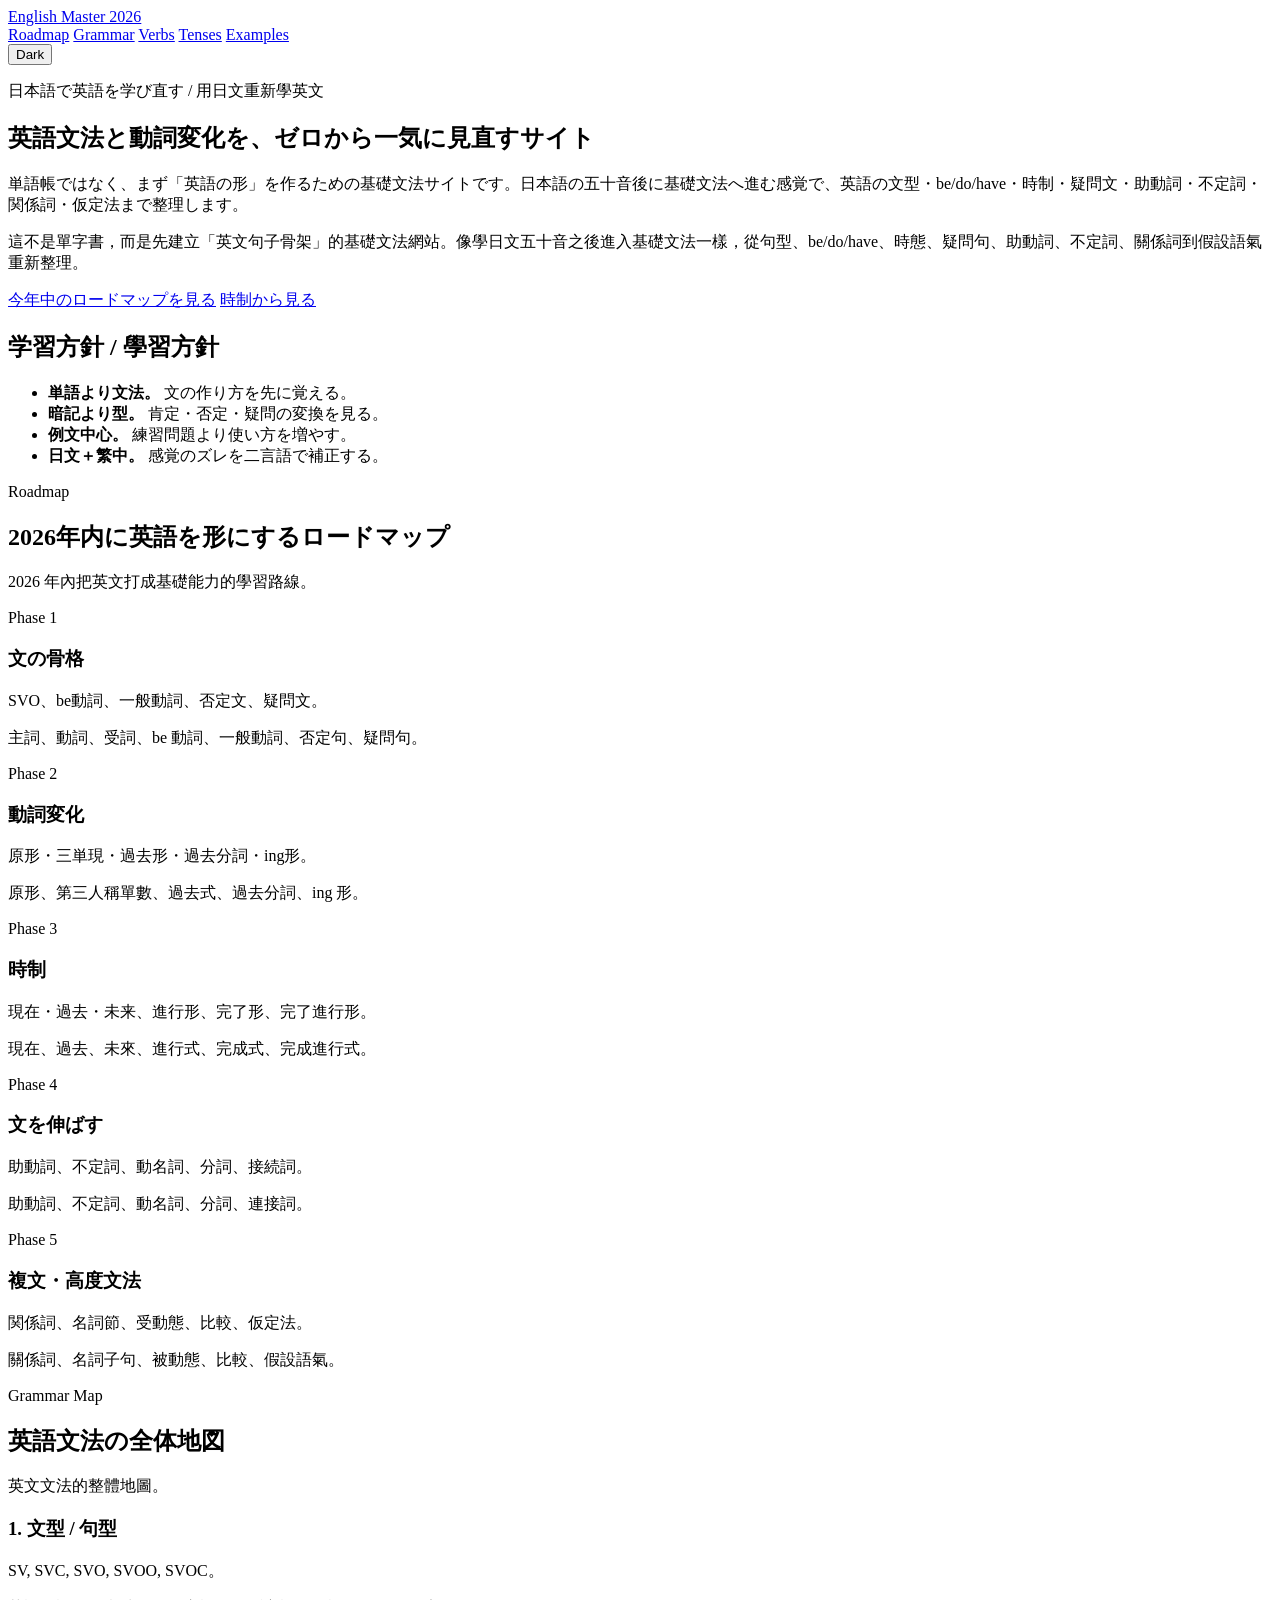
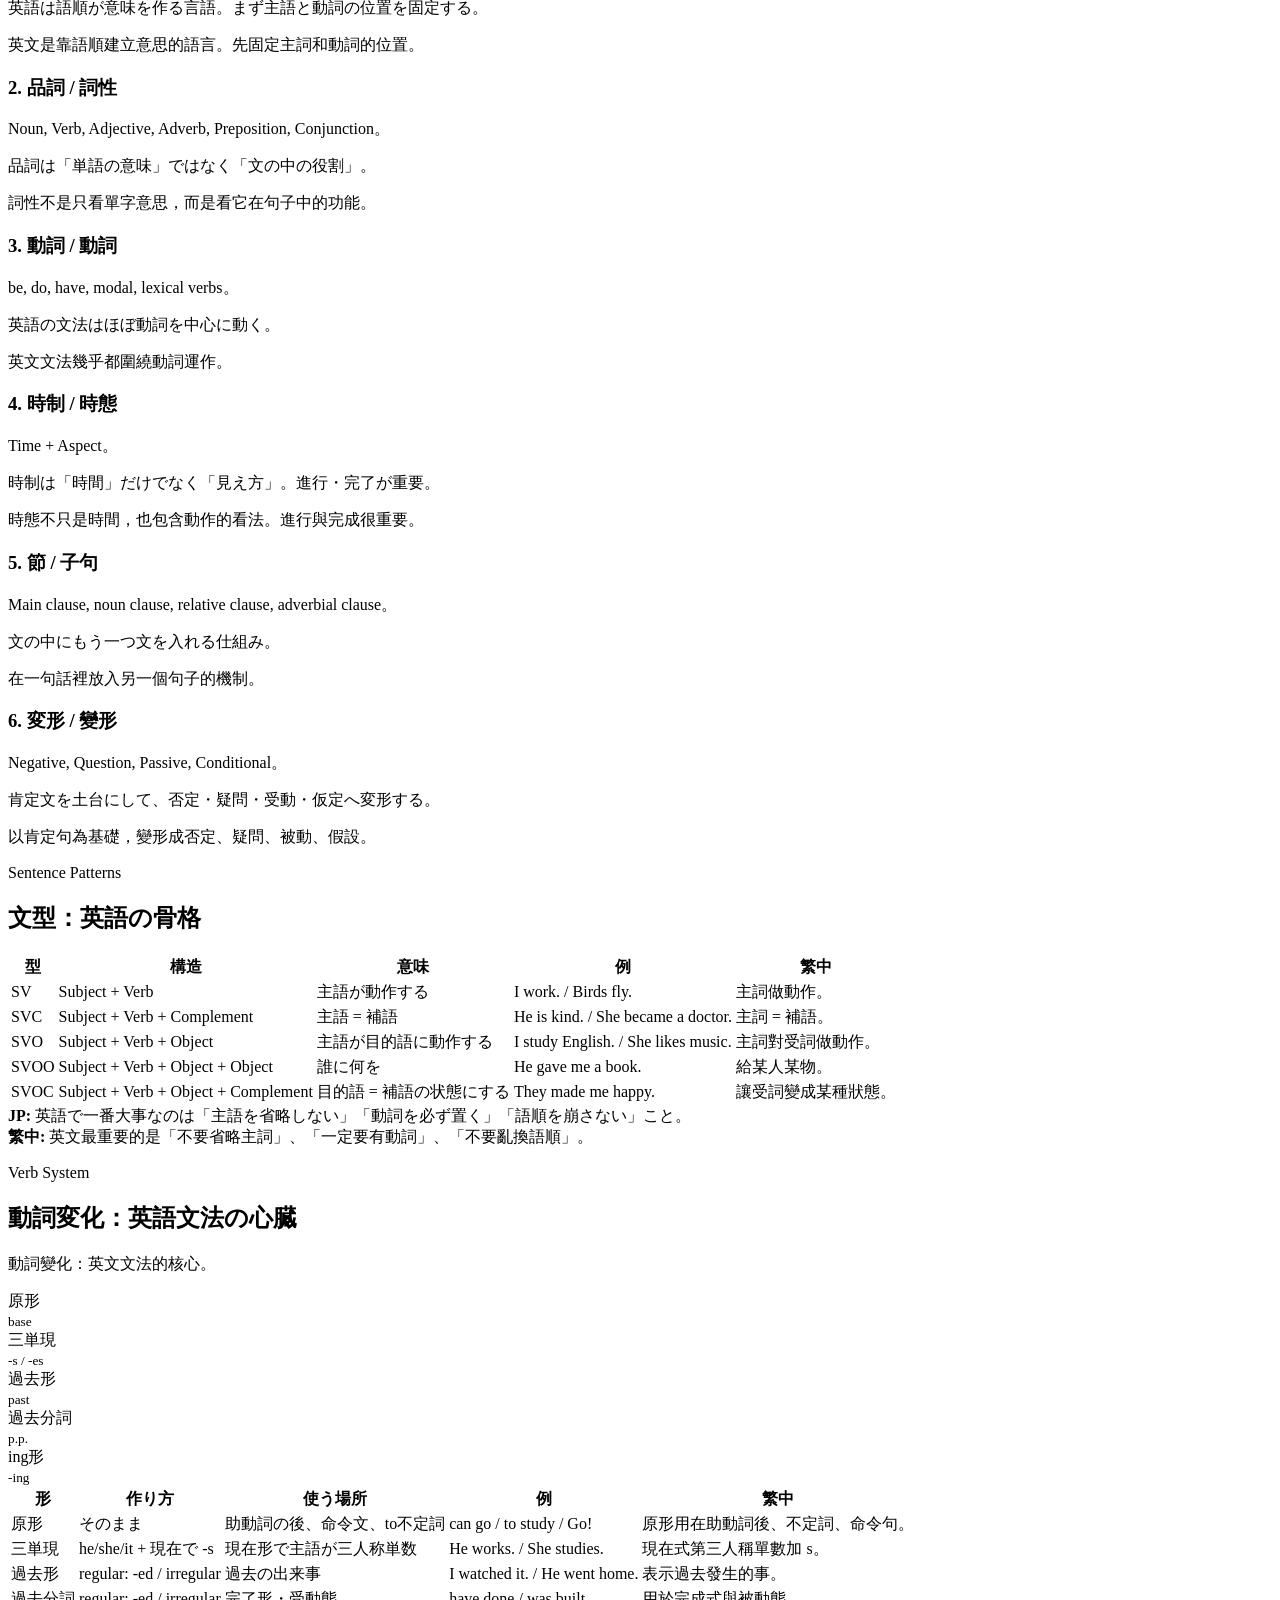
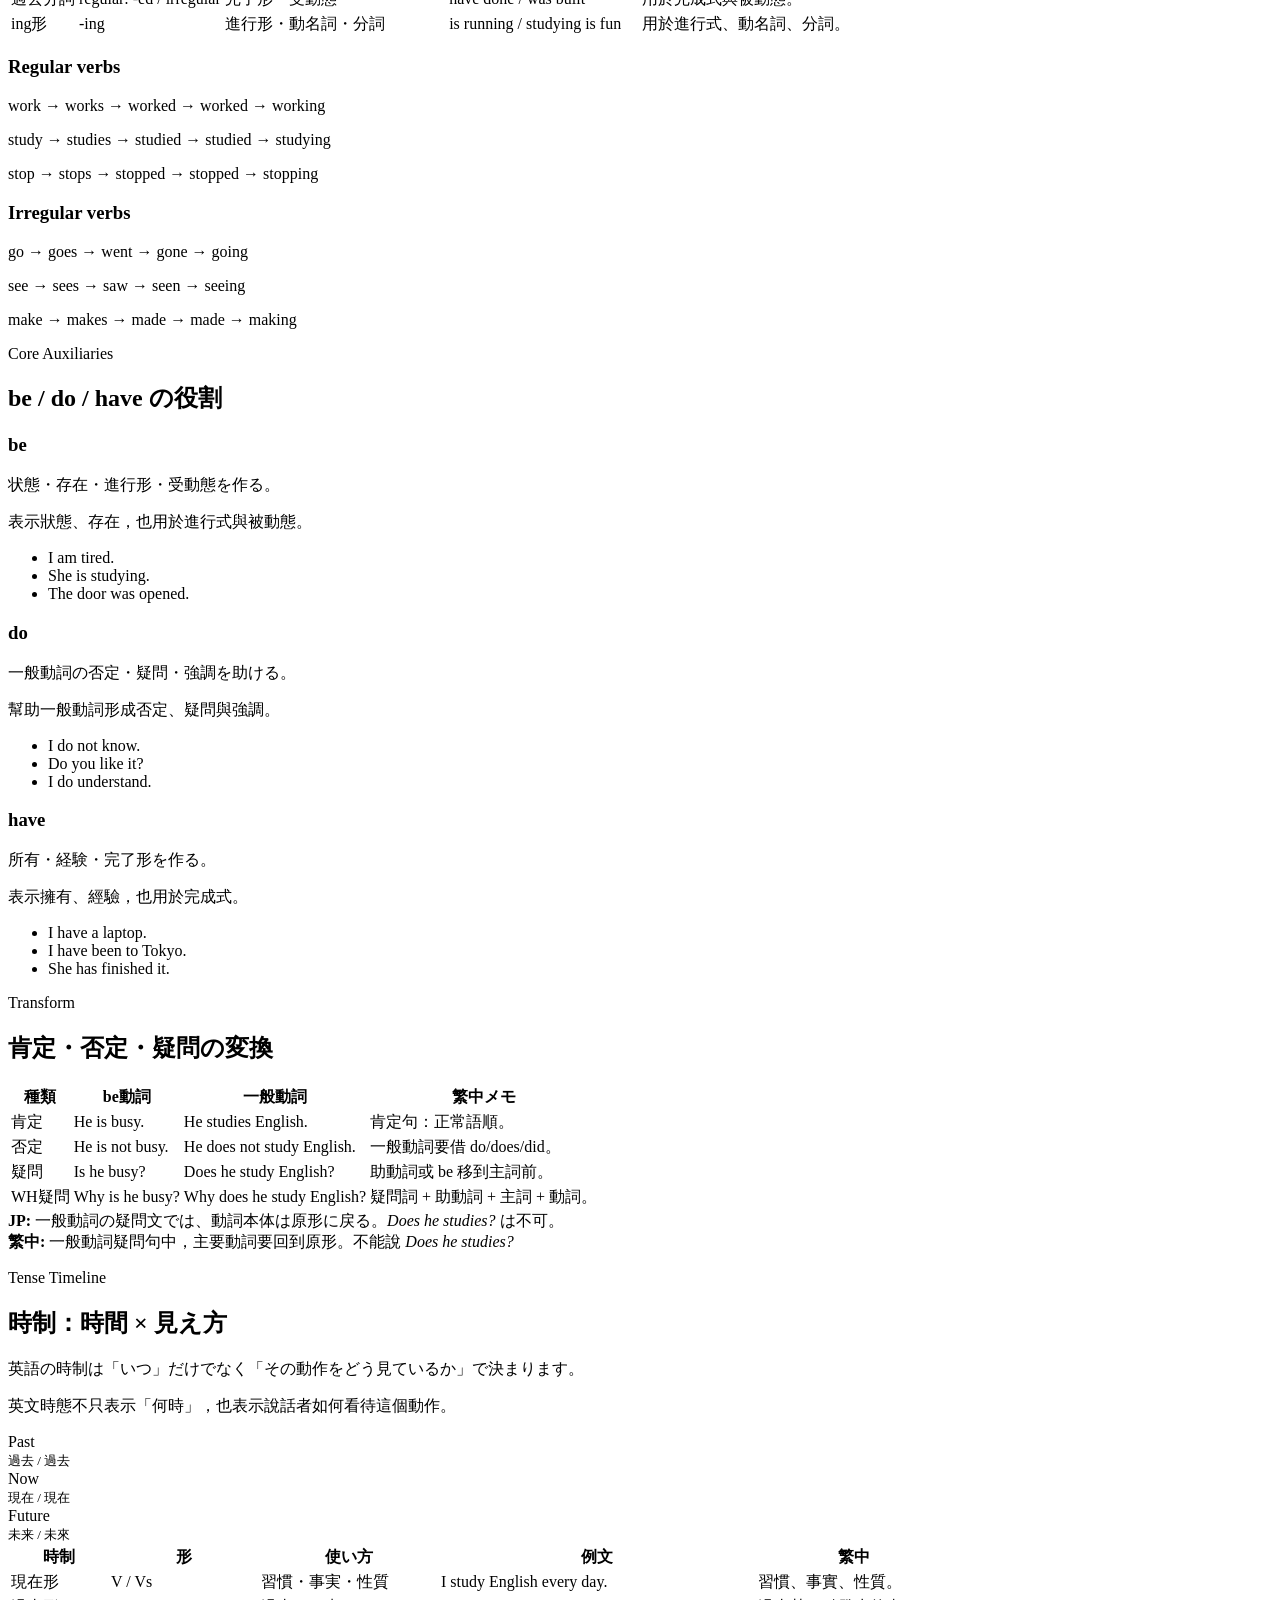
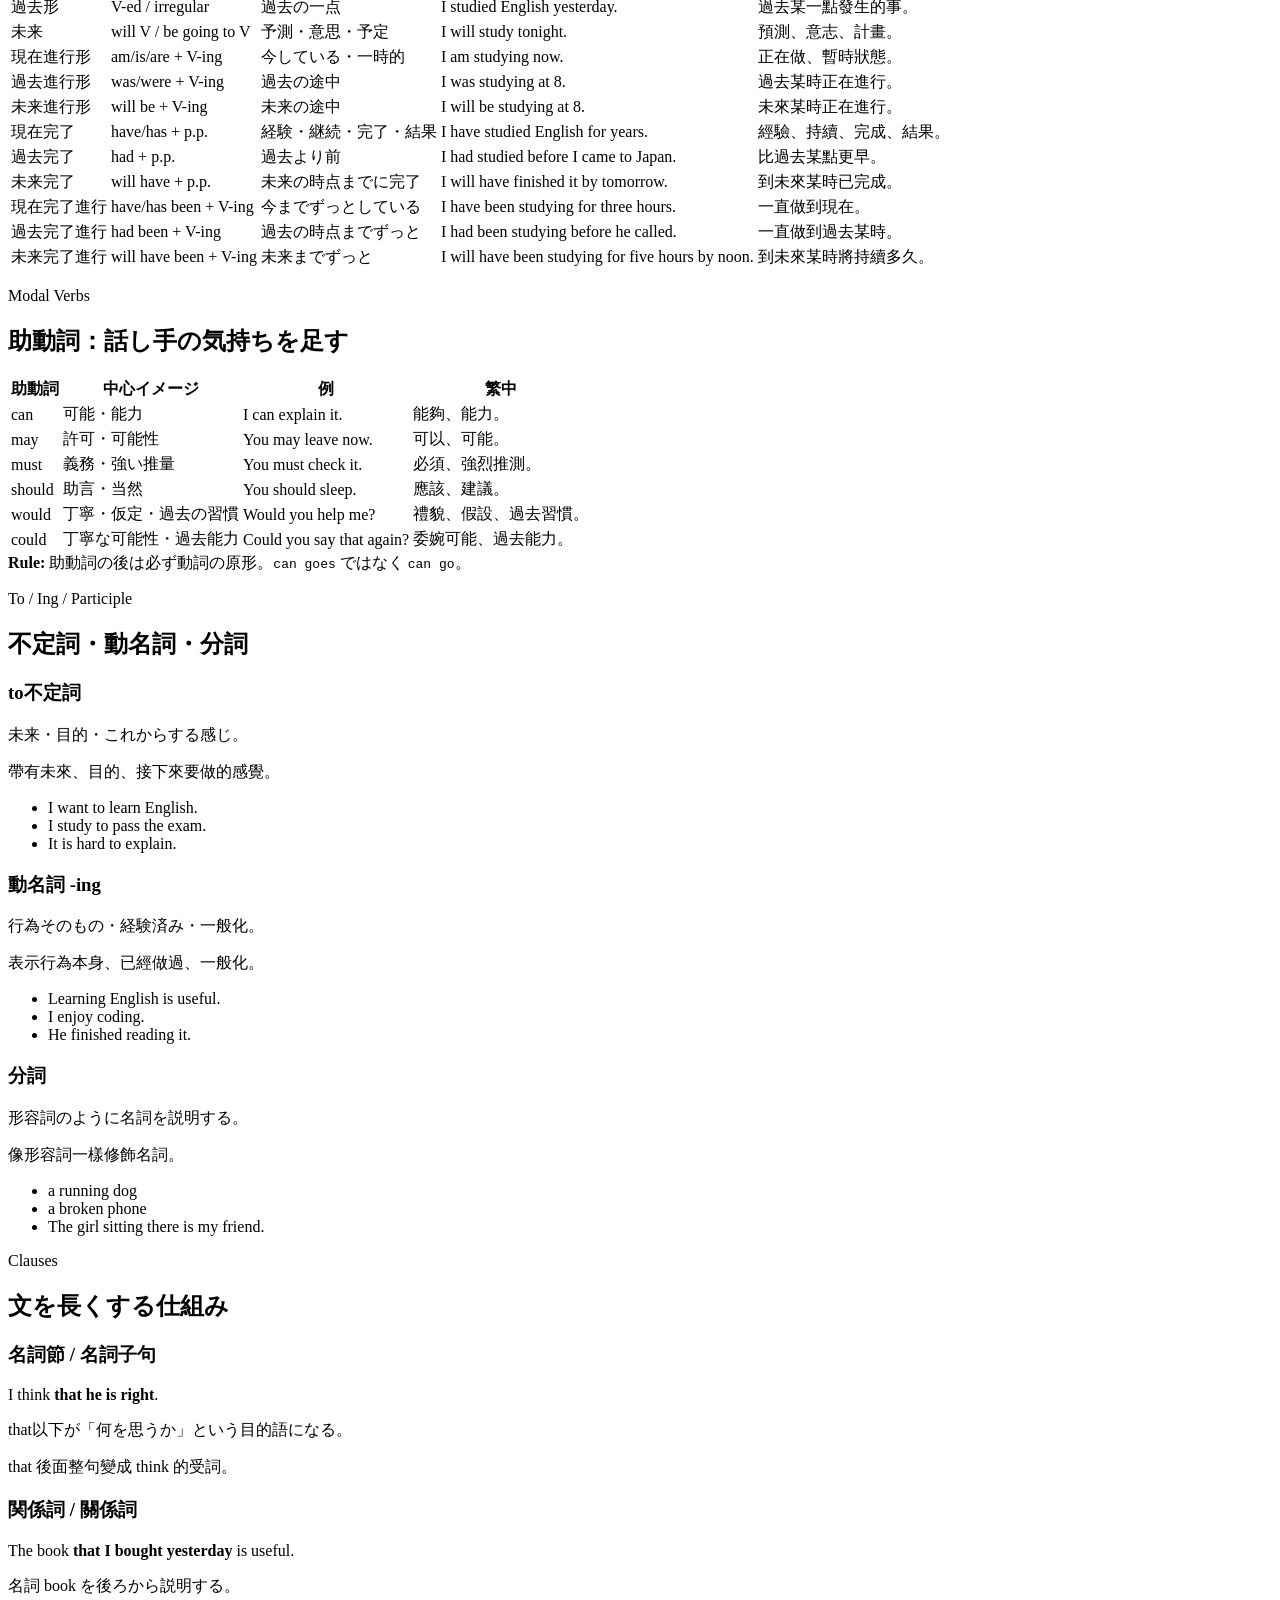
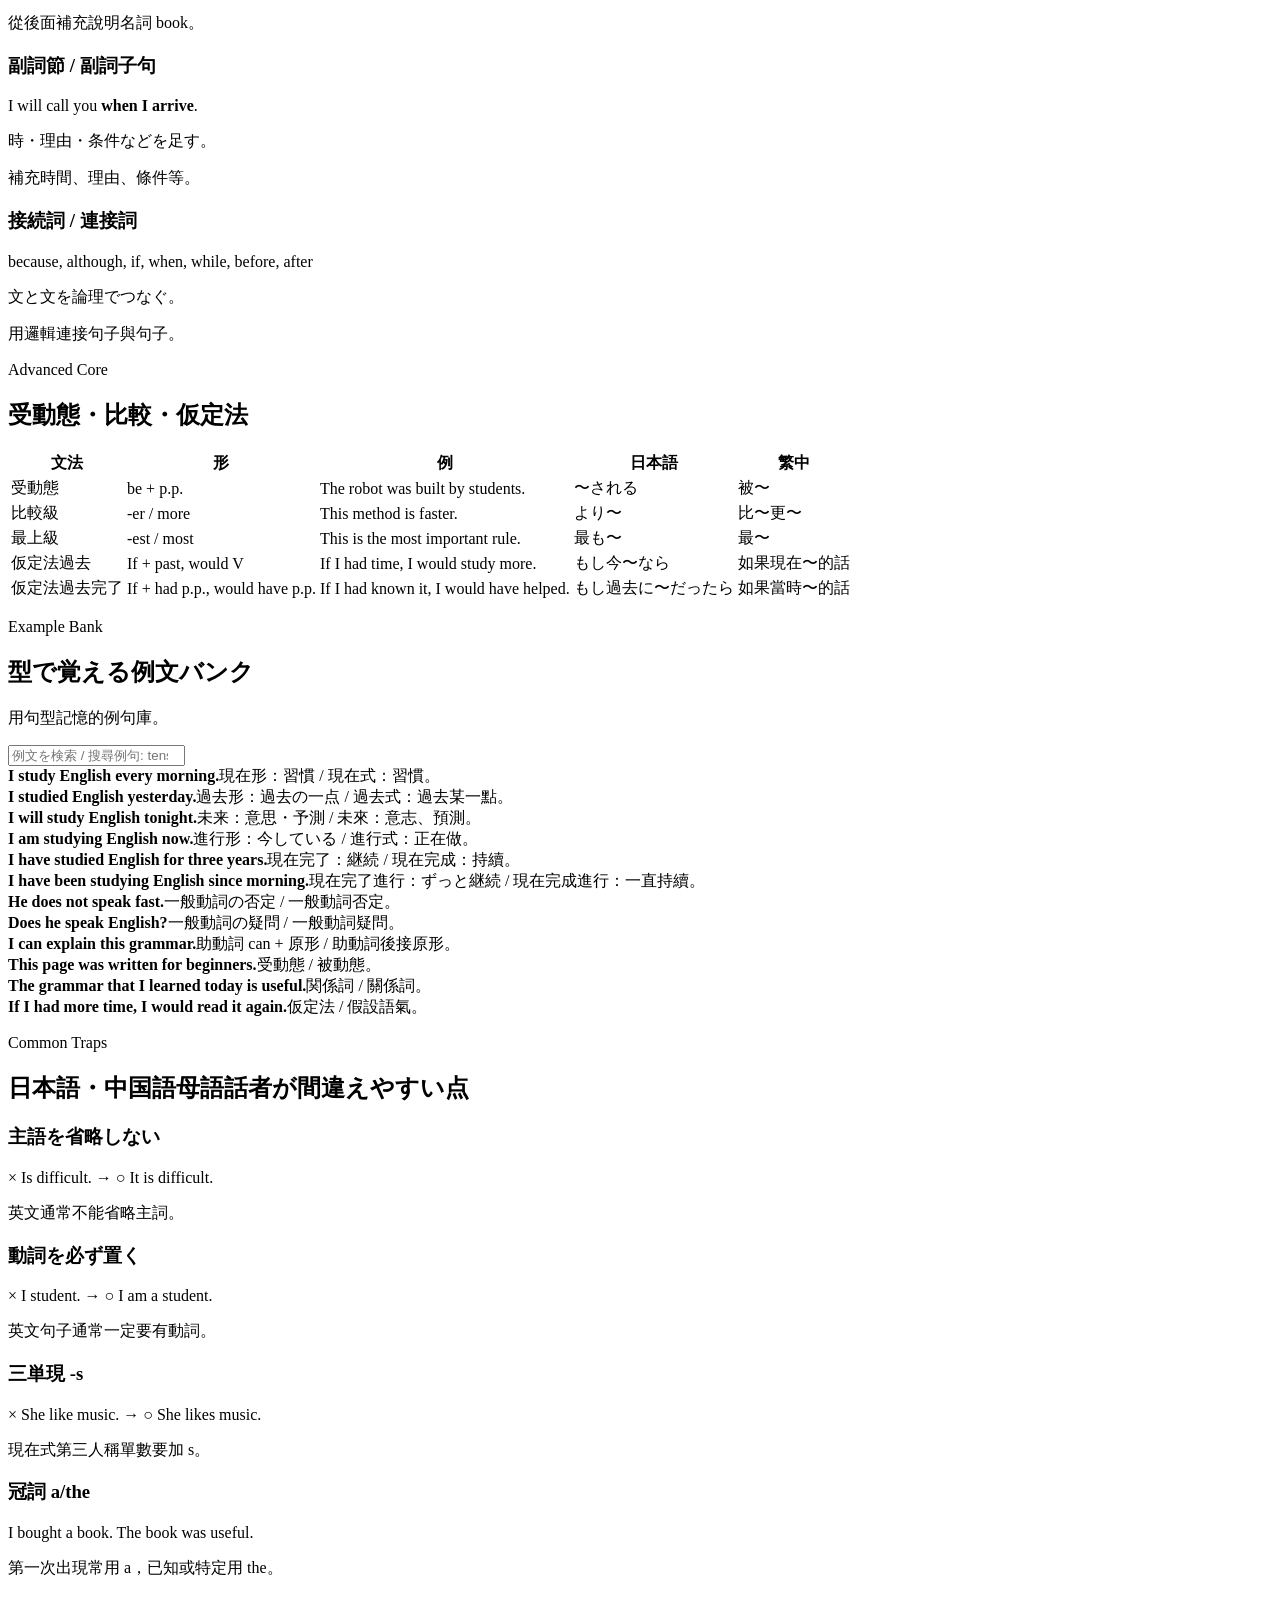
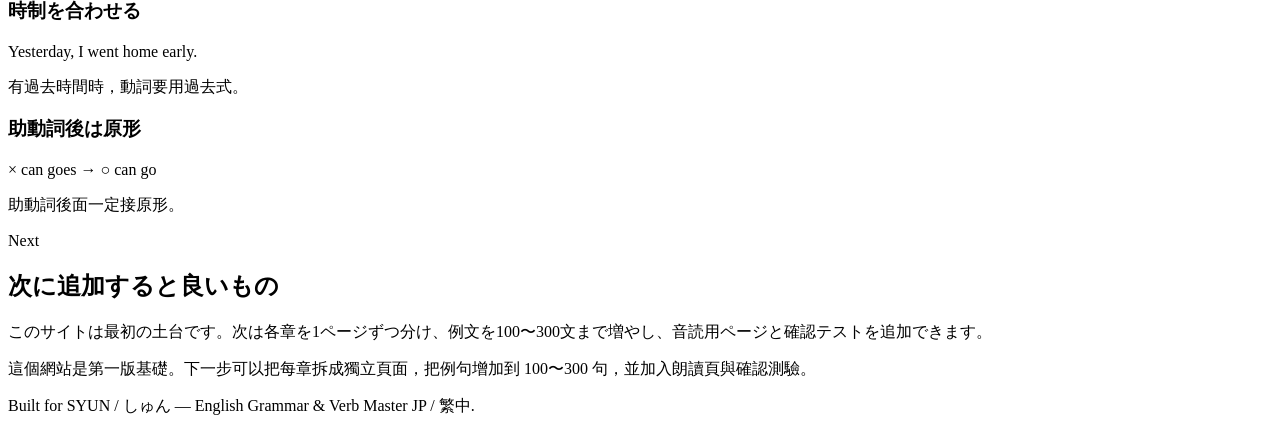
==== index.html @ c6497c3c "Create bilingual English learning site" ====
<!doctype html>
<html lang="ja">
<head>
  <meta charset="utf-8" />
  <meta name="viewport" content="width=device-width, initial-scale=1" />
  <title>English Grammar & Verb Master | JP / 繁中</title>
  <meta name="description" content="英語をゼロから学び直すための日本語・繁體中文バイリンガル文法サイト。動詞変化、時制、疑問文、助動詞、受動態、関係詞、仮定法まで。" />
  <link rel="stylesheet" href="styles.css" />
</head>
<body>
  <header class="hero">
    <nav class="topbar" aria-label="Main navigation">
      <a class="brand" href="#top">English Master 2026</a>
      <div class="navlinks">
        <a href="#roadmap">Roadmap</a>
        <a href="#grammar-map">Grammar</a>
        <a href="#verb-system">Verbs</a>
        <a href="#tenses">Tenses</a>
        <a href="#examples">Examples</a>
      </div>
      <button id="themeToggle" class="ghost" type="button">Dark</button>
    </nav>

    <section id="top" class="hero-inner">
      <div>
        <p class="eyebrow">日本語で英語を学び直す / 用日文重新學英文</p>
        <h1>英語文法と動詞変化を、ゼロから一気に見直すサイト</h1>
        <p class="lead jp">単語帳ではなく、まず「英語の形」を作るための基礎文法サイトです。日本語の五十音後に基礎文法へ進む感覚で、英語の文型・be/do/have・時制・疑問文・助動詞・不定詞・関係詞・仮定法まで整理します。</p>
        <p class="lead tc">這不是單字書，而是先建立「英文句子骨架」的基礎文法網站。像學日文五十音之後進入基礎文法一樣，從句型、be/do/have、時態、疑問句、助動詞、不定詞、關係詞到假設語氣重新整理。</p>
        <div class="cta-row">
          <a class="button" href="#roadmap">今年中のロードマップを見る</a>
          <a class="button secondary" href="#tenses">時制から見る</a>
        </div>
      </div>
      <aside class="hero-card">
        <h2>学習方針 / 學習方針</h2>
        <ul>
          <li><strong>単語より文法。</strong> 文の作り方を先に覚える。</li>
          <li><strong>暗記より型。</strong> 肯定・否定・疑問の変換を見る。</li>
          <li><strong>例文中心。</strong> 練習問題より使い方を増やす。</li>
          <li><strong>日文＋繁中。</strong> 感覚のズレを二言語で補正する。</li>
        </ul>
      </aside>
    </section>
  </header>

  <main>
    <section id="roadmap" class="section">
      <div class="section-title">
        <p class="eyebrow">Roadmap</p>
        <h2>2026年内に英語を形にするロードマップ</h2>
        <p class="tc">2026 年內把英文打成基礎能力的學習路線。</p>
      </div>
      <div class="timeline">
        <article>
          <span>Phase 1</span>
          <h3>文の骨格</h3>
          <p class="jp">SVO、be動詞、一般動詞、否定文、疑問文。</p>
          <p class="tc">主詞、動詞、受詞、be 動詞、一般動詞、否定句、疑問句。</p>
        </article>
        <article>
          <span>Phase 2</span>
          <h3>動詞変化</h3>
          <p class="jp">原形・三単現・過去形・過去分詞・ing形。</p>
          <p class="tc">原形、第三人稱單數、過去式、過去分詞、ing 形。</p>
        </article>
        <article>
          <span>Phase 3</span>
          <h3>時制</h3>
          <p class="jp">現在・過去・未来、進行形、完了形、完了進行形。</p>
          <p class="tc">現在、過去、未來、進行式、完成式、完成進行式。</p>
        </article>
        <article>
          <span>Phase 4</span>
          <h3>文を伸ばす</h3>
          <p class="jp">助動詞、不定詞、動名詞、分詞、接続詞。</p>
          <p class="tc">助動詞、不定詞、動名詞、分詞、連接詞。</p>
        </article>
        <article>
          <span>Phase 5</span>
          <h3>複文・高度文法</h3>
          <p class="jp">関係詞、名詞節、受動態、比較、仮定法。</p>
          <p class="tc">關係詞、名詞子句、被動態、比較、假設語氣。</p>
        </article>
      </div>
    </section>

    <section id="grammar-map" class="section alt">
      <div class="section-title">
        <p class="eyebrow">Grammar Map</p>
        <h2>英語文法の全体地図</h2>
        <p class="tc">英文文法的整體地圖。</p>
      </div>
      <div class="grid cards">
        <article class="card"><h3>1. 文型 / 句型</h3><p>SV, SVC, SVO, SVOO, SVOC。</p><p class="jp">英語は語順が意味を作る言語。まず主語と動詞の位置を固定する。</p><p class="tc">英文是靠語順建立意思的語言。先固定主詞和動詞的位置。</p></article>
        <article class="card"><h3>2. 品詞 / 詞性</h3><p>Noun, Verb, Adjective, Adverb, Preposition, Conjunction。</p><p class="jp">品詞は「単語の意味」ではなく「文の中の役割」。</p><p class="tc">詞性不是只看單字意思，而是看它在句子中的功能。</p></article>
        <article class="card"><h3>3. 動詞 / 動詞</h3><p>be, do, have, modal, lexical verbs。</p><p class="jp">英語の文法はほぼ動詞を中心に動く。</p><p class="tc">英文文法幾乎都圍繞動詞運作。</p></article>
        <article class="card"><h3>4. 時制 / 時態</h3><p>Time + Aspect。</p><p class="jp">時制は「時間」だけでなく「見え方」。進行・完了が重要。</p><p class="tc">時態不只是時間，也包含動作的看法。進行與完成很重要。</p></article>
        <article class="card"><h3>5. 節 / 子句</h3><p>Main clause, noun clause, relative clause, adverbial clause。</p><p class="jp">文の中にもう一つ文を入れる仕組み。</p><p class="tc">在一句話裡放入另一個句子的機制。</p></article>
        <article class="card"><h3>6. 変形 / 變形</h3><p>Negative, Question, Passive, Conditional。</p><p class="jp">肯定文を土台にして、否定・疑問・受動・仮定へ変形する。</p><p class="tc">以肯定句為基礎，變形成否定、疑問、被動、假設。</p></article>
      </div>
    </section>

    <section id="sentence-patterns" class="section">
      <div class="section-title">
        <p class="eyebrow">Sentence Patterns</p>
        <h2>文型：英語の骨格</h2>
      </div>
      <div class="table-wrap">
        <table>
          <thead><tr><th>型</th><th>構造</th><th>意味</th><th>例</th><th>繁中</th></tr></thead>
          <tbody>
            <tr><td>SV</td><td>Subject + Verb</td><td>主語が動作する</td><td>I work. / Birds fly.</td><td>主詞做動作。</td></tr>
            <tr><td>SVC</td><td>Subject + Verb + Complement</td><td>主語 = 補語</td><td>He is kind. / She became a doctor.</td><td>主詞 = 補語。</td></tr>
            <tr><td>SVO</td><td>Subject + Verb + Object</td><td>主語が目的語に動作する</td><td>I study English. / She likes music.</td><td>主詞對受詞做動作。</td></tr>
            <tr><td>SVOO</td><td>Subject + Verb + Object + Object</td><td>誰に何を</td><td>He gave me a book.</td><td>給某人某物。</td></tr>
            <tr><td>SVOC</td><td>Subject + Verb + Object + Complement</td><td>目的語 = 補語の状態にする</td><td>They made me happy.</td><td>讓受詞變成某種狀態。</td></tr>
          </tbody>
        </table>
      </div>
      <div class="note"><strong>JP:</strong> 英語で一番大事なのは「主語を省略しない」「動詞を必ず置く」「語順を崩さない」こと。<br><strong>繁中:</strong> 英文最重要的是「不要省略主詞」、「一定要有動詞」、「不要亂換語順」。</div>
    </section>

    <section id="verb-system" class="section alt">
      <div class="section-title">
        <p class="eyebrow">Verb System</p>
        <h2>動詞変化：英語文法の心臓</h2>
        <p class="tc">動詞變化：英文文法的核心。</p>
      </div>
      <div class="verb-flow" aria-label="verb transformation flow">
        <div>原形<br><small>base</small></div>
        <div>三単現<br><small>-s / -es</small></div>
        <div>過去形<br><small>past</small></div>
        <div>過去分詞<br><small>p.p.</small></div>
        <div>ing形<br><small>-ing</small></div>
      </div>
      <div class="table-wrap">
        <table>
          <thead><tr><th>形</th><th>作り方</th><th>使う場所</th><th>例</th><th>繁中</th></tr></thead>
          <tbody>
            <tr><td>原形</td><td>そのまま</td><td>助動詞の後、命令文、to不定詞</td><td>can go / to study / Go!</td><td>原形用在助動詞後、不定詞、命令句。</td></tr>
            <tr><td>三単現</td><td>he/she/it + 現在で -s</td><td>現在形で主語が三人称単数</td><td>He works. / She studies.</td><td>現在式第三人稱單數加 s。</td></tr>
            <tr><td>過去形</td><td>regular: -ed / irregular</td><td>過去の出来事</td><td>I watched it. / He went home.</td><td>表示過去發生的事。</td></tr>
            <tr><td>過去分詞</td><td>regular: -ed / irregular</td><td>完了形・受動態</td><td>have done / was built</td><td>用於完成式與被動態。</td></tr>
            <tr><td>ing形</td><td>-ing</td><td>進行形・動名詞・分詞</td><td>is running / studying is fun</td><td>用於進行式、動名詞、分詞。</td></tr>
          </tbody>
        </table>
      </div>
      <div class="grid two">
        <article class="card"><h3>Regular verbs</h3><p>work → works → worked → worked → working</p><p>study → studies → studied → studied → studying</p><p>stop → stops → stopped → stopped → stopping</p></article>
        <article class="card"><h3>Irregular verbs</h3><p>go → goes → went → gone → going</p><p>see → sees → saw → seen → seeing</p><p>make → makes → made → made → making</p></article>
      </div>
    </section>

    <section id="be-do-have" class="section">
      <div class="section-title">
        <p class="eyebrow">Core Auxiliaries</p>
        <h2>be / do / have の役割</h2>
      </div>
      <div class="grid three">
        <article class="card emphasis"><h3>be</h3><p class="jp">状態・存在・進行形・受動態を作る。</p><p class="tc">表示狀態、存在，也用於進行式與被動態。</p><ul><li>I am tired.</li><li>She is studying.</li><li>The door was opened.</li></ul></article>
        <article class="card emphasis"><h3>do</h3><p class="jp">一般動詞の否定・疑問・強調を助ける。</p><p class="tc">幫助一般動詞形成否定、疑問與強調。</p><ul><li>I do not know.</li><li>Do you like it?</li><li>I do understand.</li></ul></article>
        <article class="card emphasis"><h3>have</h3><p class="jp">所有・経験・完了形を作る。</p><p class="tc">表示擁有、經驗，也用於完成式。</p><ul><li>I have a laptop.</li><li>I have been to Tokyo.</li><li>She has finished it.</li></ul></article>
      </div>
    </section>

    <section id="sentence-transform" class="section alt">
      <div class="section-title">
        <p class="eyebrow">Transform</p>
        <h2>肯定・否定・疑問の変換</h2>
      </div>
      <div class="table-wrap">
        <table>
          <thead><tr><th>種類</th><th>be動詞</th><th>一般動詞</th><th>繁中メモ</th></tr></thead>
          <tbody>
            <tr><td>肯定</td><td>He is busy.</td><td>He studies English.</td><td>肯定句：正常語順。</td></tr>
            <tr><td>否定</td><td>He is not busy.</td><td>He does not study English.</td><td>一般動詞要借 do/does/did。</td></tr>
            <tr><td>疑問</td><td>Is he busy?</td><td>Does he study English?</td><td>助動詞或 be 移到主詞前。</td></tr>
            <tr><td>WH疑問</td><td>Why is he busy?</td><td>Why does he study English?</td><td>疑問詞 + 助動詞 + 主詞 + 動詞。</td></tr>
          </tbody>
        </table>
      </div>
      <div class="note"><strong>JP:</strong> 一般動詞の疑問文では、動詞本体は原形に戻る。<em>Does he studies?</em> は不可。<br><strong>繁中:</strong> 一般動詞疑問句中，主要動詞要回到原形。不能說 <em>Does he studies?</em></div>
    </section>

    <section id="tenses" class="section">
      <div class="section-title">
        <p class="eyebrow">Tense Timeline</p>
        <h2>時制：時間 × 見え方</h2>
        <p class="jp">英語の時制は「いつ」だけでなく「その動作をどう見ているか」で決まります。</p>
        <p class="tc">英文時態不只表示「何時」，也表示說話者如何看待這個動作。</p>
      </div>
      <div class="tense-axis">
        <div class="past">Past<br><small>過去 / 過去</small></div>
        <div class="now">Now<br><small>現在 / 現在</small></div>
        <div class="future">Future<br><small>未来 / 未來</small></div>
      </div>
      <div class="table-wrap wide">
        <table>
          <thead><tr><th>時制</th><th>形</th><th>使い方</th><th>例文</th><th>繁中</th></tr></thead>
          <tbody>
            <tr><td>現在形</td><td>V / Vs</td><td>習慣・事実・性質</td><td>I study English every day.</td><td>習慣、事實、性質。</td></tr>
            <tr><td>過去形</td><td>V-ed / irregular</td><td>過去の一点</td><td>I studied English yesterday.</td><td>過去某一點發生的事。</td></tr>
            <tr><td>未来</td><td>will V / be going to V</td><td>予測・意思・予定</td><td>I will study tonight.</td><td>預測、意志、計畫。</td></tr>
            <tr><td>現在進行形</td><td>am/is/are + V-ing</td><td>今している・一時的</td><td>I am studying now.</td><td>正在做、暫時狀態。</td></tr>
            <tr><td>過去進行形</td><td>was/were + V-ing</td><td>過去の途中</td><td>I was studying at 8.</td><td>過去某時正在進行。</td></tr>
            <tr><td>未来進行形</td><td>will be + V-ing</td><td>未来の途中</td><td>I will be studying at 8.</td><td>未來某時正在進行。</td></tr>
            <tr><td>現在完了</td><td>have/has + p.p.</td><td>経験・継続・完了・結果</td><td>I have studied English for years.</td><td>經驗、持續、完成、結果。</td></tr>
            <tr><td>過去完了</td><td>had + p.p.</td><td>過去より前</td><td>I had studied before I came to Japan.</td><td>比過去某點更早。</td></tr>
            <tr><td>未来完了</td><td>will have + p.p.</td><td>未来の時点までに完了</td><td>I will have finished it by tomorrow.</td><td>到未來某時已完成。</td></tr>
            <tr><td>現在完了進行</td><td>have/has been + V-ing</td><td>今までずっとしている</td><td>I have been studying for three hours.</td><td>一直做到現在。</td></tr>
            <tr><td>過去完了進行</td><td>had been + V-ing</td><td>過去の時点までずっと</td><td>I had been studying before he called.</td><td>一直做到過去某時。</td></tr>
            <tr><td>未来完了進行</td><td>will have been + V-ing</td><td>未来までずっと</td><td>I will have been studying for five hours by noon.</td><td>到未來某時將持續多久。</td></tr>
          </tbody>
        </table>
      </div>
    </section>

    <section id="modals" class="section alt">
      <div class="section-title"><p class="eyebrow">Modal Verbs</p><h2>助動詞：話し手の気持ちを足す</h2></div>
      <div class="table-wrap">
        <table>
          <thead><tr><th>助動詞</th><th>中心イメージ</th><th>例</th><th>繁中</th></tr></thead>
          <tbody>
            <tr><td>can</td><td>可能・能力</td><td>I can explain it.</td><td>能夠、能力。</td></tr>
            <tr><td>may</td><td>許可・可能性</td><td>You may leave now.</td><td>可以、可能。</td></tr>
            <tr><td>must</td><td>義務・強い推量</td><td>You must check it.</td><td>必須、強烈推測。</td></tr>
            <tr><td>should</td><td>助言・当然</td><td>You should sleep.</td><td>應該、建議。</td></tr>
            <tr><td>would</td><td>丁寧・仮定・過去の習慣</td><td>Would you help me?</td><td>禮貌、假設、過去習慣。</td></tr>
            <tr><td>could</td><td>丁寧な可能性・過去能力</td><td>Could you say that again?</td><td>委婉可能、過去能力。</td></tr>
          </tbody>
        </table>
      </div>
      <div class="note"><strong>Rule:</strong> 助動詞の後は必ず動詞の原形。<code>can goes</code> ではなく <code>can go</code>。</div>
    </section>

    <section id="nonfinite" class="section">
      <div class="section-title"><p class="eyebrow">To / Ing / Participle</p><h2>不定詞・動名詞・分詞</h2></div>
      <div class="grid three">
        <article class="card"><h3>to不定詞</h3><p class="jp">未来・目的・これからする感じ。</p><p class="tc">帶有未來、目的、接下來要做的感覺。</p><ul><li>I want to learn English.</li><li>I study to pass the exam.</li><li>It is hard to explain.</li></ul></article>
        <article class="card"><h3>動名詞 -ing</h3><p class="jp">行為そのもの・経験済み・一般化。</p><p class="tc">表示行為本身、已經做過、一般化。</p><ul><li>Learning English is useful.</li><li>I enjoy coding.</li><li>He finished reading it.</li></ul></article>
        <article class="card"><h3>分詞</h3><p class="jp">形容詞のように名詞を説明する。</p><p class="tc">像形容詞一樣修飾名詞。</p><ul><li>a running dog</li><li>a broken phone</li><li>The girl sitting there is my friend.</li></ul></article>
      </div>
    </section>

    <section id="clauses" class="section alt">
      <div class="section-title"><p class="eyebrow">Clauses</p><h2>文を長くする仕組み</h2></div>
      <div class="grid two">
        <article class="card"><h3>名詞節 / 名詞子句</h3><p>I think <strong>that he is right</strong>.</p><p class="jp">that以下が「何を思うか」という目的語になる。</p><p class="tc">that 後面整句變成 think 的受詞。</p></article>
        <article class="card"><h3>関係詞 / 關係詞</h3><p>The book <strong>that I bought yesterday</strong> is useful.</p><p class="jp">名詞 book を後ろから説明する。</p><p class="tc">從後面補充說明名詞 book。</p></article>
        <article class="card"><h3>副詞節 / 副詞子句</h3><p>I will call you <strong>when I arrive</strong>.</p><p class="jp">時・理由・条件などを足す。</p><p class="tc">補充時間、理由、條件等。</p></article>
        <article class="card"><h3>接続詞 / 連接詞</h3><p>because, although, if, when, while, before, after</p><p class="jp">文と文を論理でつなぐ。</p><p class="tc">用邏輯連接句子與句子。</p></article>
      </div>
    </section>

    <section id="advanced-core" class="section">
      <div class="section-title"><p class="eyebrow">Advanced Core</p><h2>受動態・比較・仮定法</h2></div>
      <div class="table-wrap">
        <table>
          <thead><tr><th>文法</th><th>形</th><th>例</th><th>日本語</th><th>繁中</th></tr></thead>
          <tbody>
            <tr><td>受動態</td><td>be + p.p.</td><td>The robot was built by students.</td><td>〜される</td><td>被〜</td></tr>
            <tr><td>比較級</td><td>-er / more</td><td>This method is faster.</td><td>より〜</td><td>比〜更〜</td></tr>
            <tr><td>最上級</td><td>-est / most</td><td>This is the most important rule.</td><td>最も〜</td><td>最〜</td></tr>
            <tr><td>仮定法過去</td><td>If + past, would V</td><td>If I had time, I would study more.</td><td>もし今〜なら</td><td>如果現在〜的話</td></tr>
            <tr><td>仮定法過去完了</td><td>If + had p.p., would have p.p.</td><td>If I had known it, I would have helped.</td><td>もし過去に〜だったら</td><td>如果當時〜的話</td></tr>
          </tbody>
        </table>
      </div>
    </section>

    <section id="examples" class="section alt">
      <div class="section-title"><p class="eyebrow">Example Bank</p><h2>型で覚える例文バンク</h2><p class="tc">用句型記憶的例句庫。</p></div>
      <div class="search-box">
        <input id="exampleSearch" type="search" placeholder="例文を検索 / 搜尋例句: tense, passive, modal..." />
      </div>
      <div id="exampleList" class="example-list">
        <article data-keywords="present tense habit"><strong>I study English every morning.</strong><span>現在形：習慣 / 現在式：習慣。</span></article>
        <article data-keywords="past tense"><strong>I studied English yesterday.</strong><span>過去形：過去の一点 / 過去式：過去某一點。</span></article>
        <article data-keywords="future will"><strong>I will study English tonight.</strong><span>未来：意思・予測 / 未來：意志、預測。</span></article>
        <article data-keywords="progressive"><strong>I am studying English now.</strong><span>進行形：今している / 進行式：正在做。</span></article>
        <article data-keywords="perfect"><strong>I have studied English for three years.</strong><span>現在完了：継続 / 現在完成：持續。</span></article>
        <article data-keywords="perfect progressive"><strong>I have been studying English since morning.</strong><span>現在完了進行：ずっと継続 / 現在完成進行：一直持續。</span></article>
        <article data-keywords="negative do"><strong>He does not speak fast.</strong><span>一般動詞の否定 / 一般動詞否定。</span></article>
        <article data-keywords="question do"><strong>Does he speak English?</strong><span>一般動詞の疑問 / 一般動詞疑問。</span></article>
        <article data-keywords="modal can"><strong>I can explain this grammar.</strong><span>助動詞 can + 原形 / 助動詞後接原形。</span></article>
        <article data-keywords="passive"><strong>This page was written for beginners.</strong><span>受動態 / 被動態。</span></article>
        <article data-keywords="relative clause"><strong>The grammar that I learned today is useful.</strong><span>関係詞 / 關係詞。</span></article>
        <article data-keywords="conditional"><strong>If I had more time, I would read it again.</strong><span>仮定法 / 假設語氣。</span></article>
      </div>
    </section>

    <section id="common-traps" class="section">
      <div class="section-title"><p class="eyebrow">Common Traps</p><h2>日本語・中国語母語話者が間違えやすい点</h2></div>
      <div class="grid cards">
        <article class="card"><h3>主語を省略しない</h3><p>× Is difficult. → ○ It is difficult.</p><p class="tc">英文通常不能省略主詞。</p></article>
        <article class="card"><h3>動詞を必ず置く</h3><p>× I student. → ○ I am a student.</p><p class="tc">英文句子通常一定要有動詞。</p></article>
        <article class="card"><h3>三単現 -s</h3><p>× She like music. → ○ She likes music.</p><p class="tc">現在式第三人稱單數要加 s。</p></article>
        <article class="card"><h3>冠詞 a/the</h3><p>I bought a book. The book was useful.</p><p class="tc">第一次出現常用 a，已知或特定用 the。</p></article>
        <article class="card"><h3>時制を合わせる</h3><p>Yesterday, I went home early.</p><p class="tc">有過去時間時，動詞要用過去式。</p></article>
        <article class="card"><h3>助動詞後は原形</h3><p>× can goes → ○ can go</p><p class="tc">助動詞後面一定接原形。</p></article>
      </div>
    </section>

    <section id="download" class="section alt final-section">
      <div class="section-title">
        <p class="eyebrow">Next</p>
        <h2>次に追加すると良いもの</h2>
        <p class="jp">このサイトは最初の土台です。次は各章を1ページずつ分け、例文を100〜300文まで増やし、音読用ページと確認テストを追加できます。</p>
        <p class="tc">這個網站是第一版基礎。下一步可以把每章拆成獨立頁面，把例句增加到 100〜300 句，並加入朗讀頁與確認測驗。</p>
      </div>
    </section>
  </main>

  <footer class="footer">
    <p>Built for SYUN / しゅん — English Grammar & Verb Master JP / 繁中.</p>
  </footer>

  <script src="script.js"></script>
</body>
</html>
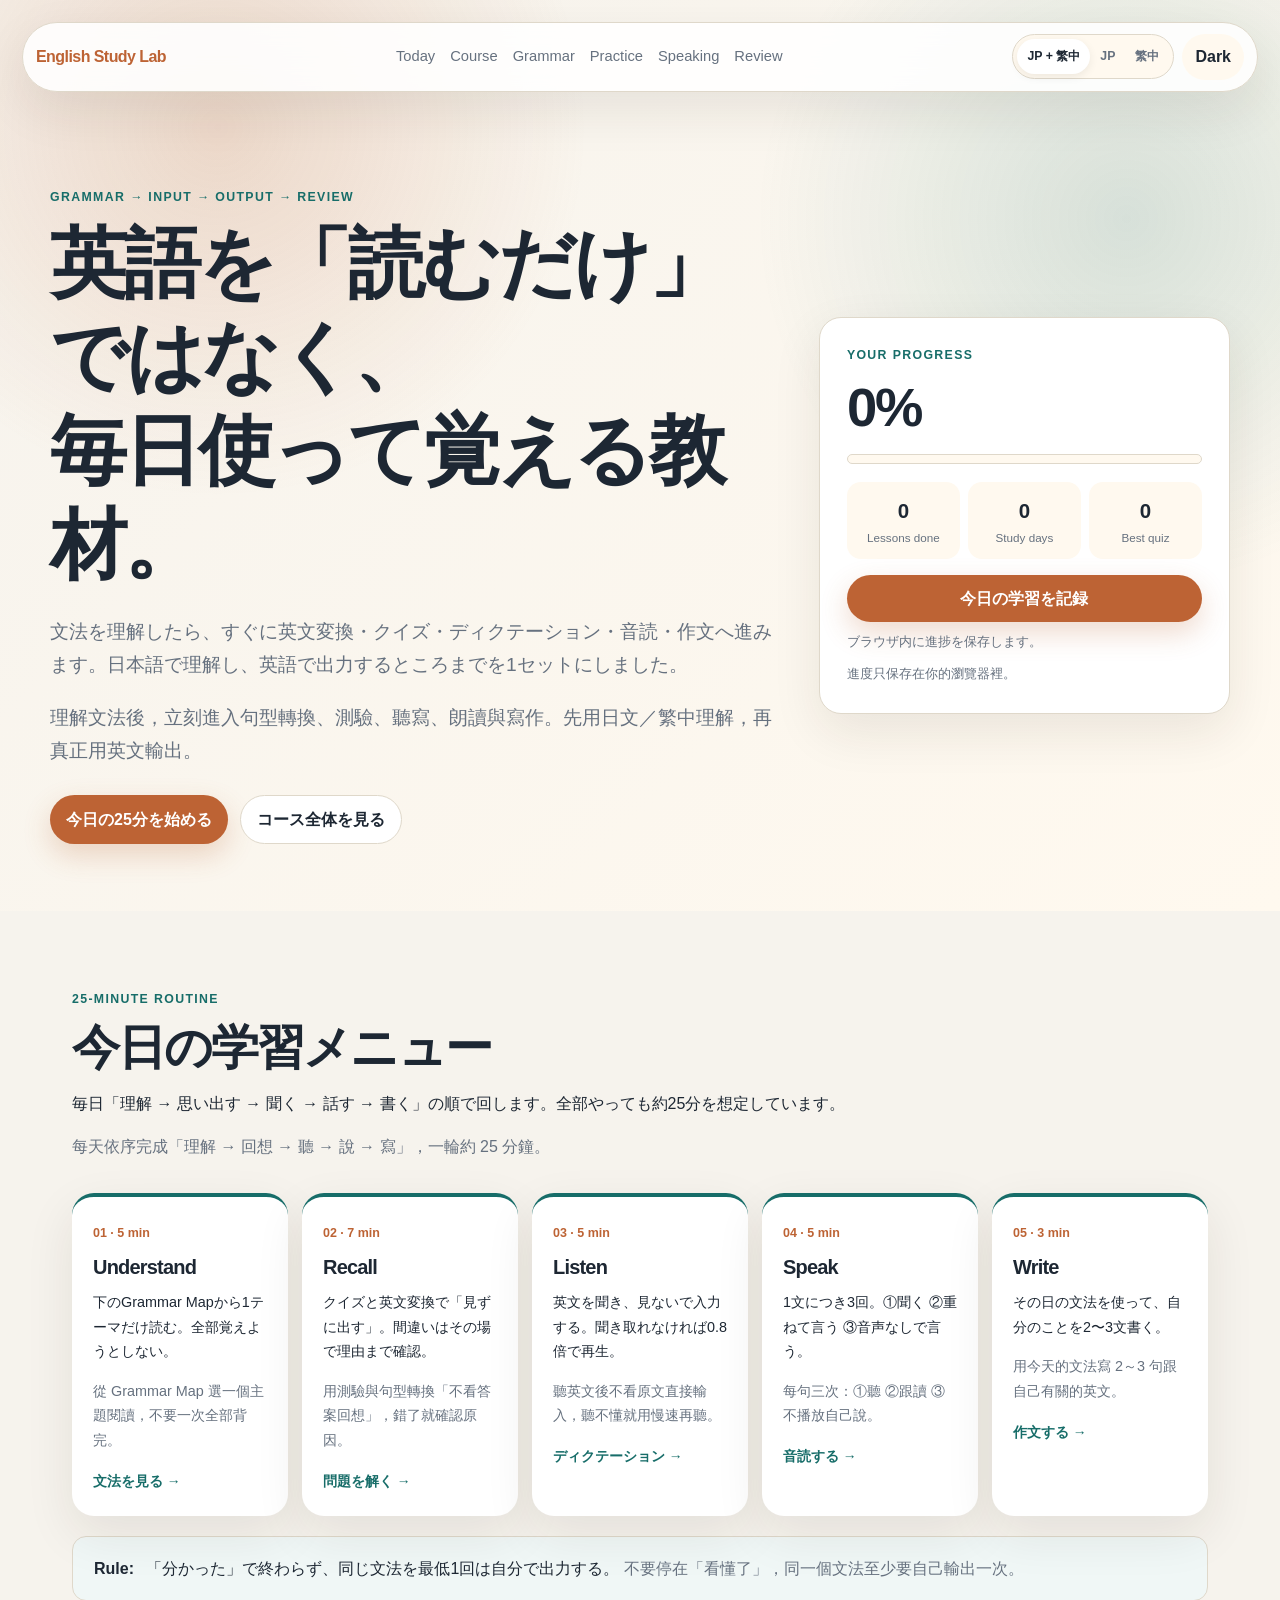
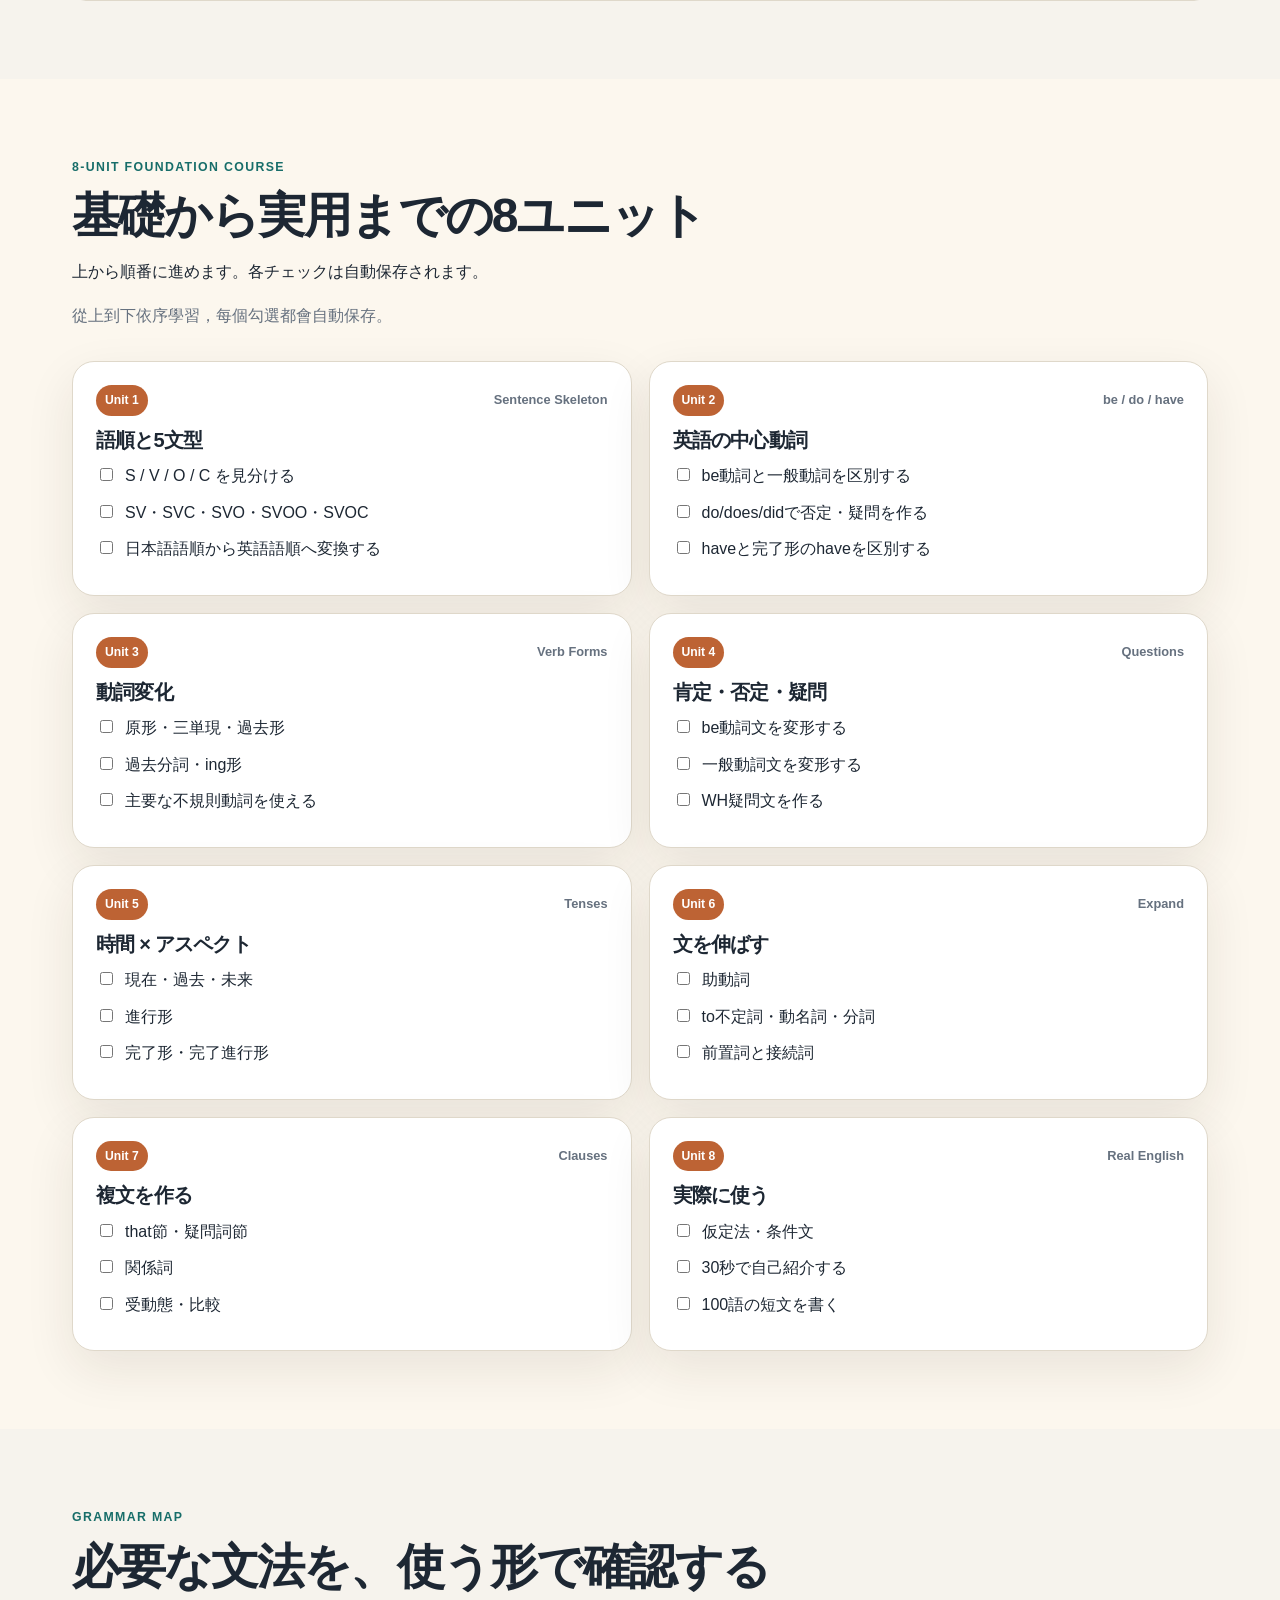
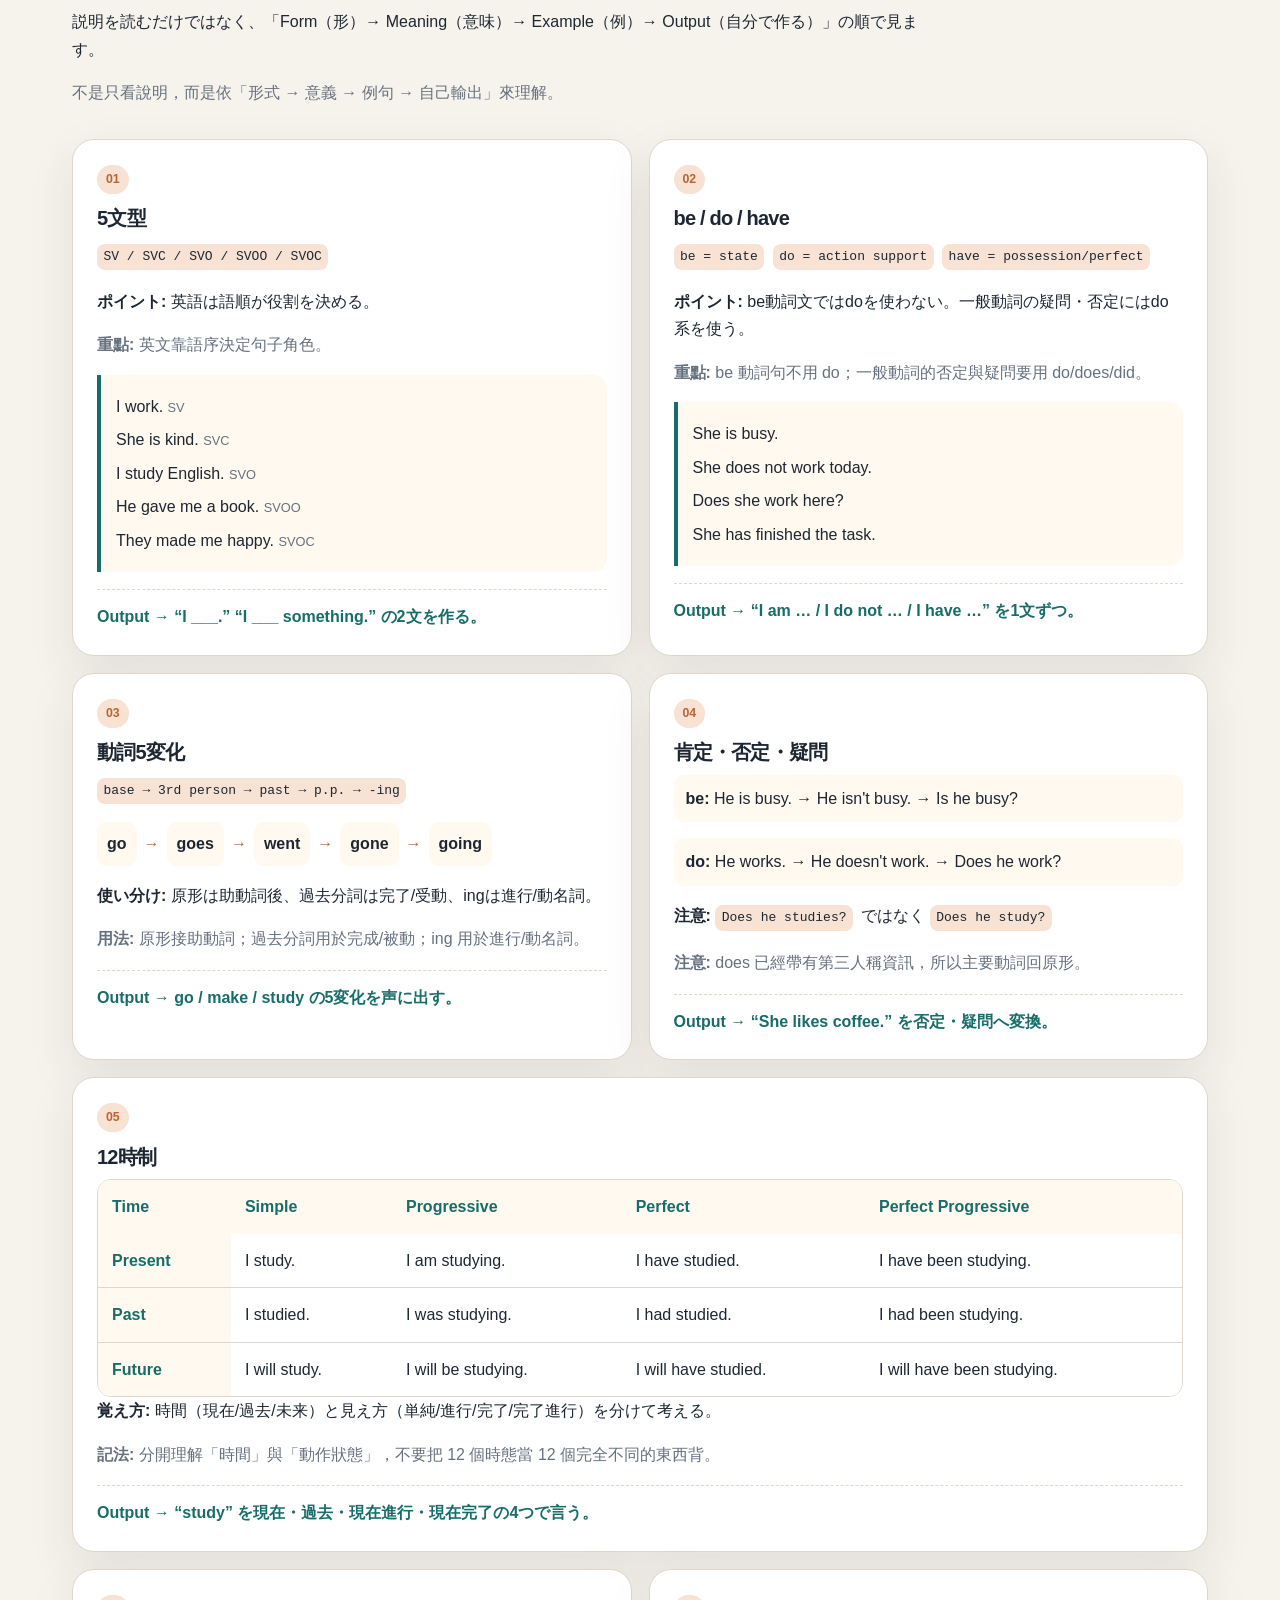
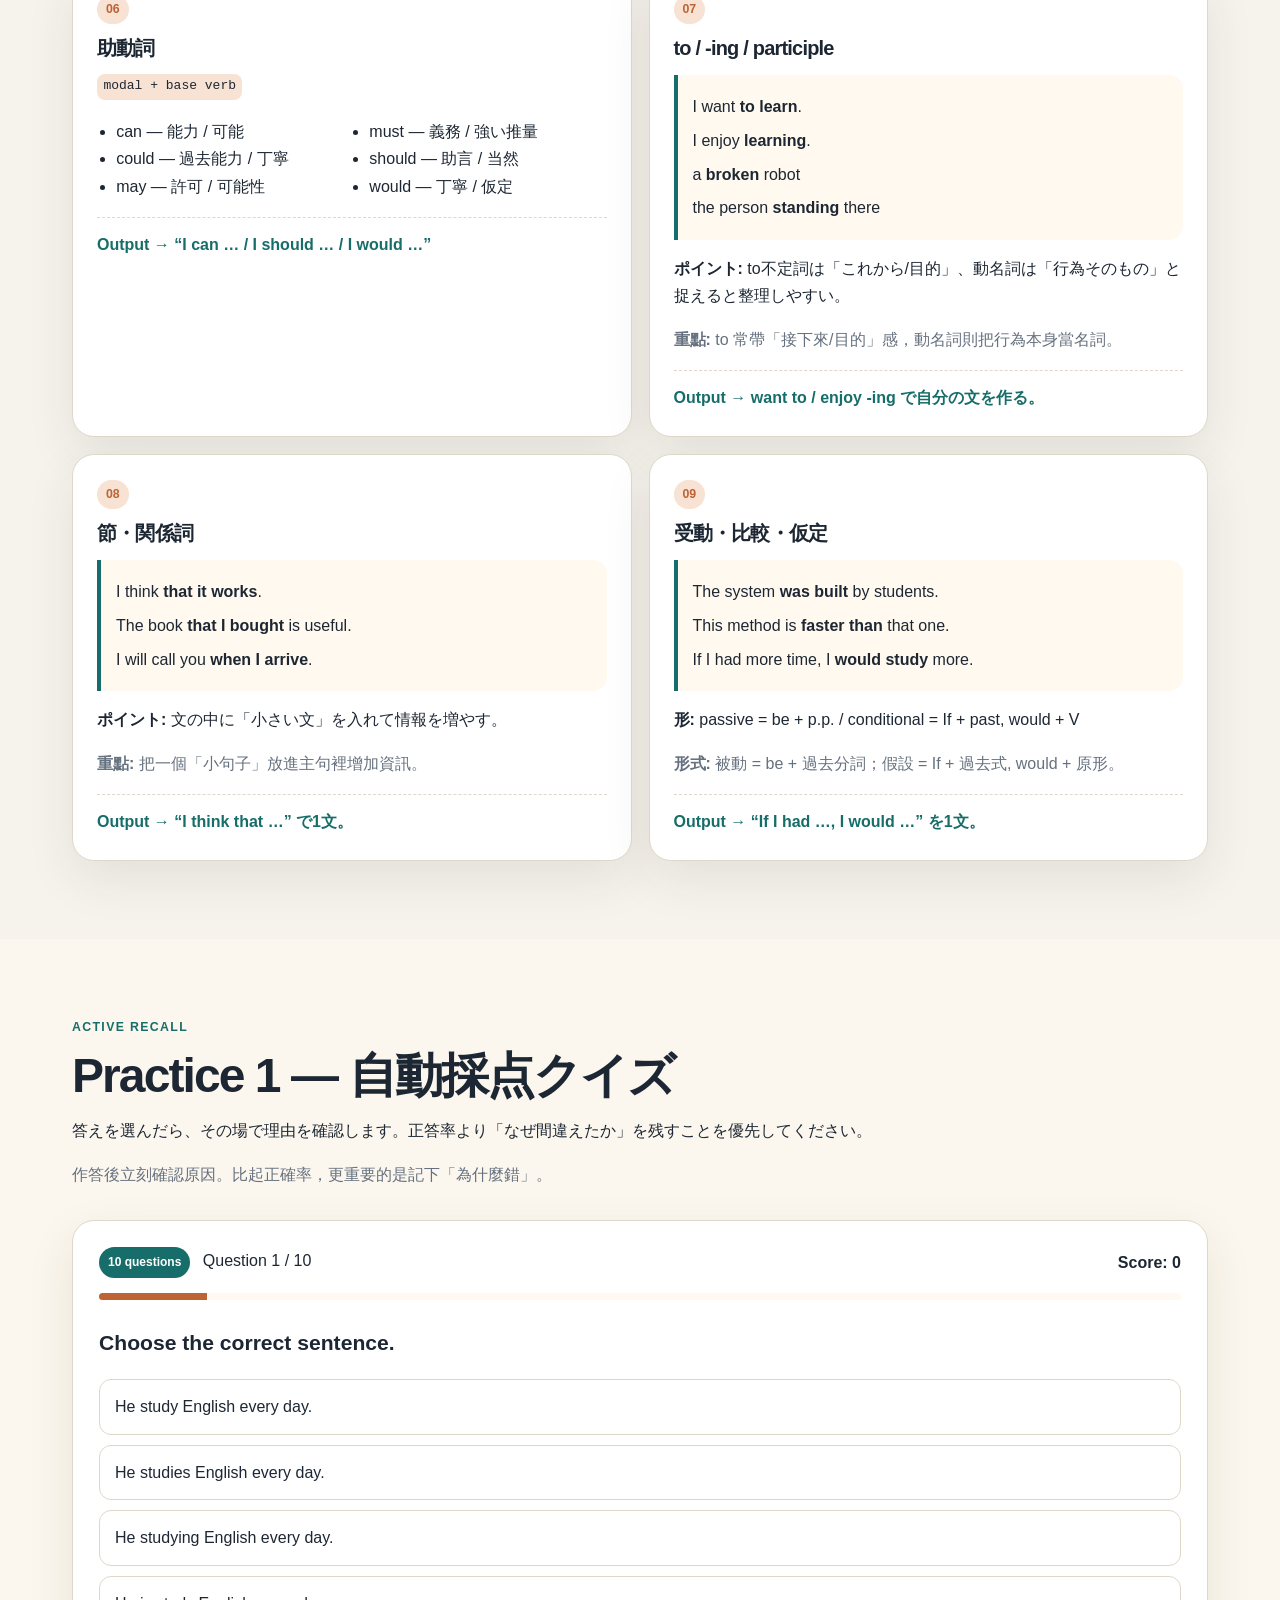
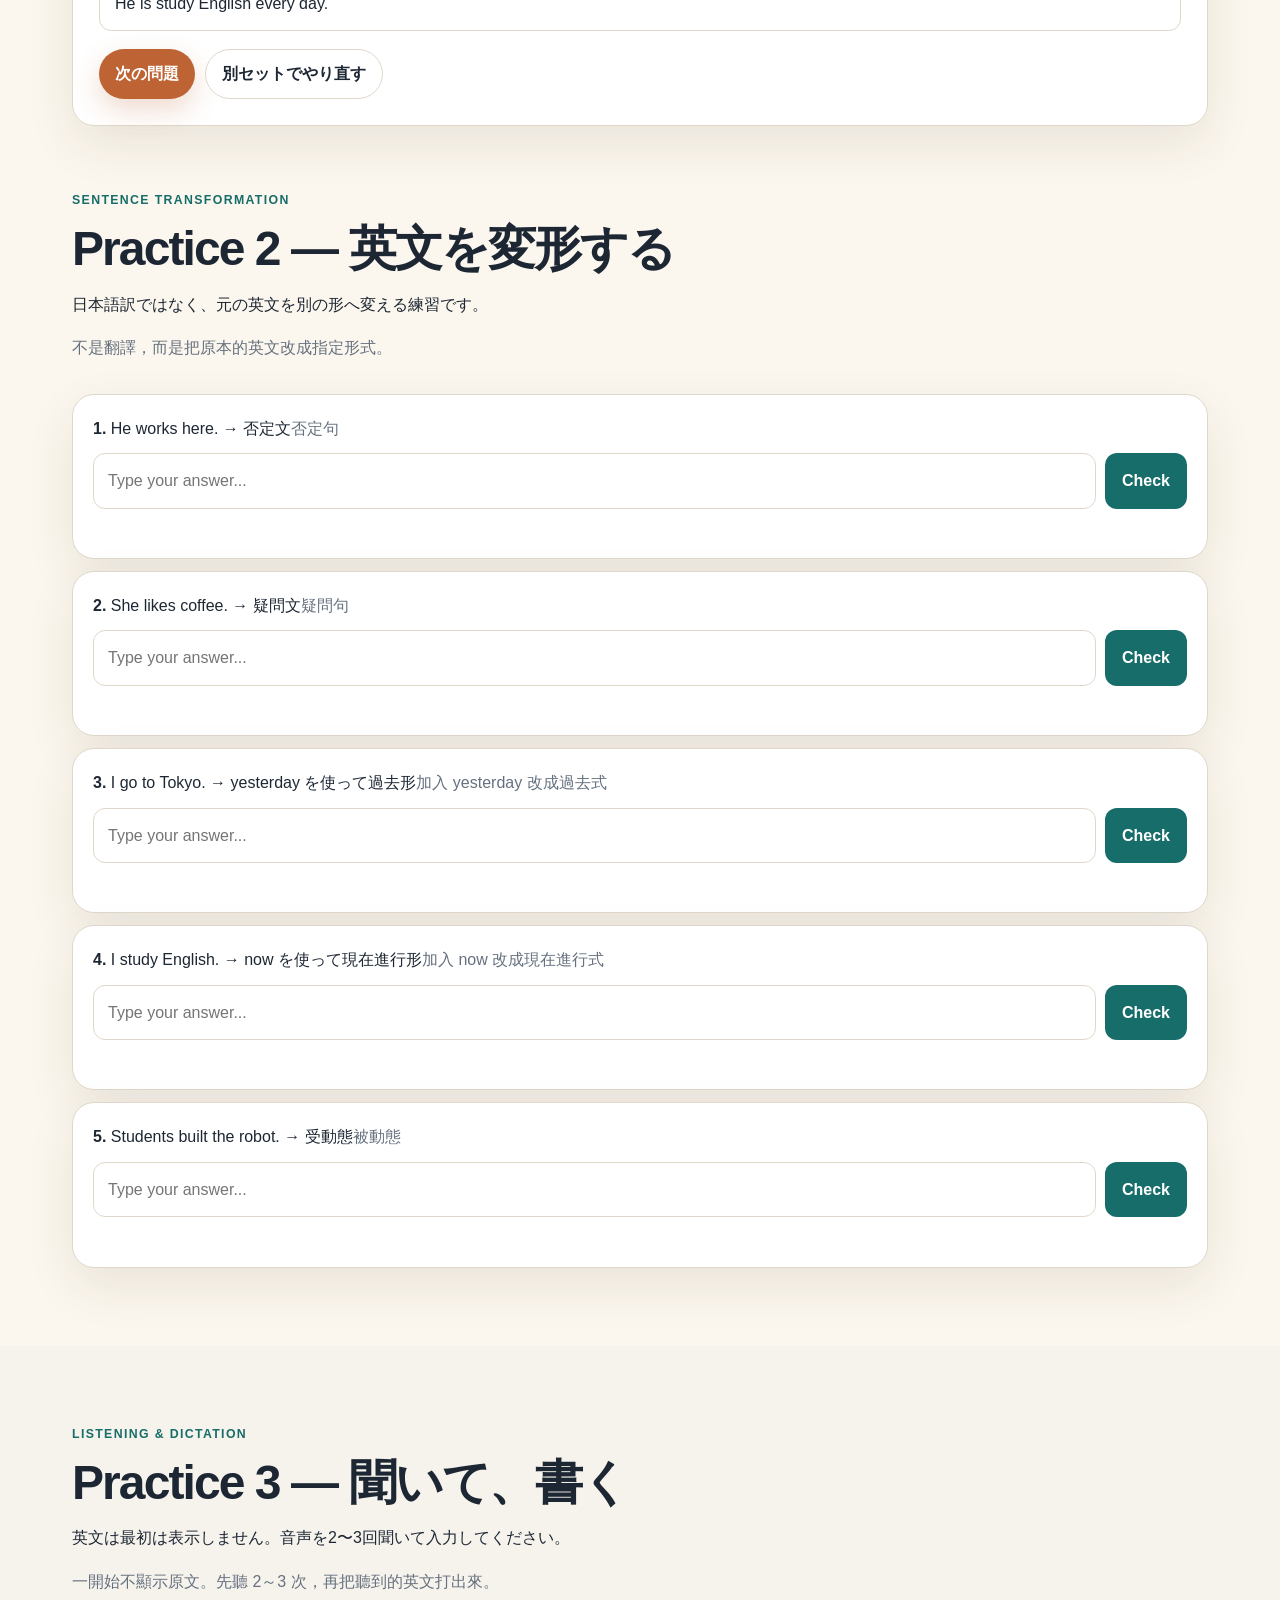
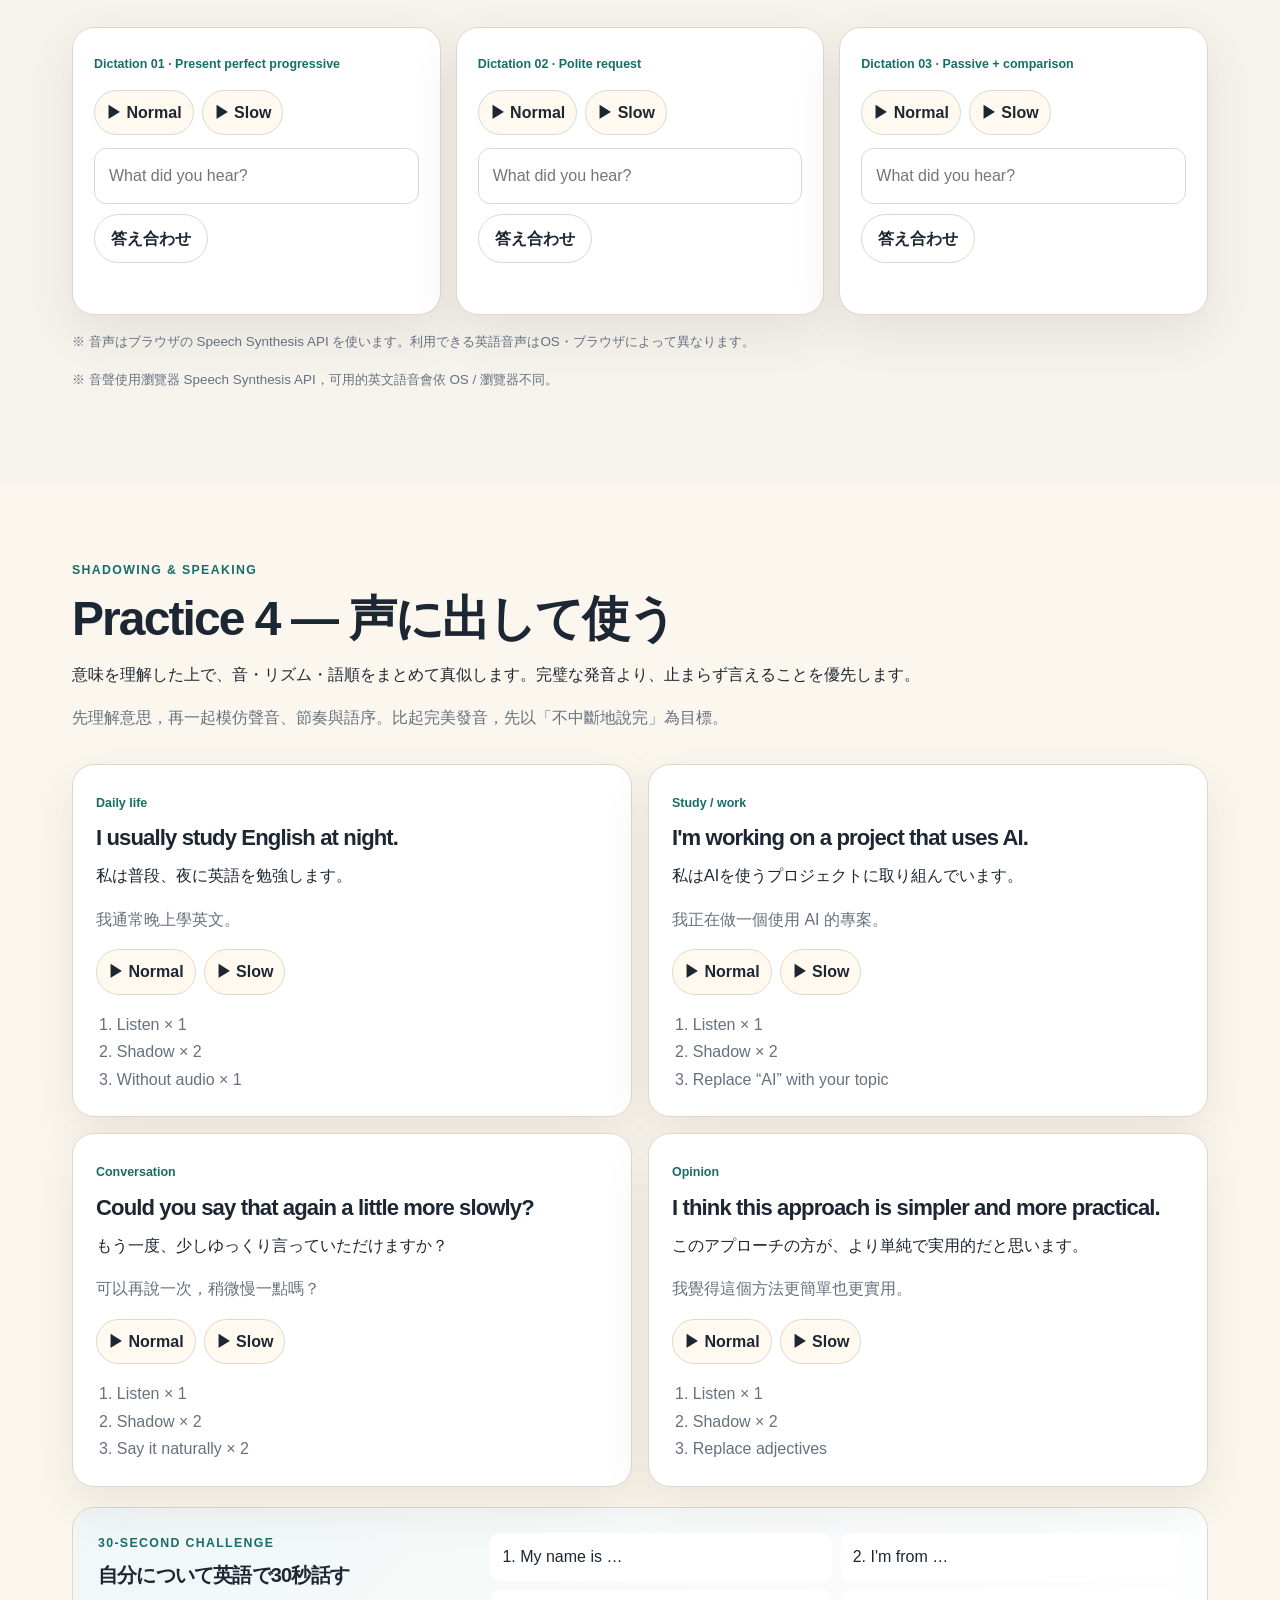
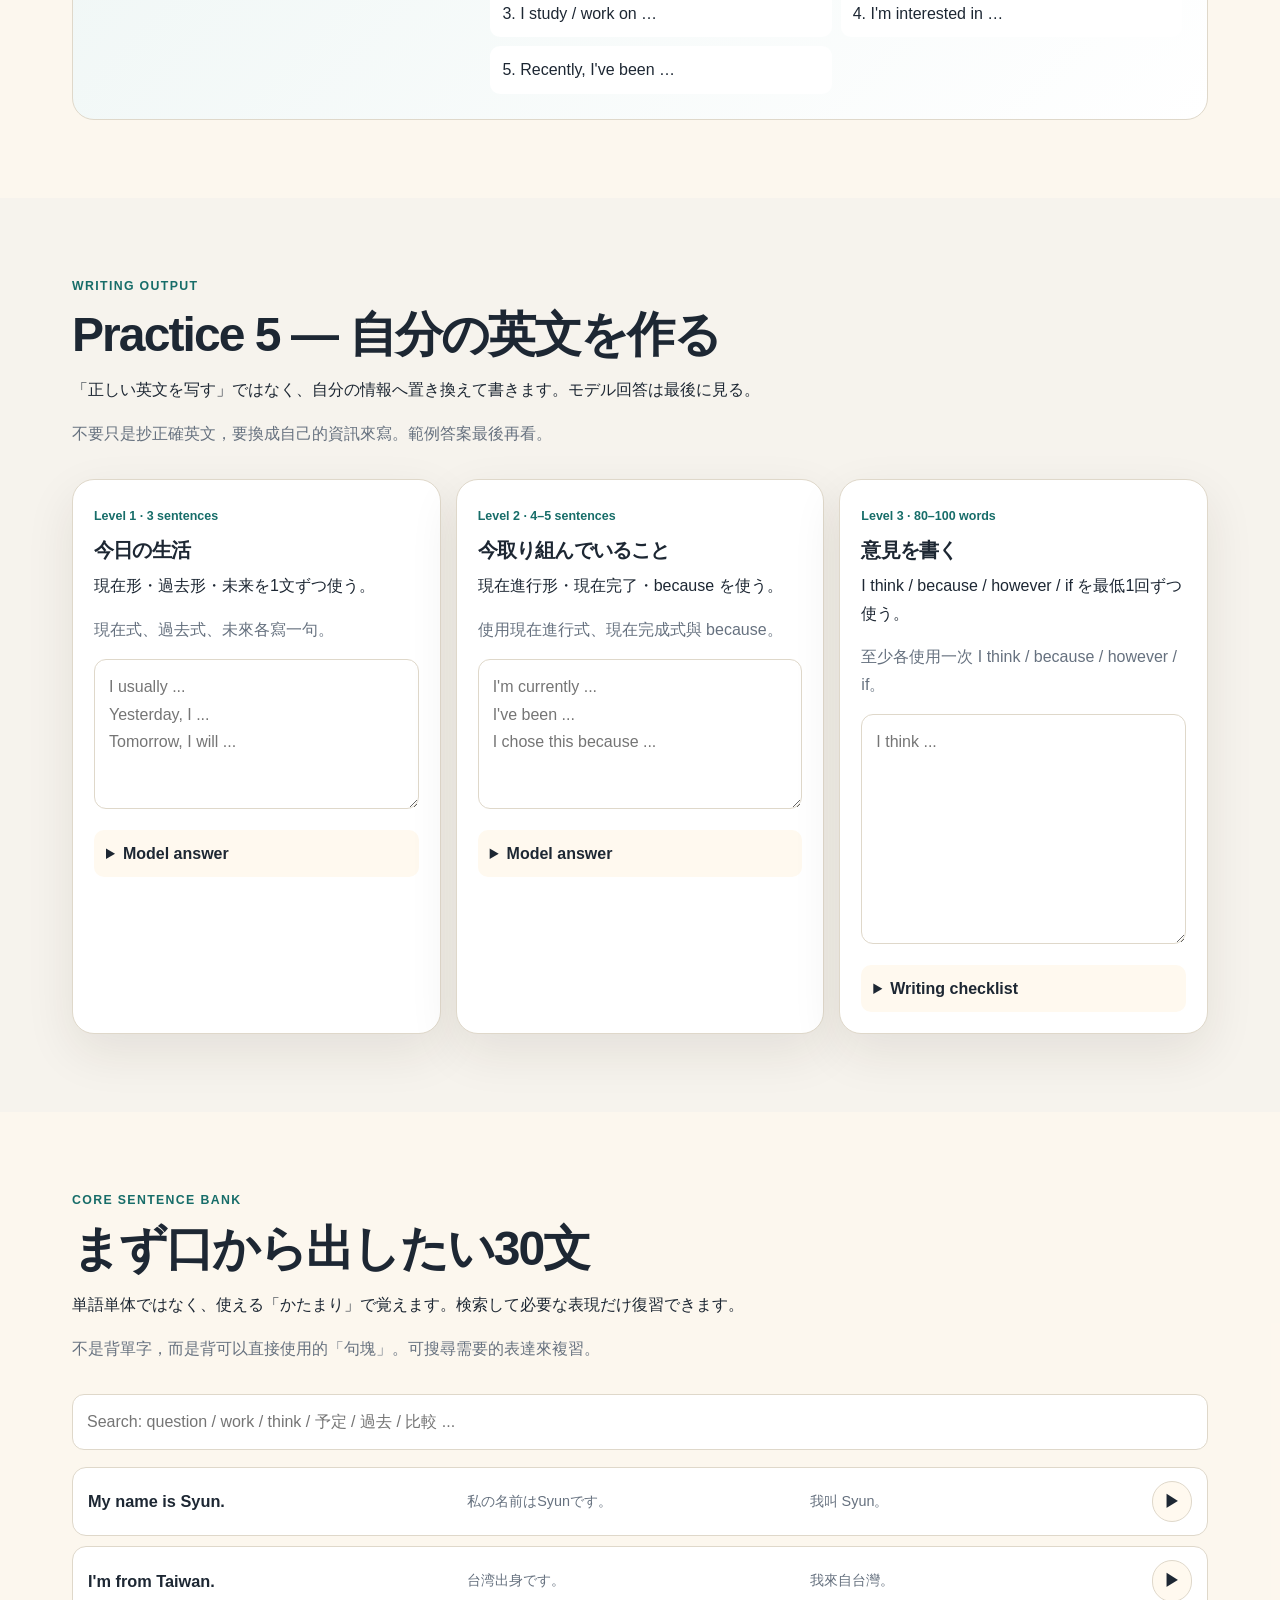
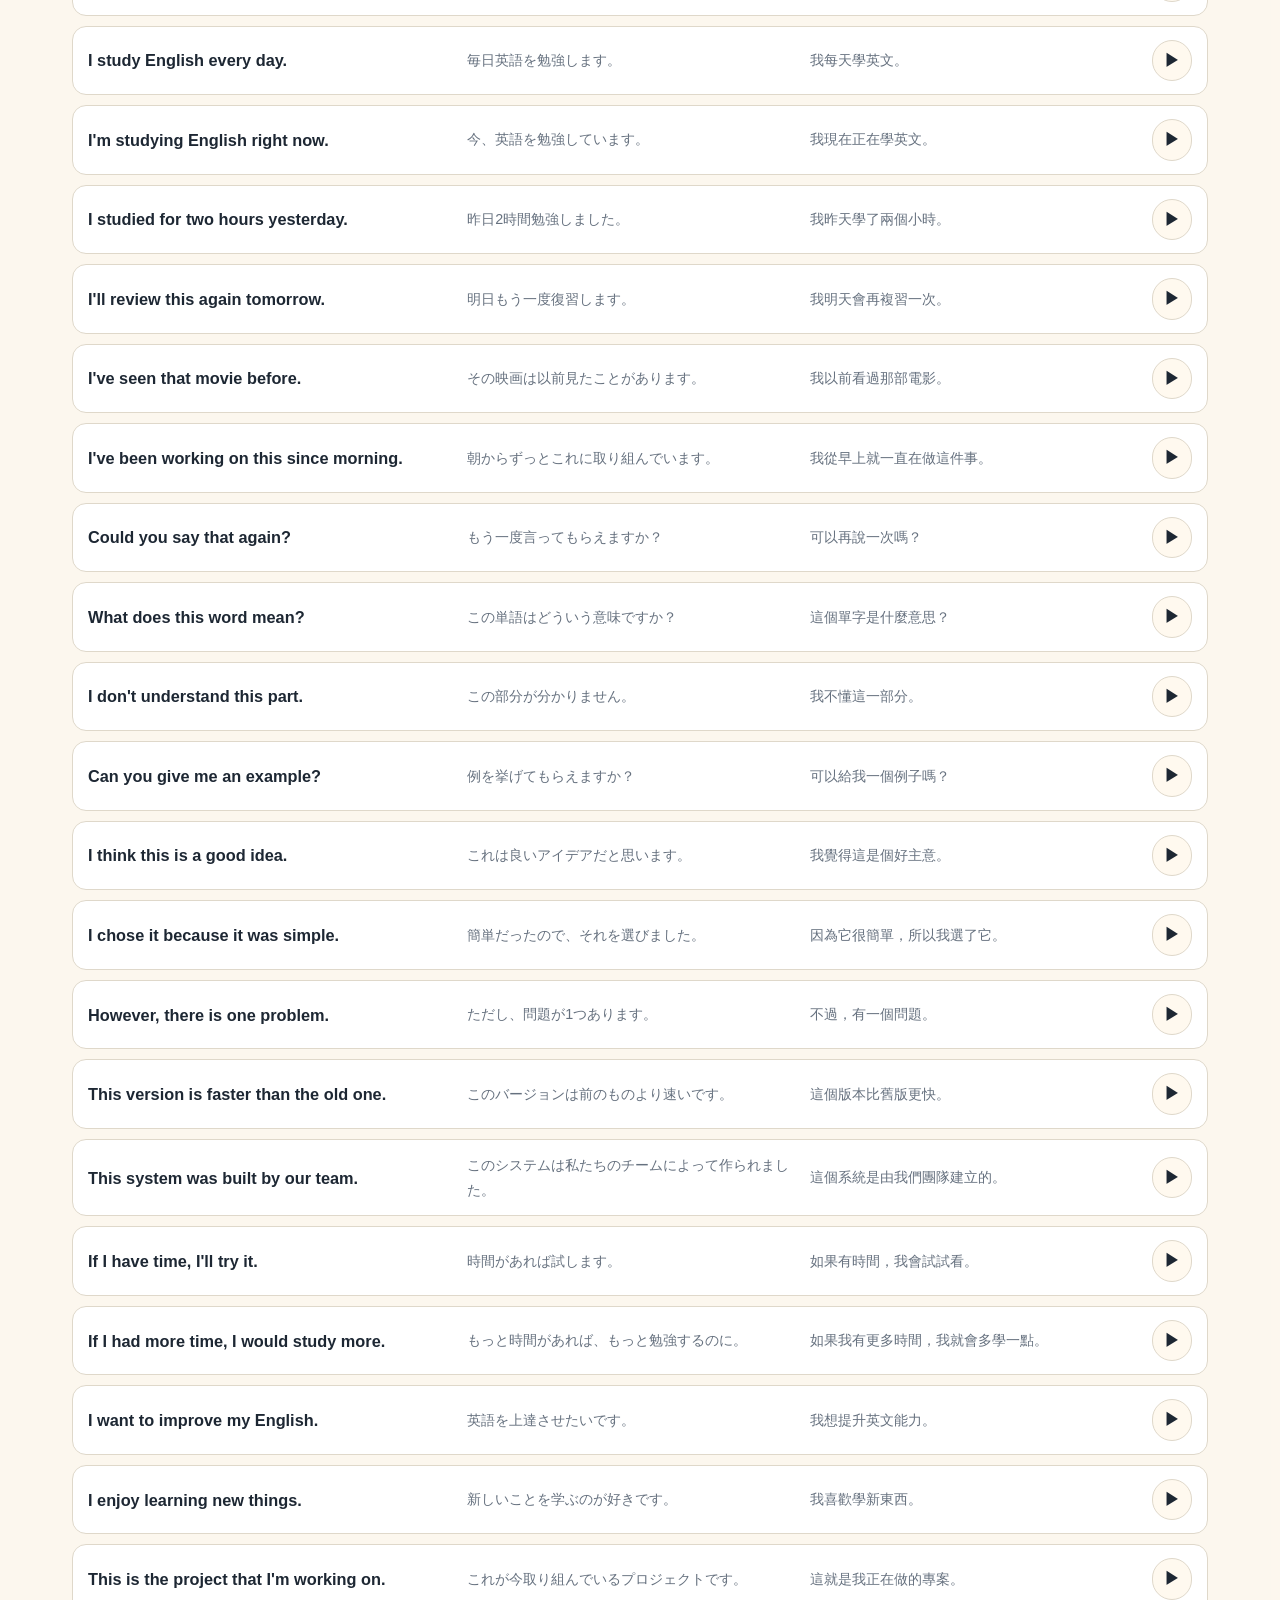
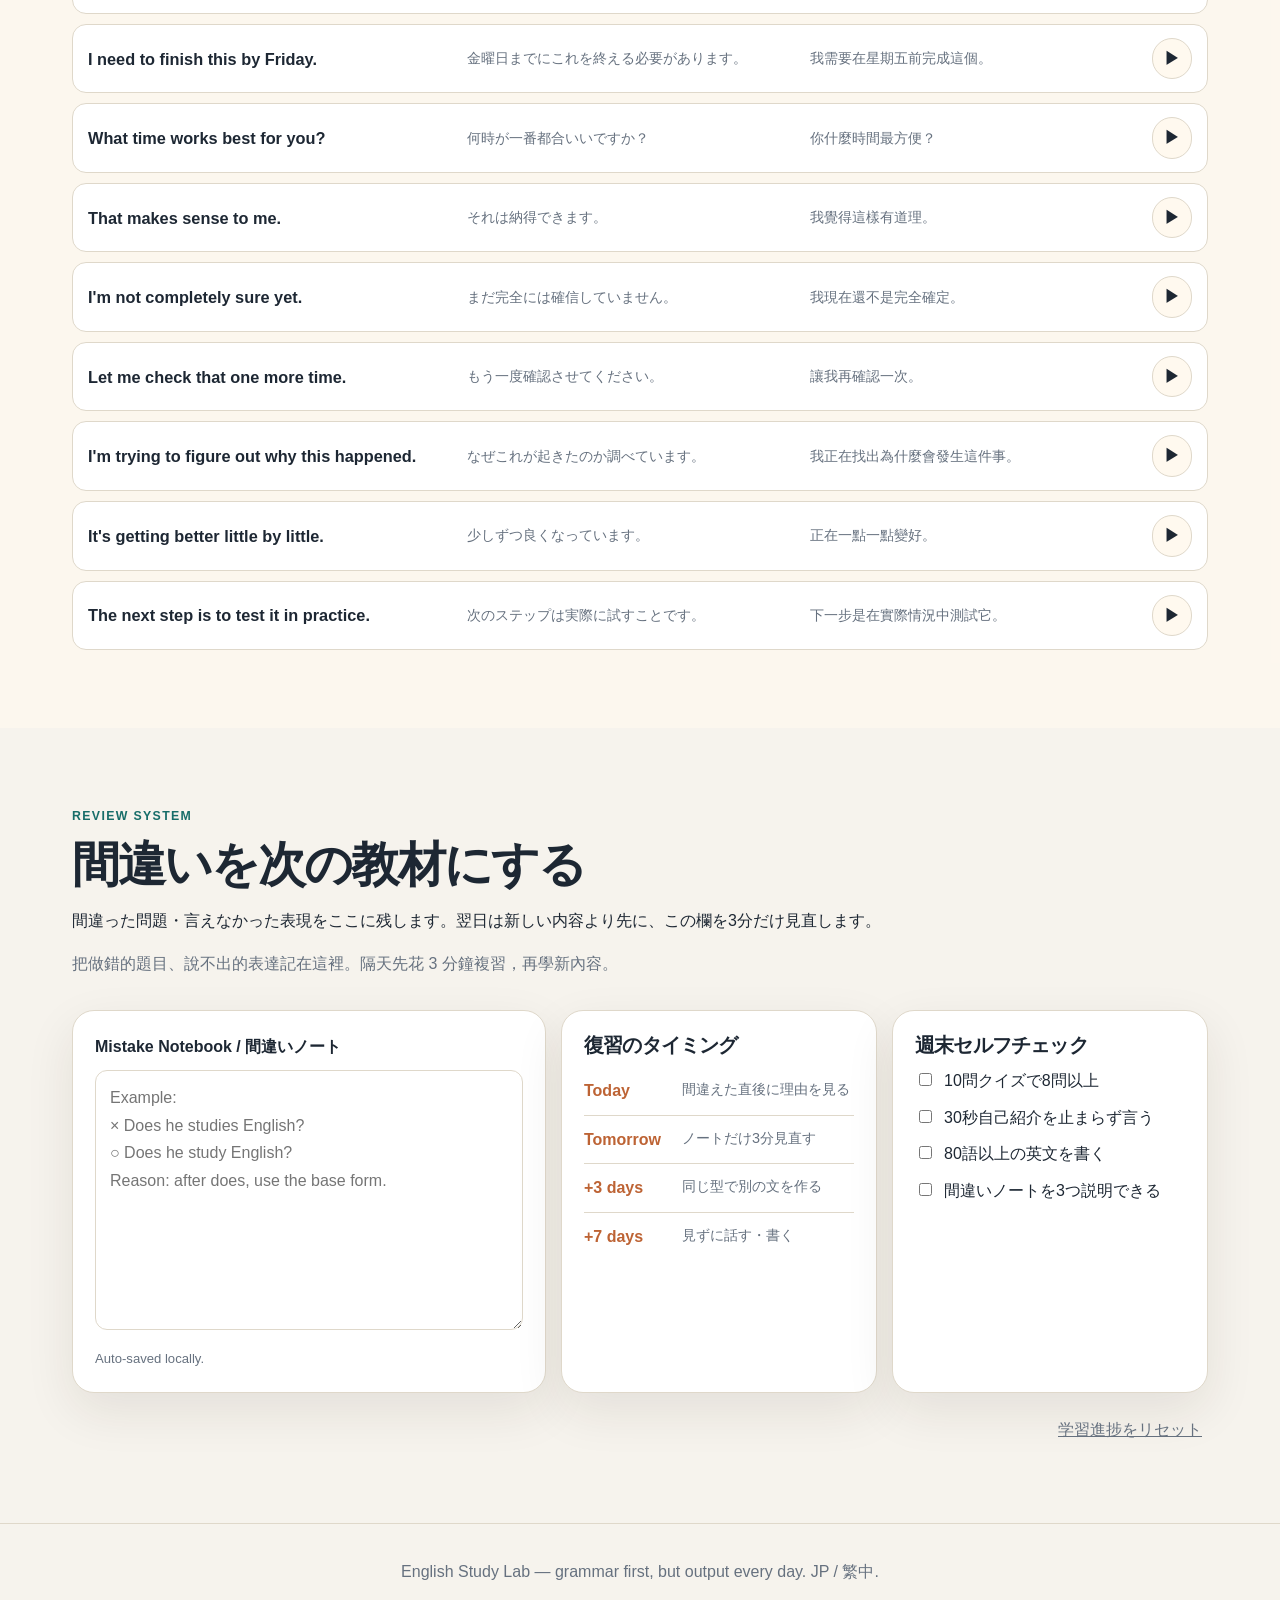
==== commit cec463c5: "Turn site into interactive English study course" ====
--- a/index.html
+++ b/index.html
@@ -3,319 +3,549 @@
 <head>
   <meta charset="utf-8" />
   <meta name="viewport" content="width=device-width, initial-scale=1" />
-  <title>English Grammar & Verb Master | JP / 繁中</title>
-  <meta name="description" content="英語をゼロから学び直すための日本語・繁體中文バイリンガル文法サイト。動詞変化、時制、疑問文、助動詞、受動態、関係詞、仮定法まで。" />
+  <title>English Study Lab | JP / 繁中</title>
+  <meta name="description" content="日本語・繁體中文で英語を基礎から学び直す実践型教材。文法、例文、クイズ、ディクテーション、音読、作文、復習まで1サイトで学習できます。" />
   <link rel="stylesheet" href="styles.css" />
 </head>
 <body>
-  <header class="hero">
+  <header class="hero" id="top">
     <nav class="topbar" aria-label="Main navigation">
-      <a class="brand" href="#top">English Master 2026</a>
+      <a class="brand" href="#top">English Study Lab</a>
       <div class="navlinks">
-        <a href="#roadmap">Roadmap</a>
-        <a href="#grammar-map">Grammar</a>
-        <a href="#verb-system">Verbs</a>
-        <a href="#tenses">Tenses</a>
-        <a href="#examples">Examples</a>
-      </div>
-      <button id="themeToggle" class="ghost" type="button">Dark</button>
+        <a href="#today">Today</a>
+        <a href="#course">Course</a>
+        <a href="#grammar">Grammar</a>
+        <a href="#practice">Practice</a>
+        <a href="#speaking">Speaking</a>
+        <a href="#review">Review</a>
+      </div>
+      <div class="toolbar">
+        <div class="lang-switch" aria-label="Explanation language">
+          <button class="lang-button active" type="button" data-lang="both">JP + 繁中</button>
+          <button class="lang-button" type="button" data-lang="jp">JP</button>
+          <button class="lang-button" type="button" data-lang="tc">繁中</button>
+        </div>
+        <button id="themeToggle" class="ghost" type="button">Dark</button>
+      </div>
     </nav>
 
-    <section id="top" class="hero-inner">
+    <section class="hero-inner">
       <div>
-        <p class="eyebrow">日本語で英語を学び直す / 用日文重新學英文</p>
-        <h1>英語文法と動詞変化を、ゼロから一気に見直すサイト</h1>
-        <p class="lead jp">単語帳ではなく、まず「英語の形」を作るための基礎文法サイトです。日本語の五十音後に基礎文法へ進む感覚で、英語の文型・be/do/have・時制・疑問文・助動詞・不定詞・関係詞・仮定法まで整理します。</p>
-        <p class="lead tc">這不是單字書，而是先建立「英文句子骨架」的基礎文法網站。像學日文五十音之後進入基礎文法一樣，從句型、be/do/have、時態、疑問句、助動詞、不定詞、關係詞到假設語氣重新整理。</p>
+        <p class="eyebrow">Grammar → Input → Output → Review</p>
+        <h1>英語を「読むだけ」ではなく、<br />毎日使って覚える教材。</h1>
+        <p class="lead jp">文法を理解したら、すぐに英文変換・クイズ・ディクテーション・音読・作文へ進みます。日本語で理解し、英語で出力するところまでを1セットにしました。</p>
+        <p class="lead tc">理解文法後，立刻進入句型轉換、測驗、聽寫、朗讀與寫作。先用日文／繁中理解，再真正用英文輸出。</p>
         <div class="cta-row">
-          <a class="button" href="#roadmap">今年中のロードマップを見る</a>
-          <a class="button secondary" href="#tenses">時制から見る</a>
+          <a class="button" href="#today">今日の25分を始める</a>
+          <a class="button secondary" href="#course">コース全体を見る</a>
         </div>
       </div>
-      <aside class="hero-card">
-        <h2>学習方針 / 學習方針</h2>
-        <ul>
-          <li><strong>単語より文法。</strong> 文の作り方を先に覚える。</li>
-          <li><strong>暗記より型。</strong> 肯定・否定・疑問の変換を見る。</li>
-          <li><strong>例文中心。</strong> 練習問題より使い方を増やす。</li>
-          <li><strong>日文＋繁中。</strong> 感覚のズレを二言語で補正する。</li>
-        </ul>
+
+      <aside class="hero-card dashboard-card">
+        <p class="eyebrow">Your Progress</p>
+        <h2><span id="progressPercent">0</span>%</h2>
+        <div class="progress-track" aria-label="course progress">
+          <div id="progressBar" class="progress-bar"></div>
+        </div>
+        <div class="dashboard-stats">
+          <div><strong id="completedCount">0</strong><span>Lessons done</span></div>
+          <div><strong id="studyDayCount">0</strong><span>Study days</span></div>
+          <div><strong id="bestQuizScore">0</strong><span>Best quiz</span></div>
+        </div>
+        <button id="markToday" class="button full" type="button">今日の学習を記録</button>
+        <p id="todayStatus" class="microcopy jp">ブラウザ内に進捗を保存します。</p>
+        <p class="microcopy tc">進度只保存在你的瀏覽器裡。</p>
       </aside>
     </section>
   </header>
 
   <main>
-    <section id="roadmap" class="section">
-      <div class="section-title">
-        <p class="eyebrow">Roadmap</p>
-        <h2>2026年内に英語を形にするロードマップ</h2>
-        <p class="tc">2026 年內把英文打成基礎能力的學習路線。</p>
-      </div>
-      <div class="timeline">
-        <article>
-          <span>Phase 1</span>
-          <h3>文の骨格</h3>
-          <p class="jp">SVO、be動詞、一般動詞、否定文、疑問文。</p>
-          <p class="tc">主詞、動詞、受詞、be 動詞、一般動詞、否定句、疑問句。</p>
-        </article>
-        <article>
-          <span>Phase 2</span>
+    <section id="today" class="section">
+      <div class="section-title">
+        <p class="eyebrow">25-minute routine</p>
+        <h2>今日の学習メニュー</h2>
+        <p class="jp">毎日「理解 → 思い出す → 聞く → 話す → 書く」の順で回します。全部やっても約25分を想定しています。</p>
+        <p class="tc">每天依序完成「理解 → 回想 → 聽 → 說 → 寫」，一輪約 25 分鐘。</p>
+      </div>
+
+      <div class="routine-grid">
+        <article class="routine-card">
+          <span>01 · 5 min</span>
+          <h3>Understand</h3>
+          <p class="jp">下のGrammar Mapから1テーマだけ読む。全部覚えようとしない。</p>
+          <p class="tc">從 Grammar Map 選一個主題閱讀，不要一次全部背完。</p>
+          <a href="#grammar">文法を見る →</a>
+        </article>
+        <article class="routine-card">
+          <span>02 · 7 min</span>
+          <h3>Recall</h3>
+          <p class="jp">クイズと英文変換で「見ずに出す」。間違いはその場で理由まで確認。</p>
+          <p class="tc">用測驗與句型轉換「不看答案回想」，錯了就確認原因。</p>
+          <a href="#practice">問題を解く →</a>
+        </article>
+        <article class="routine-card">
+          <span>03 · 5 min</span>
+          <h3>Listen</h3>
+          <p class="jp">英文を聞き、見ないで入力する。聞き取れなければ0.8倍で再生。</p>
+          <p class="tc">聽英文後不看原文直接輸入，聽不懂就用慢速再聽。</p>
+          <a href="#dictation">ディクテーション →</a>
+        </article>
+        <article class="routine-card">
+          <span>04 · 5 min</span>
+          <h3>Speak</h3>
+          <p class="jp">1文につき3回。①聞く ②重ねて言う ③音声なしで言う。</p>
+          <p class="tc">每句三次：①聽 ②跟讀 ③不播放自己說。</p>
+          <a href="#speaking">音読する →</a>
+        </article>
+        <article class="routine-card">
+          <span>05 · 3 min</span>
+          <h3>Write</h3>
+          <p class="jp">その日の文法を使って、自分のことを2〜3文書く。</p>
+          <p class="tc">用今天的文法寫 2～3 句跟自己有關的英文。</p>
+          <a href="#writing">作文する →</a>
+        </article>
+      </div>
+
+      <div class="principle-note">
+        <strong>Rule:</strong>
+        <span class="jp">「分かった」で終わらず、同じ文法を最低1回は自分で出力する。</span>
+        <span class="tc">不要停在「看懂了」，同一個文法至少要自己輸出一次。</span>
+      </div>
+    </section>
+
+    <section id="course" class="section alt">
+      <div class="section-title">
+        <p class="eyebrow">8-unit foundation course</p>
+        <h2>基礎から実用までの8ユニット</h2>
+        <p class="jp">上から順番に進めます。各チェックは自動保存されます。</p>
+        <p class="tc">從上到下依序學習，每個勾選都會自動保存。</p>
+      </div>
+
+      <div class="course-grid">
+        <article class="course-card">
+          <div class="unit-head"><span>Unit 1</span><strong>Sentence Skeleton</strong></div>
+          <h3>語順と5文型</h3>
+          <label><input type="checkbox" data-progress="u1-1" /> S / V / O / C を見分ける</label>
+          <label><input type="checkbox" data-progress="u1-2" /> SV・SVC・SVO・SVOO・SVOC</label>
+          <label><input type="checkbox" data-progress="u1-3" /> 日本語語順から英語語順へ変換する</label>
+        </article>
+
+        <article class="course-card">
+          <div class="unit-head"><span>Unit 2</span><strong>be / do / have</strong></div>
+          <h3>英語の中心動詞</h3>
+          <label><input type="checkbox" data-progress="u2-1" /> be動詞と一般動詞を区別する</label>
+          <label><input type="checkbox" data-progress="u2-2" /> do/does/didで否定・疑問を作る</label>
+          <label><input type="checkbox" data-progress="u2-3" /> haveと完了形のhaveを区別する</label>
+        </article>
+
+        <article class="course-card">
+          <div class="unit-head"><span>Unit 3</span><strong>Verb Forms</strong></div>
           <h3>動詞変化</h3>
-          <p class="jp">原形・三単現・過去形・過去分詞・ing形。</p>
-          <p class="tc">原形、第三人稱單數、過去式、過去分詞、ing 形。</p>
-        </article>
-        <article>
-          <span>Phase 3</span>
-          <h3>時制</h3>
-          <p class="jp">現在・過去・未来、進行形、完了形、完了進行形。</p>
-          <p class="tc">現在、過去、未來、進行式、完成式、完成進行式。</p>
-        </article>
-        <article>
-          <span>Phase 4</span>
+          <label><input type="checkbox" data-progress="u3-1" /> 原形・三単現・過去形</label>
+          <label><input type="checkbox" data-progress="u3-2" /> 過去分詞・ing形</label>
+          <label><input type="checkbox" data-progress="u3-3" /> 主要な不規則動詞を使える</label>
+        </article>
+
+        <article class="course-card">
+          <div class="unit-head"><span>Unit 4</span><strong>Questions</strong></div>
+          <h3>肯定・否定・疑問</h3>
+          <label><input type="checkbox" data-progress="u4-1" /> be動詞文を変形する</label>
+          <label><input type="checkbox" data-progress="u4-2" /> 一般動詞文を変形する</label>
+          <label><input type="checkbox" data-progress="u4-3" /> WH疑問文を作る</label>
+        </article>
+
+        <article class="course-card">
+          <div class="unit-head"><span>Unit 5</span><strong>Tenses</strong></div>
+          <h3>時間 × アスペクト</h3>
+          <label><input type="checkbox" data-progress="u5-1" /> 現在・過去・未来</label>
+          <label><input type="checkbox" data-progress="u5-2" /> 進行形</label>
+          <label><input type="checkbox" data-progress="u5-3" /> 完了形・完了進行形</label>
+        </article>
+
+        <article class="course-card">
+          <div class="unit-head"><span>Unit 6</span><strong>Expand</strong></div>
           <h3>文を伸ばす</h3>
-          <p class="jp">助動詞、不定詞、動名詞、分詞、接続詞。</p>
-          <p class="tc">助動詞、不定詞、動名詞、分詞、連接詞。</p>
-        </article>
-        <article>
-          <span>Phase 5</span>
-          <h3>複文・高度文法</h3>
-          <p class="jp">関係詞、名詞節、受動態、比較、仮定法。</p>
-          <p class="tc">關係詞、名詞子句、被動態、比較、假設語氣。</p>
-        </article>
-      </div>
-    </section>
-
-    <section id="grammar-map" class="section alt">
-      <div class="section-title">
-        <p class="eyebrow">Grammar Map</p>
-        <h2>英語文法の全体地図</h2>
-        <p class="tc">英文文法的整體地圖。</p>
-      </div>
-      <div class="grid cards">
-        <article class="card"><h3>1. 文型 / 句型</h3><p>SV, SVC, SVO, SVOO, SVOC。</p><p class="jp">英語は語順が意味を作る言語。まず主語と動詞の位置を固定する。</p><p class="tc">英文是靠語順建立意思的語言。先固定主詞和動詞的位置。</p></article>
-        <article class="card"><h3>2. 品詞 / 詞性</h3><p>Noun, Verb, Adjective, Adverb, Preposition, Conjunction。</p><p class="jp">品詞は「単語の意味」ではなく「文の中の役割」。</p><p class="tc">詞性不是只看單字意思，而是看它在句子中的功能。</p></article>
-        <article class="card"><h3>3. 動詞 / 動詞</h3><p>be, do, have, modal, lexical verbs。</p><p class="jp">英語の文法はほぼ動詞を中心に動く。</p><p class="tc">英文文法幾乎都圍繞動詞運作。</p></article>
-        <article class="card"><h3>4. 時制 / 時態</h3><p>Time + Aspect。</p><p class="jp">時制は「時間」だけでなく「見え方」。進行・完了が重要。</p><p class="tc">時態不只是時間，也包含動作的看法。進行與完成很重要。</p></article>
-        <article class="card"><h3>5. 節 / 子句</h3><p>Main clause, noun clause, relative clause, adverbial clause。</p><p class="jp">文の中にもう一つ文を入れる仕組み。</p><p class="tc">在一句話裡放入另一個句子的機制。</p></article>
-        <article class="card"><h3>6. 変形 / 變形</h3><p>Negative, Question, Passive, Conditional。</p><p class="jp">肯定文を土台にして、否定・疑問・受動・仮定へ変形する。</p><p class="tc">以肯定句為基礎，變形成否定、疑問、被動、假設。</p></article>
-      </div>
-    </section>
-
-    <section id="sentence-patterns" class="section">
-      <div class="section-title">
-        <p class="eyebrow">Sentence Patterns</p>
-        <h2>文型：英語の骨格</h2>
-      </div>
-      <div class="table-wrap">
-        <table>
-          <thead><tr><th>型</th><th>構造</th><th>意味</th><th>例</th><th>繁中</th></tr></thead>
-          <tbody>
-            <tr><td>SV</td><td>Subject + Verb</td><td>主語が動作する</td><td>I work. / Birds fly.</td><td>主詞做動作。</td></tr>
-            <tr><td>SVC</td><td>Subject + Verb + Complement</td><td>主語 = 補語</td><td>He is kind. / She became a doctor.</td><td>主詞 = 補語。</td></tr>
-            <tr><td>SVO</td><td>Subject + Verb + Object</td><td>主語が目的語に動作する</td><td>I study English. / She likes music.</td><td>主詞對受詞做動作。</td></tr>
-            <tr><td>SVOO</td><td>Subject + Verb + Object + Object</td><td>誰に何を</td><td>He gave me a book.</td><td>給某人某物。</td></tr>
-            <tr><td>SVOC</td><td>Subject + Verb + Object + Complement</td><td>目的語 = 補語の状態にする</td><td>They made me happy.</td><td>讓受詞變成某種狀態。</td></tr>
-          </tbody>
-        </table>
-      </div>
-      <div class="note"><strong>JP:</strong> 英語で一番大事なのは「主語を省略しない」「動詞を必ず置く」「語順を崩さない」こと。<br><strong>繁中:</strong> 英文最重要的是「不要省略主詞」、「一定要有動詞」、「不要亂換語順」。</div>
-    </section>
-
-    <section id="verb-system" class="section alt">
-      <div class="section-title">
-        <p class="eyebrow">Verb System</p>
-        <h2>動詞変化：英語文法の心臓</h2>
-        <p class="tc">動詞變化：英文文法的核心。</p>
-      </div>
-      <div class="verb-flow" aria-label="verb transformation flow">
-        <div>原形<br><small>base</small></div>
-        <div>三単現<br><small>-s / -es</small></div>
-        <div>過去形<br><small>past</small></div>
-        <div>過去分詞<br><small>p.p.</small></div>
-        <div>ing形<br><small>-ing</small></div>
-      </div>
-      <div class="table-wrap">
-        <table>
-          <thead><tr><th>形</th><th>作り方</th><th>使う場所</th><th>例</th><th>繁中</th></tr></thead>
-          <tbody>
-            <tr><td>原形</td><td>そのまま</td><td>助動詞の後、命令文、to不定詞</td><td>can go / to study / Go!</td><td>原形用在助動詞後、不定詞、命令句。</td></tr>
-            <tr><td>三単現</td><td>he/she/it + 現在で -s</td><td>現在形で主語が三人称単数</td><td>He works. / She studies.</td><td>現在式第三人稱單數加 s。</td></tr>
-            <tr><td>過去形</td><td>regular: -ed / irregular</td><td>過去の出来事</td><td>I watched it. / He went home.</td><td>表示過去發生的事。</td></tr>
-            <tr><td>過去分詞</td><td>regular: -ed / irregular</td><td>完了形・受動態</td><td>have done / was built</td><td>用於完成式與被動態。</td></tr>
-            <tr><td>ing形</td><td>-ing</td><td>進行形・動名詞・分詞</td><td>is running / studying is fun</td><td>用於進行式、動名詞、分詞。</td></tr>
-          </tbody>
-        </table>
-      </div>
-      <div class="grid two">
-        <article class="card"><h3>Regular verbs</h3><p>work → works → worked → worked → working</p><p>study → studies → studied → studied → studying</p><p>stop → stops → stopped → stopped → stopping</p></article>
-        <article class="card"><h3>Irregular verbs</h3><p>go → goes → went → gone → going</p><p>see → sees → saw → seen → seeing</p><p>make → makes → made → made → making</p></article>
-      </div>
-    </section>
-
-    <section id="be-do-have" class="section">
-      <div class="section-title">
-        <p class="eyebrow">Core Auxiliaries</p>
-        <h2>be / do / have の役割</h2>
-      </div>
-      <div class="grid three">
-        <article class="card emphasis"><h3>be</h3><p class="jp">状態・存在・進行形・受動態を作る。</p><p class="tc">表示狀態、存在，也用於進行式與被動態。</p><ul><li>I am tired.</li><li>She is studying.</li><li>The door was opened.</li></ul></article>
-        <article class="card emphasis"><h3>do</h3><p class="jp">一般動詞の否定・疑問・強調を助ける。</p><p class="tc">幫助一般動詞形成否定、疑問與強調。</p><ul><li>I do not know.</li><li>Do you like it?</li><li>I do understand.</li></ul></article>
-        <article class="card emphasis"><h3>have</h3><p class="jp">所有・経験・完了形を作る。</p><p class="tc">表示擁有、經驗，也用於完成式。</p><ul><li>I have a laptop.</li><li>I have been to Tokyo.</li><li>She has finished it.</li></ul></article>
-      </div>
-    </section>
-
-    <section id="sentence-transform" class="section alt">
-      <div class="section-title">
-        <p class="eyebrow">Transform</p>
-        <h2>肯定・否定・疑問の変換</h2>
-      </div>
-      <div class="table-wrap">
-        <table>
-          <thead><tr><th>種類</th><th>be動詞</th><th>一般動詞</th><th>繁中メモ</th></tr></thead>
-          <tbody>
-            <tr><td>肯定</td><td>He is busy.</td><td>He studies English.</td><td>肯定句：正常語順。</td></tr>
-            <tr><td>否定</td><td>He is not busy.</td><td>He does not study English.</td><td>一般動詞要借 do/does/did。</td></tr>
-            <tr><td>疑問</td><td>Is he busy?</td><td>Does he study English?</td><td>助動詞或 be 移到主詞前。</td></tr>
-            <tr><td>WH疑問</td><td>Why is he busy?</td><td>Why does he study English?</td><td>疑問詞 + 助動詞 + 主詞 + 動詞。</td></tr>
-          </tbody>
-        </table>
-      </div>
-      <div class="note"><strong>JP:</strong> 一般動詞の疑問文では、動詞本体は原形に戻る。<em>Does he studies?</em> は不可。<br><strong>繁中:</strong> 一般動詞疑問句中，主要動詞要回到原形。不能說 <em>Does he studies?</em></div>
-    </section>
-
-    <section id="tenses" class="section">
-      <div class="section-title">
-        <p class="eyebrow">Tense Timeline</p>
-        <h2>時制：時間 × 見え方</h2>
-        <p class="jp">英語の時制は「いつ」だけでなく「その動作をどう見ているか」で決まります。</p>
-        <p class="tc">英文時態不只表示「何時」，也表示說話者如何看待這個動作。</p>
-      </div>
-      <div class="tense-axis">
-        <div class="past">Past<br><small>過去 / 過去</small></div>
-        <div class="now">Now<br><small>現在 / 現在</small></div>
-        <div class="future">Future<br><small>未来 / 未來</small></div>
-      </div>
-      <div class="table-wrap wide">
-        <table>
-          <thead><tr><th>時制</th><th>形</th><th>使い方</th><th>例文</th><th>繁中</th></tr></thead>
-          <tbody>
-            <tr><td>現在形</td><td>V / Vs</td><td>習慣・事実・性質</td><td>I study English every day.</td><td>習慣、事實、性質。</td></tr>
-            <tr><td>過去形</td><td>V-ed / irregular</td><td>過去の一点</td><td>I studied English yesterday.</td><td>過去某一點發生的事。</td></tr>
-            <tr><td>未来</td><td>will V / be going to V</td><td>予測・意思・予定</td><td>I will study tonight.</td><td>預測、意志、計畫。</td></tr>
-            <tr><td>現在進行形</td><td>am/is/are + V-ing</td><td>今している・一時的</td><td>I am studying now.</td><td>正在做、暫時狀態。</td></tr>
-            <tr><td>過去進行形</td><td>was/were + V-ing</td><td>過去の途中</td><td>I was studying at 8.</td><td>過去某時正在進行。</td></tr>
-            <tr><td>未来進行形</td><td>will be + V-ing</td><td>未来の途中</td><td>I will be studying at 8.</td><td>未來某時正在進行。</td></tr>
-            <tr><td>現在完了</td><td>have/has + p.p.</td><td>経験・継続・完了・結果</td><td>I have studied English for years.</td><td>經驗、持續、完成、結果。</td></tr>
-            <tr><td>過去完了</td><td>had + p.p.</td><td>過去より前</td><td>I had studied before I came to Japan.</td><td>比過去某點更早。</td></tr>
-            <tr><td>未来完了</td><td>will have + p.p.</td><td>未来の時点までに完了</td><td>I will have finished it by tomorrow.</td><td>到未來某時已完成。</td></tr>
-            <tr><td>現在完了進行</td><td>have/has been + V-ing</td><td>今までずっとしている</td><td>I have been studying for three hours.</td><td>一直做到現在。</td></tr>
-            <tr><td>過去完了進行</td><td>had been + V-ing</td><td>過去の時点までずっと</td><td>I had been studying before he called.</td><td>一直做到過去某時。</td></tr>
-            <tr><td>未来完了進行</td><td>will have been + V-ing</td><td>未来までずっと</td><td>I will have been studying for five hours by noon.</td><td>到未來某時將持續多久。</td></tr>
-          </tbody>
-        </table>
-      </div>
-    </section>
-
-    <section id="modals" class="section alt">
-      <div class="section-title"><p class="eyebrow">Modal Verbs</p><h2>助動詞：話し手の気持ちを足す</h2></div>
-      <div class="table-wrap">
-        <table>
-          <thead><tr><th>助動詞</th><th>中心イメージ</th><th>例</th><th>繁中</th></tr></thead>
-          <tbody>
-            <tr><td>can</td><td>可能・能力</td><td>I can explain it.</td><td>能夠、能力。</td></tr>
-            <tr><td>may</td><td>許可・可能性</td><td>You may leave now.</td><td>可以、可能。</td></tr>
-            <tr><td>must</td><td>義務・強い推量</td><td>You must check it.</td><td>必須、強烈推測。</td></tr>
-            <tr><td>should</td><td>助言・当然</td><td>You should sleep.</td><td>應該、建議。</td></tr>
-            <tr><td>would</td><td>丁寧・仮定・過去の習慣</td><td>Would you help me?</td><td>禮貌、假設、過去習慣。</td></tr>
-            <tr><td>could</td><td>丁寧な可能性・過去能力</td><td>Could you say that again?</td><td>委婉可能、過去能力。</td></tr>
-          </tbody>
-        </table>
-      </div>
-      <div class="note"><strong>Rule:</strong> 助動詞の後は必ず動詞の原形。<code>can goes</code> ではなく <code>can go</code>。</div>
-    </section>
-
-    <section id="nonfinite" class="section">
-      <div class="section-title"><p class="eyebrow">To / Ing / Participle</p><h2>不定詞・動名詞・分詞</h2></div>
-      <div class="grid three">
-        <article class="card"><h3>to不定詞</h3><p class="jp">未来・目的・これからする感じ。</p><p class="tc">帶有未來、目的、接下來要做的感覺。</p><ul><li>I want to learn English.</li><li>I study to pass the exam.</li><li>It is hard to explain.</li></ul></article>
-        <article class="card"><h3>動名詞 -ing</h3><p class="jp">行為そのもの・経験済み・一般化。</p><p class="tc">表示行為本身、已經做過、一般化。</p><ul><li>Learning English is useful.</li><li>I enjoy coding.</li><li>He finished reading it.</li></ul></article>
-        <article class="card"><h3>分詞</h3><p class="jp">形容詞のように名詞を説明する。</p><p class="tc">像形容詞一樣修飾名詞。</p><ul><li>a running dog</li><li>a broken phone</li><li>The girl sitting there is my friend.</li></ul></article>
-      </div>
-    </section>
-
-    <section id="clauses" class="section alt">
-      <div class="section-title"><p class="eyebrow">Clauses</p><h2>文を長くする仕組み</h2></div>
-      <div class="grid two">
-        <article class="card"><h3>名詞節 / 名詞子句</h3><p>I think <strong>that he is right</strong>.</p><p class="jp">that以下が「何を思うか」という目的語になる。</p><p class="tc">that 後面整句變成 think 的受詞。</p></article>
-        <article class="card"><h3>関係詞 / 關係詞</h3><p>The book <strong>that I bought yesterday</strong> is useful.</p><p class="jp">名詞 book を後ろから説明する。</p><p class="tc">從後面補充說明名詞 book。</p></article>
-        <article class="card"><h3>副詞節 / 副詞子句</h3><p>I will call you <strong>when I arrive</strong>.</p><p class="jp">時・理由・条件などを足す。</p><p class="tc">補充時間、理由、條件等。</p></article>
-        <article class="card"><h3>接続詞 / 連接詞</h3><p>because, although, if, when, while, before, after</p><p class="jp">文と文を論理でつなぐ。</p><p class="tc">用邏輯連接句子與句子。</p></article>
-      </div>
-    </section>
-
-    <section id="advanced-core" class="section">
-      <div class="section-title"><p class="eyebrow">Advanced Core</p><h2>受動態・比較・仮定法</h2></div>
-      <div class="table-wrap">
-        <table>
-          <thead><tr><th>文法</th><th>形</th><th>例</th><th>日本語</th><th>繁中</th></tr></thead>
-          <tbody>
-            <tr><td>受動態</td><td>be + p.p.</td><td>The robot was built by students.</td><td>〜される</td><td>被〜</td></tr>
-            <tr><td>比較級</td><td>-er / more</td><td>This method is faster.</td><td>より〜</td><td>比〜更〜</td></tr>
-            <tr><td>最上級</td><td>-est / most</td><td>This is the most important rule.</td><td>最も〜</td><td>最〜</td></tr>
-            <tr><td>仮定法過去</td><td>If + past, would V</td><td>If I had time, I would study more.</td><td>もし今〜なら</td><td>如果現在〜的話</td></tr>
-            <tr><td>仮定法過去完了</td><td>If + had p.p., would have p.p.</td><td>If I had known it, I would have helped.</td><td>もし過去に〜だったら</td><td>如果當時〜的話</td></tr>
-          </tbody>
-        </table>
-      </div>
-    </section>
-
-    <section id="examples" class="section alt">
-      <div class="section-title"><p class="eyebrow">Example Bank</p><h2>型で覚える例文バンク</h2><p class="tc">用句型記憶的例句庫。</p></div>
-      <div class="search-box">
-        <input id="exampleSearch" type="search" placeholder="例文を検索 / 搜尋例句: tense, passive, modal..." />
-      </div>
+          <label><input type="checkbox" data-progress="u6-1" /> 助動詞</label>
+          <label><input type="checkbox" data-progress="u6-2" /> to不定詞・動名詞・分詞</label>
+          <label><input type="checkbox" data-progress="u6-3" /> 前置詞と接続詞</label>
+        </article>
+
+        <article class="course-card">
+          <div class="unit-head"><span>Unit 7</span><strong>Clauses</strong></div>
+          <h3>複文を作る</h3>
+          <label><input type="checkbox" data-progress="u7-1" /> that節・疑問詞節</label>
+          <label><input type="checkbox" data-progress="u7-2" /> 関係詞</label>
+          <label><input type="checkbox" data-progress="u7-3" /> 受動態・比較</label>
+        </article>
+
+        <article class="course-card">
+          <div class="unit-head"><span>Unit 8</span><strong>Real English</strong></div>
+          <h3>実際に使う</h3>
+          <label><input type="checkbox" data-progress="u8-1" /> 仮定法・条件文</label>
+          <label><input type="checkbox" data-progress="u8-2" /> 30秒で自己紹介する</label>
+          <label><input type="checkbox" data-progress="u8-3" /> 100語の短文を書く</label>
+        </article>
+      </div>
+    </section>
+
+    <section id="grammar" class="section">
+      <div class="section-title">
+        <p class="eyebrow">Grammar map</p>
+        <h2>必要な文法を、使う形で確認する</h2>
+        <p class="jp">説明を読むだけではなく、「Form（形）→ Meaning（意味）→ Example（例）→ Output（自分で作る）」の順で見ます。</p>
+        <p class="tc">不是只看說明，而是依「形式 → 意義 → 例句 → 自己輸出」來理解。</p>
+      </div>
+
+      <div class="grammar-grid">
+        <article class="grammar-card">
+          <p class="tag">01</p>
+          <h3>5文型</h3>
+          <p><code>SV / SVC / SVO / SVOO / SVOC</code></p>
+          <p class="jp"><strong>ポイント:</strong> 英語は語順が役割を決める。</p>
+          <p class="tc"><strong>重點:</strong> 英文靠語序決定句子角色。</p>
+          <div class="mini-examples">
+            <p>I work. <span>SV</span></p>
+            <p>She is kind. <span>SVC</span></p>
+            <p>I study English. <span>SVO</span></p>
+            <p>He gave me a book. <span>SVOO</span></p>
+            <p>They made me happy. <span>SVOC</span></p>
+          </div>
+          <p class="output">Output → “I ___.” “I ___ something.” の2文を作る。</p>
+        </article>
+
+        <article class="grammar-card">
+          <p class="tag">02</p>
+          <h3>be / do / have</h3>
+          <p><code>be = state</code> <code>do = action support</code> <code>have = possession/perfect</code></p>
+          <p class="jp"><strong>ポイント:</strong> be動詞文ではdoを使わない。一般動詞の疑問・否定にはdo系を使う。</p>
+          <p class="tc"><strong>重點:</strong> be 動詞句不用 do；一般動詞的否定與疑問要用 do/does/did。</p>
+          <div class="mini-examples">
+            <p>She is busy.</p>
+            <p>She does not work today.</p>
+            <p>Does she work here?</p>
+            <p>She has finished the task.</p>
+          </div>
+          <p class="output">Output → “I am … / I do not … / I have …” を1文ずつ。</p>
+        </article>
+
+        <article class="grammar-card">
+          <p class="tag">03</p>
+          <h3>動詞5変化</h3>
+          <p><code>base → 3rd person → past → p.p. → -ing</code></p>
+          <div class="verb-chain">
+            <span>go</span><b>→</b><span>goes</span><b>→</b><span>went</span><b>→</b><span>gone</span><b>→</b><span>going</span>
+          </div>
+          <p class="jp"><strong>使い分け:</strong> 原形は助動詞後、過去分詞は完了/受動、ingは進行/動名詞。</p>
+          <p class="tc"><strong>用法:</strong> 原形接助動詞；過去分詞用於完成/被動；ing 用於進行/動名詞。</p>
+          <p class="output">Output → go / make / study の5変化を声に出す。</p>
+        </article>
+
+        <article class="grammar-card">
+          <p class="tag">04</p>
+          <h3>肯定・否定・疑問</h3>
+          <div class="formula">
+            <p><strong>be:</strong> He is busy. → He isn't busy. → Is he busy?</p>
+            <p><strong>do:</strong> He works. → He doesn't work. → Does he work?</p>
+          </div>
+          <p class="jp"><strong>注意:</strong> <code>Does he studies?</code> ではなく <code>Does he study?</code></p>
+          <p class="tc"><strong>注意:</strong> does 已經帶有第三人稱資訊，所以主要動詞回原形。</p>
+          <p class="output">Output → “She likes coffee.” を否定・疑問へ変換。</p>
+        </article>
+
+        <article class="grammar-card wide-card">
+          <p class="tag">05</p>
+          <h3>12時制</h3>
+          <div class="table-wrap">
+            <table>
+              <thead>
+                <tr><th>Time</th><th>Simple</th><th>Progressive</th><th>Perfect</th><th>Perfect Progressive</th></tr>
+              </thead>
+              <tbody>
+                <tr><th>Present</th><td>I study.</td><td>I am studying.</td><td>I have studied.</td><td>I have been studying.</td></tr>
+                <tr><th>Past</th><td>I studied.</td><td>I was studying.</td><td>I had studied.</td><td>I had been studying.</td></tr>
+                <tr><th>Future</th><td>I will study.</td><td>I will be studying.</td><td>I will have studied.</td><td>I will have been studying.</td></tr>
+              </tbody>
+            </table>
+          </div>
+          <p class="jp"><strong>覚え方:</strong> 時間（現在/過去/未来）と見え方（単純/進行/完了/完了進行）を分けて考える。</p>
+          <p class="tc"><strong>記法:</strong> 分開理解「時間」與「動作狀態」，不要把 12 個時態當 12 個完全不同的東西背。</p>
+          <p class="output">Output → “study” を現在・過去・現在進行・現在完了の4つで言う。</p>
+        </article>
+
+        <article class="grammar-card">
+          <p class="tag">06</p>
+          <h3>助動詞</h3>
+          <p><code>modal + base verb</code></p>
+          <ul class="compact-list">
+            <li>can — 能力 / 可能</li>
+            <li>could — 過去能力 / 丁寧</li>
+            <li>may — 許可 / 可能性</li>
+            <li>must — 義務 / 強い推量</li>
+            <li>should — 助言 / 当然</li>
+            <li>would — 丁寧 / 仮定</li>
+          </ul>
+          <p class="output">Output → “I can … / I should … / I would …”</p>
+        </article>
+
+        <article class="grammar-card">
+          <p class="tag">07</p>
+          <h3>to / -ing / participle</h3>
+          <div class="mini-examples">
+            <p>I want <strong>to learn</strong>.</p>
+            <p>I enjoy <strong>learning</strong>.</p>
+            <p>a <strong>broken</strong> robot</p>
+            <p>the person <strong>standing</strong> there</p>
+          </div>
+          <p class="jp"><strong>ポイント:</strong> to不定詞は「これから/目的」、動名詞は「行為そのもの」と捉えると整理しやすい。</p>
+          <p class="tc"><strong>重點:</strong> to 常帶「接下來/目的」感，動名詞則把行為本身當名詞。</p>
+          <p class="output">Output → want to / enjoy -ing で自分の文を作る。</p>
+        </article>
+
+        <article class="grammar-card">
+          <p class="tag">08</p>
+          <h3>節・関係詞</h3>
+          <div class="mini-examples">
+            <p>I think <strong>that it works</strong>.</p>
+            <p>The book <strong>that I bought</strong> is useful.</p>
+            <p>I will call you <strong>when I arrive</strong>.</p>
+          </div>
+          <p class="jp"><strong>ポイント:</strong> 文の中に「小さい文」を入れて情報を増やす。</p>
+          <p class="tc"><strong>重點:</strong> 把一個「小句子」放進主句裡增加資訊。</p>
+          <p class="output">Output → “I think that …” で1文。</p>
+        </article>
+
+        <article class="grammar-card">
+          <p class="tag">09</p>
+          <h3>受動・比較・仮定</h3>
+          <div class="mini-examples">
+            <p>The system <strong>was built</strong> by students.</p>
+            <p>This method is <strong>faster than</strong> that one.</p>
+            <p>If I had more time, I <strong>would study</strong> more.</p>
+          </div>
+          <p class="jp"><strong>形:</strong> passive = be + p.p. / conditional = If + past, would + V</p>
+          <p class="tc"><strong>形式:</strong> 被動 = be + 過去分詞；假設 = If + 過去式, would + 原形。</p>
+          <p class="output">Output → “If I had …, I would …” を1文。</p>
+        </article>
+      </div>
+    </section>
+
+    <section id="practice" class="section alt">
+      <div class="section-title">
+        <p class="eyebrow">Active recall</p>
+        <h2>Practice 1 — 自動採点クイズ</h2>
+        <p class="jp">答えを選んだら、その場で理由を確認します。正答率より「なぜ間違えたか」を残すことを優先してください。</p>
+        <p class="tc">作答後立刻確認原因。比起正確率，更重要的是記下「為什麼錯」。</p>
+      </div>
+
+      <div class="quiz-panel">
+        <div class="quiz-topline">
+          <div>
+            <span class="pill">10 questions</span>
+            <span id="quizProgressText">Question 1 / 10</span>
+          </div>
+          <strong>Score: <span id="quizScore">0</span></strong>
+        </div>
+        <div class="quiz-meter"><div id="quizMeterBar"></div></div>
+        <div id="quizContainer"></div>
+        <div class="quiz-actions">
+          <button id="nextQuestion" class="button" type="button" disabled>次の問題</button>
+          <button id="restartQuiz" class="button secondary" type="button">別セットでやり直す</button>
+        </div>
+      </div>
+
+      <div class="section-title sub-title">
+        <p class="eyebrow">Sentence transformation</p>
+        <h2>Practice 2 — 英文を変形する</h2>
+        <p class="jp">日本語訳ではなく、元の英文を別の形へ変える練習です。</p>
+        <p class="tc">不是翻譯，而是把原本的英文改成指定形式。</p>
+      </div>
+
+      <div class="transform-list">
+        <article class="transform-card" data-answers='["he does not work here.","he doesn&#39;t work here."]'>
+          <p class="prompt"><strong>1.</strong> He works here. → <span class="jp">否定文</span><span class="tc">否定句</span></p>
+          <div class="answer-row"><input type="text" placeholder="Type your answer..." autocomplete="off" /><button class="check-transform" type="button">Check</button></div>
+          <p class="feedback" aria-live="polite"></p>
+        </article>
+
+        <article class="transform-card" data-answers='["does she like coffee?"]'>
+          <p class="prompt"><strong>2.</strong> She likes coffee. → <span class="jp">疑問文</span><span class="tc">疑問句</span></p>
+          <div class="answer-row"><input type="text" placeholder="Type your answer..." autocomplete="off" /><button class="check-transform" type="button">Check</button></div>
+          <p class="feedback" aria-live="polite"></p>
+        </article>
+
+        <article class="transform-card" data-answers='["i went to tokyo yesterday."]'>
+          <p class="prompt"><strong>3.</strong> I go to Tokyo. → <span class="jp">yesterday を使って過去形</span><span class="tc">加入 yesterday 改成過去式</span></p>
+          <div class="answer-row"><input type="text" placeholder="Type your answer..." autocomplete="off" /><button class="check-transform" type="button">Check</button></div>
+          <p class="feedback" aria-live="polite"></p>
+        </article>
+
+        <article class="transform-card" data-answers='["i am studying english now.","i&#39;m studying english now."]'>
+          <p class="prompt"><strong>4.</strong> I study English. → <span class="jp">now を使って現在進行形</span><span class="tc">加入 now 改成現在進行式</span></p>
+          <div class="answer-row"><input type="text" placeholder="Type your answer..." autocomplete="off" /><button class="check-transform" type="button">Check</button></div>
+          <p class="feedback" aria-live="polite"></p>
+        </article>
+
+        <article class="transform-card" data-answers='["the robot was built by students."]'>
+          <p class="prompt"><strong>5.</strong> Students built the robot. → <span class="jp">受動態</span><span class="tc">被動態</span></p>
+          <div class="answer-row"><input type="text" placeholder="Type your answer..." autocomplete="off" /><button class="check-transform" type="button">Check</button></div>
+          <p class="feedback" aria-live="polite"></p>
+        </article>
+      </div>
+    </section>
+
+    <section id="dictation" class="section">
+      <div class="section-title">
+        <p class="eyebrow">Listening & dictation</p>
+        <h2>Practice 3 — 聞いて、書く</h2>
+        <p class="jp">英文は最初は表示しません。音声を2〜3回聞いて入力してください。</p>
+        <p class="tc">一開始不顯示原文。先聽 2～3 次，再把聽到的英文打出來。</p>
+      </div>
+
+      <div class="dictation-grid">
+        <article class="dictation-card" data-sentence="I have been studying English for three months.">
+          <span>Dictation 01 · Present perfect progressive</span>
+          <div class="audio-actions"><button class="speak-dictation" data-rate="1" type="button">▶ Normal</button><button class="speak-dictation" data-rate="0.78" type="button">▶ Slow</button></div>
+          <input class="dictation-input" type="text" placeholder="What did you hear?" autocomplete="off" />
+          <button class="check-dictation button secondary" type="button">答え合わせ</button><p class="dictation-feedback"></p><p class="dictation-answer" hidden></p>
+        </article>
+
+        <article class="dictation-card" data-sentence="Could you explain that one more time?">
+          <span>Dictation 02 · Polite request</span>
+          <div class="audio-actions"><button class="speak-dictation" data-rate="1" type="button">▶ Normal</button><button class="speak-dictation" data-rate="0.78" type="button">▶ Slow</button></div>
+          <input class="dictation-input" type="text" placeholder="What did you hear?" autocomplete="off" />
+          <button class="check-dictation button secondary" type="button">答え合わせ</button><p class="dictation-feedback"></p><p class="dictation-answer" hidden></p>
+        </article>
+
+        <article class="dictation-card" data-sentence="The project was completed earlier than expected.">
+          <span>Dictation 03 · Passive + comparison</span>
+          <div class="audio-actions"><button class="speak-dictation" data-rate="1" type="button">▶ Normal</button><button class="speak-dictation" data-rate="0.78" type="button">▶ Slow</button></div>
+          <input class="dictation-input" type="text" placeholder="What did you hear?" autocomplete="off" />
+          <button class="check-dictation button secondary" type="button">答え合わせ</button><p class="dictation-feedback"></p><p class="dictation-answer" hidden></p>
+        </article>
+      </div>
+      <p class="browser-note jp">※ 音声はブラウザの Speech Synthesis API を使います。利用できる英語音声はOS・ブラウザによって異なります。</p>
+      <p class="browser-note tc">※ 音聲使用瀏覽器 Speech Synthesis API，可用的英文語音會依 OS / 瀏覽器不同。</p>
+    </section>
+
+    <section id="speaking" class="section alt">
+      <div class="section-title">
+        <p class="eyebrow">Shadowing & speaking</p>
+        <h2>Practice 4 — 声に出して使う</h2>
+        <p class="jp">意味を理解した上で、音・リズム・語順をまとめて真似します。完璧な発音より、止まらず言えることを優先します。</p>
+        <p class="tc">先理解意思，再一起模仿聲音、節奏與語序。比起完美發音，先以「不中斷地說完」為目標。</p>
+      </div>
+
+      <div class="shadow-grid">
+        <article class="shadow-card"><span>Daily life</span><h3>I usually study English at night.</h3><p class="jp">私は普段、夜に英語を勉強します。</p><p class="tc">我通常晚上學英文。</p><div class="audio-actions"><button class="speak-text" data-text="I usually study English at night." data-rate="1" type="button">▶ Normal</button><button class="speak-text" data-text="I usually study English at night." data-rate="0.8" type="button">▶ Slow</button></div><ol><li>Listen × 1</li><li>Shadow × 2</li><li>Without audio × 1</li></ol></article>
+        <article class="shadow-card"><span>Study / work</span><h3>I'm working on a project that uses AI.</h3><p class="jp">私はAIを使うプロジェクトに取り組んでいます。</p><p class="tc">我正在做一個使用 AI 的專案。</p><div class="audio-actions"><button class="speak-text" data-text="I'm working on a project that uses AI." data-rate="1" type="button">▶ Normal</button><button class="speak-text" data-text="I'm working on a project that uses AI." data-rate="0.8" type="button">▶ Slow</button></div><ol><li>Listen × 1</li><li>Shadow × 2</li><li>Replace “AI” with your topic</li></ol></article>
+        <article class="shadow-card"><span>Conversation</span><h3>Could you say that again a little more slowly?</h3><p class="jp">もう一度、少しゆっくり言っていただけますか？</p><p class="tc">可以再說一次，稍微慢一點嗎？</p><div class="audio-actions"><button class="speak-text" data-text="Could you say that again a little more slowly?" data-rate="1" type="button">▶ Normal</button><button class="speak-text" data-text="Could you say that again a little more slowly?" data-rate="0.8" type="button">▶ Slow</button></div><ol><li>Listen × 1</li><li>Shadow × 2</li><li>Say it naturally × 2</li></ol></article>
+        <article class="shadow-card"><span>Opinion</span><h3>I think this approach is simpler and more practical.</h3><p class="jp">このアプローチの方が、より単純で実用的だと思います。</p><p class="tc">我覺得這個方法更簡單也更實用。</p><div class="audio-actions"><button class="speak-text" data-text="I think this approach is simpler and more practical." data-rate="1" type="button">▶ Normal</button><button class="speak-text" data-text="I think this approach is simpler and more practical." data-rate="0.8" type="button">▶ Slow</button></div><ol><li>Listen × 1</li><li>Shadow × 2</li><li>Replace adjectives</li></ol></article>
+      </div>
+
+      <div class="speaking-challenge">
+        <div><p class="eyebrow">30-second challenge</p><h3>自分について英語で30秒話す</h3></div>
+        <div class="challenge-prompts"><p>1. My name is …</p><p>2. I'm from …</p><p>3. I study / work on …</p><p>4. I'm interested in …</p><p>5. Recently, I've been …</p></div>
+      </div>
+    </section>
+
+    <section id="writing" class="section">
+      <div class="section-title">
+        <p class="eyebrow">Writing output</p>
+        <h2>Practice 5 — 自分の英文を作る</h2>
+        <p class="jp">「正しい英文を写す」ではなく、自分の情報へ置き換えて書きます。モデル回答は最後に見る。</p>
+        <p class="tc">不要只是抄正確英文，要換成自己的資訊來寫。範例答案最後再看。</p>
+      </div>
+
+      <div class="writing-grid">
+        <article class="writing-card"><span>Level 1 · 3 sentences</span><h3>今日の生活</h3><p class="jp">現在形・過去形・未来を1文ずつ使う。</p><p class="tc">現在式、過去式、未來各寫一句。</p><textarea placeholder="I usually ...&#10;Yesterday, I ...&#10;Tomorrow, I will ..."></textarea><details><summary>Model answer</summary><p>I usually study at a café. Yesterday, I worked on my project at home. Tomorrow, I will review English grammar.</p></details></article>
+        <article class="writing-card"><span>Level 2 · 4–5 sentences</span><h3>今取り組んでいること</h3><p class="jp">現在進行形・現在完了・because を使う。</p><p class="tc">使用現在進行式、現在完成式與 because。</p><textarea placeholder="I'm currently ...&#10;I've been ...&#10;I chose this because ..."></textarea><details><summary>Model answer</summary><p>I'm currently working on a small software project. I've been developing it for two weeks. I chose this topic because I wanted to learn something practical. It is difficult, but I'm making progress.</p></details></article>
+        <article class="writing-card"><span>Level 3 · 80–100 words</span><h3>意見を書く</h3><p class="jp">I think / because / however / if を最低1回ずつ使う。</p><p class="tc">至少各使用一次 I think / because / however / if。</p><textarea class="large" placeholder="I think ..."></textarea><details><summary>Writing checklist</summary><ul><li>主語と動詞があるか</li><li>時制が途中で不自然に変わっていないか</li><li>1文が長すぎないか</li><li>because / however / if が論理的につながっているか</li></ul></details></article>
+      </div>
+    </section>
+
+    <section id="sentence-bank" class="section alt">
+      <div class="section-title">
+        <p class="eyebrow">Core sentence bank</p>
+        <h2>まず口から出したい30文</h2>
+        <p class="jp">単語単体ではなく、使える「かたまり」で覚えます。検索して必要な表現だけ復習できます。</p>
+        <p class="tc">不是背單字，而是背可以直接使用的「句塊」。可搜尋需要的表達來複習。</p>
+      </div>
+
+      <div class="search-box"><input id="exampleSearch" type="search" placeholder="Search: question / work / think / 予定 / 過去 / 比較 ..." /></div>
+
       <div id="exampleList" class="example-list">
-        <article data-keywords="present tense habit"><strong>I study English every morning.</strong><span>現在形：習慣 / 現在式：習慣。</span></article>
-        <article data-keywords="past tense"><strong>I studied English yesterday.</strong><span>過去形：過去の一点 / 過去式：過去某一點。</span></article>
-        <article data-keywords="future will"><strong>I will study English tonight.</strong><span>未来：意思・予測 / 未來：意志、預測。</span></article>
-        <article data-keywords="progressive"><strong>I am studying English now.</strong><span>進行形：今している / 進行式：正在做。</span></article>
-        <article data-keywords="perfect"><strong>I have studied English for three years.</strong><span>現在完了：継続 / 現在完成：持續。</span></article>
-        <article data-keywords="perfect progressive"><strong>I have been studying English since morning.</strong><span>現在完了進行：ずっと継続 / 現在完成進行：一直持續。</span></article>
-        <article data-keywords="negative do"><strong>He does not speak fast.</strong><span>一般動詞の否定 / 一般動詞否定。</span></article>
-        <article data-keywords="question do"><strong>Does he speak English?</strong><span>一般動詞の疑問 / 一般動詞疑問。</span></article>
-        <article data-keywords="modal can"><strong>I can explain this grammar.</strong><span>助動詞 can + 原形 / 助動詞後接原形。</span></article>
-        <article data-keywords="passive"><strong>This page was written for beginners.</strong><span>受動態 / 被動態。</span></article>
-        <article data-keywords="relative clause"><strong>The grammar that I learned today is useful.</strong><span>関係詞 / 關係詞。</span></article>
-        <article data-keywords="conditional"><strong>If I had more time, I would read it again.</strong><span>仮定法 / 假設語氣。</span></article>
-      </div>
-    </section>
-
-    <section id="common-traps" class="section">
-      <div class="section-title"><p class="eyebrow">Common Traps</p><h2>日本語・中国語母語話者が間違えやすい点</h2></div>
-      <div class="grid cards">
-        <article class="card"><h3>主語を省略しない</h3><p>× Is difficult. → ○ It is difficult.</p><p class="tc">英文通常不能省略主詞。</p></article>
-        <article class="card"><h3>動詞を必ず置く</h3><p>× I student. → ○ I am a student.</p><p class="tc">英文句子通常一定要有動詞。</p></article>
-        <article class="card"><h3>三単現 -s</h3><p>× She like music. → ○ She likes music.</p><p class="tc">現在式第三人稱單數要加 s。</p></article>
-        <article class="card"><h3>冠詞 a/the</h3><p>I bought a book. The book was useful.</p><p class="tc">第一次出現常用 a，已知或特定用 the。</p></article>
-        <article class="card"><h3>時制を合わせる</h3><p>Yesterday, I went home early.</p><p class="tc">有過去時間時，動詞要用過去式。</p></article>
-        <article class="card"><h3>助動詞後は原形</h3><p>× can goes → ○ can go</p><p class="tc">助動詞後面一定接原形。</p></article>
-      </div>
-    </section>
-
-    <section id="download" class="section alt final-section">
-      <div class="section-title">
-        <p class="eyebrow">Next</p>
-        <h2>次に追加すると良いもの</h2>
-        <p class="jp">このサイトは最初の土台です。次は各章を1ページずつ分け、例文を100〜300文まで増やし、音読用ページと確認テストを追加できます。</p>
-        <p class="tc">這個網站是第一版基礎。下一步可以把每章拆成獨立頁面，把例句增加到 100〜300 句，並加入朗讀頁與確認測驗。</p>
-      </div>
+        <article data-keywords="intro name self introduction 自己紹介"><strong>My name is Syun.</strong><span class="jp">私の名前はSyunです。</span><span class="tc">我叫 Syun。</span><button class="speak-text mini" data-text="My name is Syun." type="button">▶</button></article>
+        <article data-keywords="from origin 出身"><strong>I'm from Taiwan.</strong><span class="jp">台湾出身です。</span><span class="tc">我來自台灣。</span><button class="speak-text mini" data-text="I'm from Taiwan." type="button">▶</button></article>
+        <article data-keywords="study habit 習慣"><strong>I study English every day.</strong><span class="jp">毎日英語を勉強します。</span><span class="tc">我每天學英文。</span><button class="speak-text mini" data-text="I study English every day." type="button">▶</button></article>
+        <article data-keywords="progressive now 今 進行"><strong>I'm studying English right now.</strong><span class="jp">今、英語を勉強しています。</span><span class="tc">我現在正在學英文。</span><button class="speak-text mini" data-text="I'm studying English right now." type="button">▶</button></article>
+        <article data-keywords="past yesterday 過去"><strong>I studied for two hours yesterday.</strong><span class="jp">昨日2時間勉強しました。</span><span class="tc">我昨天學了兩個小時。</span><button class="speak-text mini" data-text="I studied for two hours yesterday." type="button">▶</button></article>
+        <article data-keywords="future plan 予定 未来"><strong>I'll review this again tomorrow.</strong><span class="jp">明日もう一度復習します。</span><span class="tc">我明天會再複習一次。</span><button class="speak-text mini" data-text="I'll review this again tomorrow." type="button">▶</button></article>
+        <article data-keywords="perfect experience 経験 完了"><strong>I've seen that movie before.</strong><span class="jp">その映画は以前見たことがあります。</span><span class="tc">我以前看過那部電影。</span><button class="speak-text mini" data-text="I've seen that movie before." type="button">▶</button></article>
+        <article data-keywords="perfect continuous 継続"><strong>I've been working on this since morning.</strong><span class="jp">朝からずっとこれに取り組んでいます。</span><span class="tc">我從早上就一直在做這件事。</span><button class="speak-text mini" data-text="I've been working on this since morning." type="button">▶</button></article>
+        <article data-keywords="question repeat 聞き返し"><strong>Could you say that again?</strong><span class="jp">もう一度言ってもらえますか？</span><span class="tc">可以再說一次嗎？</span><button class="speak-text mini" data-text="Could you say that again?" type="button">▶</button></article>
+        <article data-keywords="question mean meaning 意味"><strong>What does this word mean?</strong><span class="jp">この単語はどういう意味ですか？</span><span class="tc">這個單字是什麼意思？</span><button class="speak-text mini" data-text="What does this word mean?" type="button">▶</button></article>
+        <article data-keywords="question understand わからない"><strong>I don't understand this part.</strong><span class="jp">この部分が分かりません。</span><span class="tc">我不懂這一部分。</span><button class="speak-text mini" data-text="I don't understand this part." type="button">▶</button></article>
+        <article data-keywords="clarify example 例"><strong>Can you give me an example?</strong><span class="jp">例を挙げてもらえますか？</span><span class="tc">可以給我一個例子嗎？</span><button class="speak-text mini" data-text="Can you give me an example?" type="button">▶</button></article>
+        <article data-keywords="opinion think 意見"><strong>I think this is a good idea.</strong><span class="jp">これは良いアイデアだと思います。</span><span class="tc">我覺得這是個好主意。</span><button class="speak-text mini" data-text="I think this is a good idea." type="button">▶</button></article>
+        <article data-keywords="reason because 理由"><strong>I chose it because it was simple.</strong><span class="jp">簡単だったので、それを選びました。</span><span class="tc">因為它很簡單，所以我選了它。</span><button class="speak-text mini" data-text="I chose it because it was simple." type="button">▶</button></article>
+        <article data-keywords="contrast however しかし"><strong>However, there is one problem.</strong><span class="jp">ただし、問題が1つあります。</span><span class="tc">不過，有一個問題。</span><button class="speak-text mini" data-text="However, there is one problem." type="button">▶</button></article>
+        <article data-keywords="compare better faster 比較"><strong>This version is faster than the old one.</strong><span class="jp">このバージョンは前のものより速いです。</span><span class="tc">這個版本比舊版更快。</span><button class="speak-text mini" data-text="This version is faster than the old one." type="button">▶</button></article>
+        <article data-keywords="passive built 受動"><strong>This system was built by our team.</strong><span class="jp">このシステムは私たちのチームによって作られました。</span><span class="tc">這個系統是由我們團隊建立的。</span><button class="speak-text mini" data-text="This system was built by our team." type="button">▶</button></article>
+        <article data-keywords="condition if 仮定 条件"><strong>If I have time, I'll try it.</strong><span class="jp">時間があれば試します。</span><span class="tc">如果有時間，我會試試看。</span><button class="speak-text mini" data-text="If I have time, I'll try it." type="button">▶</button></article>
+        <article data-keywords="conditional hypothetical 仮定法"><strong>If I had more time, I would study more.</strong><span class="jp">もっと時間があれば、もっと勉強するのに。</span><span class="tc">如果我有更多時間，我就會多學一點。</span><button class="speak-text mini" data-text="If I had more time, I would study more." type="button">▶</button></article>
+        <article data-keywords="want infinitive 不定詞"><strong>I want to improve my English.</strong><span class="jp">英語を上達させたいです。</span><span class="tc">我想提升英文能力。</span><button class="speak-text mini" data-text="I want to improve my English." type="button">▶</button></article>
+        <article data-keywords="enjoy gerund 動名詞"><strong>I enjoy learning new things.</strong><span class="jp">新しいことを学ぶのが好きです。</span><span class="tc">我喜歡學新東西。</span><button class="speak-text mini" data-text="I enjoy learning new things." type="button">▶</button></article>
+        <article data-keywords="relative clause 関係詞 project"><strong>This is the project that I'm working on.</strong><span class="jp">これが今取り組んでいるプロジェクトです。</span><span class="tc">這就是我正在做的專案。</span><button class="speak-text mini" data-text="This is the project that I'm working on." type="button">▶</button></article>
+        <article data-keywords="deadline finish 完了"><strong>I need to finish this by Friday.</strong><span class="jp">金曜日までにこれを終える必要があります。</span><span class="tc">我需要在星期五前完成這個。</span><button class="speak-text mini" data-text="I need to finish this by Friday." type="button">▶</button></article>
+        <article data-keywords="meeting schedule 時間"><strong>What time works best for you?</strong><span class="jp">何時が一番都合いいですか？</span><span class="tc">你什麼時間最方便？</span><button class="speak-text mini" data-text="What time works best for you?" type="button">▶</button></article>
+        <article data-keywords="agree agreement 同意"><strong>That makes sense to me.</strong><span class="jp">それは納得できます。</span><span class="tc">我覺得這樣有道理。</span><button class="speak-text mini" data-text="That makes sense to me." type="button">▶</button></article>
+        <article data-keywords="unsure confidence わからない"><strong>I'm not completely sure yet.</strong><span class="jp">まだ完全には確信していません。</span><span class="tc">我現在還不是完全確定。</span><button class="speak-text mini" data-text="I'm not completely sure yet." type="button">▶</button></article>
+        <article data-keywords="check verify 確認"><strong>Let me check that one more time.</strong><span class="jp">もう一度確認させてください。</span><span class="tc">讓我再確認一次。</span><button class="speak-text mini" data-text="Let me check that one more time." type="button">▶</button></article>
+        <article data-keywords="problem solve 問題"><strong>I'm trying to figure out why this happened.</strong><span class="jp">なぜこれが起きたのか調べています。</span><span class="tc">我正在找出為什麼會發生這件事。</span><button class="speak-text mini" data-text="I'm trying to figure out why this happened." type="button">▶</button></article>
+        <article data-keywords="progress 改善"><strong>It's getting better little by little.</strong><span class="jp">少しずつ良くなっています。</span><span class="tc">正在一點一點變好。</span><button class="speak-text mini" data-text="It's getting better little by little." type="button">▶</button></article>
+        <article data-keywords="next step 次"><strong>The next step is to test it in practice.</strong><span class="jp">次のステップは実際に試すことです。</span><span class="tc">下一步是在實際情況中測試它。</span><button class="speak-text mini" data-text="The next step is to test it in practice." type="button">▶</button></article>
+      </div>
+    </section>
+
+    <section id="review" class="section">
+      <div class="section-title">
+        <p class="eyebrow">Review system</p>
+        <h2>間違いを次の教材にする</h2>
+        <p class="jp">間違った問題・言えなかった表現をここに残します。翌日は新しい内容より先に、この欄を3分だけ見直します。</p>
+        <p class="tc">把做錯的題目、說不出的表達記在這裡。隔天先花 3 分鐘複習，再學新內容。</p>
+      </div>
+
+      <div class="review-grid">
+        <article class="mistake-card">
+          <label for="mistakeNotebook">Mistake Notebook / 間違いノート</label>
+          <textarea id="mistakeNotebook" placeholder="Example:&#10;× Does he studies English?&#10;○ Does he study English?&#10;Reason: after does, use the base form."></textarea>
+          <p id="noteSaved" class="microcopy">Auto-saved locally.</p>
+        </article>
+
+        <article class="review-card">
+          <h3>復習のタイミング</h3>
+          <ul class="review-schedule">
+            <li><strong>Today</strong><span>間違えた直後に理由を見る</span></li>
+            <li><strong>Tomorrow</strong><span>ノートだけ3分見直す</span></li>
+            <li><strong>+3 days</strong><span>同じ型で別の文を作る</span></li>
+            <li><strong>+7 days</strong><span>見ずに話す・書く</span></li>
+          </ul>
+        </article>
+
+        <article class="review-card">
+          <h3>週末セルフチェック</h3>
+          <label><input type="checkbox" data-progress="weekly-1" /> 10問クイズで8問以上</label>
+          <label><input type="checkbox" data-progress="weekly-2" /> 30秒自己紹介を止まらず言う</label>
+          <label><input type="checkbox" data-progress="weekly-3" /> 80語以上の英文を書く</label>
+          <label><input type="checkbox" data-progress="weekly-4" /> 間違いノートを3つ説明できる</label>
+        </article>
+      </div>
+
+      <div class="reset-zone"><button id="resetProgress" class="text-button" type="button">学習進捗をリセット</button></div>
     </section>
   </main>
 
-  <footer class="footer">
-    <p>Built for SYUN / しゅん — English Grammar & Verb Master JP / 繁中.</p>
-  </footer>
-
+  <footer class="footer"><p>English Study Lab — grammar first, but output every day. JP / 繁中.</p></footer>
   <script src="script.js"></script>
 </body>
 </html>
--- a/styles.css
+++ b/styles.css
@@ -0,0 +1,534 @@
+:root {
+  --bg: #f6f3ed;
+  --surface: #ffffff;
+  --surface-2: #fff9ef;
+  --surface-3: #f0f7f6;
+  --text: #1d2733;
+  --muted: #66717f;
+  --line: #dfd8ca;
+  --accent: #bd6334;
+  --accent-2: #176d69;
+  --accent-soft: #f7e2d3;
+  --success: #2f7d58;
+  --danger: #aa3d3d;
+  --shadow: 0 18px 50px rgba(40, 31, 20, 0.09);
+  --radius: 22px;
+  --radius-sm: 14px;
+}
+
+body.dark {
+  --bg: #111820;
+  --surface: #18222d;
+  --surface-2: #202c39;
+  --surface-3: #172b2d;
+  --text: #f3f6f8;
+  --muted: #b4bfca;
+  --line: #344353;
+  --accent: #f3a16d;
+  --accent-2: #70d2ca;
+  --accent-soft: #3a281f;
+  --success: #77d0a0;
+  --danger: #ff9393;
+  --shadow: 0 18px 50px rgba(0, 0, 0, 0.26);
+}
+
+* { box-sizing: border-box; }
+html { scroll-behavior: smooth; }
+body {
+  margin: 0;
+  font-family: -apple-system, BlinkMacSystemFont, "Segoe UI", "Noto Sans JP", "Noto Sans TC", "Hiragino Sans", "Yu Gothic", sans-serif;
+  background: var(--bg);
+  color: var(--text);
+  line-height: 1.72;
+}
+
+button, input, textarea { font: inherit; }
+button { color: inherit; }
+a { color: inherit; text-decoration: none; }
+code {
+  display: inline-block;
+  margin: 2px 4px 2px 0;
+  padding: 0.12rem 0.4rem;
+  border-radius: 8px;
+  background: var(--accent-soft);
+}
+
+body.lang-jp .tc { display: none !important; }
+body.lang-tc .jp { display: none !important; }
+
+.hero {
+  min-height: 88vh;
+  padding: 22px;
+  background:
+    radial-gradient(circle at 17% 14%, rgba(189, 99, 52, 0.20), transparent 28%),
+    radial-gradient(circle at 88% 24%, rgba(23, 109, 105, 0.16), transparent 28%),
+    linear-gradient(135deg, var(--bg), var(--surface-2));
+}
+
+.topbar {
+  position: sticky;
+  top: 14px;
+  z-index: 30;
+  max-width: 1240px;
+  margin: 0 auto;
+  padding: 11px 13px;
+  display: flex;
+  align-items: center;
+  justify-content: space-between;
+  gap: 16px;
+  border: 1px solid var(--line);
+  background: color-mix(in srgb, var(--surface) 88%, transparent);
+  backdrop-filter: blur(14px);
+  border-radius: 999px;
+  box-shadow: var(--shadow);
+}
+
+.brand {
+  white-space: nowrap;
+  font-weight: 900;
+  letter-spacing: -0.035em;
+  color: var(--accent);
+}
+
+.navlinks {
+  display: flex;
+  gap: 15px;
+  color: var(--muted);
+  font-size: 0.92rem;
+}
+.navlinks a:hover { color: var(--accent); }
+
+.toolbar { display: flex; align-items: center; gap: 8px; }
+.lang-switch {
+  display: flex;
+  padding: 4px;
+  border-radius: 999px;
+  background: var(--surface-2);
+  border: 1px solid var(--line);
+}
+.lang-button, .ghost {
+  border: 0;
+  border-radius: 999px;
+  background: transparent;
+  cursor: pointer;
+  font-weight: 800;
+}
+.lang-button { padding: 7px 10px; font-size: 0.77rem; color: var(--muted); }
+.lang-button.active { background: var(--surface); color: var(--text); box-shadow: 0 3px 10px rgba(0,0,0,.07); }
+.ghost { padding: 9px 13px; background: var(--surface-2); }
+
+.hero-inner {
+  max-width: 1180px;
+  margin: 95px auto 45px;
+  display: grid;
+  grid-template-columns: minmax(0, 1.28fr) minmax(320px, .72fr);
+  gap: 38px;
+  align-items: center;
+}
+
+.eyebrow {
+  margin: 0 0 9px;
+  color: var(--accent-2);
+  font-weight: 900;
+  text-transform: uppercase;
+  letter-spacing: .11em;
+  font-size: .77rem;
+}
+
+h1, h2, h3 { line-height: 1.22; letter-spacing: -.04em; }
+h1 { margin: 0 0 24px; font-size: clamp(2.6rem, 6vw, 5.8rem); }
+h2 { margin: 0 0 12px; font-size: clamp(1.8rem, 3.8vw, 3rem); }
+h3 { margin: 0 0 10px; font-size: 1.25rem; }
+p { margin-top: 0; }
+.lead { max-width: 850px; font-size: clamp(1rem, 1.9vw, 1.2rem); color: var(--muted); }
+.tc { color: var(--muted); }
+
+.cta-row { display: flex; flex-wrap: wrap; gap: 12px; margin-top: 28px; }
+.button {
+  display: inline-flex;
+  align-items: center;
+  justify-content: center;
+  padding: 10px 16px;
+  border: 0;
+  border-radius: 999px;
+  color: white;
+  background: var(--accent);
+  box-shadow: 0 11px 28px rgba(189, 99, 52, .24);
+  font-weight: 800;
+  cursor: pointer;
+}
+.button:hover { transform: translateY(-1px); }
+.button.secondary {
+  color: var(--text);
+  background: var(--surface);
+  border: 1px solid var(--line);
+  box-shadow: none;
+}
+.button.full { width: 100%; margin-top: 16px; }
+
+.hero-card,
+.course-card,
+.grammar-card,
+.quiz-panel,
+.transform-card,
+.dictation-card,
+.shadow-card,
+.writing-card,
+.mistake-card,
+.review-card {
+  background: var(--surface);
+  border: 1px solid var(--line);
+  border-radius: var(--radius);
+  box-shadow: var(--shadow);
+}
+
+.dashboard-card { padding: 27px; }
+.dashboard-card h2 { font-size: 3.4rem; margin-bottom: 12px; }
+.progress-track {
+  height: 10px;
+  overflow: hidden;
+  border-radius: 999px;
+  background: var(--surface-2);
+  border: 1px solid var(--line);
+}
+.progress-bar {
+  width: 0;
+  height: 100%;
+  background: linear-gradient(90deg, var(--accent), var(--accent-2));
+  transition: width .25s ease;
+}
+.dashboard-stats {
+  display: grid;
+  grid-template-columns: repeat(3, 1fr);
+  gap: 8px;
+  margin-top: 18px;
+}
+.dashboard-stats div {
+  padding: 11px 8px;
+  border-radius: var(--radius-sm);
+  background: var(--surface-2);
+  text-align: center;
+}
+.dashboard-stats strong { display: block; font-size: 1.28rem; }
+.dashboard-stats span { display: block; color: var(--muted); font-size: .73rem; }
+.microcopy { margin: 9px 0 0; color: var(--muted); font-size: .82rem; }
+
+.section { max-width: 1180px; margin: 0 auto; padding: 78px 22px; }
+.section.alt {
+  max-width: none;
+  padding-left: max(22px, calc((100vw - 1180px) / 2 + 22px));
+  padding-right: max(22px, calc((100vw - 1180px) / 2 + 22px));
+  background: color-mix(in srgb, var(--surface-2) 74%, transparent);
+}
+.section-title { max-width: 870px; margin-bottom: 32px; }
+.section-title.sub-title { margin-top: 64px; }
+
+.routine-grid {
+  display: grid;
+  grid-template-columns: repeat(5, 1fr);
+  gap: 14px;
+}
+.routine-card {
+  padding: 21px;
+  border-top: 4px solid var(--accent-2);
+  border-radius: var(--radius);
+  background: var(--surface);
+  box-shadow: var(--shadow);
+}
+.routine-card span { color: var(--accent); font-weight: 900; font-size: .78rem; }
+.routine-card h3 { margin-top: 10px; }
+.routine-card p { font-size: .9rem; }
+.routine-card a { color: var(--accent-2); font-weight: 900; font-size: .87rem; }
+.principle-note {
+  margin-top: 20px;
+  padding: 18px 21px;
+  border: 1px solid var(--line);
+  border-radius: var(--radius-sm);
+  background: var(--surface-3);
+}
+.principle-note strong { margin-right: 8px; }
+
+.course-grid {
+  display: grid;
+  grid-template-columns: repeat(2, minmax(0, 1fr));
+  gap: 17px;
+}
+.course-card { padding: 23px; }
+.unit-head { display: flex; align-items: center; justify-content: space-between; gap: 10px; margin-bottom: 12px; }
+.unit-head span {
+  padding: 5px 9px;
+  border-radius: 999px;
+  color: white;
+  background: var(--accent);
+  font-size: .76rem;
+  font-weight: 900;
+}
+.unit-head strong { color: var(--muted); font-size: .8rem; }
+.course-card label, .review-card label {
+  display: flex;
+  align-items: flex-start;
+  gap: 9px;
+  margin: 9px 0;
+  cursor: pointer;
+}
+.course-card input, .review-card input { margin-top: 6px; accent-color: var(--accent-2); }
+.course-card label:has(input:checked), .review-card label:has(input:checked) {
+  color: var(--muted);
+  text-decoration: line-through;
+}
+
+.grammar-grid {
+  display: grid;
+  grid-template-columns: repeat(2, minmax(0, 1fr));
+  gap: 17px;
+}
+.grammar-card { padding: 24px; }
+.grammar-card.wide-card { grid-column: 1 / -1; }
+.tag {
+  display: inline-flex;
+  padding: 4px 9px;
+  border-radius: 999px;
+  background: var(--accent-soft);
+  color: var(--accent);
+  font-weight: 900;
+  font-size: .77rem;
+}
+.mini-examples {
+  margin: 15px 0;
+  padding: 12px 15px;
+  border-left: 4px solid var(--accent-2);
+  background: var(--surface-2);
+  border-radius: 0 var(--radius-sm) var(--radius-sm) 0;
+}
+.mini-examples p { margin: 6px 0; }
+.mini-examples span { color: var(--muted); font-size: .8rem; }
+.output {
+  margin: 17px 0 0;
+  padding-top: 13px;
+  border-top: 1px dashed var(--line);
+  color: var(--accent-2);
+  font-weight: 800;
+}
+.verb-chain { display: flex; flex-wrap: wrap; gap: 7px; align-items: center; margin: 16px 0; }
+.verb-chain span { padding: 8px 10px; border-radius: 10px; background: var(--surface-2); font-weight: 900; }
+.verb-chain b { color: var(--accent); }
+.formula p { padding: 10px 12px; background: var(--surface-2); border-radius: 10px; }
+.compact-list { padding-left: 1.2rem; columns: 2; }
+
+.table-wrap {
+  overflow-x: auto;
+  border: 1px solid var(--line);
+  border-radius: var(--radius-sm);
+}
+table { width: 100%; border-collapse: collapse; min-width: 740px; background: var(--surface); }
+th, td { padding: 13px 14px; border-bottom: 1px solid var(--line); vertical-align: top; }
+th { text-align: left; color: var(--accent-2); background: var(--surface-2); }
+tr:last-child td, tr:last-child th { border-bottom: 0; }
+
+.quiz-panel { padding: 26px; }
+.quiz-topline { display: flex; justify-content: space-between; align-items: center; gap: 12px; }
+.pill {
+  display: inline-flex;
+  padding: 5px 9px;
+  margin-right: 8px;
+  border-radius: 999px;
+  color: white;
+  background: var(--accent-2);
+  font-size: .75rem;
+  font-weight: 900;
+}
+.quiz-meter {
+  height: 7px;
+  margin: 15px 0 25px;
+  overflow: hidden;
+  border-radius: 999px;
+  background: var(--surface-2);
+}
+#quizMeterBar { width: 10%; height: 100%; background: var(--accent); transition: width .2s ease; }
+.quiz-question { font-size: 1.32rem; font-weight: 800; margin-bottom: 18px; }
+.quiz-options { display: grid; gap: 10px; }
+.quiz-option {
+  width: 100%;
+  padding: 13px 15px;
+  text-align: left;
+  border: 1px solid var(--line);
+  border-radius: 12px;
+  background: var(--surface);
+  cursor: pointer;
+}
+.quiz-option:hover { border-color: var(--accent); }
+.quiz-option.correct { border-color: var(--success); background: color-mix(in srgb, var(--success) 11%, var(--surface)); }
+.quiz-option.wrong { border-color: var(--danger); background: color-mix(in srgb, var(--danger) 9%, var(--surface)); }
+.quiz-option:disabled { cursor: default; }
+.quiz-explanation {
+  margin-top: 16px;
+  padding: 14px 16px;
+  border-radius: 12px;
+  background: var(--surface-2);
+}
+.quiz-actions { display: flex; flex-wrap: wrap; gap: 10px; margin-top: 18px; }
+
+.transform-list { display: grid; gap: 12px; }
+.transform-card { padding: 20px; }
+.prompt { margin-bottom: 11px; }
+.answer-row { display: grid; grid-template-columns: 1fr auto; gap: 9px; }
+.answer-row input,
+.dictation-input,
+.search-box input,
+textarea {
+  width: 100%;
+  padding: 13px 14px;
+  border: 1px solid var(--line);
+  border-radius: 12px;
+  background: var(--surface);
+  color: var(--text);
+}
+.answer-row input:focus,
+.dictation-input:focus,
+.search-box input:focus,
+textarea:focus {
+  outline: 2px solid color-mix(in srgb, var(--accent-2) 45%, transparent);
+  border-color: var(--accent-2);
+}
+.check-transform {
+  padding: 0 17px;
+  border: 0;
+  border-radius: 12px;
+  background: var(--accent-2);
+  color: white;
+  font-weight: 900;
+  cursor: pointer;
+}
+.feedback, .dictation-feedback { margin: 9px 0 0; min-height: 1.4em; font-size: .9rem; }
+.feedback.ok, .dictation-feedback.ok { color: var(--success); }
+.feedback.ng, .dictation-feedback.ng { color: var(--danger); }
+
+.dictation-grid { display: grid; grid-template-columns: repeat(3, 1fr); gap: 15px; }
+.dictation-card { padding: 21px; }
+.dictation-card > span, .shadow-card > span, .writing-card > span {
+  color: var(--accent-2);
+  font-size: .78rem;
+  font-weight: 900;
+}
+.audio-actions { display: flex; flex-wrap: wrap; gap: 8px; margin: 13px 0; }
+.audio-actions button, .speak-text {
+  padding: 8px 11px;
+  border: 1px solid var(--line);
+  border-radius: 999px;
+  background: var(--surface-2);
+  cursor: pointer;
+  font-weight: 800;
+}
+.dictation-card .button { margin-top: 10px; }
+.dictation-answer { margin: 10px 0 0; padding: 10px 12px; background: var(--surface-2); border-radius: 10px; font-weight: 800; }
+.browser-note { margin-top: 15px; color: var(--muted); font-size: .84rem; }
+
+.shadow-grid { display: grid; grid-template-columns: repeat(2, 1fr); gap: 16px; }
+.shadow-card { padding: 23px; }
+.shadow-card h3 { margin-top: 10px; font-size: 1.38rem; }
+.shadow-card ol { margin-bottom: 0; padding-left: 1.3rem; color: var(--muted); }
+.speaking-challenge {
+  display: grid;
+  grid-template-columns: .7fr 1.3fr;
+  gap: 20px;
+  margin-top: 20px;
+  padding: 25px;
+  border-radius: var(--radius);
+  background: linear-gradient(135deg, var(--surface-3), var(--surface));
+  border: 1px solid var(--line);
+}
+.challenge-prompts { display: grid; grid-template-columns: repeat(2, 1fr); gap: 9px; }
+.challenge-prompts p { margin: 0; padding: 10px 12px; border-radius: 10px; background: var(--surface); }
+
+.writing-grid { display: grid; grid-template-columns: repeat(3, 1fr); gap: 15px; }
+.writing-card { padding: 21px; }
+.writing-card h3 { margin-top: 9px; }
+textarea { min-height: 150px; resize: vertical; }
+textarea.large { min-height: 230px; }
+details { margin-top: 12px; padding: 10px 12px; border-radius: 10px; background: var(--surface-2); }
+summary { cursor: pointer; font-weight: 800; }
+
+.search-box { margin-bottom: 17px; }
+.example-list { display: grid; gap: 10px; }
+.example-list article {
+  position: relative;
+  display: grid;
+  grid-template-columns: minmax(220px, 1fr) minmax(180px, .9fr) minmax(180px, .9fr) auto;
+  align-items: center;
+  gap: 11px;
+  padding: 13px 15px;
+  border: 1px solid var(--line);
+  border-radius: 14px;
+  background: var(--surface);
+}
+.example-list strong { font-size: 1.02rem; }
+.example-list span { color: var(--muted); font-size: .9rem; }
+.speak-text.mini { min-width: 40px; padding: 6px 8px; }
+
+.review-grid { display: grid; grid-template-columns: 1.2fr .8fr .8fr; gap: 15px; }
+.mistake-card, .review-card { padding: 22px; }
+.mistake-card label { display: block; margin-bottom: 10px; font-weight: 900; }
+.mistake-card textarea { min-height: 260px; }
+.review-schedule { list-style: none; padding: 0; margin: 0; }
+.review-schedule li {
+  display: grid;
+  grid-template-columns: 90px 1fr;
+  gap: 8px;
+  padding: 10px 0;
+  border-bottom: 1px solid var(--line);
+}
+.review-schedule li:last-child { border-bottom: 0; }
+.review-schedule strong { color: var(--accent); }
+.review-schedule span { color: var(--muted); font-size: .9rem; }
+.reset-zone { margin-top: 22px; text-align: right; }
+.text-button {
+  border: 0;
+  background: transparent;
+  color: var(--muted);
+  text-decoration: underline;
+  cursor: pointer;
+}
+
+.footer {
+  padding: 34px 22px;
+  text-align: center;
+  color: var(--muted);
+  border-top: 1px solid var(--line);
+}
+
+@media (max-width: 1020px) {
+  .topbar { border-radius: 20px; }
+  .navlinks { display: none; }
+  .routine-grid { grid-template-columns: repeat(2, 1fr); }
+  .dictation-grid, .writing-grid { grid-template-columns: 1fr; }
+  .review-grid { grid-template-columns: 1fr; }
+}
+
+@media (max-width: 820px) {
+  .hero-inner,
+  .course-grid,
+  .grammar-grid,
+  .shadow-grid,
+  .speaking-challenge { grid-template-columns: 1fr; }
+  .grammar-card.wide-card { grid-column: auto; }
+  .example-list article { grid-template-columns: 1fr auto; }
+  .example-list article span { grid-column: 1 / -1; }
+  .toolbar { flex-direction: column-reverse; align-items: flex-end; }
+  h1 { font-size: 3rem; }
+}
+
+@media (max-width: 600px) {
+  .hero { padding: 11px; }
+  .topbar { top: 7px; align-items: flex-start; }
+  .brand { padding-top: 8px; }
+  .lang-switch { display: grid; grid-template-columns: repeat(3, auto); }
+  .lang-button { padding: 6px 7px; font-size: .7rem; }
+  .hero-inner { margin-top: 55px; }
+  .section { padding: 55px 15px; }
+  .routine-grid { grid-template-columns: 1fr; }
+  .dashboard-stats { grid-template-columns: 1fr; }
+  .answer-row { grid-template-columns: 1fr; }
+  .check-transform { padding: 11px 14px; }
+  .challenge-prompts { grid-template-columns: 1fr; }
+  .compact-list { columns: 1; }
+}
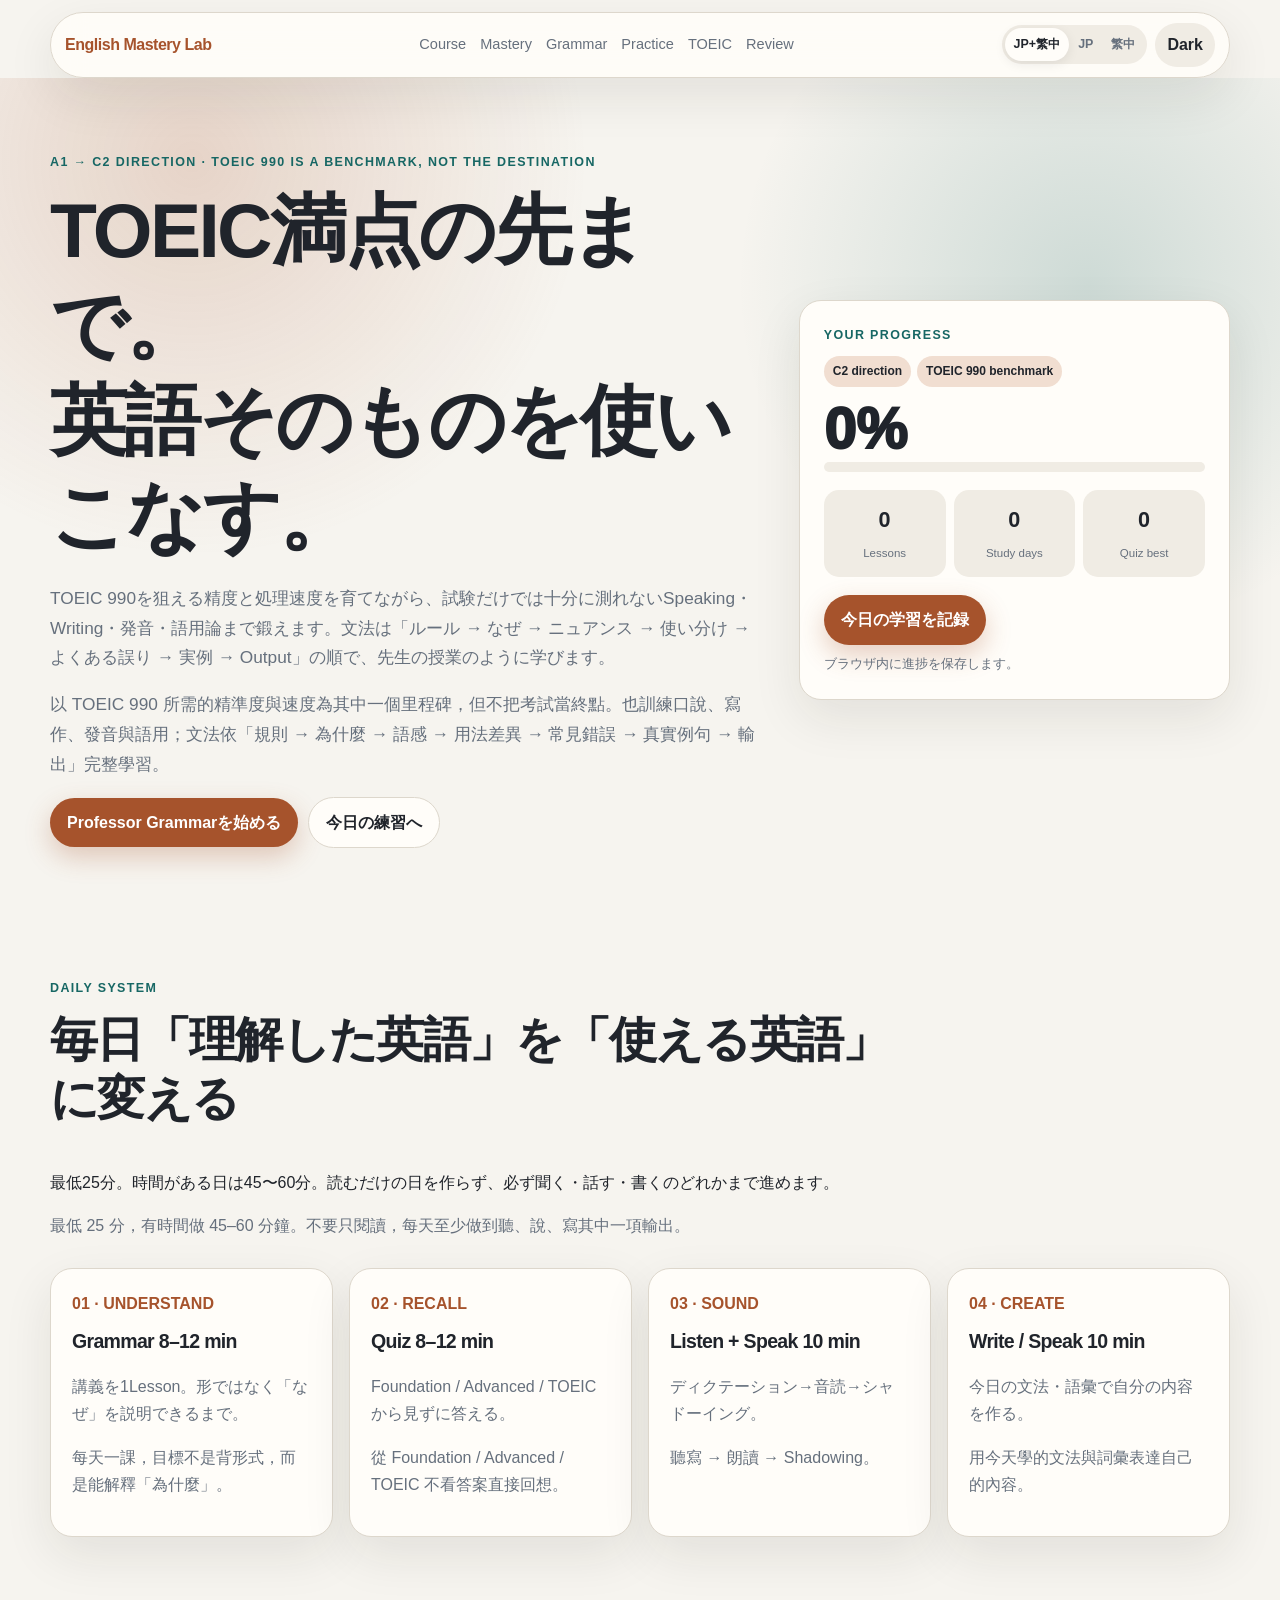
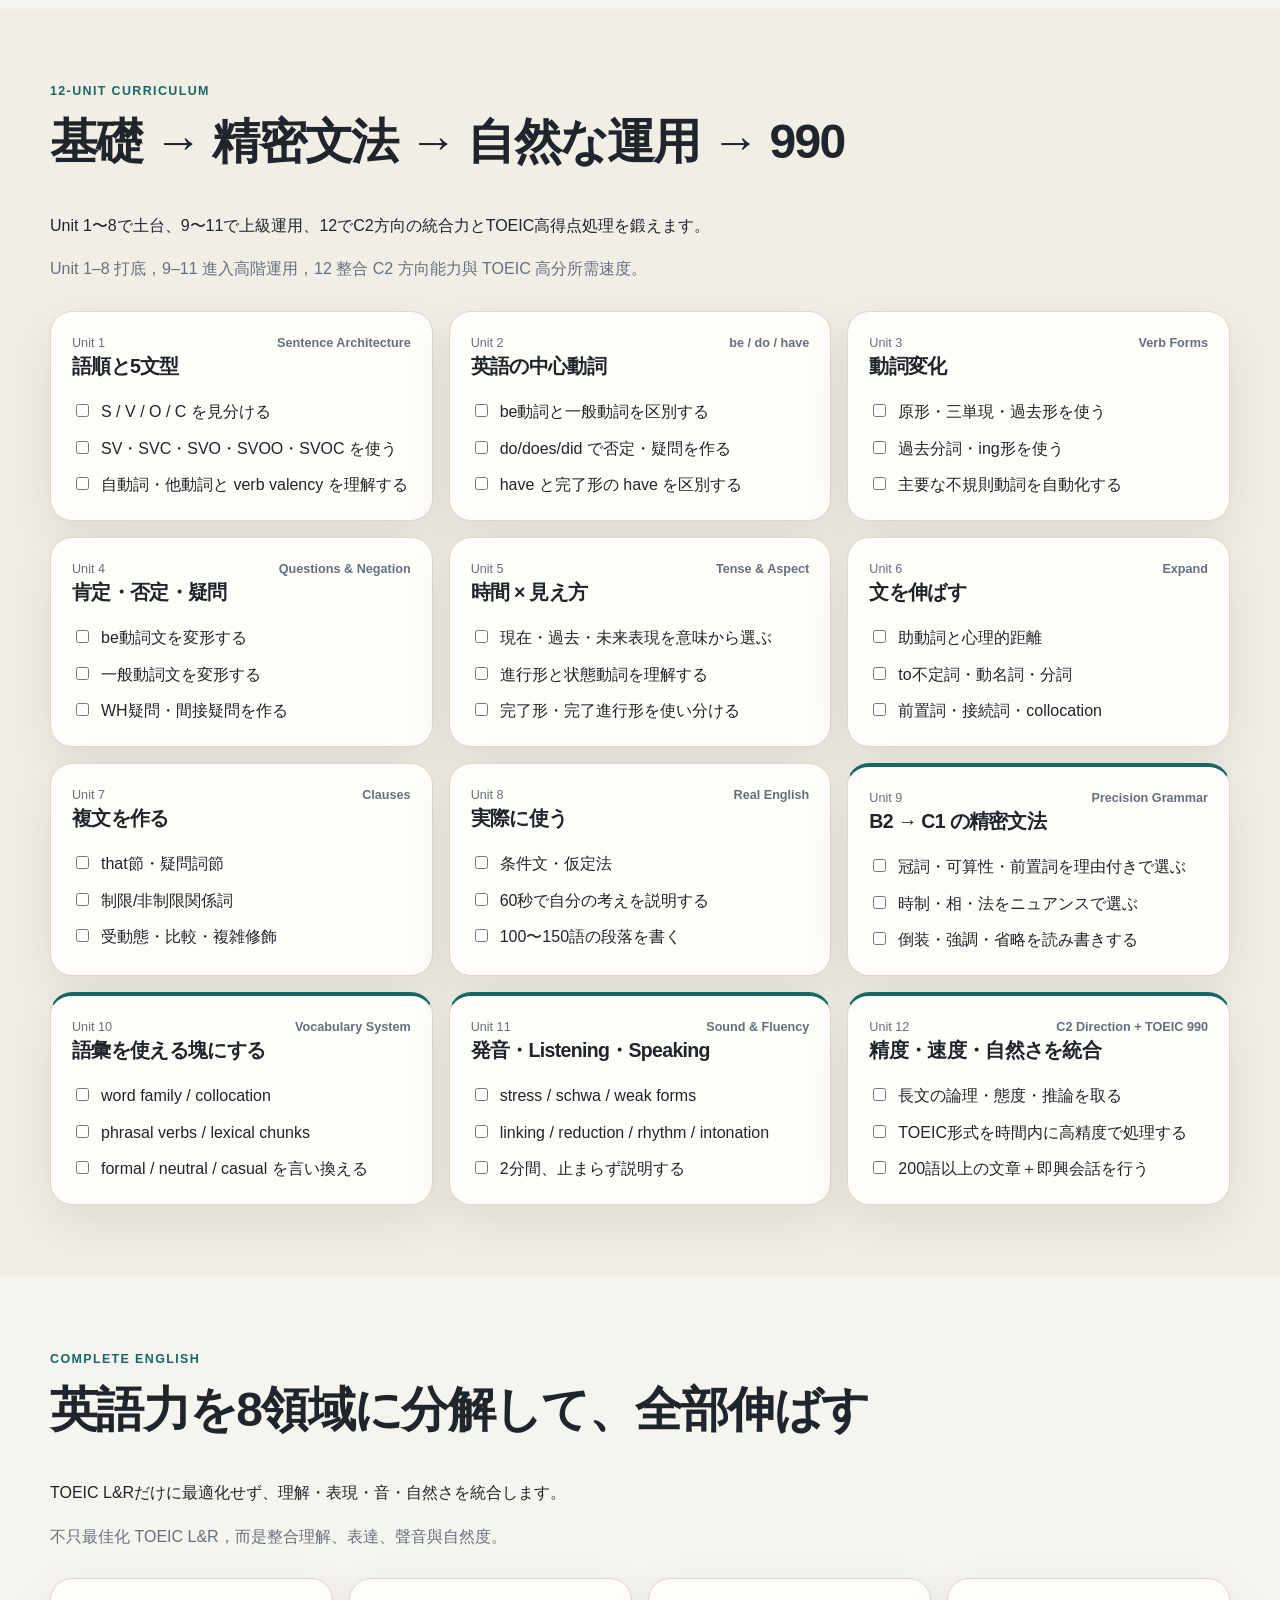
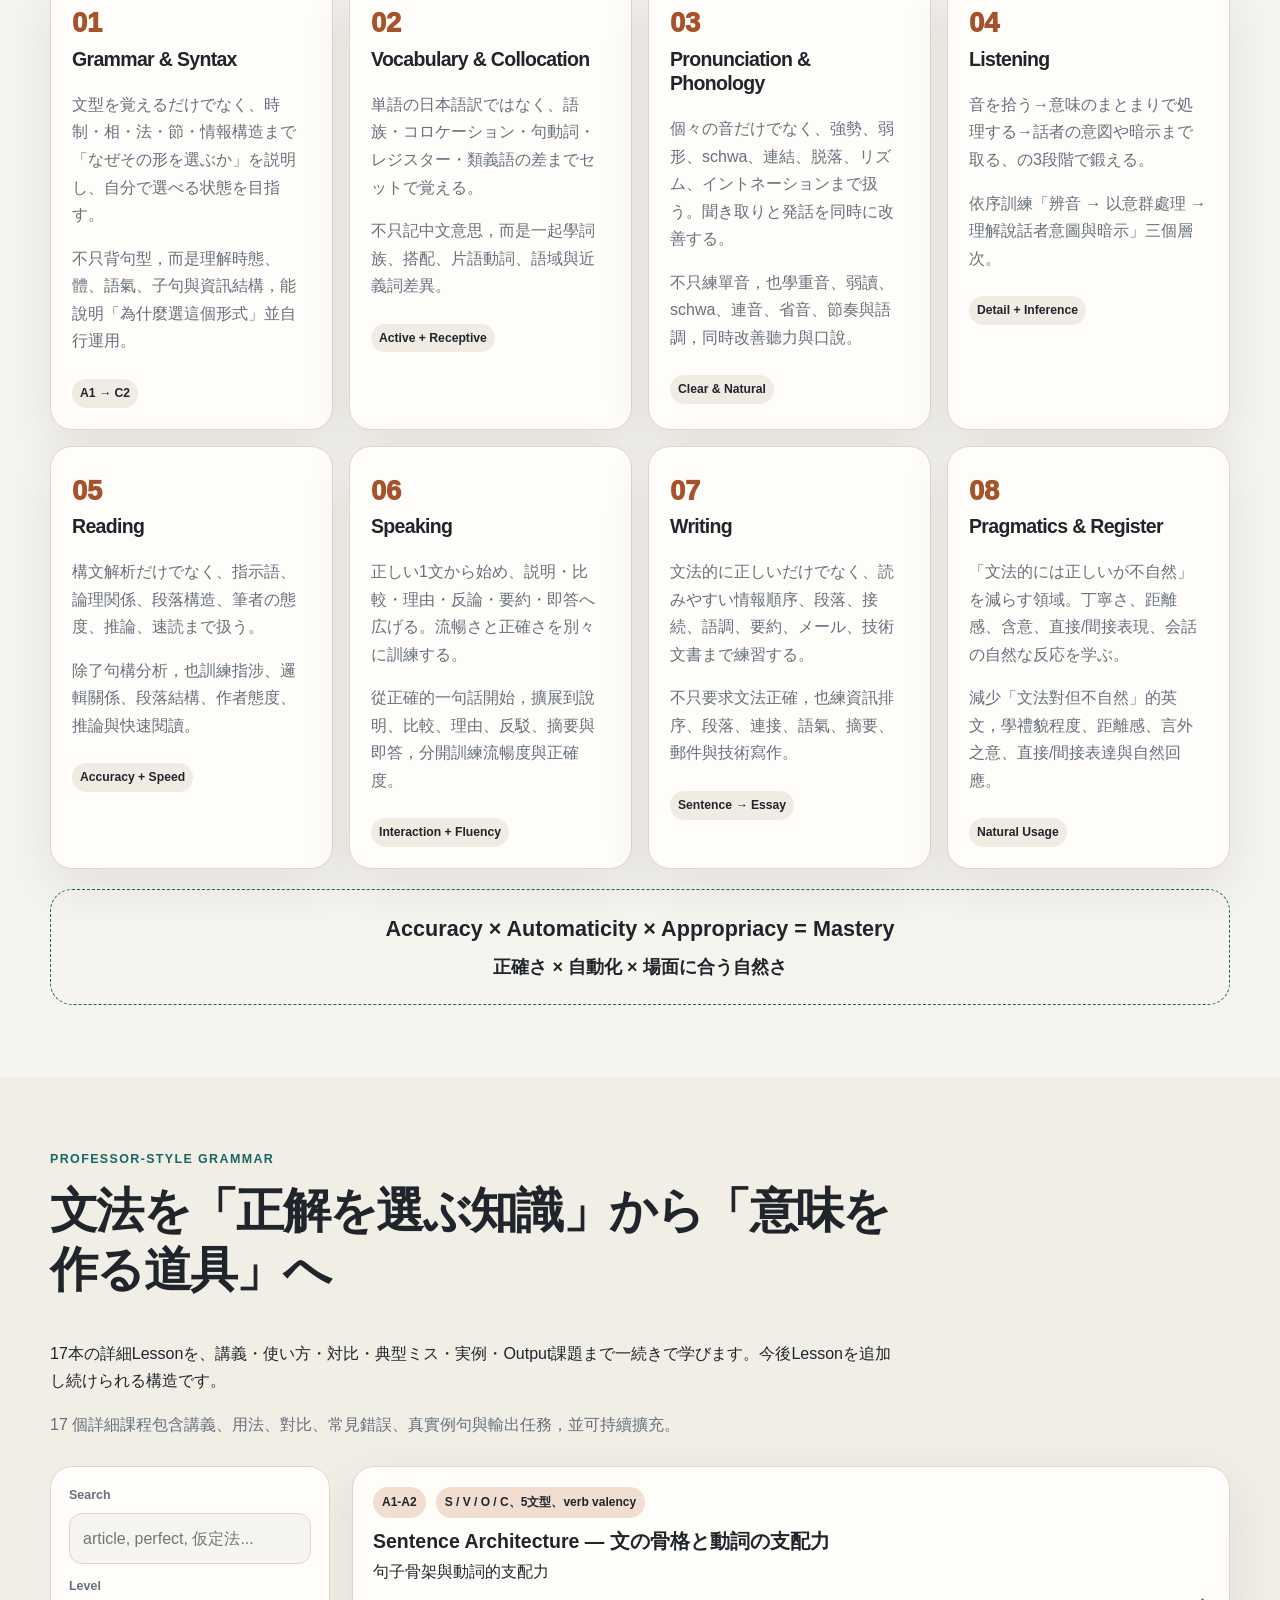
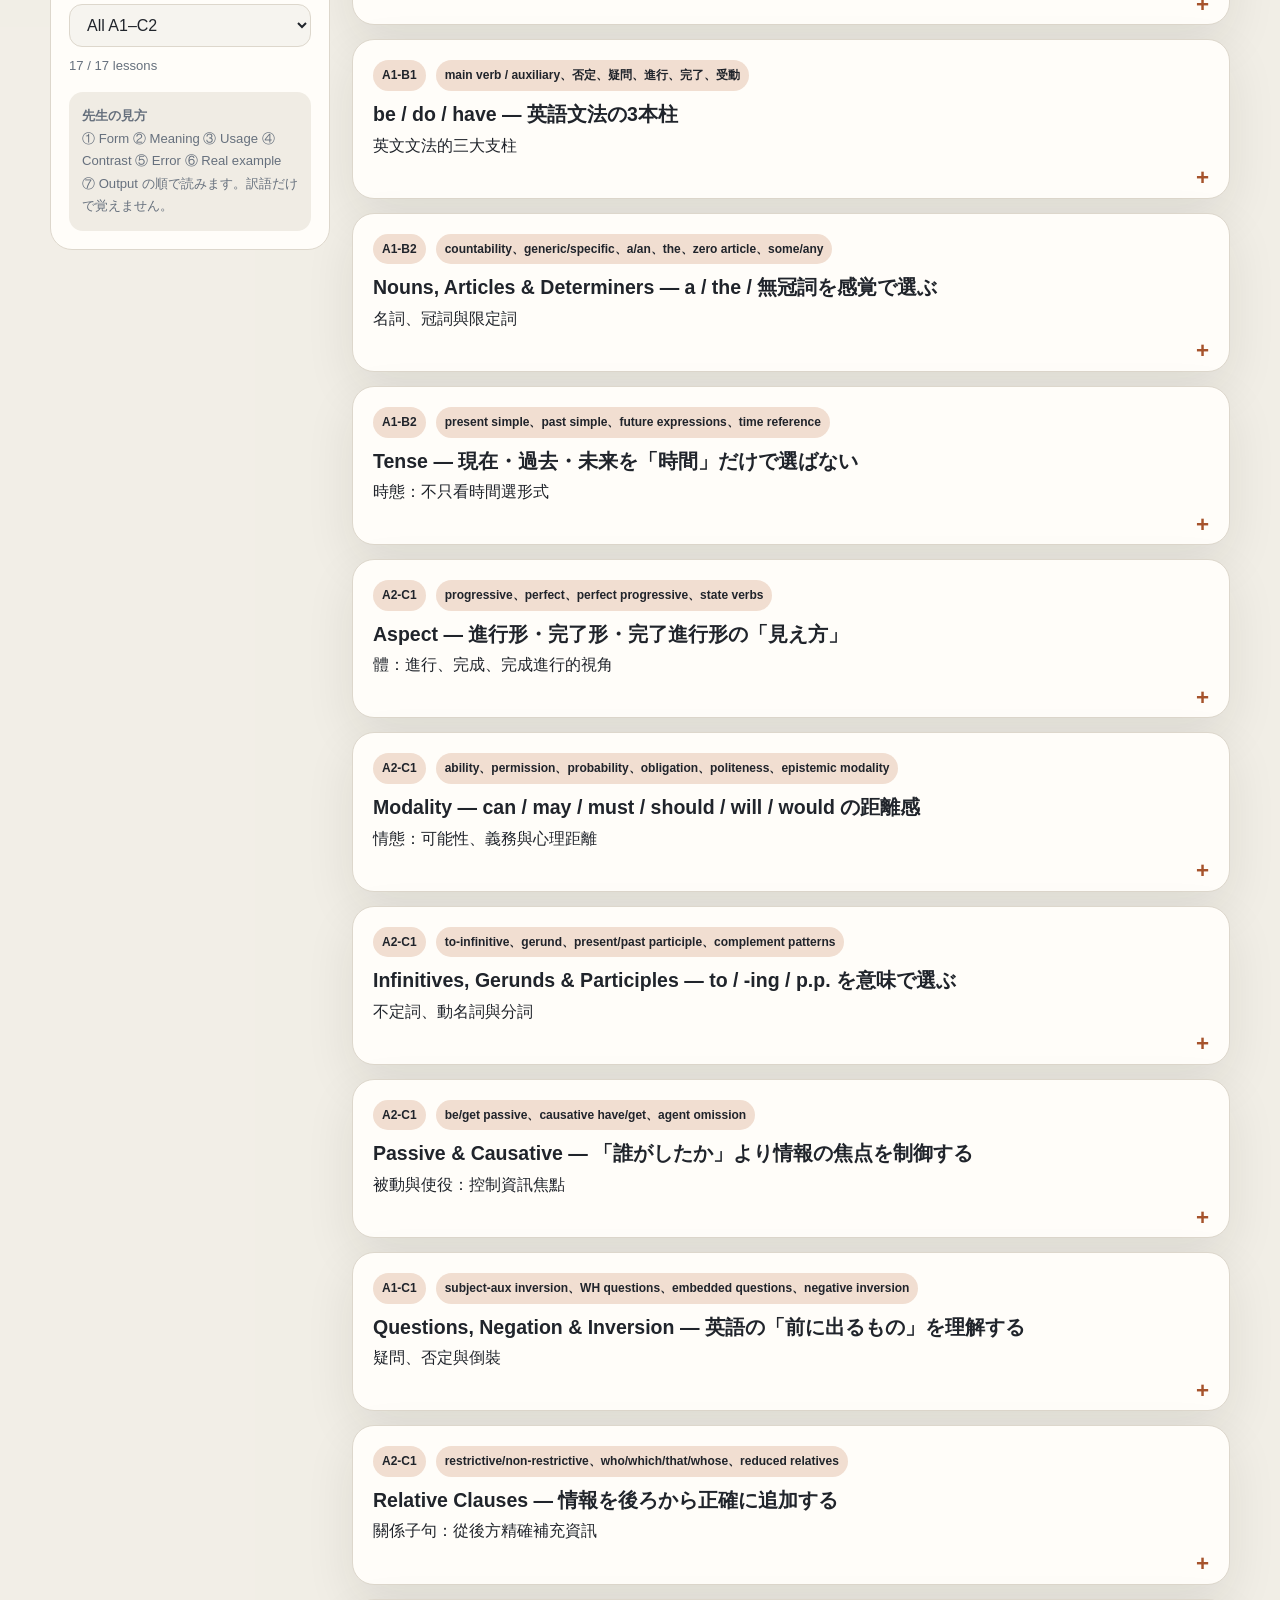
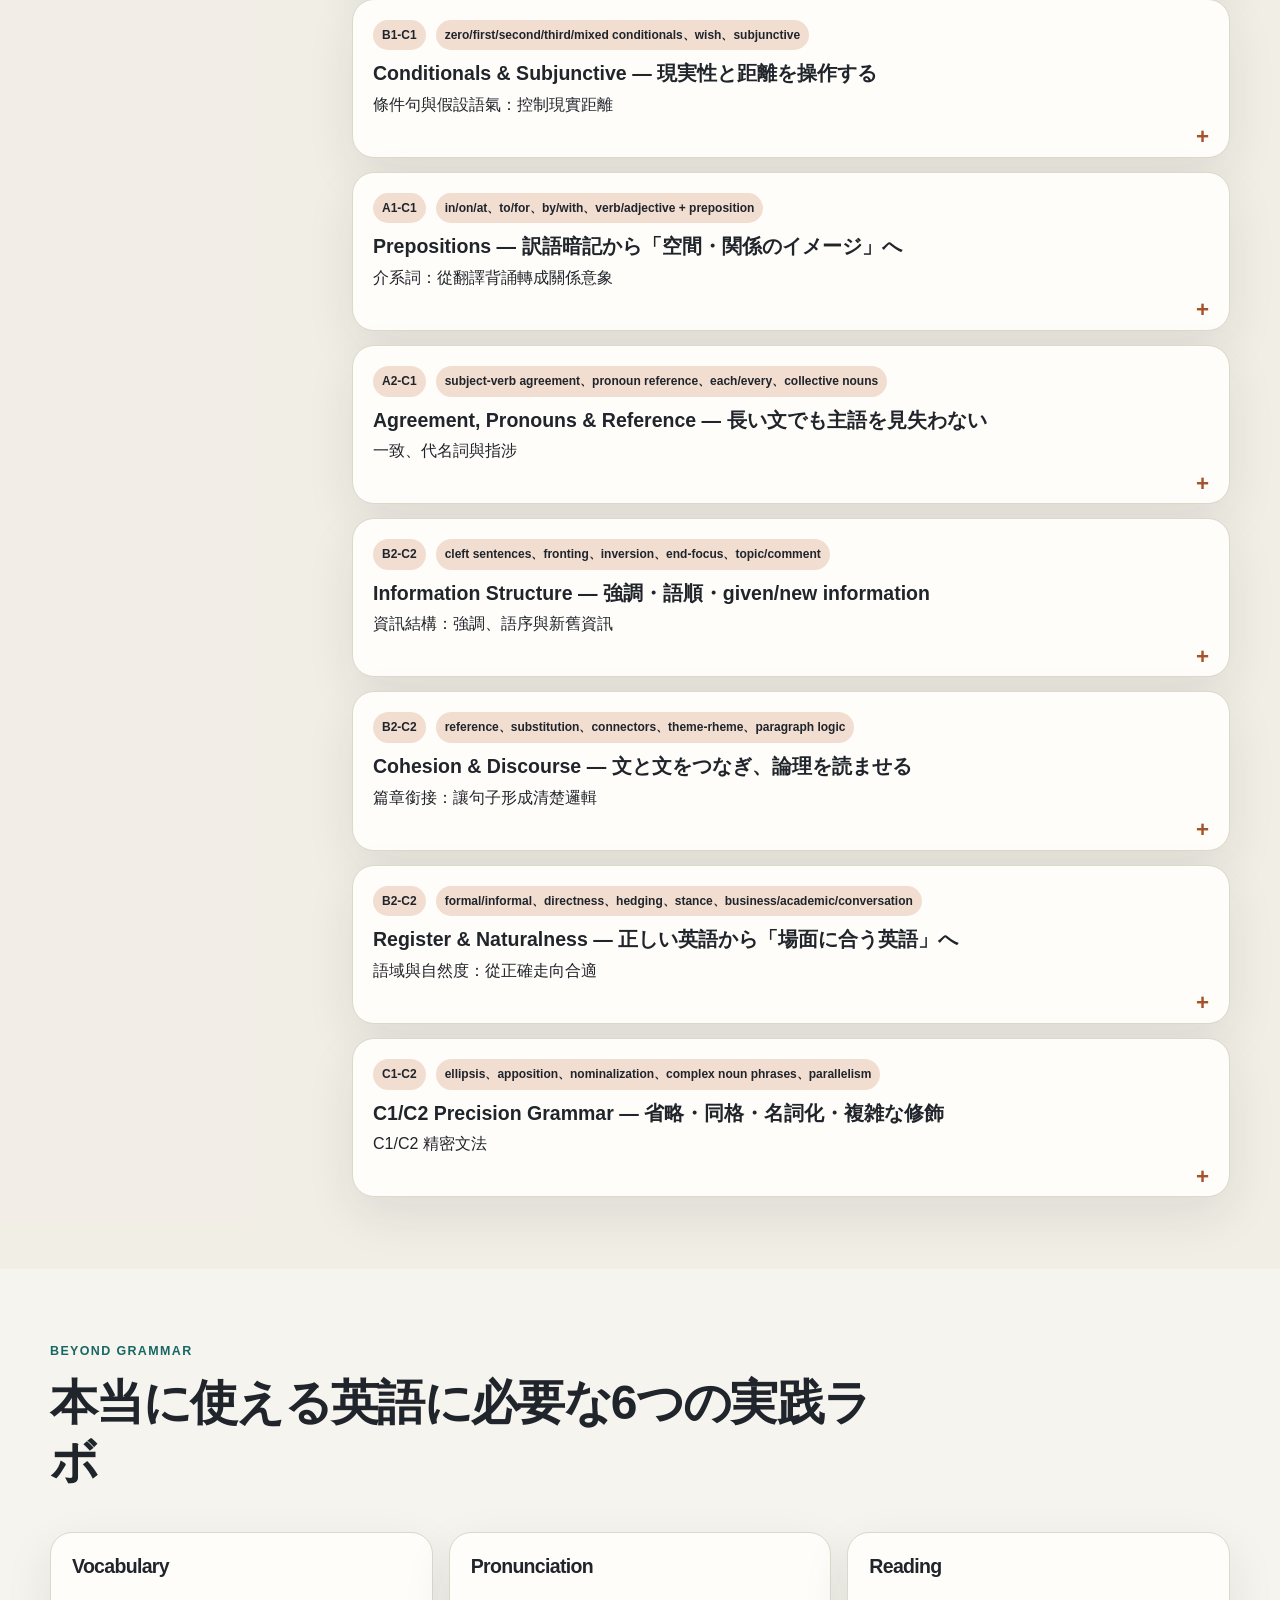
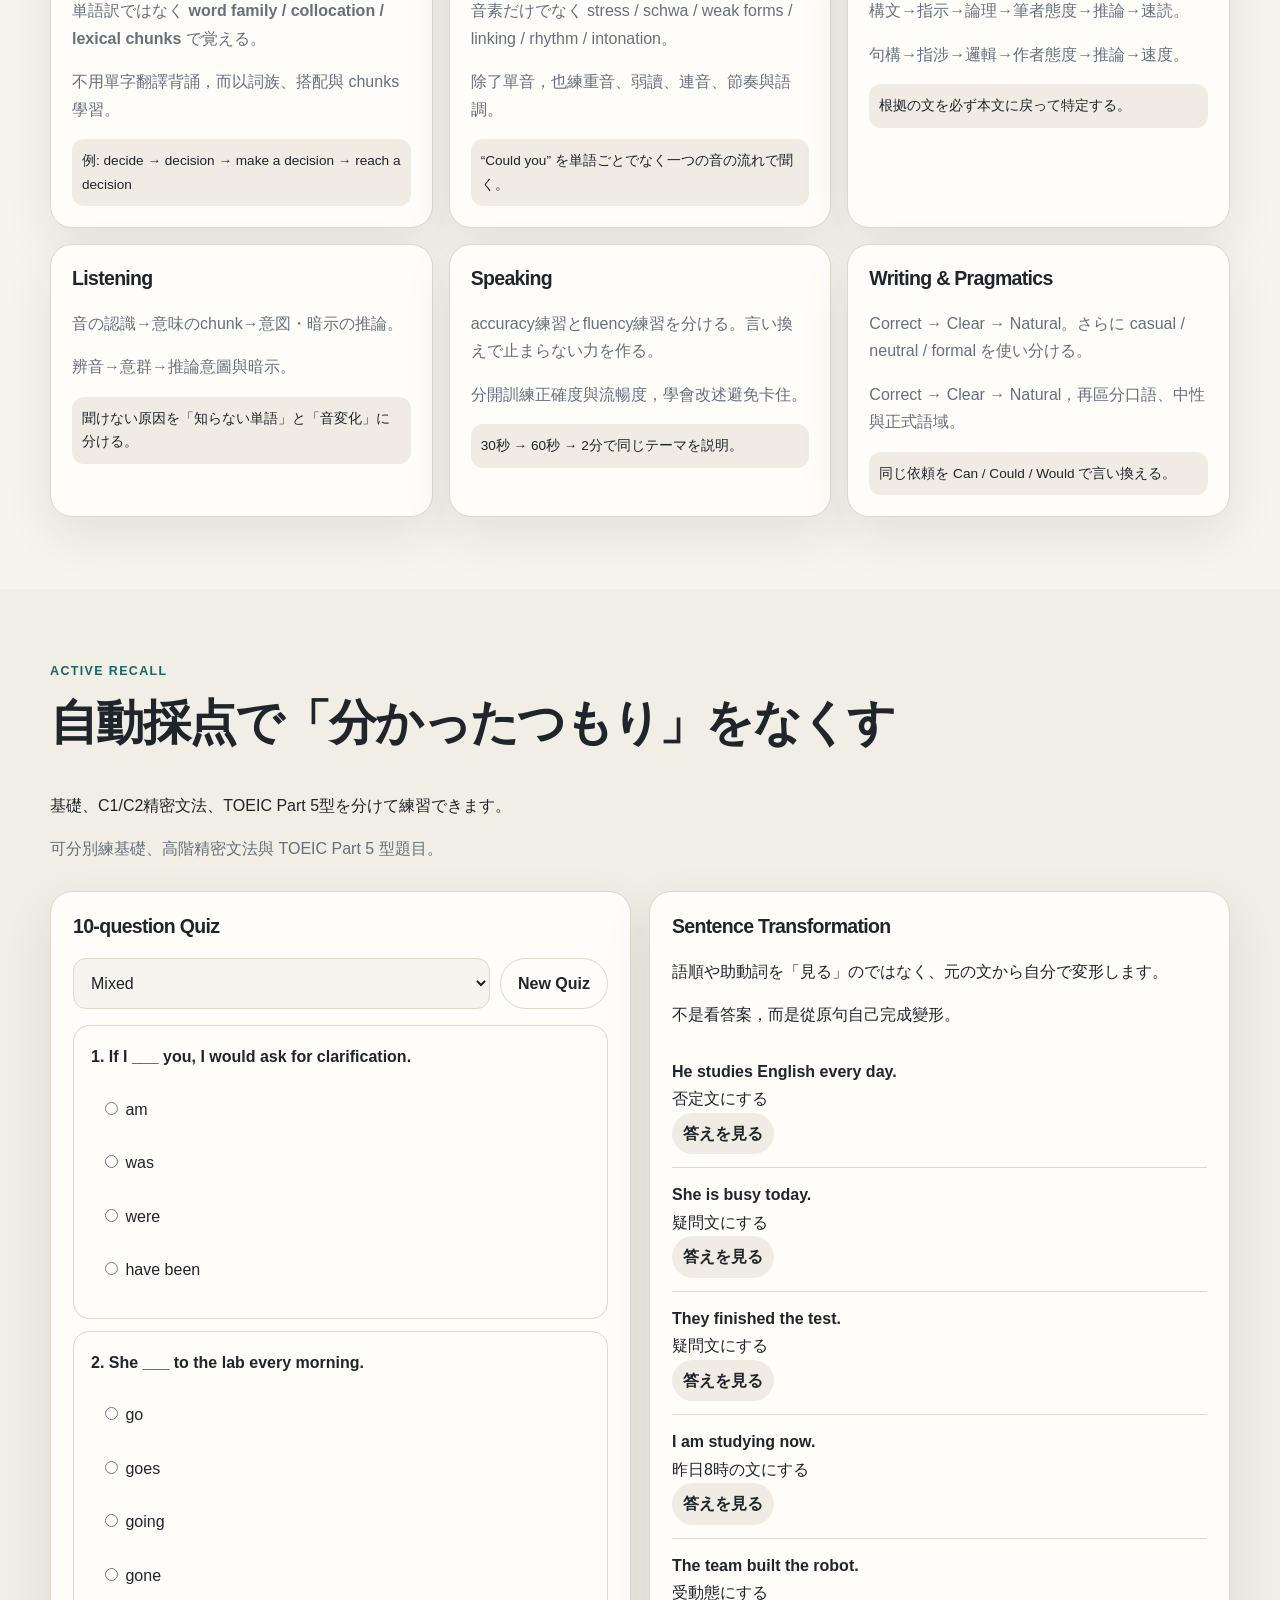
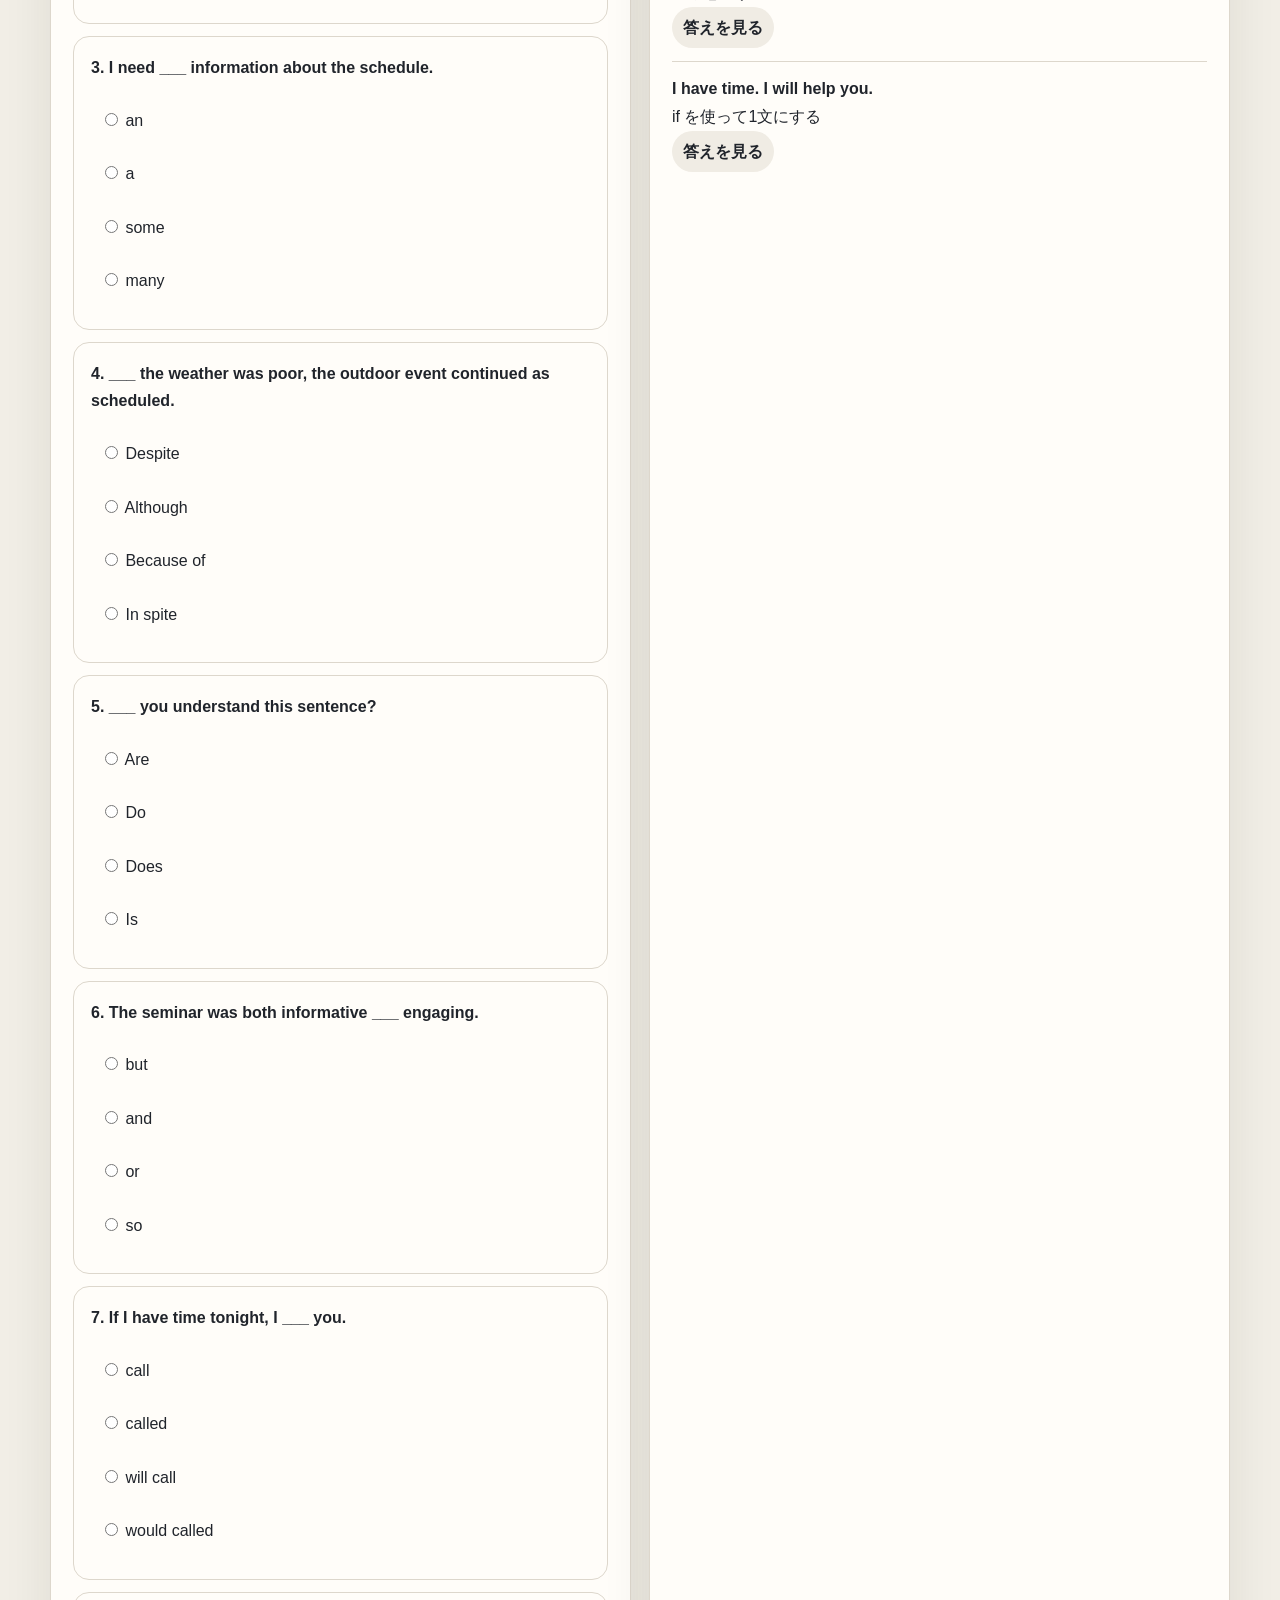
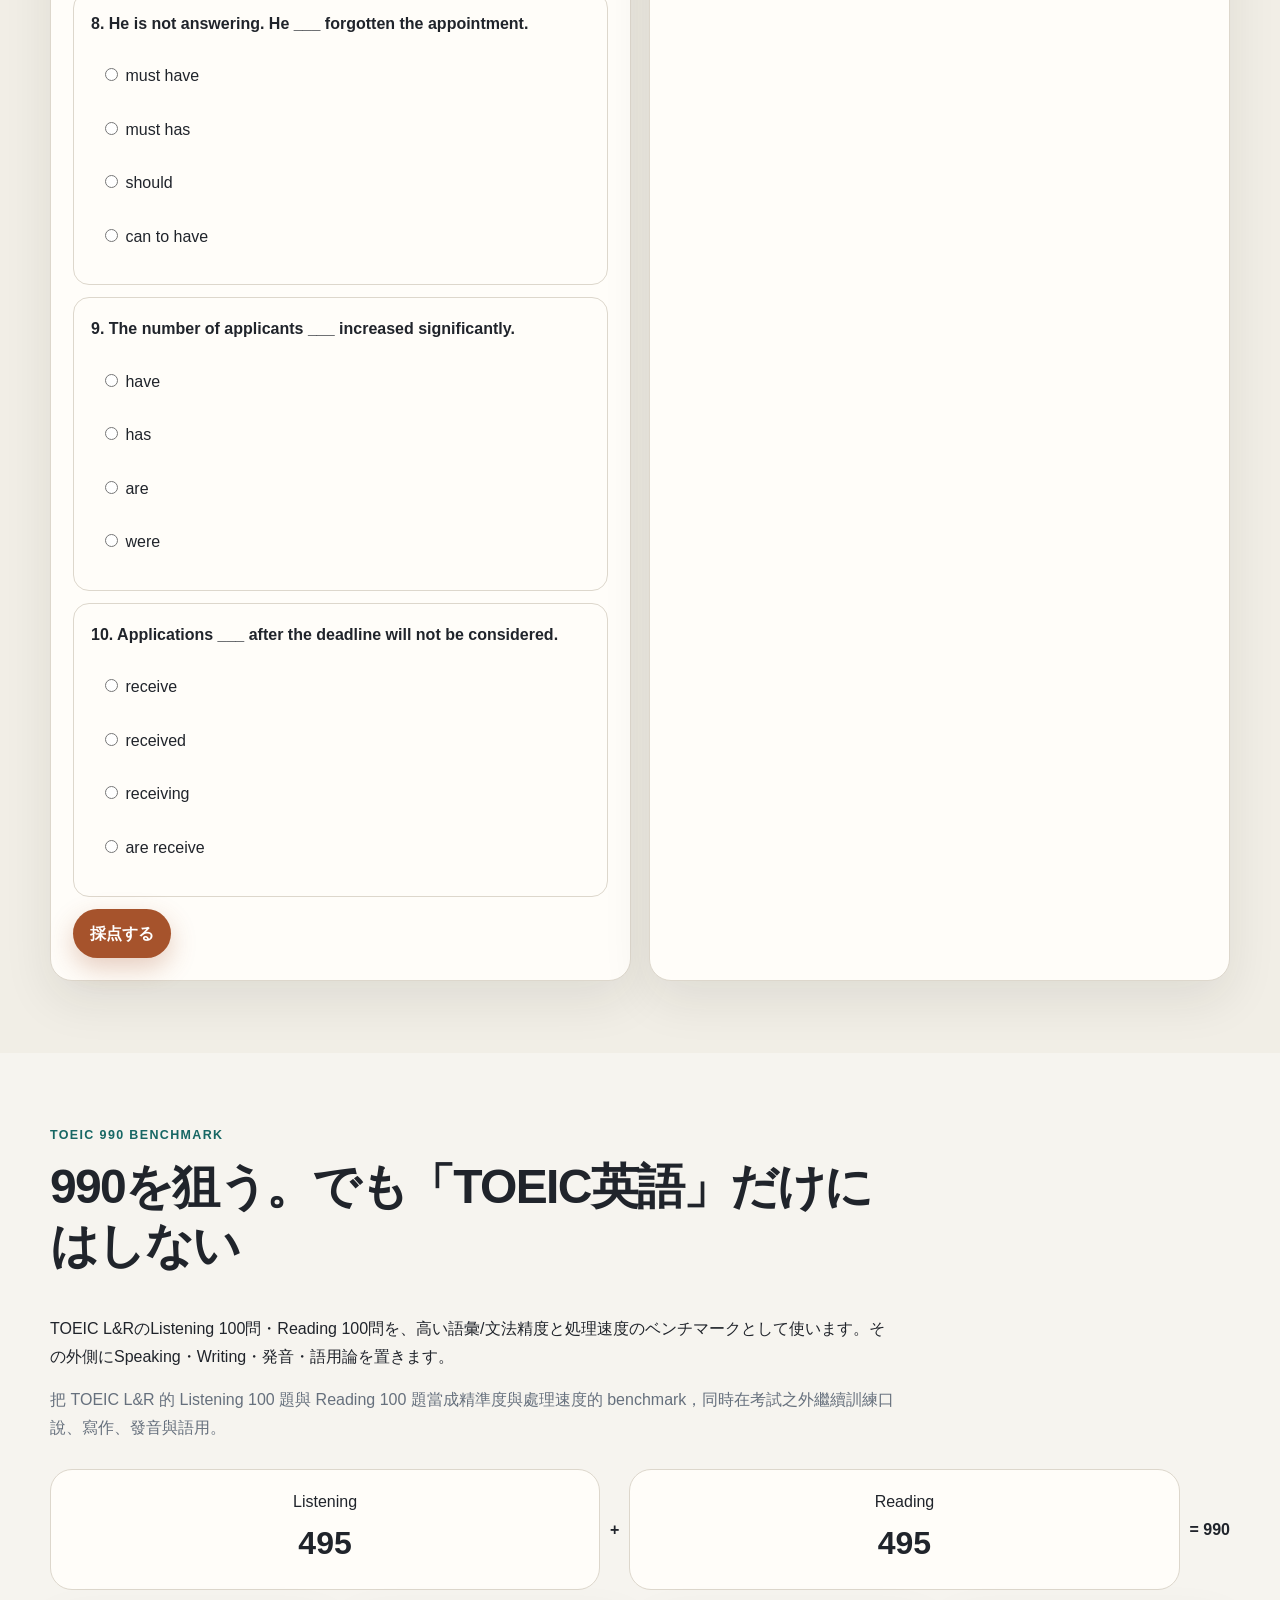
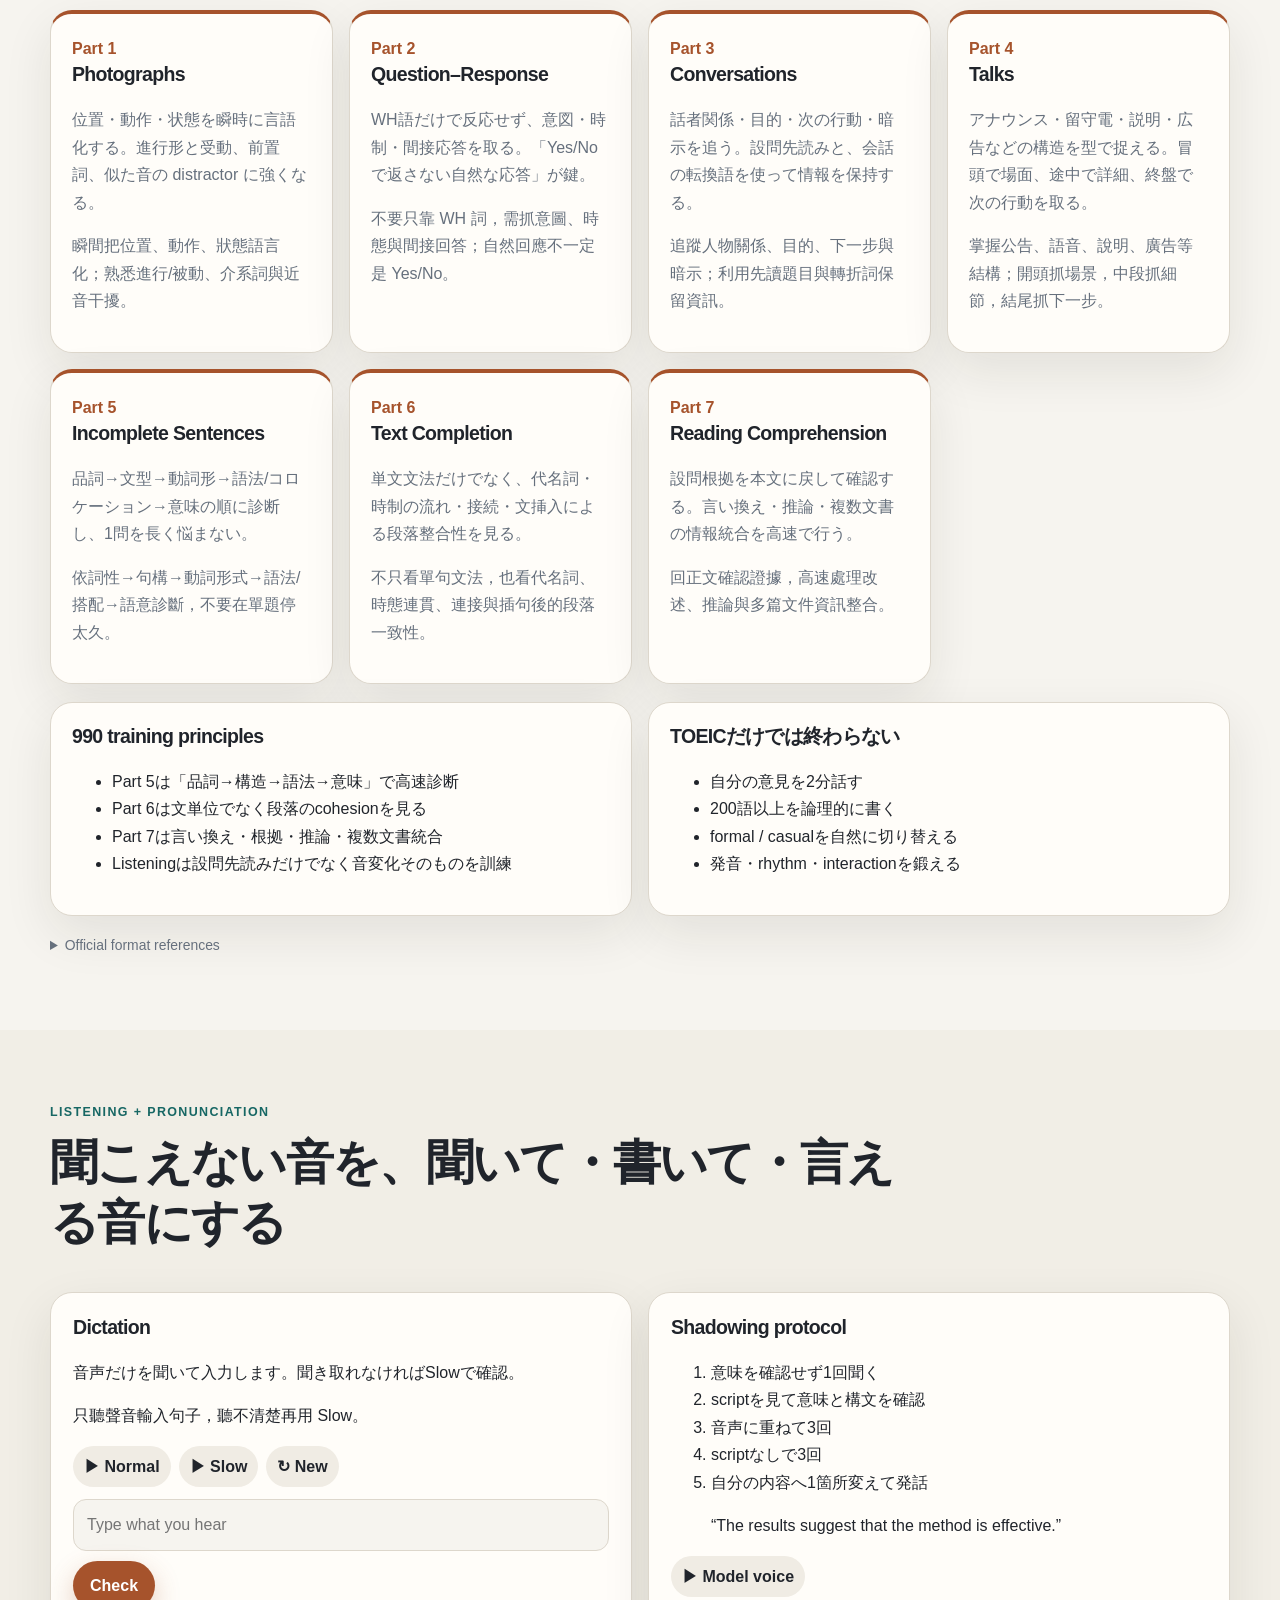
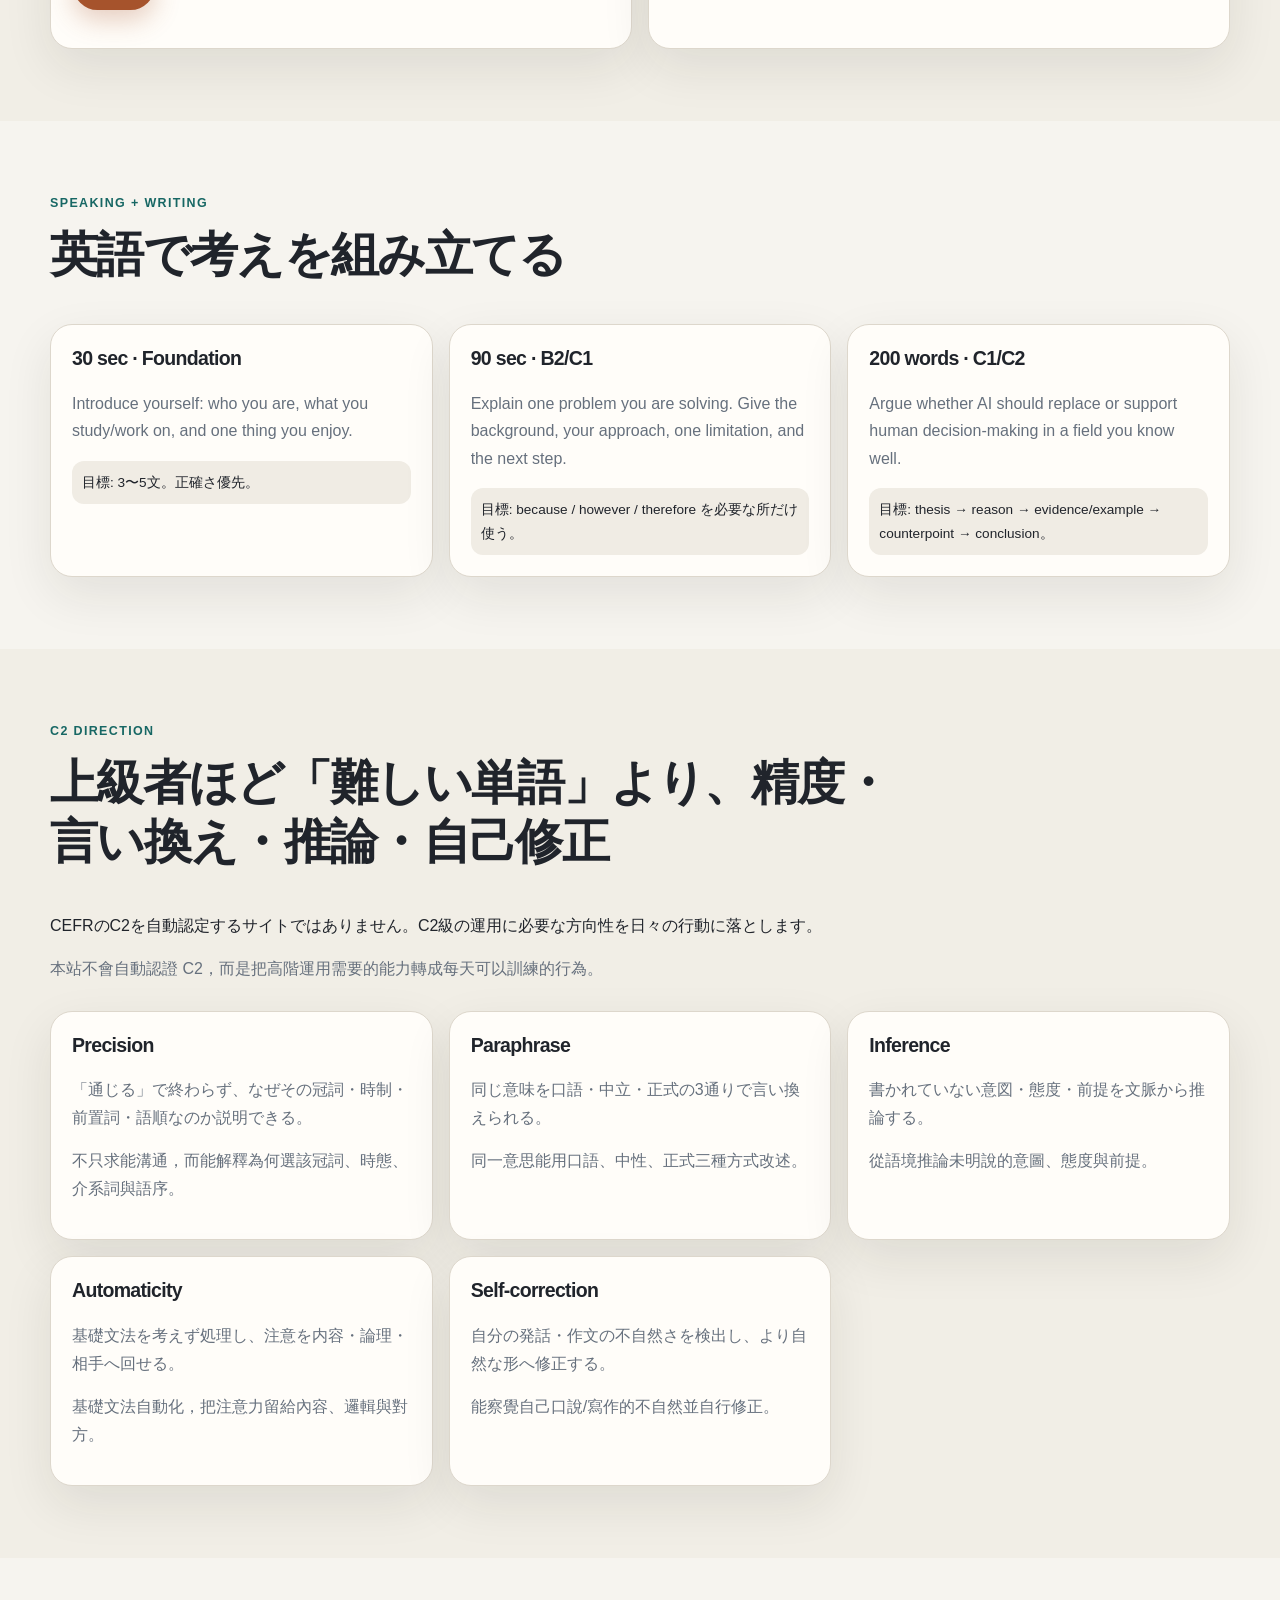
==== commit f743aa56: "Rebuild site as complete English mastery curriculum" ====
--- a/index.html
+++ b/index.html
@@ -3,549 +3,184 @@
 <head>
   <meta charset="utf-8" />
   <meta name="viewport" content="width=device-width, initial-scale=1" />
-  <title>English Study Lab | JP / 繁中</title>
-  <meta name="description" content="日本語・繁體中文で英語を基礎から学び直す実践型教材。文法、例文、クイズ、ディクテーション、音読、作文、復習まで1サイトで学習できます。" />
-  <link rel="stylesheet" href="styles.css" />
+  <title>English Mastery Lab | C2 Direction + TOEIC 990 | JP / 繁中</title>
+  <meta name="description" content="日本語・繁體中文で英語を基礎から高度な運用力まで学ぶ実践教材。文法・語法・語彙・発音・Listening・Reading・Speaking・Writingを統合し、TOEIC 990もベンチマークとして目指します。" />
+  <link rel="stylesheet" href="mastery.css" />
 </head>
 <body>
+  <nav class="topbar" aria-label="Main navigation">
+    <a class="brand" href="#top">English Mastery Lab</a>
+    <div class="nav">
+      <a href="#course">Course</a><a href="#mastery">Mastery</a><a href="#grammar">Grammar</a>
+      <a href="#practice">Practice</a><a href="#toeic">TOEIC</a><a href="#review">Review</a>
+    </div>
+    <div class="toolbar">
+      <div class="lang-switch">
+        <button class="lang-button active" data-lang="both" type="button">JP+繁中</button>
+        <button class="lang-button" data-lang="jp" type="button">JP</button>
+        <button class="lang-button" data-lang="tc" type="button">繁中</button>
+      </div>
+      <button id="themeToggle" class="ghost" type="button">Dark</button>
+    </div>
+  </nav>
+
   <header class="hero" id="top">
-    <nav class="topbar" aria-label="Main navigation">
-      <a class="brand" href="#top">English Study Lab</a>
-      <div class="navlinks">
-        <a href="#today">Today</a>
-        <a href="#course">Course</a>
-        <a href="#grammar">Grammar</a>
-        <a href="#practice">Practice</a>
-        <a href="#speaking">Speaking</a>
-        <a href="#review">Review</a>
+    <div class="container hero-grid">
+      <div>
+        <p class="eyebrow">A1 → C2 direction · TOEIC 990 is a benchmark, not the destination</p>
+        <h1>TOEIC満点の先まで。<br>英語そのものを使いこなす。</h1>
+        <p class="lead jp">TOEIC 990を狙える精度と処理速度を育てながら、試験だけでは十分に測れないSpeaking・Writing・発音・語用論まで鍛えます。文法は「ルール → なぜ → ニュアンス → 使い分け → よくある誤り → 実例 → Output」の順で、先生の授業のように学びます。</p>
+        <p class="lead tc">以 TOEIC 990 所需的精準度與速度為其中一個里程碑，但不把考試當終點。也訓練口說、寫作、發音與語用；文法依「規則 → 為什麼 → 語感 → 用法差異 → 常見錯誤 → 真實例句 → 輸出」完整學習。</p>
+        <div class="cta-row"><a class="primary" href="#grammar">Professor Grammarを始める</a><a class="secondary" href="#practice">今日の練習へ</a></div>
       </div>
-      <div class="toolbar">
-        <div class="lang-switch" aria-label="Explanation language">
-          <button class="lang-button active" type="button" data-lang="both">JP + 繁中</button>
-          <button class="lang-button" type="button" data-lang="jp">JP</button>
-          <button class="lang-button" type="button" data-lang="tc">繁中</button>
+      <aside class="dashboard">
+        <p class="eyebrow">Your Progress</p>
+        <div class="target-badges"><span>C2 direction</span><span>TOEIC 990 benchmark</span></div>
+        <div class="progress-number"><span id="progressPercent">0</span>%</div>
+        <div class="progress-track"><div id="progressBar" class="progress-bar"></div></div>
+        <div class="stats">
+          <div><strong id="completedCount">0</strong><span>Lessons</span></div>
+          <div><strong id="studyDayCount">0</strong><span>Study days</span></div>
+          <div><strong id="bestQuizScore">0</strong><span>Quiz best</span></div>
         </div>
-        <button id="themeToggle" class="ghost" type="button">Dark</button>
-      </div>
-    </nav>
-
-    <section class="hero-inner">
-      <div>
-        <p class="eyebrow">Grammar → Input → Output → Review</p>
-        <h1>英語を「読むだけ」ではなく、<br />毎日使って覚える教材。</h1>
-        <p class="lead jp">文法を理解したら、すぐに英文変換・クイズ・ディクテーション・音読・作文へ進みます。日本語で理解し、英語で出力するところまでを1セットにしました。</p>
-        <p class="lead tc">理解文法後，立刻進入句型轉換、測驗、聽寫、朗讀與寫作。先用日文／繁中理解，再真正用英文輸出。</p>
-        <div class="cta-row">
-          <a class="button" href="#today">今日の25分を始める</a>
-          <a class="button secondary" href="#course">コース全体を見る</a>
-        </div>
-      </div>
-
-      <aside class="hero-card dashboard-card">
-        <p class="eyebrow">Your Progress</p>
-        <h2><span id="progressPercent">0</span>%</h2>
-        <div class="progress-track" aria-label="course progress">
-          <div id="progressBar" class="progress-bar"></div>
-        </div>
-        <div class="dashboard-stats">
-          <div><strong id="completedCount">0</strong><span>Lessons done</span></div>
-          <div><strong id="studyDayCount">0</strong><span>Study days</span></div>
-          <div><strong id="bestQuizScore">0</strong><span>Best quiz</span></div>
-        </div>
-        <button id="markToday" class="button full" type="button">今日の学習を記録</button>
-        <p id="todayStatus" class="microcopy jp">ブラウザ内に進捗を保存します。</p>
-        <p class="microcopy tc">進度只保存在你的瀏覽器裡。</p>
+        <button id="markToday" class="primary" type="button">今日の学習を記録</button>
+        <p id="todayStatus" class="micro">ブラウザ内に保存します。</p>
       </aside>
-    </section>
+    </div>
   </header>
 
   <main>
-    <section id="today" class="section">
-      <div class="section-title">
-        <p class="eyebrow">25-minute routine</p>
-        <h2>今日の学習メニュー</h2>
-        <p class="jp">毎日「理解 → 思い出す → 聞く → 話す → 書く」の順で回します。全部やっても約25分を想定しています。</p>
-        <p class="tc">每天依序完成「理解 → 回想 → 聽 → 說 → 寫」，一輪約 25 分鐘。</p>
-      </div>
-
-      <div class="routine-grid">
-        <article class="routine-card">
-          <span>01 · 5 min</span>
-          <h3>Understand</h3>
-          <p class="jp">下のGrammar Mapから1テーマだけ読む。全部覚えようとしない。</p>
-          <p class="tc">從 Grammar Map 選一個主題閱讀，不要一次全部背完。</p>
-          <a href="#grammar">文法を見る →</a>
-        </article>
-        <article class="routine-card">
-          <span>02 · 7 min</span>
-          <h3>Recall</h3>
-          <p class="jp">クイズと英文変換で「見ずに出す」。間違いはその場で理由まで確認。</p>
-          <p class="tc">用測驗與句型轉換「不看答案回想」，錯了就確認原因。</p>
-          <a href="#practice">問題を解く →</a>
-        </article>
-        <article class="routine-card">
-          <span>03 · 5 min</span>
-          <h3>Listen</h3>
-          <p class="jp">英文を聞き、見ないで入力する。聞き取れなければ0.8倍で再生。</p>
-          <p class="tc">聽英文後不看原文直接輸入，聽不懂就用慢速再聽。</p>
-          <a href="#dictation">ディクテーション →</a>
-        </article>
-        <article class="routine-card">
-          <span>04 · 5 min</span>
-          <h3>Speak</h3>
-          <p class="jp">1文につき3回。①聞く ②重ねて言う ③音声なしで言う。</p>
-          <p class="tc">每句三次：①聽 ②跟讀 ③不播放自己說。</p>
-          <a href="#speaking">音読する →</a>
-        </article>
-        <article class="routine-card">
-          <span>05 · 3 min</span>
-          <h3>Write</h3>
-          <p class="jp">その日の文法を使って、自分のことを2〜3文書く。</p>
-          <p class="tc">用今天的文法寫 2～3 句跟自己有關的英文。</p>
-          <a href="#writing">作文する →</a>
-        </article>
-      </div>
-
-      <div class="principle-note">
-        <strong>Rule:</strong>
-        <span class="jp">「分かった」で終わらず、同じ文法を最低1回は自分で出力する。</span>
-        <span class="tc">不要停在「看懂了」，同一個文法至少要自己輸出一次。</span>
+    <section class="section" id="routine">
+      <div class="container">
+        <div class="section-head"><p class="eyebrow">Daily system</p><h2>毎日「理解した英語」を「使える英語」に変える</h2><p class="jp">最低25分。時間がある日は45〜60分。読むだけの日を作らず、必ず聞く・話す・書くのどれかまで進めます。</p><p class="tc">最低 25 分，有時間做 45–60 分鐘。不要只閱讀，每天至少做到聽、說、寫其中一項輸出。</p></div>
+        <div class="grid grid-4">
+          <article class="card"><strong class="kicker">01 · UNDERSTAND</strong><h3>Grammar 8–12 min</h3><p class="jp">講義を1Lesson。形ではなく「なぜ」を説明できるまで。</p><p class="tc">每天一課，目標不是背形式，而是能解釋「為什麼」。</p></article>
+          <article class="card"><strong class="kicker">02 · RECALL</strong><h3>Quiz 8–12 min</h3><p class="jp">Foundation / Advanced / TOEICから見ずに答える。</p><p class="tc">從 Foundation / Advanced / TOEIC 不看答案直接回想。</p></article>
+          <article class="card"><strong class="kicker">03 · SOUND</strong><h3>Listen + Speak 10 min</h3><p class="jp">ディクテーション→音読→シャドーイング。</p><p class="tc">聽寫 → 朗讀 → Shadowing。</p></article>
+          <article class="card"><strong class="kicker">04 · CREATE</strong><h3>Write / Speak 10 min</h3><p class="jp">今日の文法・語彙で自分の内容を作る。</p><p class="tc">用今天學的文法與詞彙表達自己的內容。</p></article>
+        </div>
       </div>
     </section>
 
-    <section id="course" class="section alt">
-      <div class="section-title">
-        <p class="eyebrow">8-unit foundation course</p>
-        <h2>基礎から実用までの8ユニット</h2>
-        <p class="jp">上から順番に進めます。各チェックは自動保存されます。</p>
-        <p class="tc">從上到下依序學習，每個勾選都會自動保存。</p>
-      </div>
-
-      <div class="course-grid">
-        <article class="course-card">
-          <div class="unit-head"><span>Unit 1</span><strong>Sentence Skeleton</strong></div>
-          <h3>語順と5文型</h3>
-          <label><input type="checkbox" data-progress="u1-1" /> S / V / O / C を見分ける</label>
-          <label><input type="checkbox" data-progress="u1-2" /> SV・SVC・SVO・SVOO・SVOC</label>
-          <label><input type="checkbox" data-progress="u1-3" /> 日本語語順から英語語順へ変換する</label>
-        </article>
-
-        <article class="course-card">
-          <div class="unit-head"><span>Unit 2</span><strong>be / do / have</strong></div>
-          <h3>英語の中心動詞</h3>
-          <label><input type="checkbox" data-progress="u2-1" /> be動詞と一般動詞を区別する</label>
-          <label><input type="checkbox" data-progress="u2-2" /> do/does/didで否定・疑問を作る</label>
-          <label><input type="checkbox" data-progress="u2-3" /> haveと完了形のhaveを区別する</label>
-        </article>
-
-        <article class="course-card">
-          <div class="unit-head"><span>Unit 3</span><strong>Verb Forms</strong></div>
-          <h3>動詞変化</h3>
-          <label><input type="checkbox" data-progress="u3-1" /> 原形・三単現・過去形</label>
-          <label><input type="checkbox" data-progress="u3-2" /> 過去分詞・ing形</label>
-          <label><input type="checkbox" data-progress="u3-3" /> 主要な不規則動詞を使える</label>
-        </article>
-
-        <article class="course-card">
-          <div class="unit-head"><span>Unit 4</span><strong>Questions</strong></div>
-          <h3>肯定・否定・疑問</h3>
-          <label><input type="checkbox" data-progress="u4-1" /> be動詞文を変形する</label>
-          <label><input type="checkbox" data-progress="u4-2" /> 一般動詞文を変形する</label>
-          <label><input type="checkbox" data-progress="u4-3" /> WH疑問文を作る</label>
-        </article>
-
-        <article class="course-card">
-          <div class="unit-head"><span>Unit 5</span><strong>Tenses</strong></div>
-          <h3>時間 × アスペクト</h3>
-          <label><input type="checkbox" data-progress="u5-1" /> 現在・過去・未来</label>
-          <label><input type="checkbox" data-progress="u5-2" /> 進行形</label>
-          <label><input type="checkbox" data-progress="u5-3" /> 完了形・完了進行形</label>
-        </article>
-
-        <article class="course-card">
-          <div class="unit-head"><span>Unit 6</span><strong>Expand</strong></div>
-          <h3>文を伸ばす</h3>
-          <label><input type="checkbox" data-progress="u6-1" /> 助動詞</label>
-          <label><input type="checkbox" data-progress="u6-2" /> to不定詞・動名詞・分詞</label>
-          <label><input type="checkbox" data-progress="u6-3" /> 前置詞と接続詞</label>
-        </article>
-
-        <article class="course-card">
-          <div class="unit-head"><span>Unit 7</span><strong>Clauses</strong></div>
-          <h3>複文を作る</h3>
-          <label><input type="checkbox" data-progress="u7-1" /> that節・疑問詞節</label>
-          <label><input type="checkbox" data-progress="u7-2" /> 関係詞</label>
-          <label><input type="checkbox" data-progress="u7-3" /> 受動態・比較</label>
-        </article>
-
-        <article class="course-card">
-          <div class="unit-head"><span>Unit 8</span><strong>Real English</strong></div>
-          <h3>実際に使う</h3>
-          <label><input type="checkbox" data-progress="u8-1" /> 仮定法・条件文</label>
-          <label><input type="checkbox" data-progress="u8-2" /> 30秒で自己紹介する</label>
-          <label><input type="checkbox" data-progress="u8-3" /> 100語の短文を書く</label>
-        </article>
+    <section class="section alt" id="course">
+      <div class="container">
+        <div class="section-head"><p class="eyebrow">12-unit curriculum</p><h2>基礎 → 精密文法 → 自然な運用 → 990</h2><p class="jp">Unit 1〜8で土台、9〜11で上級運用、12でC2方向の統合力とTOEIC高得点処理を鍛えます。</p><p class="tc">Unit 1–8 打底，9–11 進入高階運用，12 整合 C2 方向能力與 TOEIC 高分所需速度。</p></div>
+        <div id="courseGrid" class="grid grid-3"></div>
       </div>
     </section>
 
-    <section id="grammar" class="section">
-      <div class="section-title">
-        <p class="eyebrow">Grammar map</p>
-        <h2>必要な文法を、使う形で確認する</h2>
-        <p class="jp">説明を読むだけではなく、「Form（形）→ Meaning（意味）→ Example（例）→ Output（自分で作る）」の順で見ます。</p>
-        <p class="tc">不是只看說明，而是依「形式 → 意義 → 例句 → 自己輸出」來理解。</p>
-      </div>
-
-      <div class="grammar-grid">
-        <article class="grammar-card">
-          <p class="tag">01</p>
-          <h3>5文型</h3>
-          <p><code>SV / SVC / SVO / SVOO / SVOC</code></p>
-          <p class="jp"><strong>ポイント:</strong> 英語は語順が役割を決める。</p>
-          <p class="tc"><strong>重點:</strong> 英文靠語序決定句子角色。</p>
-          <div class="mini-examples">
-            <p>I work. <span>SV</span></p>
-            <p>She is kind. <span>SVC</span></p>
-            <p>I study English. <span>SVO</span></p>
-            <p>He gave me a book. <span>SVOO</span></p>
-            <p>They made me happy. <span>SVOC</span></p>
-          </div>
-          <p class="output">Output → “I ___.” “I ___ something.” の2文を作る。</p>
-        </article>
-
-        <article class="grammar-card">
-          <p class="tag">02</p>
-          <h3>be / do / have</h3>
-          <p><code>be = state</code> <code>do = action support</code> <code>have = possession/perfect</code></p>
-          <p class="jp"><strong>ポイント:</strong> be動詞文ではdoを使わない。一般動詞の疑問・否定にはdo系を使う。</p>
-          <p class="tc"><strong>重點:</strong> be 動詞句不用 do；一般動詞的否定與疑問要用 do/does/did。</p>
-          <div class="mini-examples">
-            <p>She is busy.</p>
-            <p>She does not work today.</p>
-            <p>Does she work here?</p>
-            <p>She has finished the task.</p>
-          </div>
-          <p class="output">Output → “I am … / I do not … / I have …” を1文ずつ。</p>
-        </article>
-
-        <article class="grammar-card">
-          <p class="tag">03</p>
-          <h3>動詞5変化</h3>
-          <p><code>base → 3rd person → past → p.p. → -ing</code></p>
-          <div class="verb-chain">
-            <span>go</span><b>→</b><span>goes</span><b>→</b><span>went</span><b>→</b><span>gone</span><b>→</b><span>going</span>
-          </div>
-          <p class="jp"><strong>使い分け:</strong> 原形は助動詞後、過去分詞は完了/受動、ingは進行/動名詞。</p>
-          <p class="tc"><strong>用法:</strong> 原形接助動詞；過去分詞用於完成/被動；ing 用於進行/動名詞。</p>
-          <p class="output">Output → go / make / study の5変化を声に出す。</p>
-        </article>
-
-        <article class="grammar-card">
-          <p class="tag">04</p>
-          <h3>肯定・否定・疑問</h3>
-          <div class="formula">
-            <p><strong>be:</strong> He is busy. → He isn't busy. → Is he busy?</p>
-            <p><strong>do:</strong> He works. → He doesn't work. → Does he work?</p>
-          </div>
-          <p class="jp"><strong>注意:</strong> <code>Does he studies?</code> ではなく <code>Does he study?</code></p>
-          <p class="tc"><strong>注意:</strong> does 已經帶有第三人稱資訊，所以主要動詞回原形。</p>
-          <p class="output">Output → “She likes coffee.” を否定・疑問へ変換。</p>
-        </article>
-
-        <article class="grammar-card wide-card">
-          <p class="tag">05</p>
-          <h3>12時制</h3>
-          <div class="table-wrap">
-            <table>
-              <thead>
-                <tr><th>Time</th><th>Simple</th><th>Progressive</th><th>Perfect</th><th>Perfect Progressive</th></tr>
-              </thead>
-              <tbody>
-                <tr><th>Present</th><td>I study.</td><td>I am studying.</td><td>I have studied.</td><td>I have been studying.</td></tr>
-                <tr><th>Past</th><td>I studied.</td><td>I was studying.</td><td>I had studied.</td><td>I had been studying.</td></tr>
-                <tr><th>Future</th><td>I will study.</td><td>I will be studying.</td><td>I will have studied.</td><td>I will have been studying.</td></tr>
-              </tbody>
-            </table>
-          </div>
-          <p class="jp"><strong>覚え方:</strong> 時間（現在/過去/未来）と見え方（単純/進行/完了/完了進行）を分けて考える。</p>
-          <p class="tc"><strong>記法:</strong> 分開理解「時間」與「動作狀態」，不要把 12 個時態當 12 個完全不同的東西背。</p>
-          <p class="output">Output → “study” を現在・過去・現在進行・現在完了の4つで言う。</p>
-        </article>
-
-        <article class="grammar-card">
-          <p class="tag">06</p>
-          <h3>助動詞</h3>
-          <p><code>modal + base verb</code></p>
-          <ul class="compact-list">
-            <li>can — 能力 / 可能</li>
-            <li>could — 過去能力 / 丁寧</li>
-            <li>may — 許可 / 可能性</li>
-            <li>must — 義務 / 強い推量</li>
-            <li>should — 助言 / 当然</li>
-            <li>would — 丁寧 / 仮定</li>
-          </ul>
-          <p class="output">Output → “I can … / I should … / I would …”</p>
-        </article>
-
-        <article class="grammar-card">
-          <p class="tag">07</p>
-          <h3>to / -ing / participle</h3>
-          <div class="mini-examples">
-            <p>I want <strong>to learn</strong>.</p>
-            <p>I enjoy <strong>learning</strong>.</p>
-            <p>a <strong>broken</strong> robot</p>
-            <p>the person <strong>standing</strong> there</p>
-          </div>
-          <p class="jp"><strong>ポイント:</strong> to不定詞は「これから/目的」、動名詞は「行為そのもの」と捉えると整理しやすい。</p>
-          <p class="tc"><strong>重點:</strong> to 常帶「接下來/目的」感，動名詞則把行為本身當名詞。</p>
-          <p class="output">Output → want to / enjoy -ing で自分の文を作る。</p>
-        </article>
-
-        <article class="grammar-card">
-          <p class="tag">08</p>
-          <h3>節・関係詞</h3>
-          <div class="mini-examples">
-            <p>I think <strong>that it works</strong>.</p>
-            <p>The book <strong>that I bought</strong> is useful.</p>
-            <p>I will call you <strong>when I arrive</strong>.</p>
-          </div>
-          <p class="jp"><strong>ポイント:</strong> 文の中に「小さい文」を入れて情報を増やす。</p>
-          <p class="tc"><strong>重點:</strong> 把一個「小句子」放進主句裡增加資訊。</p>
-          <p class="output">Output → “I think that …” で1文。</p>
-        </article>
-
-        <article class="grammar-card">
-          <p class="tag">09</p>
-          <h3>受動・比較・仮定</h3>
-          <div class="mini-examples">
-            <p>The system <strong>was built</strong> by students.</p>
-            <p>This method is <strong>faster than</strong> that one.</p>
-            <p>If I had more time, I <strong>would study</strong> more.</p>
-          </div>
-          <p class="jp"><strong>形:</strong> passive = be + p.p. / conditional = If + past, would + V</p>
-          <p class="tc"><strong>形式:</strong> 被動 = be + 過去分詞；假設 = If + 過去式, would + 原形。</p>
-          <p class="output">Output → “If I had …, I would …” を1文。</p>
-        </article>
+    <section class="section" id="mastery">
+      <div class="container">
+        <div class="section-head"><p class="eyebrow">Complete English</p><h2>英語力を8領域に分解して、全部伸ばす</h2><p class="jp">TOEIC L&Rだけに最適化せず、理解・表現・音・自然さを統合します。</p><p class="tc">不只最佳化 TOEIC L&R，而是整合理解、表達、聲音與自然度。</p></div>
+        <div id="masteryGrid" class="grid grid-4"></div>
+        <div class="mastery-equation">Accuracy × Automaticity × Appropriacy = Mastery<br><small>正確さ × 自動化 × 場面に合う自然さ</small></div>
       </div>
     </section>
 
-    <section id="practice" class="section alt">
-      <div class="section-title">
-        <p class="eyebrow">Active recall</p>
-        <h2>Practice 1 — 自動採点クイズ</h2>
-        <p class="jp">答えを選んだら、その場で理由を確認します。正答率より「なぜ間違えたか」を残すことを優先してください。</p>
-        <p class="tc">作答後立刻確認原因。比起正確率，更重要的是記下「為什麼錯」。</p>
-      </div>
-
-      <div class="quiz-panel">
-        <div class="quiz-topline">
-          <div>
-            <span class="pill">10 questions</span>
-            <span id="quizProgressText">Question 1 / 10</span>
-          </div>
-          <strong>Score: <span id="quizScore">0</span></strong>
+    <section class="section alt" id="grammar">
+      <div class="container">
+        <div class="section-head"><p class="eyebrow">Professor-style Grammar</p><h2>文法を「正解を選ぶ知識」から「意味を作る道具」へ</h2><p class="jp">17本の詳細Lessonを、講義・使い方・対比・典型ミス・実例・Output課題まで一続きで学びます。今後Lessonを追加し続けられる構造です。</p><p class="tc">17 個詳細課程包含講義、用法、對比、常見錯誤、真實例句與輸出任務，並可持續擴充。</p></div>
+        <div class="professor-wrap">
+          <aside class="lesson-sidebar">
+            <label for="grammarSearch">Search</label><input id="grammarSearch" type="search" placeholder="article, perfect, 仮定法...">
+            <label for="grammarLevel">Level</label><select id="grammarLevel"><option value="all">All A1–C2</option><option>A1</option><option>A2</option><option>B1</option><option>B2</option><option>C1</option><option>C2</option></select>
+            <p id="grammarCount" class="micro"></p>
+            <div class="teacher-guide"><strong>先生の見方</strong><br>① Form ② Meaning ③ Usage ④ Contrast ⑤ Error ⑥ Real example ⑦ Output の順で読みます。訳語だけで覚えません。</div>
+          </aside>
+          <div id="grammarLessonList" class="lesson-list"></div>
         </div>
-        <div class="quiz-meter"><div id="quizMeterBar"></div></div>
-        <div id="quizContainer"></div>
-        <div class="quiz-actions">
-          <button id="nextQuestion" class="button" type="button" disabled>次の問題</button>
-          <button id="restartQuiz" class="button secondary" type="button">別セットでやり直す</button>
-        </div>
-      </div>
-
-      <div class="section-title sub-title">
-        <p class="eyebrow">Sentence transformation</p>
-        <h2>Practice 2 — 英文を変形する</h2>
-        <p class="jp">日本語訳ではなく、元の英文を別の形へ変える練習です。</p>
-        <p class="tc">不是翻譯，而是把原本的英文改成指定形式。</p>
-      </div>
-
-      <div class="transform-list">
-        <article class="transform-card" data-answers='["he does not work here.","he doesn&#39;t work here."]'>
-          <p class="prompt"><strong>1.</strong> He works here. → <span class="jp">否定文</span><span class="tc">否定句</span></p>
-          <div class="answer-row"><input type="text" placeholder="Type your answer..." autocomplete="off" /><button class="check-transform" type="button">Check</button></div>
-          <p class="feedback" aria-live="polite"></p>
-        </article>
-
-        <article class="transform-card" data-answers='["does she like coffee?"]'>
-          <p class="prompt"><strong>2.</strong> She likes coffee. → <span class="jp">疑問文</span><span class="tc">疑問句</span></p>
-          <div class="answer-row"><input type="text" placeholder="Type your answer..." autocomplete="off" /><button class="check-transform" type="button">Check</button></div>
-          <p class="feedback" aria-live="polite"></p>
-        </article>
-
-        <article class="transform-card" data-answers='["i went to tokyo yesterday."]'>
-          <p class="prompt"><strong>3.</strong> I go to Tokyo. → <span class="jp">yesterday を使って過去形</span><span class="tc">加入 yesterday 改成過去式</span></p>
-          <div class="answer-row"><input type="text" placeholder="Type your answer..." autocomplete="off" /><button class="check-transform" type="button">Check</button></div>
-          <p class="feedback" aria-live="polite"></p>
-        </article>
-
-        <article class="transform-card" data-answers='["i am studying english now.","i&#39;m studying english now."]'>
-          <p class="prompt"><strong>4.</strong> I study English. → <span class="jp">now を使って現在進行形</span><span class="tc">加入 now 改成現在進行式</span></p>
-          <div class="answer-row"><input type="text" placeholder="Type your answer..." autocomplete="off" /><button class="check-transform" type="button">Check</button></div>
-          <p class="feedback" aria-live="polite"></p>
-        </article>
-
-        <article class="transform-card" data-answers='["the robot was built by students."]'>
-          <p class="prompt"><strong>5.</strong> Students built the robot. → <span class="jp">受動態</span><span class="tc">被動態</span></p>
-          <div class="answer-row"><input type="text" placeholder="Type your answer..." autocomplete="off" /><button class="check-transform" type="button">Check</button></div>
-          <p class="feedback" aria-live="polite"></p>
-        </article>
       </div>
     </section>
 
-    <section id="dictation" class="section">
-      <div class="section-title">
-        <p class="eyebrow">Listening & dictation</p>
-        <h2>Practice 3 — 聞いて、書く</h2>
-        <p class="jp">英文は最初は表示しません。音声を2〜3回聞いて入力してください。</p>
-        <p class="tc">一開始不顯示原文。先聽 2～3 次，再把聽到的英文打出來。</p>
-      </div>
-
-      <div class="dictation-grid">
-        <article class="dictation-card" data-sentence="I have been studying English for three months.">
-          <span>Dictation 01 · Present perfect progressive</span>
-          <div class="audio-actions"><button class="speak-dictation" data-rate="1" type="button">▶ Normal</button><button class="speak-dictation" data-rate="0.78" type="button">▶ Slow</button></div>
-          <input class="dictation-input" type="text" placeholder="What did you hear?" autocomplete="off" />
-          <button class="check-dictation button secondary" type="button">答え合わせ</button><p class="dictation-feedback"></p><p class="dictation-answer" hidden></p>
-        </article>
-
-        <article class="dictation-card" data-sentence="Could you explain that one more time?">
-          <span>Dictation 02 · Polite request</span>
-          <div class="audio-actions"><button class="speak-dictation" data-rate="1" type="button">▶ Normal</button><button class="speak-dictation" data-rate="0.78" type="button">▶ Slow</button></div>
-          <input class="dictation-input" type="text" placeholder="What did you hear?" autocomplete="off" />
-          <button class="check-dictation button secondary" type="button">答え合わせ</button><p class="dictation-feedback"></p><p class="dictation-answer" hidden></p>
-        </article>
-
-        <article class="dictation-card" data-sentence="The project was completed earlier than expected.">
-          <span>Dictation 03 · Passive + comparison</span>
-          <div class="audio-actions"><button class="speak-dictation" data-rate="1" type="button">▶ Normal</button><button class="speak-dictation" data-rate="0.78" type="button">▶ Slow</button></div>
-          <input class="dictation-input" type="text" placeholder="What did you hear?" autocomplete="off" />
-          <button class="check-dictation button secondary" type="button">答え合わせ</button><p class="dictation-feedback"></p><p class="dictation-answer" hidden></p>
-        </article>
-      </div>
-      <p class="browser-note jp">※ 音声はブラウザの Speech Synthesis API を使います。利用できる英語音声はOS・ブラウザによって異なります。</p>
-      <p class="browser-note tc">※ 音聲使用瀏覽器 Speech Synthesis API，可用的英文語音會依 OS / 瀏覽器不同。</p>
-    </section>
-
-    <section id="speaking" class="section alt">
-      <div class="section-title">
-        <p class="eyebrow">Shadowing & speaking</p>
-        <h2>Practice 4 — 声に出して使う</h2>
-        <p class="jp">意味を理解した上で、音・リズム・語順をまとめて真似します。完璧な発音より、止まらず言えることを優先します。</p>
-        <p class="tc">先理解意思，再一起模仿聲音、節奏與語序。比起完美發音，先以「不中斷地說完」為目標。</p>
-      </div>
-
-      <div class="shadow-grid">
-        <article class="shadow-card"><span>Daily life</span><h3>I usually study English at night.</h3><p class="jp">私は普段、夜に英語を勉強します。</p><p class="tc">我通常晚上學英文。</p><div class="audio-actions"><button class="speak-text" data-text="I usually study English at night." data-rate="1" type="button">▶ Normal</button><button class="speak-text" data-text="I usually study English at night." data-rate="0.8" type="button">▶ Slow</button></div><ol><li>Listen × 1</li><li>Shadow × 2</li><li>Without audio × 1</li></ol></article>
-        <article class="shadow-card"><span>Study / work</span><h3>I'm working on a project that uses AI.</h3><p class="jp">私はAIを使うプロジェクトに取り組んでいます。</p><p class="tc">我正在做一個使用 AI 的專案。</p><div class="audio-actions"><button class="speak-text" data-text="I'm working on a project that uses AI." data-rate="1" type="button">▶ Normal</button><button class="speak-text" data-text="I'm working on a project that uses AI." data-rate="0.8" type="button">▶ Slow</button></div><ol><li>Listen × 1</li><li>Shadow × 2</li><li>Replace “AI” with your topic</li></ol></article>
-        <article class="shadow-card"><span>Conversation</span><h3>Could you say that again a little more slowly?</h3><p class="jp">もう一度、少しゆっくり言っていただけますか？</p><p class="tc">可以再說一次，稍微慢一點嗎？</p><div class="audio-actions"><button class="speak-text" data-text="Could you say that again a little more slowly?" data-rate="1" type="button">▶ Normal</button><button class="speak-text" data-text="Could you say that again a little more slowly?" data-rate="0.8" type="button">▶ Slow</button></div><ol><li>Listen × 1</li><li>Shadow × 2</li><li>Say it naturally × 2</li></ol></article>
-        <article class="shadow-card"><span>Opinion</span><h3>I think this approach is simpler and more practical.</h3><p class="jp">このアプローチの方が、より単純で実用的だと思います。</p><p class="tc">我覺得這個方法更簡單也更實用。</p><div class="audio-actions"><button class="speak-text" data-text="I think this approach is simpler and more practical." data-rate="1" type="button">▶ Normal</button><button class="speak-text" data-text="I think this approach is simpler and more practical." data-rate="0.8" type="button">▶ Slow</button></div><ol><li>Listen × 1</li><li>Shadow × 2</li><li>Replace adjectives</li></ol></article>
-      </div>
-
-      <div class="speaking-challenge">
-        <div><p class="eyebrow">30-second challenge</p><h3>自分について英語で30秒話す</h3></div>
-        <div class="challenge-prompts"><p>1. My name is …</p><p>2. I'm from …</p><p>3. I study / work on …</p><p>4. I'm interested in …</p><p>5. Recently, I've been …</p></div>
+    <section class="section" id="skills">
+      <div class="container">
+        <div class="section-head"><p class="eyebrow">Beyond grammar</p><h2>本当に使える英語に必要な6つの実践ラボ</h2></div>
+        <div class="grid grid-3">
+          <article class="card skill-card"><h3>Vocabulary</h3><p class="jp">単語訳ではなく <strong>word family / collocation / lexical chunks</strong> で覚える。</p><p class="tc">不用單字翻譯背誦，而以詞族、搭配與 chunks 學習。</p><div class="daily-task">例: decide → decision → make a decision → reach a decision</div></article>
+          <article class="card skill-card"><h3>Pronunciation</h3><p class="jp">音素だけでなく stress / schwa / weak forms / linking / rhythm / intonation。</p><p class="tc">除了單音，也練重音、弱讀、連音、節奏與語調。</p><div class="daily-task">“Could you” を単語ごとでなく一つの音の流れで聞く。</div></article>
+          <article class="card skill-card"><h3>Reading</h3><p class="jp">構文→指示→論理→筆者態度→推論→速読。</p><p class="tc">句構→指涉→邏輯→作者態度→推論→速度。</p><div class="daily-task">根拠の文を必ず本文に戻って特定する。</div></article>
+          <article class="card skill-card"><h3>Listening</h3><p class="jp">音の認識→意味のchunk→意図・暗示の推論。</p><p class="tc">辨音→意群→推論意圖與暗示。</p><div class="daily-task">聞けない原因を「知らない単語」と「音変化」に分ける。</div></article>
+          <article class="card skill-card"><h3>Speaking</h3><p class="jp">accuracy練習とfluency練習を分ける。言い換えで止まらない力を作る。</p><p class="tc">分開訓練正確度與流暢度，學會改述避免卡住。</p><div class="daily-task">30秒 → 60秒 → 2分で同じテーマを説明。</div></article>
+          <article class="card skill-card"><h3>Writing & Pragmatics</h3><p class="jp">Correct → Clear → Natural。さらに casual / neutral / formal を使い分ける。</p><p class="tc">Correct → Clear → Natural，再區分口語、中性與正式語域。</p><div class="daily-task">同じ依頼を Can / Could / Would で言い換える。</div></article>
+        </div>
       </div>
     </section>
 
-    <section id="writing" class="section">
-      <div class="section-title">
-        <p class="eyebrow">Writing output</p>
-        <h2>Practice 5 — 自分の英文を作る</h2>
-        <p class="jp">「正しい英文を写す」ではなく、自分の情報へ置き換えて書きます。モデル回答は最後に見る。</p>
-        <p class="tc">不要只是抄正確英文，要換成自己的資訊來寫。範例答案最後再看。</p>
-      </div>
-
-      <div class="writing-grid">
-        <article class="writing-card"><span>Level 1 · 3 sentences</span><h3>今日の生活</h3><p class="jp">現在形・過去形・未来を1文ずつ使う。</p><p class="tc">現在式、過去式、未來各寫一句。</p><textarea placeholder="I usually ...&#10;Yesterday, I ...&#10;Tomorrow, I will ..."></textarea><details><summary>Model answer</summary><p>I usually study at a café. Yesterday, I worked on my project at home. Tomorrow, I will review English grammar.</p></details></article>
-        <article class="writing-card"><span>Level 2 · 4–5 sentences</span><h3>今取り組んでいること</h3><p class="jp">現在進行形・現在完了・because を使う。</p><p class="tc">使用現在進行式、現在完成式與 because。</p><textarea placeholder="I'm currently ...&#10;I've been ...&#10;I chose this because ..."></textarea><details><summary>Model answer</summary><p>I'm currently working on a small software project. I've been developing it for two weeks. I chose this topic because I wanted to learn something practical. It is difficult, but I'm making progress.</p></details></article>
-        <article class="writing-card"><span>Level 3 · 80–100 words</span><h3>意見を書く</h3><p class="jp">I think / because / however / if を最低1回ずつ使う。</p><p class="tc">至少各使用一次 I think / because / however / if。</p><textarea class="large" placeholder="I think ..."></textarea><details><summary>Writing checklist</summary><ul><li>主語と動詞があるか</li><li>時制が途中で不自然に変わっていないか</li><li>1文が長すぎないか</li><li>because / however / if が論理的につながっているか</li></ul></details></article>
+    <section class="section alt" id="practice">
+      <div class="container">
+        <div class="section-head"><p class="eyebrow">Active recall</p><h2>自動採点で「分かったつもり」をなくす</h2><p class="jp">基礎、C1/C2精密文法、TOEIC Part 5型を分けて練習できます。</p><p class="tc">可分別練基礎、高階精密文法與 TOEIC Part 5 型題目。</p></div>
+        <div class="practice-grid">
+          <article class="practice-panel">
+            <h3>10-question Quiz</h3>
+            <div class="quiz-controls"><select id="quizMode"><option value="mixed">Mixed</option><option value="foundation">Foundation</option><option value="advanced">Advanced B2–C2</option><option value="toeic">TOEIC 990</option></select><button id="startQuiz" class="secondary" type="button">New Quiz</button></div>
+            <div id="quizQuestions"></div>
+            <div class="button-row"><button id="gradeQuiz" class="primary" type="button">採点する</button><div id="quizResult" class="score-box"></div></div>
+          </article>
+          <article class="practice-panel">
+            <h3>Sentence Transformation</h3>
+            <p class="jp">語順や助動詞を「見る」のではなく、元の文から自分で変形します。</p><p class="tc">不是看答案，而是從原句自己完成變形。</p>
+            <div id="transformList"></div>
+          </article>
+        </div>
       </div>
     </section>
 
-    <section id="sentence-bank" class="section alt">
-      <div class="section-title">
-        <p class="eyebrow">Core sentence bank</p>
-        <h2>まず口から出したい30文</h2>
-        <p class="jp">単語単体ではなく、使える「かたまり」で覚えます。検索して必要な表現だけ復習できます。</p>
-        <p class="tc">不是背單字，而是背可以直接使用的「句塊」。可搜尋需要的表達來複習。</p>
-      </div>
-
-      <div class="search-box"><input id="exampleSearch" type="search" placeholder="Search: question / work / think / 予定 / 過去 / 比較 ..." /></div>
-
-      <div id="exampleList" class="example-list">
-        <article data-keywords="intro name self introduction 自己紹介"><strong>My name is Syun.</strong><span class="jp">私の名前はSyunです。</span><span class="tc">我叫 Syun。</span><button class="speak-text mini" data-text="My name is Syun." type="button">▶</button></article>
-        <article data-keywords="from origin 出身"><strong>I'm from Taiwan.</strong><span class="jp">台湾出身です。</span><span class="tc">我來自台灣。</span><button class="speak-text mini" data-text="I'm from Taiwan." type="button">▶</button></article>
-        <article data-keywords="study habit 習慣"><strong>I study English every day.</strong><span class="jp">毎日英語を勉強します。</span><span class="tc">我每天學英文。</span><button class="speak-text mini" data-text="I study English every day." type="button">▶</button></article>
-        <article data-keywords="progressive now 今 進行"><strong>I'm studying English right now.</strong><span class="jp">今、英語を勉強しています。</span><span class="tc">我現在正在學英文。</span><button class="speak-text mini" data-text="I'm studying English right now." type="button">▶</button></article>
-        <article data-keywords="past yesterday 過去"><strong>I studied for two hours yesterday.</strong><span class="jp">昨日2時間勉強しました。</span><span class="tc">我昨天學了兩個小時。</span><button class="speak-text mini" data-text="I studied for two hours yesterday." type="button">▶</button></article>
-        <article data-keywords="future plan 予定 未来"><strong>I'll review this again tomorrow.</strong><span class="jp">明日もう一度復習します。</span><span class="tc">我明天會再複習一次。</span><button class="speak-text mini" data-text="I'll review this again tomorrow." type="button">▶</button></article>
-        <article data-keywords="perfect experience 経験 完了"><strong>I've seen that movie before.</strong><span class="jp">その映画は以前見たことがあります。</span><span class="tc">我以前看過那部電影。</span><button class="speak-text mini" data-text="I've seen that movie before." type="button">▶</button></article>
-        <article data-keywords="perfect continuous 継続"><strong>I've been working on this since morning.</strong><span class="jp">朝からずっとこれに取り組んでいます。</span><span class="tc">我從早上就一直在做這件事。</span><button class="speak-text mini" data-text="I've been working on this since morning." type="button">▶</button></article>
-        <article data-keywords="question repeat 聞き返し"><strong>Could you say that again?</strong><span class="jp">もう一度言ってもらえますか？</span><span class="tc">可以再說一次嗎？</span><button class="speak-text mini" data-text="Could you say that again?" type="button">▶</button></article>
-        <article data-keywords="question mean meaning 意味"><strong>What does this word mean?</strong><span class="jp">この単語はどういう意味ですか？</span><span class="tc">這個單字是什麼意思？</span><button class="speak-text mini" data-text="What does this word mean?" type="button">▶</button></article>
-        <article data-keywords="question understand わからない"><strong>I don't understand this part.</strong><span class="jp">この部分が分かりません。</span><span class="tc">我不懂這一部分。</span><button class="speak-text mini" data-text="I don't understand this part." type="button">▶</button></article>
-        <article data-keywords="clarify example 例"><strong>Can you give me an example?</strong><span class="jp">例を挙げてもらえますか？</span><span class="tc">可以給我一個例子嗎？</span><button class="speak-text mini" data-text="Can you give me an example?" type="button">▶</button></article>
-        <article data-keywords="opinion think 意見"><strong>I think this is a good idea.</strong><span class="jp">これは良いアイデアだと思います。</span><span class="tc">我覺得這是個好主意。</span><button class="speak-text mini" data-text="I think this is a good idea." type="button">▶</button></article>
-        <article data-keywords="reason because 理由"><strong>I chose it because it was simple.</strong><span class="jp">簡単だったので、それを選びました。</span><span class="tc">因為它很簡單，所以我選了它。</span><button class="speak-text mini" data-text="I chose it because it was simple." type="button">▶</button></article>
-        <article data-keywords="contrast however しかし"><strong>However, there is one problem.</strong><span class="jp">ただし、問題が1つあります。</span><span class="tc">不過，有一個問題。</span><button class="speak-text mini" data-text="However, there is one problem." type="button">▶</button></article>
-        <article data-keywords="compare better faster 比較"><strong>This version is faster than the old one.</strong><span class="jp">このバージョンは前のものより速いです。</span><span class="tc">這個版本比舊版更快。</span><button class="speak-text mini" data-text="This version is faster than the old one." type="button">▶</button></article>
-        <article data-keywords="passive built 受動"><strong>This system was built by our team.</strong><span class="jp">このシステムは私たちのチームによって作られました。</span><span class="tc">這個系統是由我們團隊建立的。</span><button class="speak-text mini" data-text="This system was built by our team." type="button">▶</button></article>
-        <article data-keywords="condition if 仮定 条件"><strong>If I have time, I'll try it.</strong><span class="jp">時間があれば試します。</span><span class="tc">如果有時間，我會試試看。</span><button class="speak-text mini" data-text="If I have time, I'll try it." type="button">▶</button></article>
-        <article data-keywords="conditional hypothetical 仮定法"><strong>If I had more time, I would study more.</strong><span class="jp">もっと時間があれば、もっと勉強するのに。</span><span class="tc">如果我有更多時間，我就會多學一點。</span><button class="speak-text mini" data-text="If I had more time, I would study more." type="button">▶</button></article>
-        <article data-keywords="want infinitive 不定詞"><strong>I want to improve my English.</strong><span class="jp">英語を上達させたいです。</span><span class="tc">我想提升英文能力。</span><button class="speak-text mini" data-text="I want to improve my English." type="button">▶</button></article>
-        <article data-keywords="enjoy gerund 動名詞"><strong>I enjoy learning new things.</strong><span class="jp">新しいことを学ぶのが好きです。</span><span class="tc">我喜歡學新東西。</span><button class="speak-text mini" data-text="I enjoy learning new things." type="button">▶</button></article>
-        <article data-keywords="relative clause 関係詞 project"><strong>This is the project that I'm working on.</strong><span class="jp">これが今取り組んでいるプロジェクトです。</span><span class="tc">這就是我正在做的專案。</span><button class="speak-text mini" data-text="This is the project that I'm working on." type="button">▶</button></article>
-        <article data-keywords="deadline finish 完了"><strong>I need to finish this by Friday.</strong><span class="jp">金曜日までにこれを終える必要があります。</span><span class="tc">我需要在星期五前完成這個。</span><button class="speak-text mini" data-text="I need to finish this by Friday." type="button">▶</button></article>
-        <article data-keywords="meeting schedule 時間"><strong>What time works best for you?</strong><span class="jp">何時が一番都合いいですか？</span><span class="tc">你什麼時間最方便？</span><button class="speak-text mini" data-text="What time works best for you?" type="button">▶</button></article>
-        <article data-keywords="agree agreement 同意"><strong>That makes sense to me.</strong><span class="jp">それは納得できます。</span><span class="tc">我覺得這樣有道理。</span><button class="speak-text mini" data-text="That makes sense to me." type="button">▶</button></article>
-        <article data-keywords="unsure confidence わからない"><strong>I'm not completely sure yet.</strong><span class="jp">まだ完全には確信していません。</span><span class="tc">我現在還不是完全確定。</span><button class="speak-text mini" data-text="I'm not completely sure yet." type="button">▶</button></article>
-        <article data-keywords="check verify 確認"><strong>Let me check that one more time.</strong><span class="jp">もう一度確認させてください。</span><span class="tc">讓我再確認一次。</span><button class="speak-text mini" data-text="Let me check that one more time." type="button">▶</button></article>
-        <article data-keywords="problem solve 問題"><strong>I'm trying to figure out why this happened.</strong><span class="jp">なぜこれが起きたのか調べています。</span><span class="tc">我正在找出為什麼會發生這件事。</span><button class="speak-text mini" data-text="I'm trying to figure out why this happened." type="button">▶</button></article>
-        <article data-keywords="progress 改善"><strong>It's getting better little by little.</strong><span class="jp">少しずつ良くなっています。</span><span class="tc">正在一點一點變好。</span><button class="speak-text mini" data-text="It's getting better little by little." type="button">▶</button></article>
-        <article data-keywords="next step 次"><strong>The next step is to test it in practice.</strong><span class="jp">次のステップは実際に試すことです。</span><span class="tc">下一步是在實際情況中測試它。</span><button class="speak-text mini" data-text="The next step is to test it in practice." type="button">▶</button></article>
+    <section class="section" id="toeic">
+      <div class="container">
+        <div class="section-head"><p class="eyebrow">TOEIC 990 benchmark</p><h2>990を狙う。でも「TOEIC英語」だけにはしない</h2><p class="jp">TOEIC L&RのListening 100問・Reading 100問を、高い語彙/文法精度と処理速度のベンチマークとして使います。その外側にSpeaking・Writing・発音・語用論を置きます。</p><p class="tc">把 TOEIC L&R 的 Listening 100 題與 Reading 100 題當成精準度與處理速度的 benchmark，同時在考試之外繼續訓練口說、寫作、發音與語用。</p></div>
+        <div class="toeic-score"><div class="score-half"><span>Listening</span><strong>495</strong></div><b>+</b><div class="score-half"><span>Reading</span><strong>495</strong></div><b>= 990</b></div>
+        <div id="toeicPartGrid" class="grid grid-4"></div>
+        <div class="grid grid-2" style="margin-top:18px">
+          <article class="note-box card"><h3>990 training principles</h3><ul><li>Part 5は「品詞→構造→語法→意味」で高速診断</li><li>Part 6は文単位でなく段落のcohesionを見る</li><li>Part 7は言い換え・根拠・推論・複数文書統合</li><li>Listeningは設問先読みだけでなく音変化そのものを訓練</li></ul></article>
+          <article class="note-box card"><h3>TOEICだけでは終わらない</h3><ul><li>自分の意見を2分話す</li><li>200語以上を論理的に書く</li><li>formal / casualを自然に切り替える</li><li>発音・rhythm・interactionを鍛える</li></ul></article>
+        </div>
+        <details class="source-box"><summary>Official format references</summary><p>IIBC: <a href="https://www.iibc-global.org/toeic/test/lr/about/format.html" target="_blank" rel="noreferrer">TOEIC L&R test format</a><br>ETS: <a href="https://www.ets.org/toeic/about/faq/product-specific-faq/toeic-listening-reading.html" target="_blank" rel="noreferrer">TOEIC Listening & Reading FAQ</a></p></details>
       </div>
     </section>
 
-    <section id="review" class="section">
-      <div class="section-title">
-        <p class="eyebrow">Review system</p>
-        <h2>間違いを次の教材にする</h2>
-        <p class="jp">間違った問題・言えなかった表現をここに残します。翌日は新しい内容より先に、この欄を3分だけ見直します。</p>
-        <p class="tc">把做錯的題目、說不出的表達記在這裡。隔天先花 3 分鐘複習，再學新內容。</p>
+    <section class="section alt" id="sound">
+      <div class="container">
+        <div class="section-head"><p class="eyebrow">Listening + pronunciation</p><h2>聞こえない音を、聞いて・書いて・言える音にする</h2></div>
+        <div class="grid grid-2">
+          <article class="practice-panel"><h3>Dictation</h3><p class="jp">音声だけを聞いて入力します。聞き取れなければSlowで確認。</p><p class="tc">只聽聲音輸入句子，聽不清楚再用 Slow。</p><div class="speed-row"><button id="dictationPlay" class="chip" type="button">▶ Normal</button><button id="dictationSlow" class="chip" type="button">▶ Slow</button><button id="dictationNew" class="chip" type="button">↻ New</button></div><input id="dictationInput" class="text-input" style="margin-top:12px" autocomplete="off" placeholder="Type what you hear"><button id="dictationCheck" class="primary" style="margin-top:10px" type="button">Check</button><p id="dictationFeedback"></p></article>
+          <article class="practice-panel"><h3>Shadowing protocol</h3><ol><li>意味を確認せず1回聞く</li><li>scriptを見て意味と構文を確認</li><li>音声に重ねて3回</li><li>scriptなしで3回</li><li>自分の内容へ1箇所変えて発話</li></ol><blockquote>“The results suggest that the method is effective.”</blockquote><button class="chip" data-speak="The results suggest that the method is effective." type="button">▶ Model voice</button></article>
+        </div>
       </div>
+    </section>
 
-      <div class="review-grid">
-        <article class="mistake-card">
-          <label for="mistakeNotebook">Mistake Notebook / 間違いノート</label>
-          <textarea id="mistakeNotebook" placeholder="Example:&#10;× Does he studies English?&#10;○ Does he study English?&#10;Reason: after does, use the base form."></textarea>
-          <p id="noteSaved" class="microcopy">Auto-saved locally.</p>
-        </article>
+    <section class="section" id="output">
+      <div class="container">
+        <div class="section-head"><p class="eyebrow">Speaking + writing</p><h2>英語で考えを組み立てる</h2></div>
+        <div class="grid grid-3">
+          <article class="card"><h3>30 sec · Foundation</h3><p>Introduce yourself: who you are, what you study/work on, and one thing you enjoy.</p><div class="daily-task">目標: 3〜5文。正確さ優先。</div></article>
+          <article class="card"><h3>90 sec · B2/C1</h3><p>Explain one problem you are solving. Give the background, your approach, one limitation, and the next step.</p><div class="daily-task">目標: because / however / therefore を必要な所だけ使う。</div></article>
+          <article class="card"><h3>200 words · C1/C2</h3><p>Argue whether AI should replace or support human decision-making in a field you know well.</p><div class="daily-task">目標: thesis → reason → evidence/example → counterpoint → conclusion。</div></article>
+        </div>
+      </div>
+    </section>
 
-        <article class="review-card">
-          <h3>復習のタイミング</h3>
-          <ul class="review-schedule">
-            <li><strong>Today</strong><span>間違えた直後に理由を見る</span></li>
-            <li><strong>Tomorrow</strong><span>ノートだけ3分見直す</span></li>
-            <li><strong>+3 days</strong><span>同じ型で別の文を作る</span></li>
-            <li><strong>+7 days</strong><span>見ずに話す・書く</span></li>
-          </ul>
-        </article>
+    <section class="section alt" id="c2">
+      <div class="container"><div class="section-head"><p class="eyebrow">C2 direction</p><h2>上級者ほど「難しい単語」より、精度・言い換え・推論・自己修正</h2><p class="jp">CEFRのC2を自動認定するサイトではありません。C2級の運用に必要な方向性を日々の行動に落とします。</p><p class="tc">本站不會自動認證 C2，而是把高階運用需要的能力轉成每天可以訓練的行為。</p></div><div id="c2Grid" class="grid grid-3"></div></div>
+    </section>
 
-        <article class="review-card">
-          <h3>週末セルフチェック</h3>
-          <label><input type="checkbox" data-progress="weekly-1" /> 10問クイズで8問以上</label>
-          <label><input type="checkbox" data-progress="weekly-2" /> 30秒自己紹介を止まらず言う</label>
-          <label><input type="checkbox" data-progress="weekly-3" /> 80語以上の英文を書く</label>
-          <label><input type="checkbox" data-progress="weekly-4" /> 間違いノートを3つ説明できる</label>
-        </article>
+    <section class="section" id="sentences">
+      <div class="container"><div class="section-head"><p class="eyebrow">Core sentence bank</p><h2>使える英文をchunkで蓄積する</h2></div><input id="sentenceSearch" class="text-input" type="search" placeholder="Search English / 日本語 / 中文"><div id="sentenceBank" class="grid grid-3" style="margin-top:16px"></div></div>
+    </section>
+
+    <section class="section alt" id="review">
+      <div class="container">
+        <div class="section-head"><p class="eyebrow">Review system</p><h2>間違いを次の教材にする</h2><p class="jp">誤答は「正解」だけでなく、なぜ自分がその選択をしたかまで残します。</p><p class="tc">錯題不只記正解，也記自己為什麼會選錯。</p></div>
+        <div class="grid grid-3">
+          <article class="card"><h3>Mistake Notebook</h3><textarea id="mistakeNotebook" class="notebook" placeholder="× Does he studies English?&#10;○ Does he study English?&#10;Why: does carries the tense, so study returns to the base form."></textarea><p class="micro">Auto-saved locally.</p></article>
+          <article class="card"><h3>Spaced review</h3><div class="timeline-list"><div><strong>Today</strong><span>理由まで確認</span></div><div><strong>Tomorrow</strong><span>ノートを3分</span></div><div><strong>+3 days</strong><span>別の文で再生成</span></div><div><strong>+7 days</strong><span>見ずに話す/書く</span></div></div></article>
+          <article class="card"><h3>Weekly mastery check</h3><div class="review-list"><label><input type="checkbox" data-progress="weekly-1"> Quiz 8/10以上</label><label><input type="checkbox" data-progress="weekly-2"> 2分Speaking</label><label><input type="checkbox" data-progress="weekly-3"> 200-word Writing</label><label><input type="checkbox" data-progress="weekly-4"> 間違い3つを理由付きで説明</label></div><button id="resetProgress" class="text-btn" type="button">進捗をリセット</button></article>
+        </div>
       </div>
-
-      <div class="reset-zone"><button id="resetProgress" class="text-button" type="button">学習進捗をリセット</button></div>
     </section>
   </main>
 
-  <footer class="footer"><p>English Study Lab — grammar first, but output every day. JP / 繁中.</p></footer>
-  <script src="script.js"></script>
+  <footer class="footer"><p>English Mastery Lab — TOEIC 990 benchmark, C2 direction, real-world English. JP / 繁中.</p></footer>
+  <script src="mastery-data.js"></script>
+  <script src="mastery-app.js"></script>
 </body>
 </html>
--- a/mastery.css
+++ b/mastery.css
@@ -0,0 +1,237 @@
+:root {
+  --bg: #f6f4ef;
+  --surface: #fffdf9;
+  --surface-2: #f0ece4;
+  --text: #20242b;
+  --muted: #66707d;
+  --line: #ddd7cc;
+  --accent: #a6532c;
+  --accent-2: #176764;
+  --accent-soft: #f1ded1;
+  --good: #2f7d4a;
+  --bad: #a13b35;
+  --shadow: 0 18px 50px rgba(37, 31, 23, .09);
+  --radius: 22px;
+  --max: 1180px;
+}
+body.dark {
+  --bg: #111722;
+  --surface: #18212f;
+  --surface-2: #202b3b;
+  --text: #f5f7fa;
+  --muted: #b7c0ce;
+  --line: #334156;
+  --accent: #f0a06c;
+  --accent-2: #6bd1c8;
+  --accent-soft: #38281f;
+  --good: #78cf96;
+  --bad: #ff938c;
+  --shadow: 0 18px 50px rgba(0,0,0,.28);
+}
+* { box-sizing: border-box; }
+html { scroll-behavior: smooth; }
+body {
+  margin: 0;
+  color: var(--text);
+  background: var(--bg);
+  font-family: -apple-system, BlinkMacSystemFont, "Segoe UI", "Noto Sans JP", "Noto Sans TC", "Hiragino Sans", sans-serif;
+  line-height: 1.72;
+}
+a { color: inherit; text-decoration: none; }
+button, input, select, textarea { font: inherit; }
+button { color: inherit; }
+code {
+  padding: .12rem .38rem;
+  border-radius: 8px;
+  background: var(--accent-soft);
+  font-family: ui-monospace, SFMono-Regular, Menlo, monospace;
+}
+.hidden { display: none !important; }
+.container { width: min(var(--max), calc(100% - 36px)); margin: 0 auto; }
+
+.topbar {
+  position: sticky;
+  top: 12px;
+  z-index: 30;
+  width: min(var(--max), calc(100% - 28px));
+  margin: 12px auto 0;
+  padding: 10px 14px;
+  display: flex;
+  align-items: center;
+  justify-content: space-between;
+  gap: 14px;
+  border: 1px solid var(--line);
+  border-radius: 999px;
+  background: color-mix(in srgb, var(--surface) 88%, transparent);
+  backdrop-filter: blur(16px);
+  box-shadow: var(--shadow);
+}
+.brand { font-weight: 900; color: var(--accent); letter-spacing: -.03em; white-space: nowrap; }
+.nav { display: flex; gap: 14px; color: var(--muted); font-size: .91rem; }
+.nav a:hover { color: var(--accent); }
+.toolbar { display: flex; align-items: center; gap: 8px; }
+.lang-switch { display: flex; padding: 3px; background: var(--surface-2); border-radius: 999px; }
+.lang-button, .ghost, .chip, .primary, .secondary, .speak-btn, .text-btn {
+  border: 0;
+  cursor: pointer;
+  font-weight: 760;
+}
+.lang-button { padding: 6px 9px; border-radius: 999px; background: transparent; color: var(--muted); font-size: .78rem; }
+.lang-button.active { background: var(--surface); color: var(--text); box-shadow: 0 3px 12px rgba(0,0,0,.08); }
+.ghost { padding: 8px 12px; border-radius: 999px; background: var(--surface-2); }
+
+.hero {
+  min-height: 78vh;
+  padding: 74px 0 58px;
+  background:
+    radial-gradient(circle at 15% 10%, color-mix(in srgb, var(--accent) 20%, transparent), transparent 30%),
+    radial-gradient(circle at 85% 25%, color-mix(in srgb, var(--accent-2) 18%, transparent), transparent 28%);
+}
+.hero-grid { display: grid; grid-template-columns: 1.25fr .75fr; gap: 30px; align-items: center; }
+.eyebrow { margin: 0 0 10px; color: var(--accent-2); font-size: .78rem; font-weight: 900; text-transform: uppercase; letter-spacing: .11em; }
+h1,h2,h3,h4 { margin-top: 0; line-height: 1.24; letter-spacing: -.035em; }
+h1 { margin-bottom: 20px; font-size: clamp(2.5rem, 6vw, 5.4rem); }
+h2 { font-size: clamp(1.85rem, 4vw, 3rem); }
+h3 { font-size: 1.22rem; }
+.lead { max-width: 850px; color: var(--muted); font-size: 1.08rem; }
+.cta-row, .button-row, .filter-row, .lesson-meta, .badge-row { display: flex; flex-wrap: wrap; gap: 10px; align-items: center; }
+.primary, .secondary { display: inline-flex; align-items: center; justify-content: center; padding: 11px 17px; border-radius: 999px; }
+.primary { color: #fff; background: var(--accent); box-shadow: 0 10px 26px color-mix(in srgb, var(--accent) 28%, transparent); }
+.secondary { background: var(--surface); border: 1px solid var(--line); }
+.dashboard, .card, .lesson, .practice-panel, .note-box {
+  border: 1px solid var(--line);
+  border-radius: var(--radius);
+  background: var(--surface);
+  box-shadow: var(--shadow);
+}
+.dashboard { padding: 24px; }
+.target-badges { display: flex; flex-wrap: wrap; gap: 6px; }
+.target-badges span, .pill, .level-pill { display: inline-flex; padding: 5px 9px; border-radius: 999px; font-size: .75rem; font-weight: 850; background: var(--accent-soft); }
+.progress-number { margin: 14px 0 4px; font-size: 3.6rem; line-height: 1; font-weight: 950; }
+.progress-track { height: 10px; overflow: hidden; border-radius: 999px; background: var(--surface-2); }
+.progress-bar { width: 0; height: 100%; border-radius: inherit; background: linear-gradient(90deg, var(--accent), var(--accent-2)); transition: width .25s ease; }
+.stats { display: grid; grid-template-columns: repeat(3,1fr); gap: 8px; margin: 18px 0; }
+.stats div { padding: 11px; border-radius: 15px; background: var(--surface-2); text-align: center; }
+.stats strong { display: block; font-size: 1.35rem; }
+.stats span { color: var(--muted); font-size: .72rem; }
+.micro { margin: 8px 0 0; color: var(--muted); font-size: .82rem; }
+
+.section { padding: 72px 0; }
+.alt { background: color-mix(in srgb, var(--surface-2) 72%, transparent); }
+.section-head { max-width: 850px; margin-bottom: 28px; }
+.section-head p:last-child { color: var(--muted); }
+.grid { display: grid; gap: 16px; }
+.grid-2 { grid-template-columns: repeat(2,minmax(0,1fr)); }
+.grid-3 { grid-template-columns: repeat(3,minmax(0,1fr)); }
+.grid-4 { grid-template-columns: repeat(4,minmax(0,1fr)); }
+.card { padding: 21px; }
+.card p { color: var(--muted); }
+.card strong.kicker { display: block; margin-bottom: 12px; color: var(--accent); }
+.course-card { position: relative; }
+.course-card.advanced { border-top: 4px solid var(--accent-2); }
+.unit-line { display: flex; justify-content: space-between; gap: 10px; color: var(--muted); font-size: .79rem; }
+.check-list { display: grid; gap: 9px; margin-top: 14px; }
+.check-list label, .review-list label { display: flex; gap: 9px; align-items: flex-start; cursor: pointer; }
+.check-list input, .review-list input { margin-top: 6px; accent-color: var(--accent-2); }
+.mastery-card { min-height: 235px; }
+.mastery-card .domain-no { color: var(--accent); font-size: 1.7rem; font-weight: 950; }
+.mastery-card .target { display: inline-flex; margin-top: 8px; padding: 4px 8px; border-radius: 999px; background: var(--surface-2); font-size: .76rem; font-weight: 800; }
+.mastery-equation { margin-top: 20px; padding: 20px; text-align: center; font-size: clamp(1.05rem,2vw,1.35rem); font-weight: 900; border: 1px dashed var(--accent-2); border-radius: var(--radius); }
+
+.professor-wrap { display: grid; grid-template-columns: 280px 1fr; gap: 22px; align-items: start; }
+.lesson-sidebar { position: sticky; top: 92px; padding: 18px; border: 1px solid var(--line); border-radius: var(--radius); background: var(--surface); }
+.lesson-sidebar label { display: block; margin-bottom: 6px; font-size: .78rem; font-weight: 850; color: var(--muted); }
+.lesson-sidebar input, .lesson-sidebar select, .quiz-controls select, textarea, .text-input {
+  width: 100%;
+  padding: 11px 13px;
+  border: 1px solid var(--line);
+  border-radius: 13px;
+  background: var(--bg);
+  color: var(--text);
+}
+.lesson-sidebar input { margin-bottom: 12px; }
+.teacher-guide { margin-top: 15px; padding: 13px; border-radius: 14px; background: var(--surface-2); font-size: .82rem; color: var(--muted); }
+.lesson-list { display: grid; gap: 14px; }
+.lesson { overflow: hidden; }
+.lesson summary { list-style: none; cursor: pointer; padding: 20px; }
+.lesson summary::-webkit-details-marker { display: none; }
+.lesson summary::after { content: '+'; float: right; color: var(--accent); font-size: 1.4rem; font-weight: 900; }
+.lesson[open] summary::after { content: '−'; }
+.lesson[open] summary { border-bottom: 1px solid var(--line); }
+.lesson-title { margin: 7px 0 0; font-size: 1.22rem; font-weight: 900; }
+.lesson-body { padding: 20px; }
+.formula-row { display: flex; flex-wrap: wrap; gap: 7px; margin: 12px 0 18px; }
+.formula-row code { font-size: .86rem; }
+.teacher-block { padding: 16px; border-left: 4px solid var(--accent-2); background: var(--surface-2); border-radius: 0 14px 14px 0; }
+.teacher-block strong { color: var(--accent-2); }
+.lesson-columns { display: grid; grid-template-columns: 1fr 1fr; gap: 18px; margin: 18px 0; }
+.lesson-columns ul { margin: 8px 0 0; padding-left: 1.2rem; }
+.contrast-list { display: grid; gap: 10px; }
+.contrast { padding: 13px; border: 1px solid var(--line); border-radius: 14px; }
+.wrong { color: var(--bad); text-decoration: line-through; }
+.right { color: var(--good); font-weight: 850; }
+.example-list { display: grid; gap: 8px; }
+.example-line { display: flex; gap: 8px; justify-content: space-between; align-items: center; padding: 10px 12px; border-radius: 12px; background: var(--surface-2); }
+.speak-btn { flex: 0 0 auto; width: 34px; height: 34px; border-radius: 50%; background: var(--surface); border: 1px solid var(--line); }
+.assignment { margin-top: 16px; padding: 15px; border-radius: 14px; background: var(--accent-soft); }
+.empty { padding: 30px; text-align: center; color: var(--muted); }
+
+.practice-grid { display: grid; grid-template-columns: 1fr 1fr; gap: 18px; }
+.practice-panel { padding: 22px; }
+.quiz-controls { display: grid; grid-template-columns: 1fr auto; gap: 10px; margin-bottom: 16px; }
+.question { padding: 17px; border: 1px solid var(--line); border-radius: 16px; margin-bottom: 12px; }
+.question p { margin-top: 0; font-weight: 800; }
+.option { display: block; margin: 8px 0; padding: 9px; border-radius: 10px; cursor: pointer; }
+.option:hover { background: var(--surface-2); }
+.feedback { margin-top: 10px; padding: 10px; border-radius: 10px; background: var(--surface-2); font-size: .9rem; }
+.feedback.good { border-left: 4px solid var(--good); }
+.feedback.bad { border-left: 4px solid var(--bad); }
+.score-box { margin: 14px 0; font-size: 1.25rem; font-weight: 900; }
+.transform-item { padding: 13px 0; border-bottom: 1px solid var(--line); }
+.transform-item:last-child { border-bottom: 0; }
+.answer-reveal { margin-top: 8px; color: var(--accent-2); font-weight: 800; }
+
+.toeic-score { display: grid; grid-template-columns: 1fr auto 1fr auto; align-items: center; gap: 10px; margin-bottom: 20px; }
+.score-half { padding: 18px; border-radius: var(--radius); background: var(--surface); border: 1px solid var(--line); text-align: center; }
+.score-half strong { display: block; font-size: 2rem; }
+.toeic-part { border-top: 4px solid var(--accent); }
+.toeic-part .part-no { color: var(--accent); font-weight: 900; }
+.source-box { margin-top: 18px; font-size: .87rem; color: var(--muted); }
+.source-box a { color: var(--accent-2); text-decoration: underline; }
+
+.skill-card ul { padding-left: 1.1rem; }
+.daily-task { margin-top: 12px; padding: 10px; border-radius: 12px; background: var(--surface-2); font-size: .85rem; }
+.audio-card blockquote { margin: 14px 0; padding: 15px; border-left: 4px solid var(--accent); background: var(--surface-2); }
+.speed-row { display: flex; gap: 8px; flex-wrap: wrap; }
+.chip { padding: 7px 11px; border-radius: 999px; background: var(--surface-2); }
+textarea { min-height: 150px; resize: vertical; }
+.notebook { min-height: 230px; }
+.review-list { display: grid; gap: 10px; }
+.timeline-list { display: grid; gap: 10px; }
+.timeline-list div { display: grid; grid-template-columns: 90px 1fr; gap: 12px; padding: 10px; border-bottom: 1px solid var(--line); }
+.text-btn { padding: 8px 0; background: transparent; color: var(--bad); text-decoration: underline; }
+.footer { padding: 34px 18px; text-align: center; color: var(--muted); border-top: 1px solid var(--line); }
+
+body.lang-jp .tc { display: none !important; }
+body.lang-tc .jp { display: none !important; }
+
+@media (max-width: 980px) {
+  .nav { display: none; }
+  .hero-grid, .professor-wrap, .practice-grid { grid-template-columns: 1fr; }
+  .lesson-sidebar { position: static; }
+  .grid-4 { grid-template-columns: repeat(2,minmax(0,1fr)); }
+  .grid-3 { grid-template-columns: repeat(2,minmax(0,1fr)); }
+}
+@media (max-width: 680px) {
+  .topbar { width: calc(100% - 16px); top: 6px; border-radius: 18px; align-items: flex-start; }
+  .brand { padding-top: 7px; }
+  .toolbar { align-items: flex-end; flex-direction: column; }
+  .hero { padding-top: 48px; }
+  .grid-2, .grid-3, .grid-4, .lesson-columns { grid-template-columns: 1fr; }
+  .stats { grid-template-columns: 1fr 1fr 1fr; }
+  .course-card { min-height: auto; }
+  .toeic-score { grid-template-columns: 1fr; }
+  .toeic-score > b { display: none; }
+  .quiz-controls { grid-template-columns: 1fr; }
+  h1 { font-size: 2.55rem; }
+}
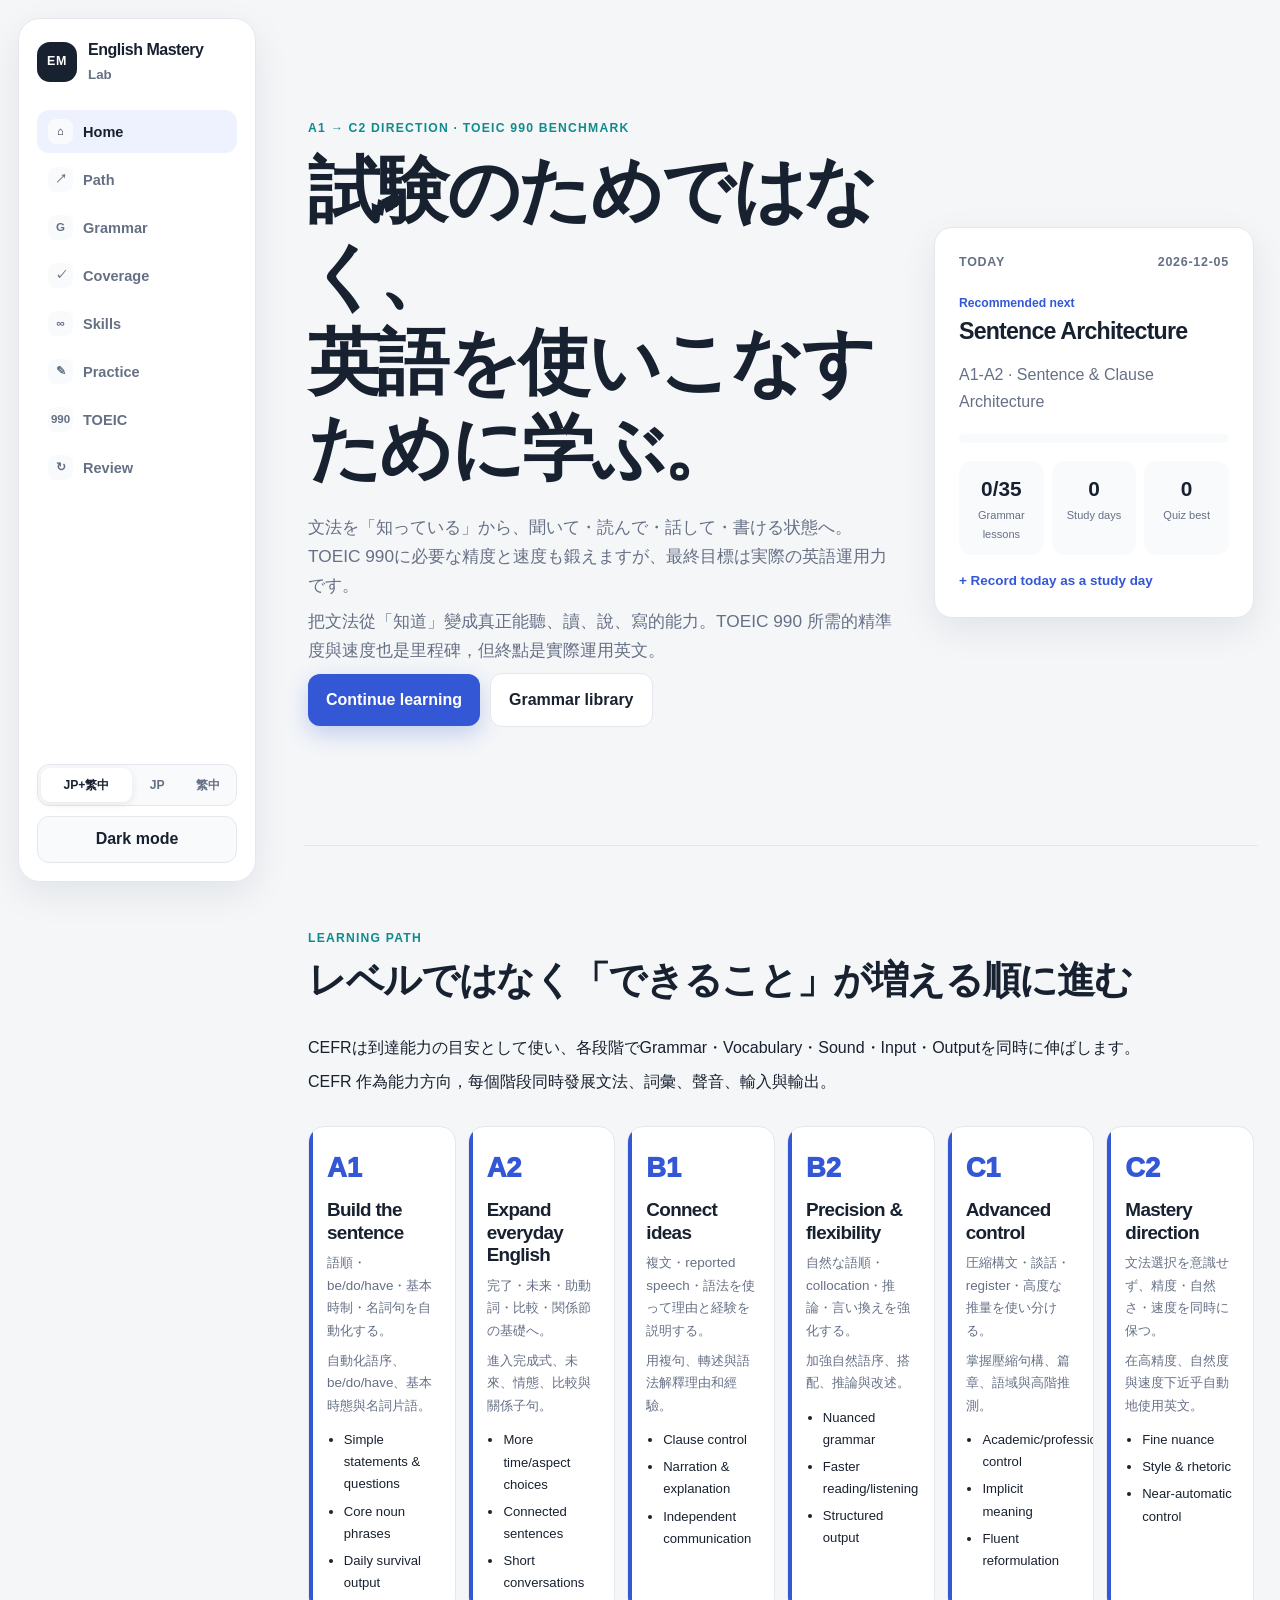
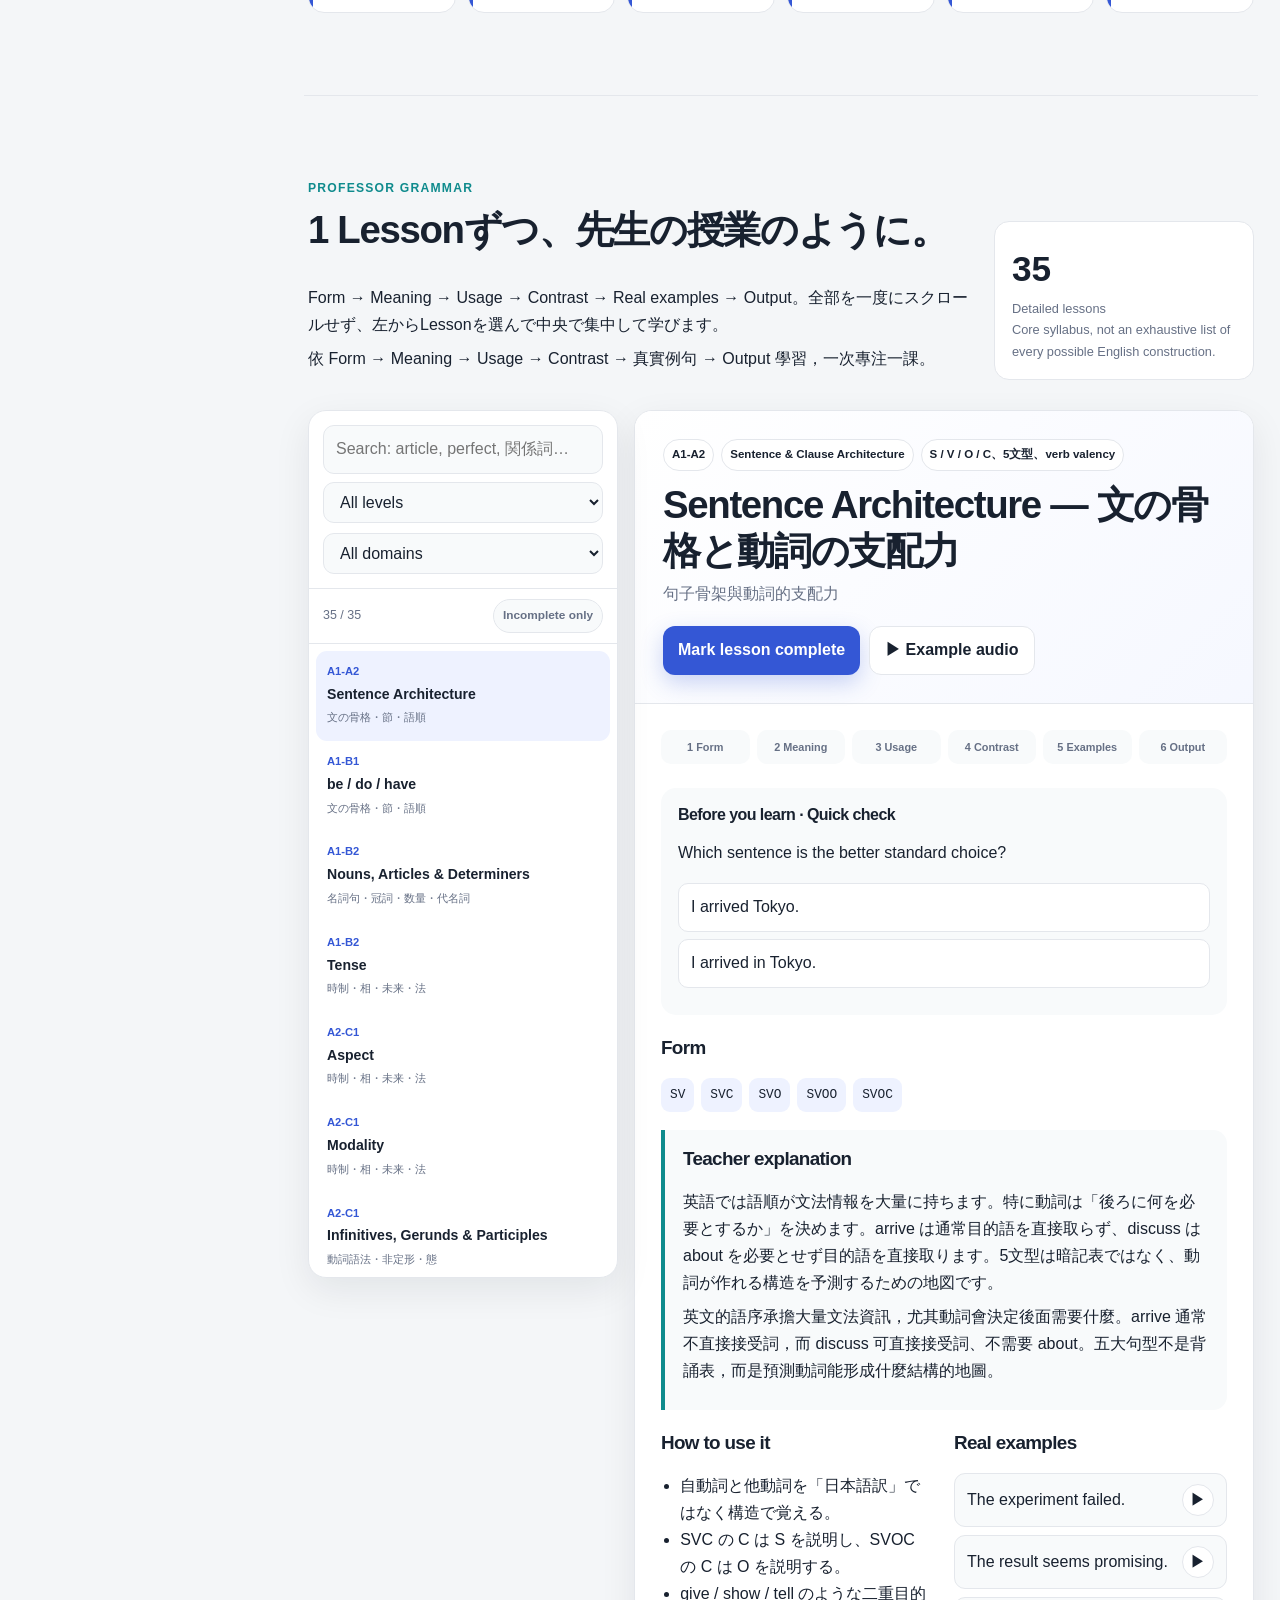
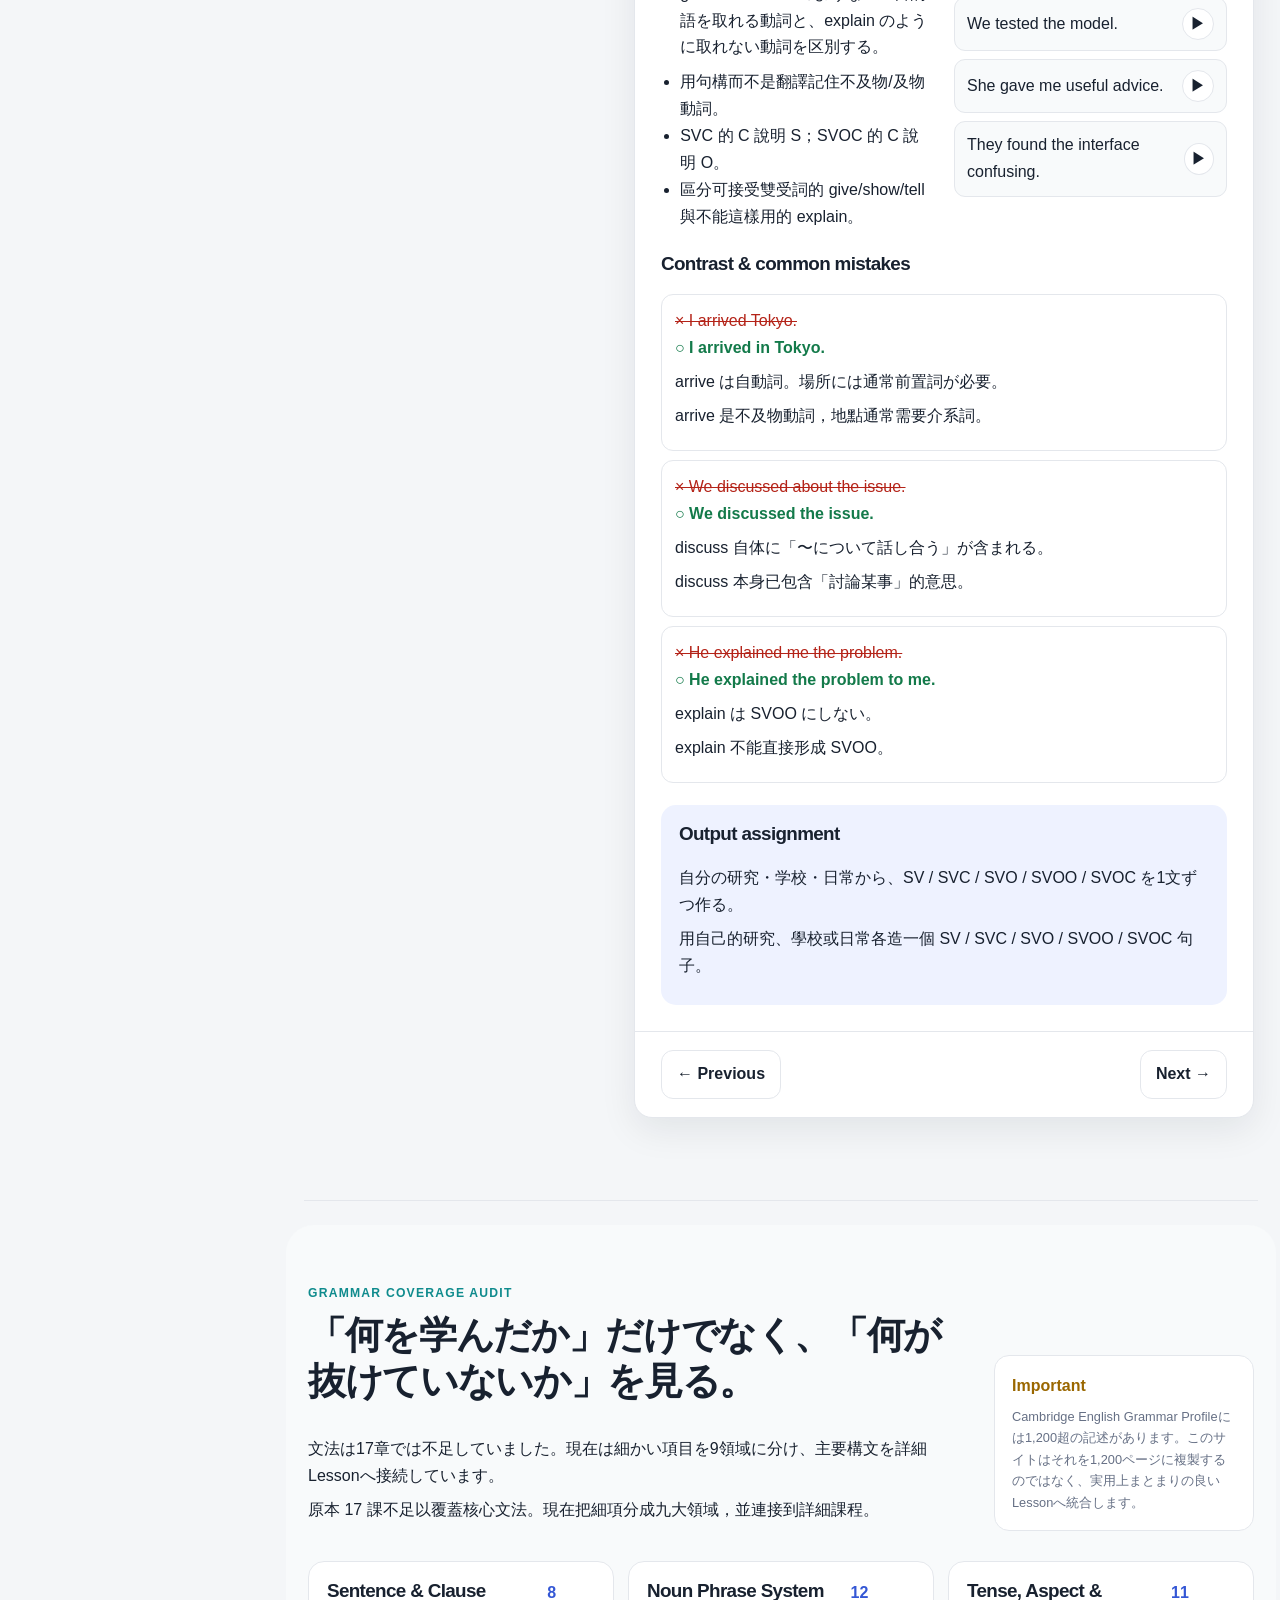
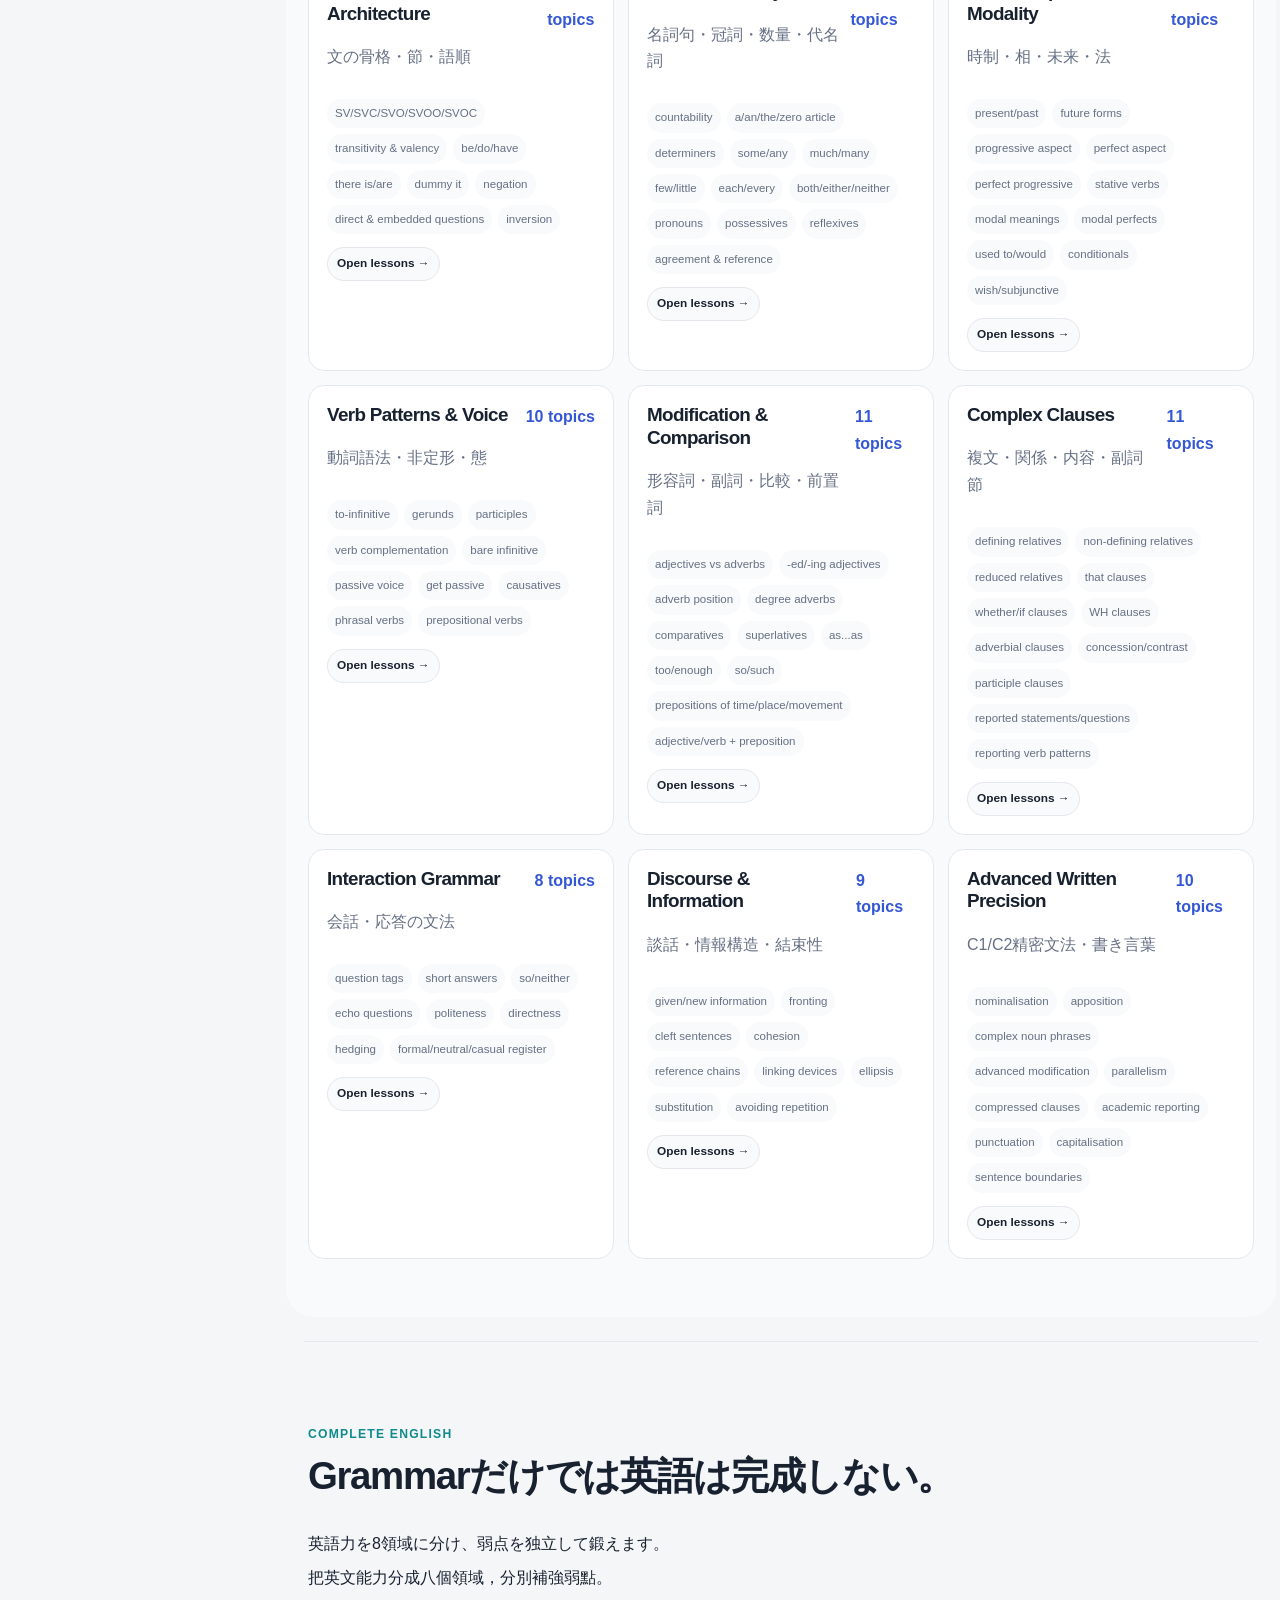
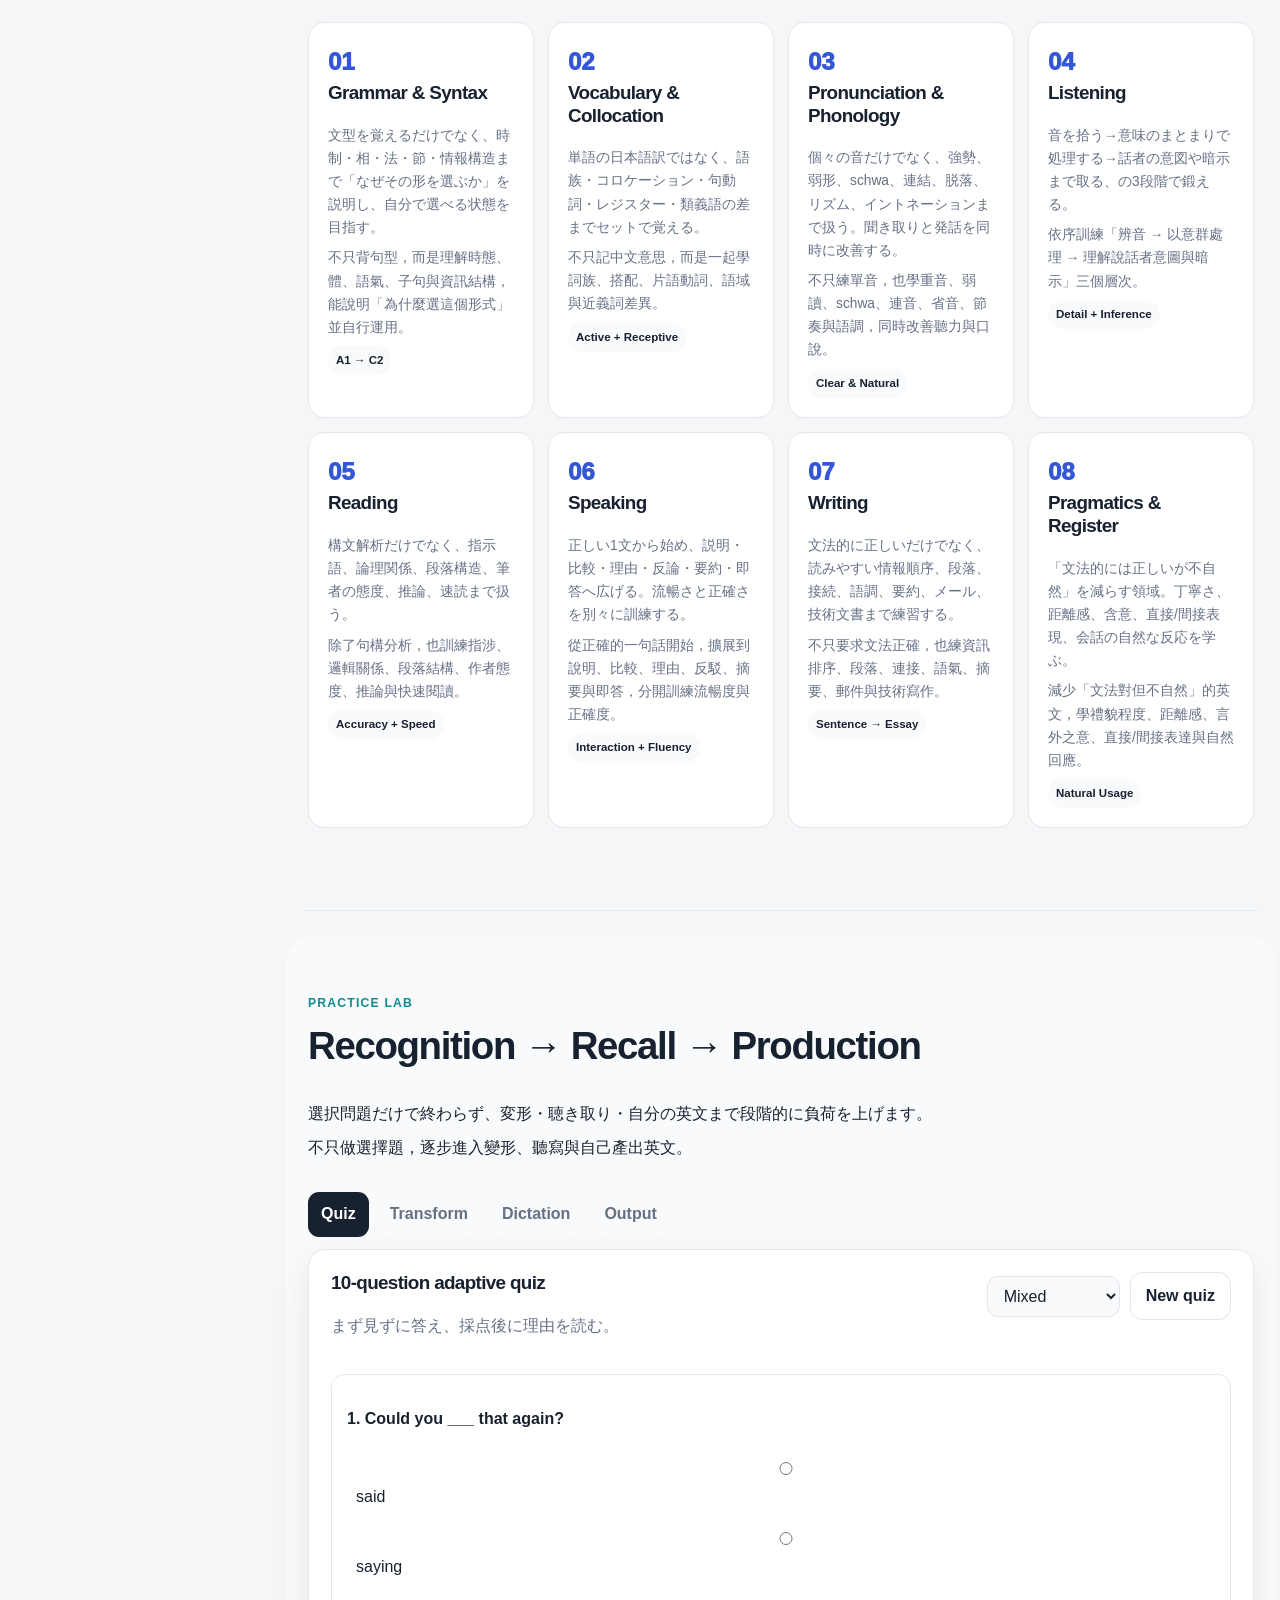
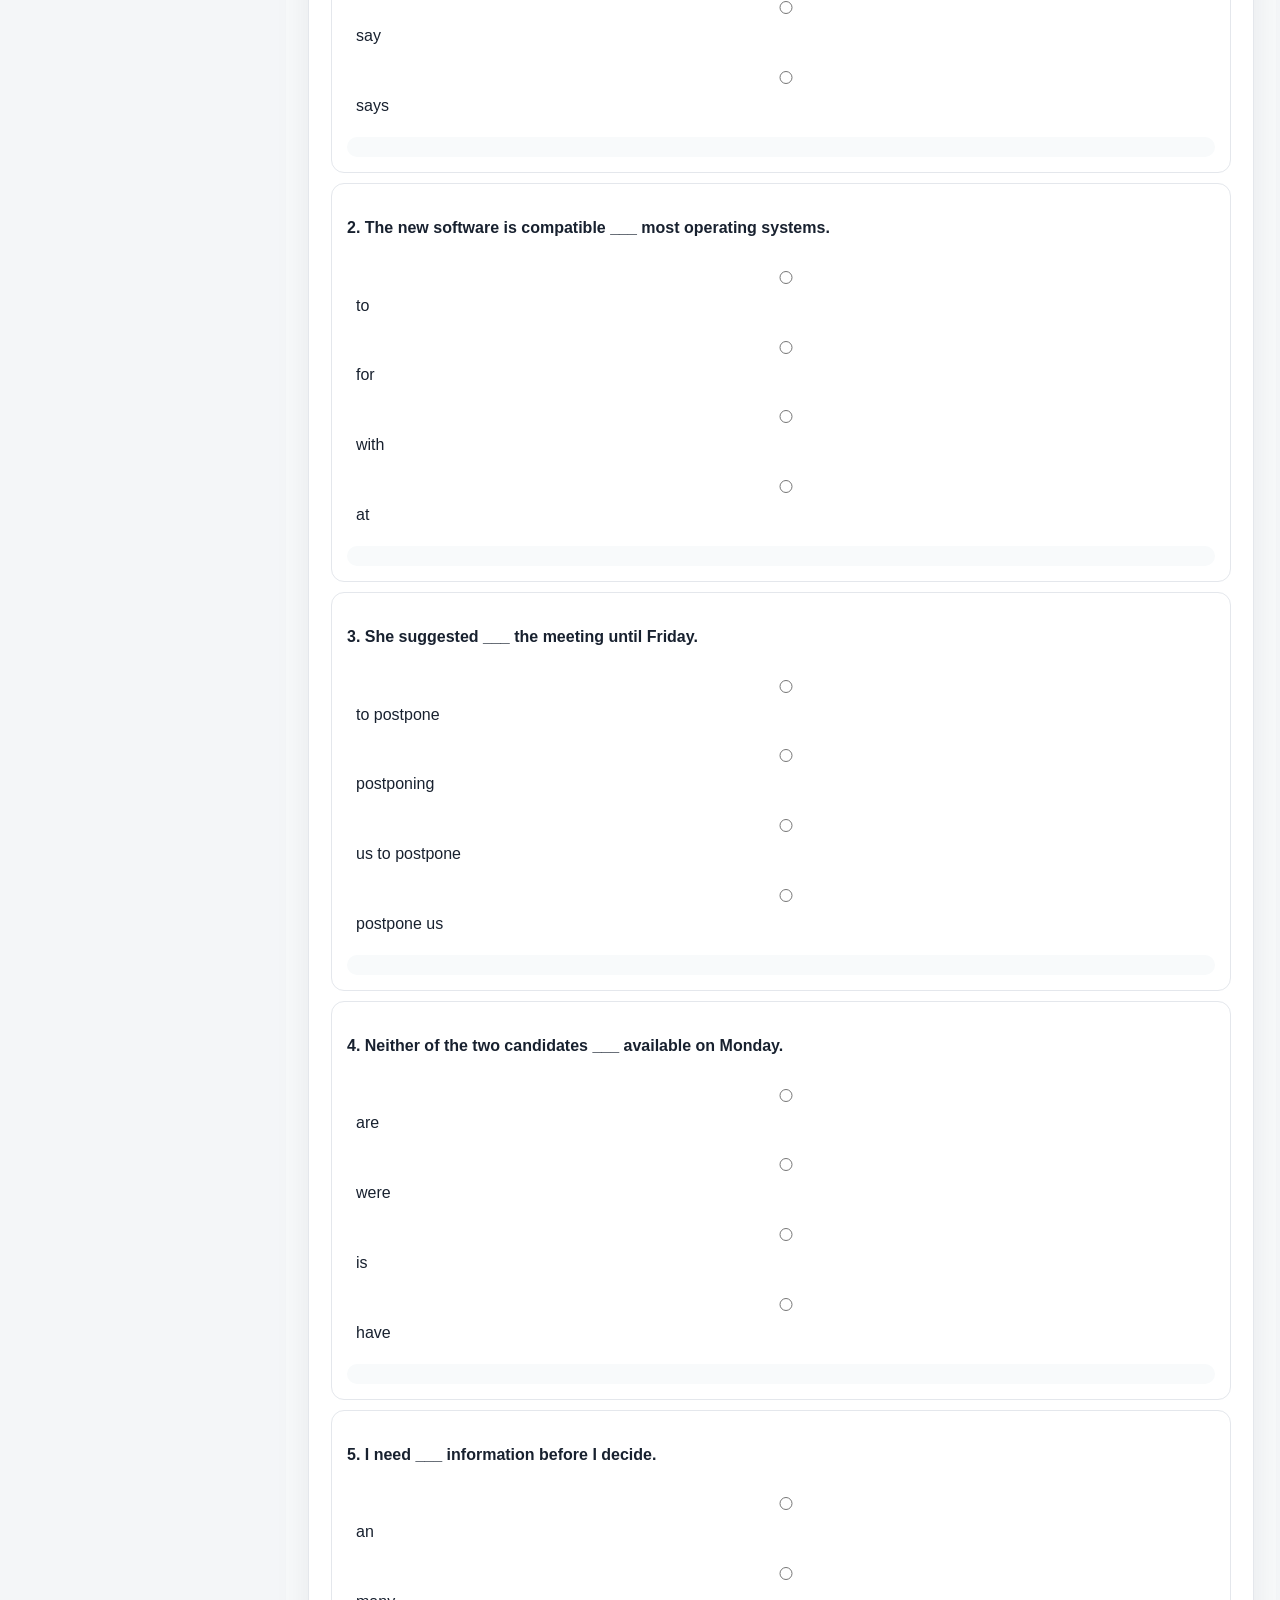
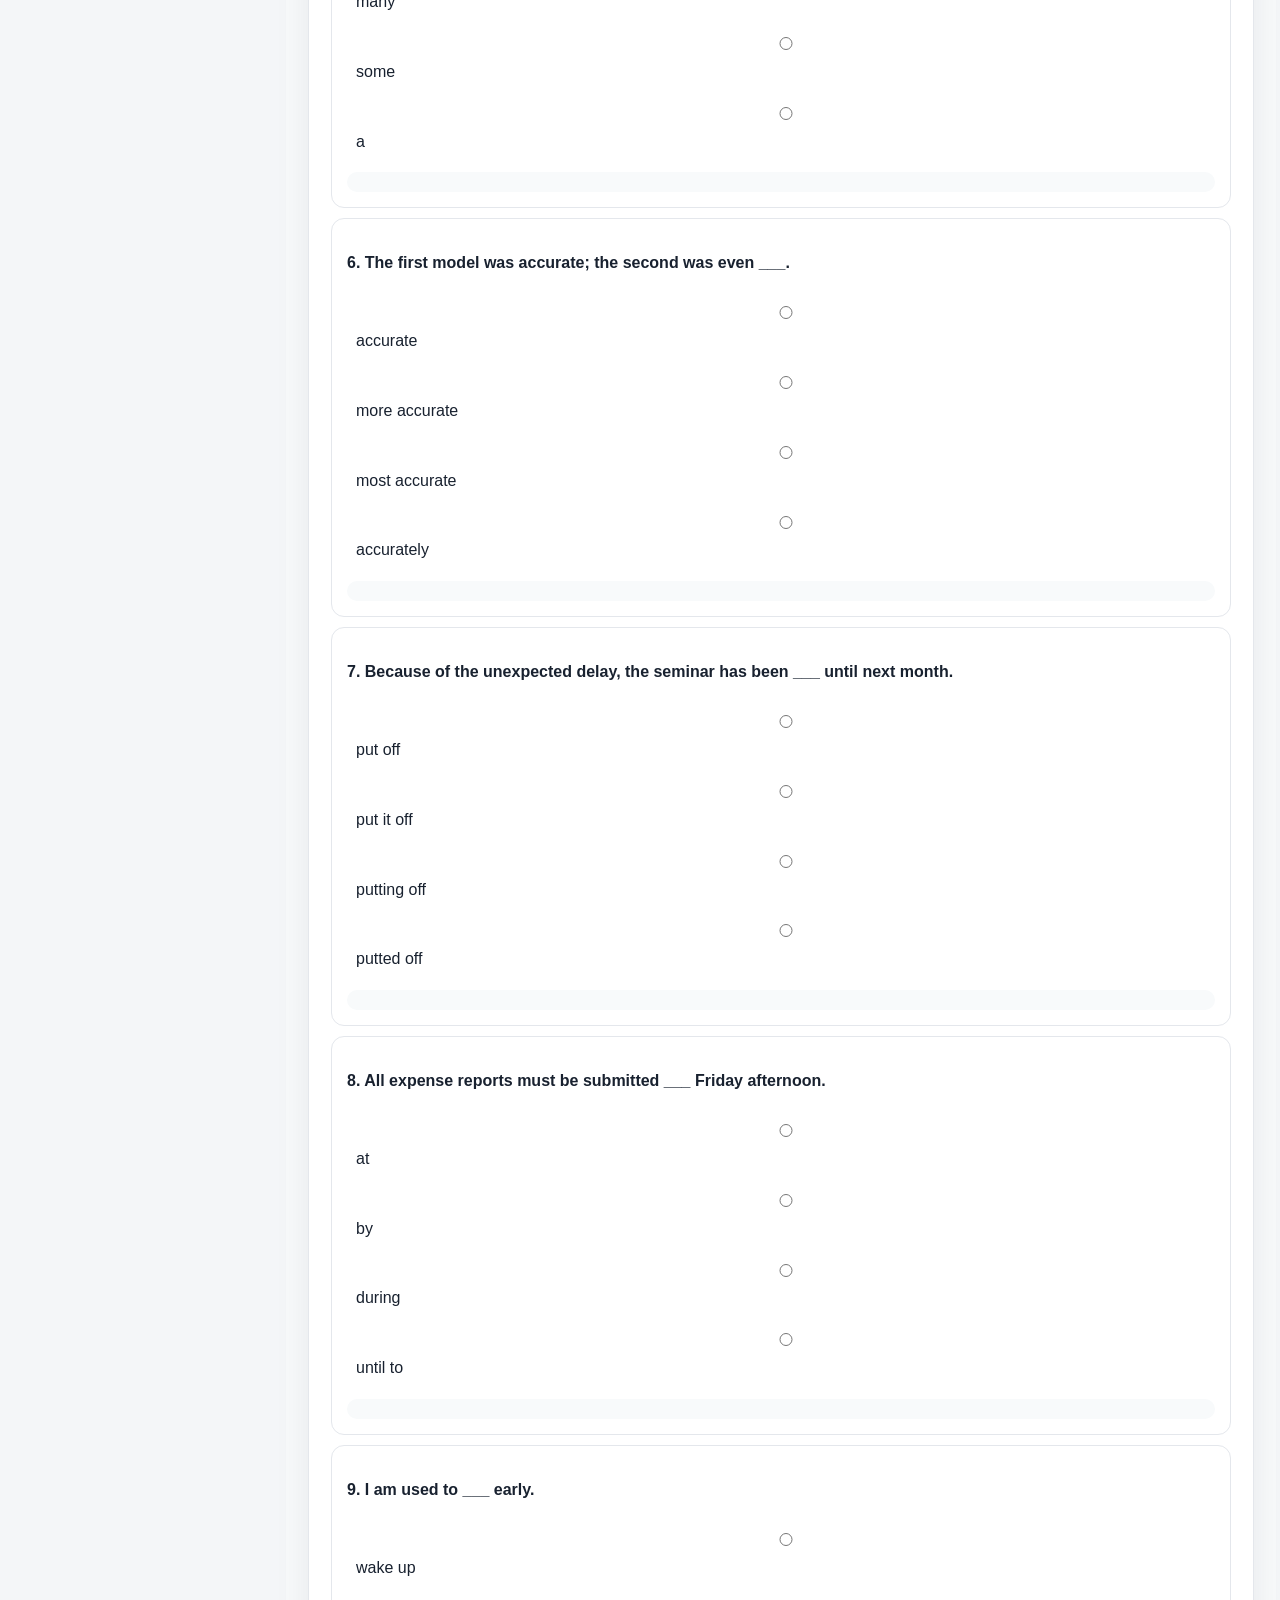
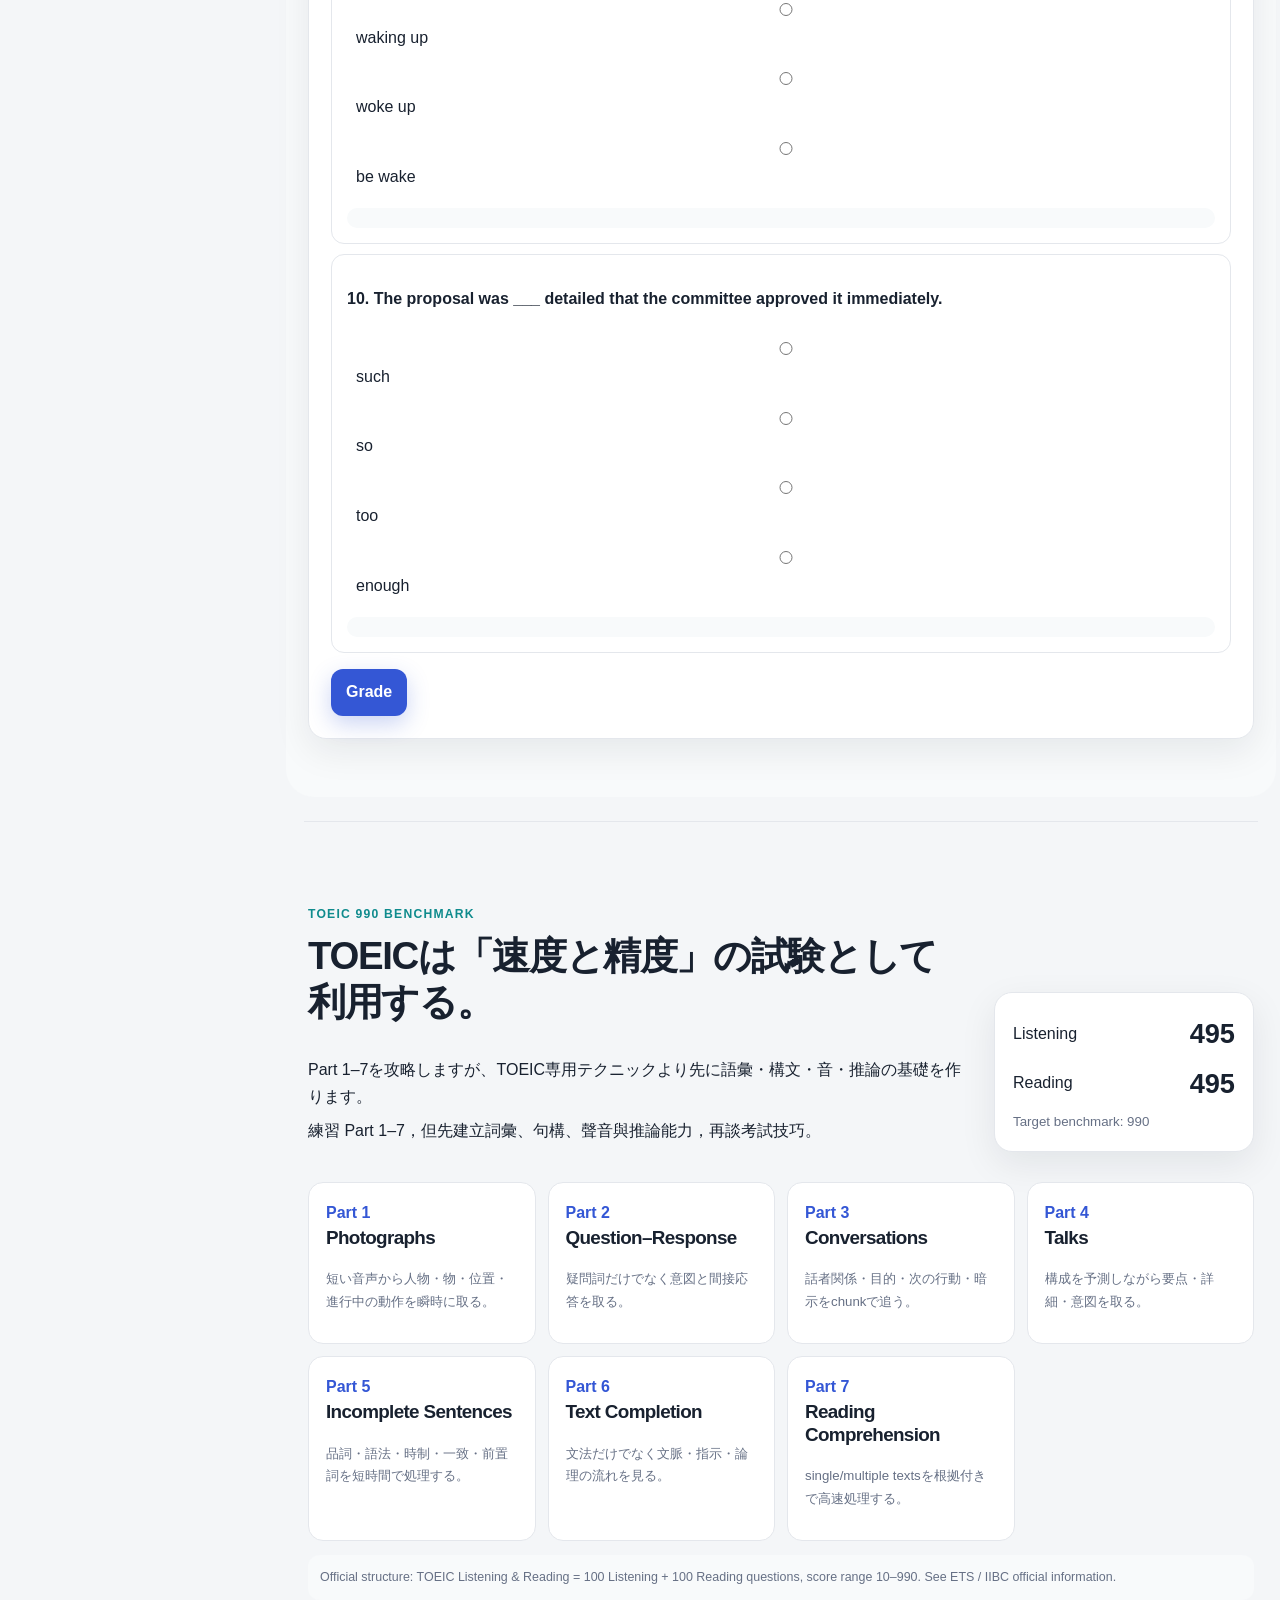
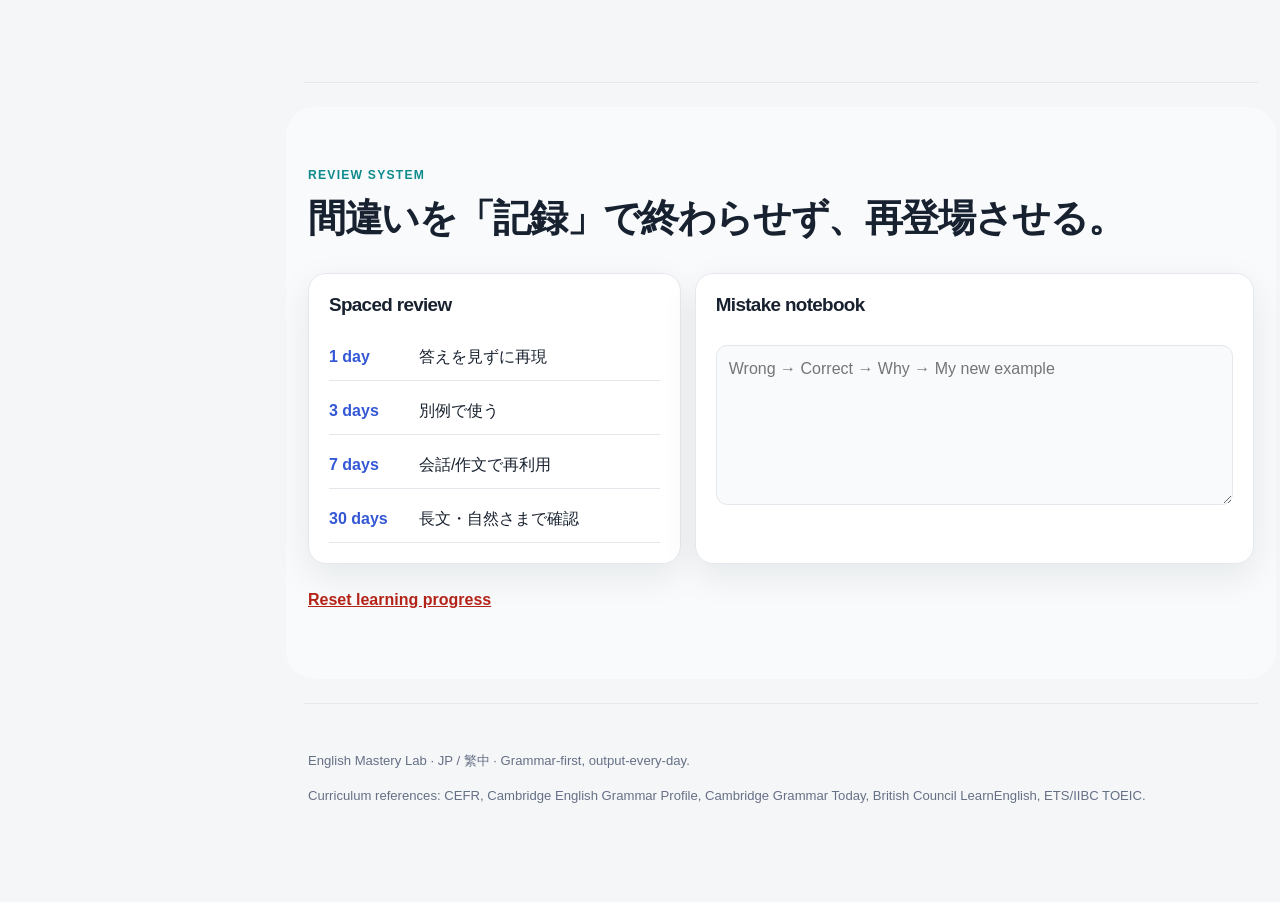
==== commit 99ee7fd4: "Reorganize English Mastery Lab into learning app layout" ====
--- a/index.html
+++ b/index.html
@@ -3,184 +3,171 @@
 <head>
   <meta charset="utf-8" />
   <meta name="viewport" content="width=device-width, initial-scale=1" />
-  <title>English Mastery Lab | C2 Direction + TOEIC 990 | JP / 繁中</title>
-  <meta name="description" content="日本語・繁體中文で英語を基礎から高度な運用力まで学ぶ実践教材。文法・語法・語彙・発音・Listening・Reading・Speaking・Writingを統合し、TOEIC 990もベンチマークとして目指します。" />
+  <title>English Mastery Lab | Complete English + TOEIC 990</title>
+  <meta name="description" content="日本語・繁體中文でA1からC2方向まで英語を体系的に学ぶ学習アプリ。文法・語法・語彙・発音・Listening・Reading・Speaking・Writingを統合し、TOEIC 990もベンチマークとして目指します。" />
   <link rel="stylesheet" href="mastery.css" />
 </head>
 <body>
-  <nav class="topbar" aria-label="Main navigation">
-    <a class="brand" href="#top">English Mastery Lab</a>
-    <div class="nav">
-      <a href="#course">Course</a><a href="#mastery">Mastery</a><a href="#grammar">Grammar</a>
-      <a href="#practice">Practice</a><a href="#toeic">TOEIC</a><a href="#review">Review</a>
+<div class="app-shell">
+  <aside class="sidebar" aria-label="Primary navigation">
+    <a class="brand" href="#home"><span class="brand-mark">EM</span><span><strong>English Mastery</strong><small>Lab</small></span></a>
+    <nav class="side-nav">
+      <a class="active" href="#home" data-nav="home"><span>⌂</span>Home</a>
+      <a href="#path" data-nav="path"><span>↗</span>Path</a>
+      <a href="#grammar" data-nav="grammar"><span>G</span>Grammar</a>
+      <a href="#coverage" data-nav="coverage"><span>✓</span>Coverage</a>
+      <a href="#skills" data-nav="skills"><span>∞</span>Skills</a>
+      <a href="#practice" data-nav="practice"><span>✎</span>Practice</a>
+      <a href="#toeic" data-nav="toeic"><span>990</span>TOEIC</a>
+      <a href="#review" data-nav="review"><span>↻</span>Review</a>
+    </nav>
+    <div class="sidebar-foot">
+      <div class="lang-switch" aria-label="Explanation language">
+        <button class="lang-button active" type="button" data-lang="both">JP+繁中</button>
+        <button class="lang-button" type="button" data-lang="jp">JP</button>
+        <button class="lang-button" type="button" data-lang="tc">繁中</button>
+      </div>
+      <button id="themeToggle" class="ghost full" type="button">Dark mode</button>
     </div>
-    <div class="toolbar">
-      <div class="lang-switch">
-        <button class="lang-button active" data-lang="both" type="button">JP+繁中</button>
-        <button class="lang-button" data-lang="jp" type="button">JP</button>
-        <button class="lang-button" data-lang="tc" type="button">繁中</button>
+  </aside>
+
+  <main class="main">
+    <header class="mobile-top">
+      <a class="mobile-brand" href="#home">English Mastery Lab</a>
+      <button id="mobileMenu" class="ghost" type="button">Menu</button>
+    </header>
+
+    <section class="screen hero-screen" id="home">
+      <div class="hero-copy">
+        <p class="eyebrow">A1 → C2 direction · TOEIC 990 benchmark</p>
+        <h1>試験のためではなく、<br>英語を使いこなすために学ぶ。</h1>
+        <p class="lead jp">文法を「知っている」から、聞いて・読んで・話して・書ける状態へ。TOEIC 990に必要な精度と速度も鍛えますが、最終目標は実際の英語運用力です。</p>
+        <p class="lead tc">把文法從「知道」變成真正能聽、讀、說、寫的能力。TOEIC 990 所需的精準度與速度也是里程碑，但終點是實際運用英文。</p>
+        <div class="hero-actions">
+          <button id="continueLearning" class="primary large" type="button">Continue learning</button>
+          <a class="secondary large" href="#grammar">Grammar library</a>
+        </div>
       </div>
-      <button id="themeToggle" class="ghost" type="button">Dark</button>
-    </div>
-  </nav>
+      <aside class="today-card">
+        <div class="today-head"><span>Today</span><span id="todayDate"></span></div>
+        <p class="today-label">Recommended next</p>
+        <h2 id="nextLessonTitle">Loading…</h2>
+        <p id="nextLessonMeta" class="muted"></p>
+        <div class="progress-line"><div id="overallBar"></div></div>
+        <div class="metric-row">
+          <div><strong id="grammarDone">0</strong><span>Grammar lessons</span></div>
+          <div><strong id="studyDays">0</strong><span>Study days</span></div>
+          <div><strong id="quizBest">0</strong><span>Quiz best</span></div>
+        </div>
+        <button id="markToday" class="text-action" type="button">+ Record today as a study day</button>
+      </aside>
+    </section>
 
-  <header class="hero" id="top">
-    <div class="container hero-grid">
-      <div>
-        <p class="eyebrow">A1 → C2 direction · TOEIC 990 is a benchmark, not the destination</p>
-        <h1>TOEIC満点の先まで。<br>英語そのものを使いこなす。</h1>
-        <p class="lead jp">TOEIC 990を狙える精度と処理速度を育てながら、試験だけでは十分に測れないSpeaking・Writing・発音・語用論まで鍛えます。文法は「ルール → なぜ → ニュアンス → 使い分け → よくある誤り → 実例 → Output」の順で、先生の授業のように学びます。</p>
-        <p class="lead tc">以 TOEIC 990 所需的精準度與速度為其中一個里程碑，但不把考試當終點。也訓練口說、寫作、發音與語用；文法依「規則 → 為什麼 → 語感 → 用法差異 → 常見錯誤 → 真實例句 → 輸出」完整學習。</p>
-        <div class="cta-row"><a class="primary" href="#grammar">Professor Grammarを始める</a><a class="secondary" href="#practice">今日の練習へ</a></div>
+    <section class="screen compact" id="path">
+      <div class="section-title">
+        <p class="eyebrow">Learning path</p>
+        <h2>レベルではなく「できること」が増える順に進む</h2>
+        <p class="jp">CEFRは到達能力の目安として使い、各段階でGrammar・Vocabulary・Sound・Input・Outputを同時に伸ばします。</p>
+        <p class="tc">CEFR 作為能力方向，每個階段同時發展文法、詞彙、聲音、輸入與輸出。</p>
       </div>
-      <aside class="dashboard">
-        <p class="eyebrow">Your Progress</p>
-        <div class="target-badges"><span>C2 direction</span><span>TOEIC 990 benchmark</span></div>
-        <div class="progress-number"><span id="progressPercent">0</span>%</div>
-        <div class="progress-track"><div id="progressBar" class="progress-bar"></div></div>
-        <div class="stats">
-          <div><strong id="completedCount">0</strong><span>Lessons</span></div>
-          <div><strong id="studyDayCount">0</strong><span>Study days</span></div>
-          <div><strong id="bestQuizScore">0</strong><span>Quiz best</span></div>
+      <div id="pathGrid" class="path-grid"></div>
+    </section>
+
+    <section class="screen" id="grammar">
+      <div class="section-title grammar-title">
+        <div>
+          <p class="eyebrow">Professor Grammar</p>
+          <h2>1 Lessonずつ、先生の授業のように。</h2>
+          <p class="jp">Form → Meaning → Usage → Contrast → Real examples → Output。全部を一度にスクロールせず、左からLessonを選んで中央で集中して学びます。</p>
+          <p class="tc">依 Form → Meaning → Usage → Contrast → 真實例句 → Output 學習，一次專注一課。</p>
         </div>
-        <button id="markToday" class="primary" type="button">今日の学習を記録</button>
-        <p id="todayStatus" class="micro">ブラウザ内に保存します。</p>
-      </aside>
-    </div>
-  </header>
+        <div class="coverage-summary"><strong id="lessonTotal">0</strong><span>Detailed lessons</span><small>Core syllabus, not an exhaustive list of every possible English construction.</small></div>
+      </div>
 
-  <main>
-    <section class="section" id="routine">
-      <div class="container">
-        <div class="section-head"><p class="eyebrow">Daily system</p><h2>毎日「理解した英語」を「使える英語」に変える</h2><p class="jp">最低25分。時間がある日は45〜60分。読むだけの日を作らず、必ず聞く・話す・書くのどれかまで進めます。</p><p class="tc">最低 25 分，有時間做 45–60 分鐘。不要只閱讀，每天至少做到聽、說、寫其中一項輸出。</p></div>
-        <div class="grid grid-4">
-          <article class="card"><strong class="kicker">01 · UNDERSTAND</strong><h3>Grammar 8–12 min</h3><p class="jp">講義を1Lesson。形ではなく「なぜ」を説明できるまで。</p><p class="tc">每天一課，目標不是背形式，而是能解釋「為什麼」。</p></article>
-          <article class="card"><strong class="kicker">02 · RECALL</strong><h3>Quiz 8–12 min</h3><p class="jp">Foundation / Advanced / TOEICから見ずに答える。</p><p class="tc">從 Foundation / Advanced / TOEIC 不看答案直接回想。</p></article>
-          <article class="card"><strong class="kicker">03 · SOUND</strong><h3>Listen + Speak 10 min</h3><p class="jp">ディクテーション→音読→シャドーイング。</p><p class="tc">聽寫 → 朗讀 → Shadowing。</p></article>
-          <article class="card"><strong class="kicker">04 · CREATE</strong><h3>Write / Speak 10 min</h3><p class="jp">今日の文法・語彙で自分の内容を作る。</p><p class="tc">用今天學的文法與詞彙表達自己的內容。</p></article>
-        </div>
+      <div class="grammar-workspace">
+        <aside class="grammar-browser">
+          <div class="filter-stack">
+            <input id="grammarSearch" type="search" placeholder="Search: article, perfect, 関係詞…" />
+            <div class="filter-row">
+              <select id="grammarLevel" aria-label="Grammar level">
+                <option value="all">All levels</option><option value="A1">A1</option><option value="A2">A2</option><option value="B1">B1</option><option value="B2">B2</option><option value="C1">C1</option><option value="C2">C2</option>
+              </select>
+              <select id="grammarDomain" aria-label="Grammar domain"><option value="all">All domains</option></select>
+            </div>
+          </div>
+          <div class="browser-meta"><span id="grammarCount"></span><button id="showIncomplete" class="chip" type="button">Incomplete only</button></div>
+          <div id="grammarList" class="grammar-list" role="listbox" aria-label="Grammar lessons"></div>
+        </aside>
+
+        <article id="grammarReader" class="grammar-reader" aria-live="polite"></article>
       </div>
     </section>
 
-    <section class="section alt" id="course">
-      <div class="container">
-        <div class="section-head"><p class="eyebrow">12-unit curriculum</p><h2>基礎 → 精密文法 → 自然な運用 → 990</h2><p class="jp">Unit 1〜8で土台、9〜11で上級運用、12でC2方向の統合力とTOEIC高得点処理を鍛えます。</p><p class="tc">Unit 1–8 打底，9–11 進入高階運用，12 整合 C2 方向能力與 TOEIC 高分所需速度。</p></div>
-        <div id="courseGrid" class="grid grid-3"></div>
+    <section class="screen compact alt" id="coverage">
+      <div class="section-title split-title">
+        <div>
+          <p class="eyebrow">Grammar coverage audit</p>
+          <h2>「何を学んだか」だけでなく、「何が抜けていないか」を見る。</h2>
+          <p class="jp">文法は17章では不足していました。現在は細かい項目を9領域に分け、主要構文を詳細Lessonへ接続しています。</p>
+          <p class="tc">原本 17 課不足以覆蓋核心文法。現在把細項分成九大領域，並連接到詳細課程。</p>
+        </div>
+        <div class="audit-note"><strong>Important</strong><span>Cambridge English Grammar Profileには1,200超の記述があります。このサイトはそれを1,200ページに複製するのではなく、実用上まとまりの良いLessonへ統合します。</span></div>
+      </div>
+      <div id="coverageGrid" class="coverage-grid"></div>
+    </section>
+
+    <section class="screen compact" id="skills">
+      <div class="section-title">
+        <p class="eyebrow">Complete English</p><h2>Grammarだけでは英語は完成しない。</h2>
+        <p class="jp">英語力を8領域に分け、弱点を独立して鍛えます。</p><p class="tc">把英文能力分成八個領域，分別補強弱點。</p>
+      </div>
+      <div id="skillGrid" class="skill-grid"></div>
+    </section>
+
+    <section class="screen alt" id="practice">
+      <div class="section-title"><p class="eyebrow">Practice lab</p><h2>Recognition → Recall → Production</h2><p class="jp">選択問題だけで終わらず、変形・聴き取り・自分の英文まで段階的に負荷を上げます。</p><p class="tc">不只做選擇題，逐步進入變形、聽寫與自己產出英文。</p></div>
+      <div class="practice-tabs" role="tablist">
+        <button class="tab active" data-tab="quiz" type="button">Quiz</button>
+        <button class="tab" data-tab="transform" type="button">Transform</button>
+        <button class="tab" data-tab="dictation" type="button">Dictation</button>
+        <button class="tab" data-tab="output" type="button">Output</button>
+      </div>
+      <div class="practice-stage">
+        <section class="tab-panel active" data-panel="quiz">
+          <div class="practice-head"><div><h3>10-question adaptive quiz</h3><p class="muted">まず見ずに答え、採点後に理由を読む。</p></div><div class="inline-controls"><select id="quizMode"><option value="mixed">Mixed</option><option value="foundation">Foundation</option><option value="advanced">Advanced</option><option value="toeic">TOEIC-style</option></select><button id="newQuiz" class="secondary" type="button">New quiz</button></div></div>
+          <div id="quizQuestions" class="quiz-list"></div>
+          <div class="practice-footer"><button id="gradeQuiz" class="primary" type="button">Grade</button><strong id="quizResult"></strong></div>
+        </section>
+        <section class="tab-panel" data-panel="transform"><h3>Sentence transformation</h3><p class="muted">同じ意味を別の文法で作り直します。</p><div id="transformList"></div></section>
+        <section class="tab-panel" data-panel="dictation"><h3>Dictation</h3><p class="muted">音→語→文法の順に聞き取る。聞けない原因を特定します。</p><div class="audio-controls"><button id="dictationPlay" class="primary" type="button">▶ Normal</button><button id="dictationSlow" class="secondary" type="button">▶ Slow</button><button id="dictationNew" class="secondary" type="button">New</button></div><textarea id="dictationInput" placeholder="Type what you hear…"></textarea><button id="dictationCheck" class="primary" type="button">Check</button><div id="dictationFeedback" class="feedback-box"></div></section>
+        <section class="tab-panel" data-panel="output"><h3>Speaking & Writing output</h3><div class="output-grid"><article><span>30 sec</span><h4>Explain today</h4><p>What did you learn today, and why is it useful?</p></article><article><span>90 sec</span><h4>Compare two ideas</h4><p>Compare two tools, methods, places, or experiences and justify your preference.</p></article><article><span>150–200 words</span><h4>Structured paragraph</h4><p>Claim → reason → example → limitation → conclusion.</p></article></div><textarea id="outputDraft" placeholder="Write your draft here. It is saved locally."></textarea></section>
       </div>
     </section>
 
-    <section class="section" id="mastery">
-      <div class="container">
-        <div class="section-head"><p class="eyebrow">Complete English</p><h2>英語力を8領域に分解して、全部伸ばす</h2><p class="jp">TOEIC L&Rだけに最適化せず、理解・表現・音・自然さを統合します。</p><p class="tc">不只最佳化 TOEIC L&R，而是整合理解、表達、聲音與自然度。</p></div>
-        <div id="masteryGrid" class="grid grid-4"></div>
-        <div class="mastery-equation">Accuracy × Automaticity × Appropriacy = Mastery<br><small>正確さ × 自動化 × 場面に合う自然さ</small></div>
-      </div>
+    <section class="screen compact" id="toeic">
+      <div class="section-title split-title"><div><p class="eyebrow">TOEIC 990 benchmark</p><h2>TOEICは「速度と精度」の試験として利用する。</h2><p class="jp">Part 1–7を攻略しますが、TOEIC専用テクニックより先に語彙・構文・音・推論の基礎を作ります。</p><p class="tc">練習 Part 1–7，但先建立詞彙、句構、聲音與推論能力，再談考試技巧。</p></div><div class="score-card"><span>Listening</span><strong>495</strong><span>Reading</span><strong>495</strong><small>Target benchmark: 990</small></div></div>
+      <div id="toeicGrid" class="toeic-grid"></div>
+      <div class="source-strip">Official structure: TOEIC Listening & Reading = 100 Listening + 100 Reading questions, score range 10–990. See ETS / IIBC official information.</div>
     </section>
 
-    <section class="section alt" id="grammar">
-      <div class="container">
-        <div class="section-head"><p class="eyebrow">Professor-style Grammar</p><h2>文法を「正解を選ぶ知識」から「意味を作る道具」へ</h2><p class="jp">17本の詳細Lessonを、講義・使い方・対比・典型ミス・実例・Output課題まで一続きで学びます。今後Lessonを追加し続けられる構造です。</p><p class="tc">17 個詳細課程包含講義、用法、對比、常見錯誤、真實例句與輸出任務，並可持續擴充。</p></div>
-        <div class="professor-wrap">
-          <aside class="lesson-sidebar">
-            <label for="grammarSearch">Search</label><input id="grammarSearch" type="search" placeholder="article, perfect, 仮定法...">
-            <label for="grammarLevel">Level</label><select id="grammarLevel"><option value="all">All A1–C2</option><option>A1</option><option>A2</option><option>B1</option><option>B2</option><option>C1</option><option>C2</option></select>
-            <p id="grammarCount" class="micro"></p>
-            <div class="teacher-guide"><strong>先生の見方</strong><br>① Form ② Meaning ③ Usage ④ Contrast ⑤ Error ⑥ Real example ⑦ Output の順で読みます。訳語だけで覚えません。</div>
-          </aside>
-          <div id="grammarLessonList" class="lesson-list"></div>
-        </div>
+    <section class="screen alt compact" id="review">
+      <div class="section-title"><p class="eyebrow">Review system</p><h2>間違いを「記録」で終わらせず、再登場させる。</h2></div>
+      <div class="review-grid">
+        <article class="panel"><h3>Spaced review</h3><div class="review-steps"><div><strong>1 day</strong><span>答えを見ずに再現</span></div><div><strong>3 days</strong><span>別例で使う</span></div><div><strong>7 days</strong><span>会話/作文で再利用</span></div><div><strong>30 days</strong><span>長文・自然さまで確認</span></div></div></article>
+        <article class="panel"><h3>Mistake notebook</h3><textarea id="mistakeNotebook" placeholder="Wrong → Correct → Why → My new example"></textarea></article>
       </div>
+      <div class="danger-row"><button id="resetProgress" class="danger" type="button">Reset learning progress</button></div>
     </section>
 
-    <section class="section" id="skills">
-      <div class="container">
-        <div class="section-head"><p class="eyebrow">Beyond grammar</p><h2>本当に使える英語に必要な6つの実践ラボ</h2></div>
-        <div class="grid grid-3">
-          <article class="card skill-card"><h3>Vocabulary</h3><p class="jp">単語訳ではなく <strong>word family / collocation / lexical chunks</strong> で覚える。</p><p class="tc">不用單字翻譯背誦，而以詞族、搭配與 chunks 學習。</p><div class="daily-task">例: decide → decision → make a decision → reach a decision</div></article>
-          <article class="card skill-card"><h3>Pronunciation</h3><p class="jp">音素だけでなく stress / schwa / weak forms / linking / rhythm / intonation。</p><p class="tc">除了單音，也練重音、弱讀、連音、節奏與語調。</p><div class="daily-task">“Could you” を単語ごとでなく一つの音の流れで聞く。</div></article>
-          <article class="card skill-card"><h3>Reading</h3><p class="jp">構文→指示→論理→筆者態度→推論→速読。</p><p class="tc">句構→指涉→邏輯→作者態度→推論→速度。</p><div class="daily-task">根拠の文を必ず本文に戻って特定する。</div></article>
-          <article class="card skill-card"><h3>Listening</h3><p class="jp">音の認識→意味のchunk→意図・暗示の推論。</p><p class="tc">辨音→意群→推論意圖與暗示。</p><div class="daily-task">聞けない原因を「知らない単語」と「音変化」に分ける。</div></article>
-          <article class="card skill-card"><h3>Speaking</h3><p class="jp">accuracy練習とfluency練習を分ける。言い換えで止まらない力を作る。</p><p class="tc">分開訓練正確度與流暢度，學會改述避免卡住。</p><div class="daily-task">30秒 → 60秒 → 2分で同じテーマを説明。</div></article>
-          <article class="card skill-card"><h3>Writing & Pragmatics</h3><p class="jp">Correct → Clear → Natural。さらに casual / neutral / formal を使い分ける。</p><p class="tc">Correct → Clear → Natural，再區分口語、中性與正式語域。</p><div class="daily-task">同じ依頼を Can / Could / Would で言い換える。</div></article>
-        </div>
-      </div>
-    </section>
+    <footer class="footer">
+      <p>English Mastery Lab · JP / 繁中 · Grammar-first, output-every-day.</p>
+      <p class="muted">Curriculum references: CEFR, Cambridge English Grammar Profile, Cambridge Grammar Today, British Council LearnEnglish, ETS/IIBC TOEIC.</p>
+    </footer>
+  </main>
+</div>
 
-    <section class="section alt" id="practice">
-      <div class="container">
-        <div class="section-head"><p class="eyebrow">Active recall</p><h2>自動採点で「分かったつもり」をなくす</h2><p class="jp">基礎、C1/C2精密文法、TOEIC Part 5型を分けて練習できます。</p><p class="tc">可分別練基礎、高階精密文法與 TOEIC Part 5 型題目。</p></div>
-        <div class="practice-grid">
-          <article class="practice-panel">
-            <h3>10-question Quiz</h3>
-            <div class="quiz-controls"><select id="quizMode"><option value="mixed">Mixed</option><option value="foundation">Foundation</option><option value="advanced">Advanced B2–C2</option><option value="toeic">TOEIC 990</option></select><button id="startQuiz" class="secondary" type="button">New Quiz</button></div>
-            <div id="quizQuestions"></div>
-            <div class="button-row"><button id="gradeQuiz" class="primary" type="button">採点する</button><div id="quizResult" class="score-box"></div></div>
-          </article>
-          <article class="practice-panel">
-            <h3>Sentence Transformation</h3>
-            <p class="jp">語順や助動詞を「見る」のではなく、元の文から自分で変形します。</p><p class="tc">不是看答案，而是從原句自己完成變形。</p>
-            <div id="transformList"></div>
-          </article>
-        </div>
-      </div>
-    </section>
-
-    <section class="section" id="toeic">
-      <div class="container">
-        <div class="section-head"><p class="eyebrow">TOEIC 990 benchmark</p><h2>990を狙う。でも「TOEIC英語」だけにはしない</h2><p class="jp">TOEIC L&RのListening 100問・Reading 100問を、高い語彙/文法精度と処理速度のベンチマークとして使います。その外側にSpeaking・Writing・発音・語用論を置きます。</p><p class="tc">把 TOEIC L&R 的 Listening 100 題與 Reading 100 題當成精準度與處理速度的 benchmark，同時在考試之外繼續訓練口說、寫作、發音與語用。</p></div>
-        <div class="toeic-score"><div class="score-half"><span>Listening</span><strong>495</strong></div><b>+</b><div class="score-half"><span>Reading</span><strong>495</strong></div><b>= 990</b></div>
-        <div id="toeicPartGrid" class="grid grid-4"></div>
-        <div class="grid grid-2" style="margin-top:18px">
-          <article class="note-box card"><h3>990 training principles</h3><ul><li>Part 5は「品詞→構造→語法→意味」で高速診断</li><li>Part 6は文単位でなく段落のcohesionを見る</li><li>Part 7は言い換え・根拠・推論・複数文書統合</li><li>Listeningは設問先読みだけでなく音変化そのものを訓練</li></ul></article>
-          <article class="note-box card"><h3>TOEICだけでは終わらない</h3><ul><li>自分の意見を2分話す</li><li>200語以上を論理的に書く</li><li>formal / casualを自然に切り替える</li><li>発音・rhythm・interactionを鍛える</li></ul></article>
-        </div>
-        <details class="source-box"><summary>Official format references</summary><p>IIBC: <a href="https://www.iibc-global.org/toeic/test/lr/about/format.html" target="_blank" rel="noreferrer">TOEIC L&R test format</a><br>ETS: <a href="https://www.ets.org/toeic/about/faq/product-specific-faq/toeic-listening-reading.html" target="_blank" rel="noreferrer">TOEIC Listening & Reading FAQ</a></p></details>
-      </div>
-    </section>
-
-    <section class="section alt" id="sound">
-      <div class="container">
-        <div class="section-head"><p class="eyebrow">Listening + pronunciation</p><h2>聞こえない音を、聞いて・書いて・言える音にする</h2></div>
-        <div class="grid grid-2">
-          <article class="practice-panel"><h3>Dictation</h3><p class="jp">音声だけを聞いて入力します。聞き取れなければSlowで確認。</p><p class="tc">只聽聲音輸入句子，聽不清楚再用 Slow。</p><div class="speed-row"><button id="dictationPlay" class="chip" type="button">▶ Normal</button><button id="dictationSlow" class="chip" type="button">▶ Slow</button><button id="dictationNew" class="chip" type="button">↻ New</button></div><input id="dictationInput" class="text-input" style="margin-top:12px" autocomplete="off" placeholder="Type what you hear"><button id="dictationCheck" class="primary" style="margin-top:10px" type="button">Check</button><p id="dictationFeedback"></p></article>
-          <article class="practice-panel"><h3>Shadowing protocol</h3><ol><li>意味を確認せず1回聞く</li><li>scriptを見て意味と構文を確認</li><li>音声に重ねて3回</li><li>scriptなしで3回</li><li>自分の内容へ1箇所変えて発話</li></ol><blockquote>“The results suggest that the method is effective.”</blockquote><button class="chip" data-speak="The results suggest that the method is effective." type="button">▶ Model voice</button></article>
-        </div>
-      </div>
-    </section>
-
-    <section class="section" id="output">
-      <div class="container">
-        <div class="section-head"><p class="eyebrow">Speaking + writing</p><h2>英語で考えを組み立てる</h2></div>
-        <div class="grid grid-3">
-          <article class="card"><h3>30 sec · Foundation</h3><p>Introduce yourself: who you are, what you study/work on, and one thing you enjoy.</p><div class="daily-task">目標: 3〜5文。正確さ優先。</div></article>
-          <article class="card"><h3>90 sec · B2/C1</h3><p>Explain one problem you are solving. Give the background, your approach, one limitation, and the next step.</p><div class="daily-task">目標: because / however / therefore を必要な所だけ使う。</div></article>
-          <article class="card"><h3>200 words · C1/C2</h3><p>Argue whether AI should replace or support human decision-making in a field you know well.</p><div class="daily-task">目標: thesis → reason → evidence/example → counterpoint → conclusion。</div></article>
-        </div>
-      </div>
-    </section>
-
-    <section class="section alt" id="c2">
-      <div class="container"><div class="section-head"><p class="eyebrow">C2 direction</p><h2>上級者ほど「難しい単語」より、精度・言い換え・推論・自己修正</h2><p class="jp">CEFRのC2を自動認定するサイトではありません。C2級の運用に必要な方向性を日々の行動に落とします。</p><p class="tc">本站不會自動認證 C2，而是把高階運用需要的能力轉成每天可以訓練的行為。</p></div><div id="c2Grid" class="grid grid-3"></div></div>
-    </section>
-
-    <section class="section" id="sentences">
-      <div class="container"><div class="section-head"><p class="eyebrow">Core sentence bank</p><h2>使える英文をchunkで蓄積する</h2></div><input id="sentenceSearch" class="text-input" type="search" placeholder="Search English / 日本語 / 中文"><div id="sentenceBank" class="grid grid-3" style="margin-top:16px"></div></div>
-    </section>
-
-    <section class="section alt" id="review">
-      <div class="container">
-        <div class="section-head"><p class="eyebrow">Review system</p><h2>間違いを次の教材にする</h2><p class="jp">誤答は「正解」だけでなく、なぜ自分がその選択をしたかまで残します。</p><p class="tc">錯題不只記正解，也記自己為什麼會選錯。</p></div>
-        <div class="grid grid-3">
-          <article class="card"><h3>Mistake Notebook</h3><textarea id="mistakeNotebook" class="notebook" placeholder="× Does he studies English?&#10;○ Does he study English?&#10;Why: does carries the tense, so study returns to the base form."></textarea><p class="micro">Auto-saved locally.</p></article>
-          <article class="card"><h3>Spaced review</h3><div class="timeline-list"><div><strong>Today</strong><span>理由まで確認</span></div><div><strong>Tomorrow</strong><span>ノートを3分</span></div><div><strong>+3 days</strong><span>別の文で再生成</span></div><div><strong>+7 days</strong><span>見ずに話す/書く</span></div></div></article>
-          <article class="card"><h3>Weekly mastery check</h3><div class="review-list"><label><input type="checkbox" data-progress="weekly-1"> Quiz 8/10以上</label><label><input type="checkbox" data-progress="weekly-2"> 2分Speaking</label><label><input type="checkbox" data-progress="weekly-3"> 200-word Writing</label><label><input type="checkbox" data-progress="weekly-4"> 間違い3つを理由付きで説明</label></div><button id="resetProgress" class="text-btn" type="button">進捗をリセット</button></article>
-        </div>
-      </div>
-    </section>
-  </main>
-
-  <footer class="footer"><p>English Mastery Lab — TOEIC 990 benchmark, C2 direction, real-world English. JP / 繁中.</p></footer>
-  <script src="mastery-data.js"></script>
-  <script src="mastery-app.js"></script>
+<nav class="bottom-nav" aria-label="Mobile navigation"><a href="#home">Home</a><a href="#grammar">Grammar</a><a href="#practice">Practice</a><a href="#review">Review</a></nav>
+<script src="mastery-data.js"></script>
+<script src="mastery-app.js"></script>
 </body>
 </html>
--- a/mastery.css
+++ b/mastery.css
@@ -1,237 +1,18 @@
-:root {
-  --bg: #f6f4ef;
-  --surface: #fffdf9;
-  --surface-2: #f0ece4;
-  --text: #20242b;
-  --muted: #66707d;
-  --line: #ddd7cc;
-  --accent: #a6532c;
-  --accent-2: #176764;
-  --accent-soft: #f1ded1;
-  --good: #2f7d4a;
-  --bad: #a13b35;
-  --shadow: 0 18px 50px rgba(37, 31, 23, .09);
-  --radius: 22px;
-  --max: 1180px;
+:root{
+  --bg:#f4f6f8;--surface:#fff;--surface2:#f8fafb;--text:#18212f;--muted:#667085;--line:#e4e7ec;
+  --accent:#3457d5;--accent2:#0f8b8d;--accentSoft:#eef2ff;--good:#137a4a;--bad:#b42318;--warn:#9a6700;
+  --shadow:0 12px 36px rgba(16,24,40,.08);--radius:18px;--sidebar:238px;--max:1440px;
 }
-body.dark {
-  --bg: #111722;
-  --surface: #18212f;
-  --surface-2: #202b3b;
-  --text: #f5f7fa;
-  --muted: #b7c0ce;
-  --line: #334156;
-  --accent: #f0a06c;
-  --accent-2: #6bd1c8;
-  --accent-soft: #38281f;
-  --good: #78cf96;
-  --bad: #ff938c;
-  --shadow: 0 18px 50px rgba(0,0,0,.28);
-}
-* { box-sizing: border-box; }
-html { scroll-behavior: smooth; }
-body {
-  margin: 0;
-  color: var(--text);
-  background: var(--bg);
-  font-family: -apple-system, BlinkMacSystemFont, "Segoe UI", "Noto Sans JP", "Noto Sans TC", "Hiragino Sans", sans-serif;
-  line-height: 1.72;
-}
-a { color: inherit; text-decoration: none; }
-button, input, select, textarea { font: inherit; }
-button { color: inherit; }
-code {
-  padding: .12rem .38rem;
-  border-radius: 8px;
-  background: var(--accent-soft);
-  font-family: ui-monospace, SFMono-Regular, Menlo, monospace;
-}
-.hidden { display: none !important; }
-.container { width: min(var(--max), calc(100% - 36px)); margin: 0 auto; }
-
-.topbar {
-  position: sticky;
-  top: 12px;
-  z-index: 30;
-  width: min(var(--max), calc(100% - 28px));
-  margin: 12px auto 0;
-  padding: 10px 14px;
-  display: flex;
-  align-items: center;
-  justify-content: space-between;
-  gap: 14px;
-  border: 1px solid var(--line);
-  border-radius: 999px;
-  background: color-mix(in srgb, var(--surface) 88%, transparent);
-  backdrop-filter: blur(16px);
-  box-shadow: var(--shadow);
-}
-.brand { font-weight: 900; color: var(--accent); letter-spacing: -.03em; white-space: nowrap; }
-.nav { display: flex; gap: 14px; color: var(--muted); font-size: .91rem; }
-.nav a:hover { color: var(--accent); }
-.toolbar { display: flex; align-items: center; gap: 8px; }
-.lang-switch { display: flex; padding: 3px; background: var(--surface-2); border-radius: 999px; }
-.lang-button, .ghost, .chip, .primary, .secondary, .speak-btn, .text-btn {
-  border: 0;
-  cursor: pointer;
-  font-weight: 760;
-}
-.lang-button { padding: 6px 9px; border-radius: 999px; background: transparent; color: var(--muted); font-size: .78rem; }
-.lang-button.active { background: var(--surface); color: var(--text); box-shadow: 0 3px 12px rgba(0,0,0,.08); }
-.ghost { padding: 8px 12px; border-radius: 999px; background: var(--surface-2); }
-
-.hero {
-  min-height: 78vh;
-  padding: 74px 0 58px;
-  background:
-    radial-gradient(circle at 15% 10%, color-mix(in srgb, var(--accent) 20%, transparent), transparent 30%),
-    radial-gradient(circle at 85% 25%, color-mix(in srgb, var(--accent-2) 18%, transparent), transparent 28%);
-}
-.hero-grid { display: grid; grid-template-columns: 1.25fr .75fr; gap: 30px; align-items: center; }
-.eyebrow { margin: 0 0 10px; color: var(--accent-2); font-size: .78rem; font-weight: 900; text-transform: uppercase; letter-spacing: .11em; }
-h1,h2,h3,h4 { margin-top: 0; line-height: 1.24; letter-spacing: -.035em; }
-h1 { margin-bottom: 20px; font-size: clamp(2.5rem, 6vw, 5.4rem); }
-h2 { font-size: clamp(1.85rem, 4vw, 3rem); }
-h3 { font-size: 1.22rem; }
-.lead { max-width: 850px; color: var(--muted); font-size: 1.08rem; }
-.cta-row, .button-row, .filter-row, .lesson-meta, .badge-row { display: flex; flex-wrap: wrap; gap: 10px; align-items: center; }
-.primary, .secondary { display: inline-flex; align-items: center; justify-content: center; padding: 11px 17px; border-radius: 999px; }
-.primary { color: #fff; background: var(--accent); box-shadow: 0 10px 26px color-mix(in srgb, var(--accent) 28%, transparent); }
-.secondary { background: var(--surface); border: 1px solid var(--line); }
-.dashboard, .card, .lesson, .practice-panel, .note-box {
-  border: 1px solid var(--line);
-  border-radius: var(--radius);
-  background: var(--surface);
-  box-shadow: var(--shadow);
-}
-.dashboard { padding: 24px; }
-.target-badges { display: flex; flex-wrap: wrap; gap: 6px; }
-.target-badges span, .pill, .level-pill { display: inline-flex; padding: 5px 9px; border-radius: 999px; font-size: .75rem; font-weight: 850; background: var(--accent-soft); }
-.progress-number { margin: 14px 0 4px; font-size: 3.6rem; line-height: 1; font-weight: 950; }
-.progress-track { height: 10px; overflow: hidden; border-radius: 999px; background: var(--surface-2); }
-.progress-bar { width: 0; height: 100%; border-radius: inherit; background: linear-gradient(90deg, var(--accent), var(--accent-2)); transition: width .25s ease; }
-.stats { display: grid; grid-template-columns: repeat(3,1fr); gap: 8px; margin: 18px 0; }
-.stats div { padding: 11px; border-radius: 15px; background: var(--surface-2); text-align: center; }
-.stats strong { display: block; font-size: 1.35rem; }
-.stats span { color: var(--muted); font-size: .72rem; }
-.micro { margin: 8px 0 0; color: var(--muted); font-size: .82rem; }
-
-.section { padding: 72px 0; }
-.alt { background: color-mix(in srgb, var(--surface-2) 72%, transparent); }
-.section-head { max-width: 850px; margin-bottom: 28px; }
-.section-head p:last-child { color: var(--muted); }
-.grid { display: grid; gap: 16px; }
-.grid-2 { grid-template-columns: repeat(2,minmax(0,1fr)); }
-.grid-3 { grid-template-columns: repeat(3,minmax(0,1fr)); }
-.grid-4 { grid-template-columns: repeat(4,minmax(0,1fr)); }
-.card { padding: 21px; }
-.card p { color: var(--muted); }
-.card strong.kicker { display: block; margin-bottom: 12px; color: var(--accent); }
-.course-card { position: relative; }
-.course-card.advanced { border-top: 4px solid var(--accent-2); }
-.unit-line { display: flex; justify-content: space-between; gap: 10px; color: var(--muted); font-size: .79rem; }
-.check-list { display: grid; gap: 9px; margin-top: 14px; }
-.check-list label, .review-list label { display: flex; gap: 9px; align-items: flex-start; cursor: pointer; }
-.check-list input, .review-list input { margin-top: 6px; accent-color: var(--accent-2); }
-.mastery-card { min-height: 235px; }
-.mastery-card .domain-no { color: var(--accent); font-size: 1.7rem; font-weight: 950; }
-.mastery-card .target { display: inline-flex; margin-top: 8px; padding: 4px 8px; border-radius: 999px; background: var(--surface-2); font-size: .76rem; font-weight: 800; }
-.mastery-equation { margin-top: 20px; padding: 20px; text-align: center; font-size: clamp(1.05rem,2vw,1.35rem); font-weight: 900; border: 1px dashed var(--accent-2); border-radius: var(--radius); }
-
-.professor-wrap { display: grid; grid-template-columns: 280px 1fr; gap: 22px; align-items: start; }
-.lesson-sidebar { position: sticky; top: 92px; padding: 18px; border: 1px solid var(--line); border-radius: var(--radius); background: var(--surface); }
-.lesson-sidebar label { display: block; margin-bottom: 6px; font-size: .78rem; font-weight: 850; color: var(--muted); }
-.lesson-sidebar input, .lesson-sidebar select, .quiz-controls select, textarea, .text-input {
-  width: 100%;
-  padding: 11px 13px;
-  border: 1px solid var(--line);
-  border-radius: 13px;
-  background: var(--bg);
-  color: var(--text);
-}
-.lesson-sidebar input { margin-bottom: 12px; }
-.teacher-guide { margin-top: 15px; padding: 13px; border-radius: 14px; background: var(--surface-2); font-size: .82rem; color: var(--muted); }
-.lesson-list { display: grid; gap: 14px; }
-.lesson { overflow: hidden; }
-.lesson summary { list-style: none; cursor: pointer; padding: 20px; }
-.lesson summary::-webkit-details-marker { display: none; }
-.lesson summary::after { content: '+'; float: right; color: var(--accent); font-size: 1.4rem; font-weight: 900; }
-.lesson[open] summary::after { content: '−'; }
-.lesson[open] summary { border-bottom: 1px solid var(--line); }
-.lesson-title { margin: 7px 0 0; font-size: 1.22rem; font-weight: 900; }
-.lesson-body { padding: 20px; }
-.formula-row { display: flex; flex-wrap: wrap; gap: 7px; margin: 12px 0 18px; }
-.formula-row code { font-size: .86rem; }
-.teacher-block { padding: 16px; border-left: 4px solid var(--accent-2); background: var(--surface-2); border-radius: 0 14px 14px 0; }
-.teacher-block strong { color: var(--accent-2); }
-.lesson-columns { display: grid; grid-template-columns: 1fr 1fr; gap: 18px; margin: 18px 0; }
-.lesson-columns ul { margin: 8px 0 0; padding-left: 1.2rem; }
-.contrast-list { display: grid; gap: 10px; }
-.contrast { padding: 13px; border: 1px solid var(--line); border-radius: 14px; }
-.wrong { color: var(--bad); text-decoration: line-through; }
-.right { color: var(--good); font-weight: 850; }
-.example-list { display: grid; gap: 8px; }
-.example-line { display: flex; gap: 8px; justify-content: space-between; align-items: center; padding: 10px 12px; border-radius: 12px; background: var(--surface-2); }
-.speak-btn { flex: 0 0 auto; width: 34px; height: 34px; border-radius: 50%; background: var(--surface); border: 1px solid var(--line); }
-.assignment { margin-top: 16px; padding: 15px; border-radius: 14px; background: var(--accent-soft); }
-.empty { padding: 30px; text-align: center; color: var(--muted); }
-
-.practice-grid { display: grid; grid-template-columns: 1fr 1fr; gap: 18px; }
-.practice-panel { padding: 22px; }
-.quiz-controls { display: grid; grid-template-columns: 1fr auto; gap: 10px; margin-bottom: 16px; }
-.question { padding: 17px; border: 1px solid var(--line); border-radius: 16px; margin-bottom: 12px; }
-.question p { margin-top: 0; font-weight: 800; }
-.option { display: block; margin: 8px 0; padding: 9px; border-radius: 10px; cursor: pointer; }
-.option:hover { background: var(--surface-2); }
-.feedback { margin-top: 10px; padding: 10px; border-radius: 10px; background: var(--surface-2); font-size: .9rem; }
-.feedback.good { border-left: 4px solid var(--good); }
-.feedback.bad { border-left: 4px solid var(--bad); }
-.score-box { margin: 14px 0; font-size: 1.25rem; font-weight: 900; }
-.transform-item { padding: 13px 0; border-bottom: 1px solid var(--line); }
-.transform-item:last-child { border-bottom: 0; }
-.answer-reveal { margin-top: 8px; color: var(--accent-2); font-weight: 800; }
-
-.toeic-score { display: grid; grid-template-columns: 1fr auto 1fr auto; align-items: center; gap: 10px; margin-bottom: 20px; }
-.score-half { padding: 18px; border-radius: var(--radius); background: var(--surface); border: 1px solid var(--line); text-align: center; }
-.score-half strong { display: block; font-size: 2rem; }
-.toeic-part { border-top: 4px solid var(--accent); }
-.toeic-part .part-no { color: var(--accent); font-weight: 900; }
-.source-box { margin-top: 18px; font-size: .87rem; color: var(--muted); }
-.source-box a { color: var(--accent-2); text-decoration: underline; }
-
-.skill-card ul { padding-left: 1.1rem; }
-.daily-task { margin-top: 12px; padding: 10px; border-radius: 12px; background: var(--surface-2); font-size: .85rem; }
-.audio-card blockquote { margin: 14px 0; padding: 15px; border-left: 4px solid var(--accent); background: var(--surface-2); }
-.speed-row { display: flex; gap: 8px; flex-wrap: wrap; }
-.chip { padding: 7px 11px; border-radius: 999px; background: var(--surface-2); }
-textarea { min-height: 150px; resize: vertical; }
-.notebook { min-height: 230px; }
-.review-list { display: grid; gap: 10px; }
-.timeline-list { display: grid; gap: 10px; }
-.timeline-list div { display: grid; grid-template-columns: 90px 1fr; gap: 12px; padding: 10px; border-bottom: 1px solid var(--line); }
-.text-btn { padding: 8px 0; background: transparent; color: var(--bad); text-decoration: underline; }
-.footer { padding: 34px 18px; text-align: center; color: var(--muted); border-top: 1px solid var(--line); }
-
-body.lang-jp .tc { display: none !important; }
-body.lang-tc .jp { display: none !important; }
-
-@media (max-width: 980px) {
-  .nav { display: none; }
-  .hero-grid, .professor-wrap, .practice-grid { grid-template-columns: 1fr; }
-  .lesson-sidebar { position: static; }
-  .grid-4 { grid-template-columns: repeat(2,minmax(0,1fr)); }
-  .grid-3 { grid-template-columns: repeat(2,minmax(0,1fr)); }
-}
-@media (max-width: 680px) {
-  .topbar { width: calc(100% - 16px); top: 6px; border-radius: 18px; align-items: flex-start; }
-  .brand { padding-top: 7px; }
-  .toolbar { align-items: flex-end; flex-direction: column; }
-  .hero { padding-top: 48px; }
-  .grid-2, .grid-3, .grid-4, .lesson-columns { grid-template-columns: 1fr; }
-  .stats { grid-template-columns: 1fr 1fr 1fr; }
-  .course-card { min-height: auto; }
-  .toeic-score { grid-template-columns: 1fr; }
-  .toeic-score > b { display: none; }
-  .quiz-controls { grid-template-columns: 1fr; }
-  h1 { font-size: 2.55rem; }
-}
+body.dark{--bg:#0f1520;--surface:#161f2c;--surface2:#1d2735;--text:#f3f5f7;--muted:#aeb8c7;--line:#2d3a4c;--accent:#8da2ff;--accent2:#65d2d0;--accentSoft:#222d4d;--good:#72d69a;--bad:#ff9d95;--warn:#f1c56a;--shadow:0 14px 40px rgba(0,0,0,.28)}
+*{box-sizing:border-box}html{scroll-behavior:smooth;scroll-padding-top:24px}body{margin:0;background:var(--bg);color:var(--text);font-family:-apple-system,BlinkMacSystemFont,"Segoe UI","Noto Sans JP","Noto Sans TC",sans-serif;line-height:1.68}button,input,select,textarea{font:inherit;color:inherit}button,a{touch-action:manipulation}a{color:inherit;text-decoration:none}button{cursor:pointer}.muted{color:var(--muted)}.jp,.tc{margin:.45rem 0}.lang-jp .tc,.lang-tc .jp{display:none!important}.full{width:100%}
+.app-shell{max-width:var(--max);margin:0 auto;min-height:100vh}.sidebar{position:fixed;inset:18px auto 18px max(18px,calc((100vw - var(--max))/2 + 18px));width:var(--sidebar);padding:18px;display:flex;flex-direction:column;border:1px solid var(--line);border-radius:22px;background:color-mix(in srgb,var(--surface) 94%,transparent);backdrop-filter:blur(16px);box-shadow:var(--shadow);z-index:40}.brand{display:flex;gap:11px;align-items:center;margin-bottom:24px}.brand-mark{display:grid;place-items:center;width:40px;height:40px;border-radius:13px;background:var(--text);color:var(--surface);font-size:.78rem;font-weight:900;letter-spacing:.06em}.brand strong{display:block;letter-spacing:-.03em}.brand small{display:block;color:var(--muted);font-weight:700}.side-nav{display:grid;gap:5px}.side-nav a{display:flex;align-items:center;gap:10px;padding:9px 11px;border-radius:12px;color:var(--muted);font-weight:750;font-size:.91rem}.side-nav a span{display:grid;place-items:center;min-width:25px;height:25px;border-radius:8px;background:var(--surface2);font-size:.72rem;font-weight:900}.side-nav a:hover,.side-nav a.active{background:var(--accentSoft);color:var(--text)}.sidebar-foot{margin-top:auto;display:grid;gap:10px}.lang-switch{display:grid;grid-template-columns:1.35fr .75fr .75fr;padding:3px;background:var(--surface2);border:1px solid var(--line);border-radius:12px}.lang-button{border:0;background:transparent;border-radius:9px;padding:7px 6px;color:var(--muted);font-size:.76rem;font-weight:800}.lang-button.active{background:var(--surface);color:var(--text);box-shadow:0 2px 9px rgba(0,0,0,.08)}.ghost,.chip,.secondary,.primary,.danger,.text-action,.tab{border:0;font-weight:800}.ghost{padding:9px 12px;border-radius:12px;background:var(--surface2);border:1px solid var(--line)}
+.main{margin-left:calc(var(--sidebar) + 44px);padding:0 22px 50px}.mobile-top{display:none}.screen{min-height:80vh;padding:82px 4px;border-bottom:1px solid var(--line)}.screen.compact{min-height:auto}.screen.alt{position:relative}.screen.alt:before{content:"";position:absolute;inset:24px -18px;border-radius:28px;background:var(--surface2);z-index:-1}.hero-screen{display:grid;grid-template-columns:minmax(0,1.35fr) minmax(320px,.65fr);gap:30px;align-items:center;min-height:94vh}.eyebrow{margin:0 0 9px;color:var(--accent2);font-size:.76rem;font-weight:900;text-transform:uppercase;letter-spacing:.1em}h1,h2,h3,h4{line-height:1.2;letter-spacing:-.035em;margin-top:0}h1{font-size:clamp(2.6rem,5.6vw,5.3rem);margin-bottom:22px}h2{font-size:clamp(1.8rem,3vw,2.8rem)}h3{font-size:1.18rem}.lead{max-width:850px;color:var(--muted);font-size:1.08rem}.hero-actions,.inline-controls,.audio-controls,.practice-footer,.filter-row{display:flex;gap:10px;align-items:center;flex-wrap:wrap}.primary,.secondary{display:inline-flex;justify-content:center;align-items:center;padding:10px 15px;border-radius:12px}.primary{background:var(--accent);color:#fff;box-shadow:0 8px 22px color-mix(in srgb,var(--accent) 25%,transparent)}.secondary{background:var(--surface);border:1px solid var(--line)}.large{padding:13px 18px}.today-card,.panel,.grammar-browser,.grammar-reader,.practice-stage,.score-card{background:var(--surface);border:1px solid var(--line);border-radius:var(--radius);box-shadow:var(--shadow)}.today-card{padding:24px}.today-head{display:flex;justify-content:space-between;color:var(--muted);font-size:.78rem;font-weight:850;text-transform:uppercase;letter-spacing:.06em}.today-label{margin:20px 0 5px;color:var(--accent);font-size:.76rem;font-weight:900}.today-card h2{font-size:1.45rem;margin-bottom:5px}.progress-line{height:9px;background:var(--surface2);border-radius:999px;overflow:hidden;margin:18px 0}.progress-line>div{height:100%;width:0;background:linear-gradient(90deg,var(--accent),var(--accent2));border-radius:inherit;transition:width .25s}.metric-row{display:grid;grid-template-columns:repeat(3,1fr);gap:8px}.metric-row div{padding:11px 8px;border-radius:13px;background:var(--surface2);text-align:center}.metric-row strong{display:block;font-size:1.3rem}.metric-row span{display:block;color:var(--muted);font-size:.69rem}.text-action{margin-top:15px;padding:0;background:transparent;color:var(--accent);font-size:.84rem}.section-title{max-width:900px;margin-bottom:30px}.split-title,.grammar-title{max-width:none;display:grid;grid-template-columns:minmax(0,1fr) minmax(260px,.38fr);gap:26px;align-items:end}.coverage-summary,.audit-note{padding:17px;border:1px solid var(--line);border-radius:15px;background:var(--surface)}.coverage-summary strong{display:block;font-size:2.2rem}.coverage-summary span,.coverage-summary small,.audit-note span{display:block;color:var(--muted);font-size:.8rem}.audit-note strong{display:block;margin-bottom:6px;color:var(--warn)}
+.path-grid{display:grid;grid-template-columns:repeat(6,minmax(0,1fr));gap:12px}.path-card{min-height:220px;padding:18px;border-radius:16px;border:1px solid var(--line);background:var(--surface);position:relative;overflow:hidden}.path-card:before{content:"";position:absolute;left:0;top:0;bottom:0;width:4px;background:var(--accent)}.path-card .level{font-size:1.7rem;font-weight:950;color:var(--accent)}.path-card h3{margin:8px 0}.path-card p{color:var(--muted);font-size:.84rem}.path-card ul{margin:12px 0 0;padding-left:1.05rem;font-size:.82rem}.path-card li+li{margin-top:5px}
+.grammar-workspace{display:grid;grid-template-columns:310px minmax(0,1fr);gap:16px;align-items:start}.grammar-browser{position:sticky;top:16px;max-height:calc(100vh - 32px);overflow:hidden;display:flex;flex-direction:column}.filter-stack{padding:14px;border-bottom:1px solid var(--line)}input,select,textarea{width:100%;border:1px solid var(--line);border-radius:11px;background:var(--surface2);padding:10px 12px;outline:none}input:focus,select:focus,textarea:focus{border-color:var(--accent);box-shadow:0 0 0 3px color-mix(in srgb,var(--accent) 12%,transparent)}.filter-row{margin-top:8px}.filter-row select{width:auto;flex:1}.browser-meta{display:flex;justify-content:space-between;align-items:center;padding:10px 14px;border-bottom:1px solid var(--line);color:var(--muted);font-size:.78rem}.chip{padding:6px 9px;border-radius:999px;background:var(--surface2);border:1px solid var(--line);font-size:.74rem}.chip.active{background:var(--accentSoft);color:var(--accent);border-color:color-mix(in srgb,var(--accent) 25%,var(--line))}.grammar-list{overflow:auto;padding:7px}.lesson-row{width:100%;text-align:left;border:0;background:transparent;padding:11px;border-radius:11px}.lesson-row:hover,.lesson-row.active{background:var(--accentSoft)}.lesson-row .row-top{display:flex;justify-content:space-between;gap:8px;margin-bottom:4px}.lesson-row .level{font-size:.7rem;font-weight:900;color:var(--accent)}.lesson-row .done{color:var(--good);font-size:.75rem}.lesson-row strong{display:block;font-size:.88rem;line-height:1.32}.lesson-row small{color:var(--muted);font-size:.7rem}.grammar-reader{min-height:720px;overflow:hidden}.reader-hero{padding:28px;border-bottom:1px solid var(--line);background:linear-gradient(135deg,var(--surface),color-mix(in srgb,var(--accentSoft) 55%,var(--surface)))}.reader-meta{display:flex;gap:7px;flex-wrap:wrap;margin-bottom:11px}.badge{display:inline-flex;padding:5px 8px;border-radius:999px;background:var(--surface);border:1px solid var(--line);font-size:.72rem;font-weight:850}.reader-hero h2{margin-bottom:6px}.reader-tc{color:var(--muted)}.reader-actions{display:flex;gap:9px;flex-wrap:wrap;margin-top:18px}.reader-body{padding:26px}.lesson-flow{display:grid;grid-template-columns:repeat(6,1fr);gap:7px;margin-bottom:24px}.lesson-flow span{padding:8px 5px;border-radius:10px;background:var(--surface2);text-align:center;font-size:.68rem;font-weight:800;color:var(--muted)}.quick-check{padding:17px;border-radius:15px;background:var(--surface2);margin-bottom:22px}.quick-check h4{margin-bottom:8px}.choice-row{display:grid;gap:7px;margin:10px 0}.choice-row button{padding:10px 12px;border:1px solid var(--line);border-radius:10px;background:var(--surface);text-align:left}.choice-row button.correct{border-color:var(--good);color:var(--good)}.choice-row button.wrong{border-color:var(--bad);color:var(--bad)}.teacher-box{padding:18px;border-left:4px solid var(--accent2);background:var(--surface2);border-radius:0 14px 14px 0}.lesson-grid{display:grid;grid-template-columns:1fr 1fr;gap:20px;margin:22px 0}.lesson-grid ul{margin:8px 0 0;padding-left:1.2rem}.formulae{display:flex;flex-wrap:wrap;gap:7px;margin:10px 0 18px}.formulae code{padding:6px 9px;border-radius:9px;background:var(--accentSoft);font-family:ui-monospace,SFMono-Regular,Menlo,monospace;font-size:.8rem}.example-box{display:grid;gap:8px}.example-line{display:flex;justify-content:space-between;gap:10px;align-items:center;padding:10px 12px;border:1px solid var(--line);border-radius:11px;background:var(--surface2)}.speak{width:32px;height:32px;border:1px solid var(--line);border-radius:50%;background:var(--surface)}.contrast-grid{display:grid;gap:9px}.contrast-card{padding:13px;border:1px solid var(--line);border-radius:12px}.wrong{color:var(--bad);text-decoration:line-through}.right{color:var(--good);font-weight:850}.assignment{margin-top:22px;padding:18px;border-radius:15px;background:var(--accentSoft)}.reader-nav{display:flex;justify-content:space-between;gap:10px;padding:18px 26px;border-top:1px solid var(--line)}.reader-nav button{max-width:48%}.completed-btn.done{background:var(--good)}
+.coverage-grid{display:grid;grid-template-columns:repeat(3,minmax(0,1fr));gap:14px}.coverage-card{padding:18px;border:1px solid var(--line);border-radius:16px;background:var(--surface)}.coverage-card .coverage-top{display:flex;justify-content:space-between;gap:10px}.coverage-card .coverage-count{color:var(--accent);font-weight:900}.topic-wrap{display:flex;flex-wrap:wrap;gap:6px;margin-top:12px}.topic{padding:5px 8px;border-radius:999px;background:var(--surface2);font-size:.72rem;color:var(--muted)}.coverage-card button{margin-top:13px}
+.skill-grid{display:grid;grid-template-columns:repeat(4,minmax(0,1fr));gap:14px}.skill-card{padding:19px;border:1px solid var(--line);border-radius:16px;background:var(--surface)}.skill-no{font-size:1.5rem;font-weight:950;color:var(--accent)}.skill-card p{color:var(--muted);font-size:.86rem}.target{display:inline-flex;padding:5px 8px;border-radius:999px;background:var(--surface2);font-size:.72rem;font-weight:850}
+.practice-tabs{display:flex;gap:8px;margin-bottom:12px}.tab{padding:9px 13px;border-radius:11px;background:var(--surface2);color:var(--muted)}.tab.active{background:var(--text);color:var(--surface)}.practice-stage{padding:22px}.tab-panel{display:none}.tab-panel.active{display:block}.practice-head{display:flex;justify-content:space-between;gap:18px;align-items:flex-start}.inline-controls select{width:auto}.quiz-list{display:grid;gap:10px;margin-top:18px}.question{padding:15px;border:1px solid var(--line);border-radius:13px}.question>p{font-weight:800}.option{display:block;padding:8px 9px;border-radius:9px}.option:hover{background:var(--surface2)}.feedback{margin-top:9px;padding:10px;border-radius:10px;background:var(--surface2);font-size:.84rem}.feedback.good{border-left:4px solid var(--good)}.feedback.bad{border-left:4px solid var(--bad)}.practice-footer{margin-top:16px}.transform-item{padding:13px 0;border-bottom:1px solid var(--line)}.transform-item:last-child{border-bottom:0}.reveal{margin-top:7px}.answer-reveal{padding:9px;margin-top:7px;border-radius:9px;background:var(--surface2);color:var(--good);font-weight:800}.audio-controls{margin-bottom:12px}textarea{min-height:160px;resize:vertical;margin:10px 0}.feedback-box{margin-top:10px;padding:12px;border-radius:11px;background:var(--surface2)}.output-grid{display:grid;grid-template-columns:repeat(3,1fr);gap:10px}.output-grid article{padding:15px;border:1px solid var(--line);border-radius:13px}.output-grid span{color:var(--accent);font-size:.75rem;font-weight:900}.output-grid p{color:var(--muted);font-size:.84rem}
+.toeic-grid{display:grid;grid-template-columns:repeat(4,minmax(0,1fr));gap:12px}.toeic-card{padding:17px;border:1px solid var(--line);border-radius:15px;background:var(--surface)}.toeic-card .part{color:var(--accent);font-weight:900}.toeic-card p{font-size:.83rem;color:var(--muted)}.score-card{display:grid;grid-template-columns:1fr auto;gap:4px 20px;padding:18px;align-items:center}.score-card strong{font-size:1.7rem}.score-card small{grid-column:1/-1;color:var(--muted)}.source-strip{margin-top:14px;padding:12px;border-radius:12px;background:var(--surface2);font-size:.78rem;color:var(--muted)}.review-grid{display:grid;grid-template-columns:.8fr 1.2fr;gap:14px}.panel{padding:20px}.review-steps{display:grid;gap:8px}.review-steps div{display:grid;grid-template-columns:80px 1fr;gap:10px;padding:9px 0;border-bottom:1px solid var(--line)}.review-steps strong{color:var(--accent)}.danger-row{margin-top:15px}.danger{padding:8px 0;background:transparent;color:var(--bad);text-decoration:underline}.footer{padding:32px 4px;color:var(--muted);font-size:.82rem}.bottom-nav{display:none}
+@media(max-width:1180px){.sidebar{width:210px}.main{margin-left:250px}.path-grid{grid-template-columns:repeat(3,1fr)}.skill-grid{grid-template-columns:repeat(2,1fr)}.toeic-grid{grid-template-columns:repeat(2,1fr)}.coverage-grid{grid-template-columns:repeat(2,1fr)}}
+@media(max-width:900px){.sidebar{transform:translateX(-120%);transition:transform .2s}.sidebar.open{transform:translateX(0);left:12px}.main{margin-left:0;padding:0 18px 72px}.mobile-top{position:sticky;top:8px;z-index:30;margin:8px 0;display:flex;justify-content:space-between;align-items:center;padding:10px 12px;border:1px solid var(--line);border-radius:14px;background:color-mix(in srgb,var(--surface) 92%,transparent);backdrop-filter:blur(14px)}.mobile-brand{font-weight:900}.hero-screen{grid-template-columns:1fr;min-height:auto;padding-top:56px}.screen{padding:62px 0}.split-title,.grammar-title{grid-template-columns:1fr}.grammar-workspace{grid-template-columns:1fr}.grammar-browser{position:static;max-height:none}.grammar-list{display:flex;overflow:auto;padding:8px}.lesson-row{min-width:220px}.grammar-reader{min-height:auto}.lesson-flow{grid-template-columns:repeat(3,1fr)}.coverage-grid{grid-template-columns:1fr}.practice-head{display:block}.review-grid{grid-template-columns:1fr}.bottom-nav{position:fixed;z-index:35;left:50%;transform:translateX(-50%);bottom:8px;width:min(94%,520px);display:grid;grid-template-columns:repeat(4,1fr);gap:4px;padding:6px;border:1px solid var(--line);border-radius:16px;background:color-mix(in srgb,var(--surface) 94%,transparent);box-shadow:var(--shadow);backdrop-filter:blur(16px)}.bottom-nav a{padding:8px 4px;text-align:center;font-size:.73rem;font-weight:800}}
+@media(max-width:620px){h1{font-size:2.5rem}.metric-row{grid-template-columns:1fr}.path-grid,.skill-grid,.toeic-grid,.output-grid{grid-template-columns:1fr}.lesson-grid{grid-template-columns:1fr}.reader-body,.reader-hero{padding:19px}.reader-nav{padding:14px 19px}.lesson-flow{grid-template-columns:repeat(2,1fr)}.practice-stage{padding:15px}.practice-tabs{overflow:auto}.tab{white-space:nowrap}.score-card{grid-template-columns:1fr auto}.screen.alt:before{inset:14px -10px}}
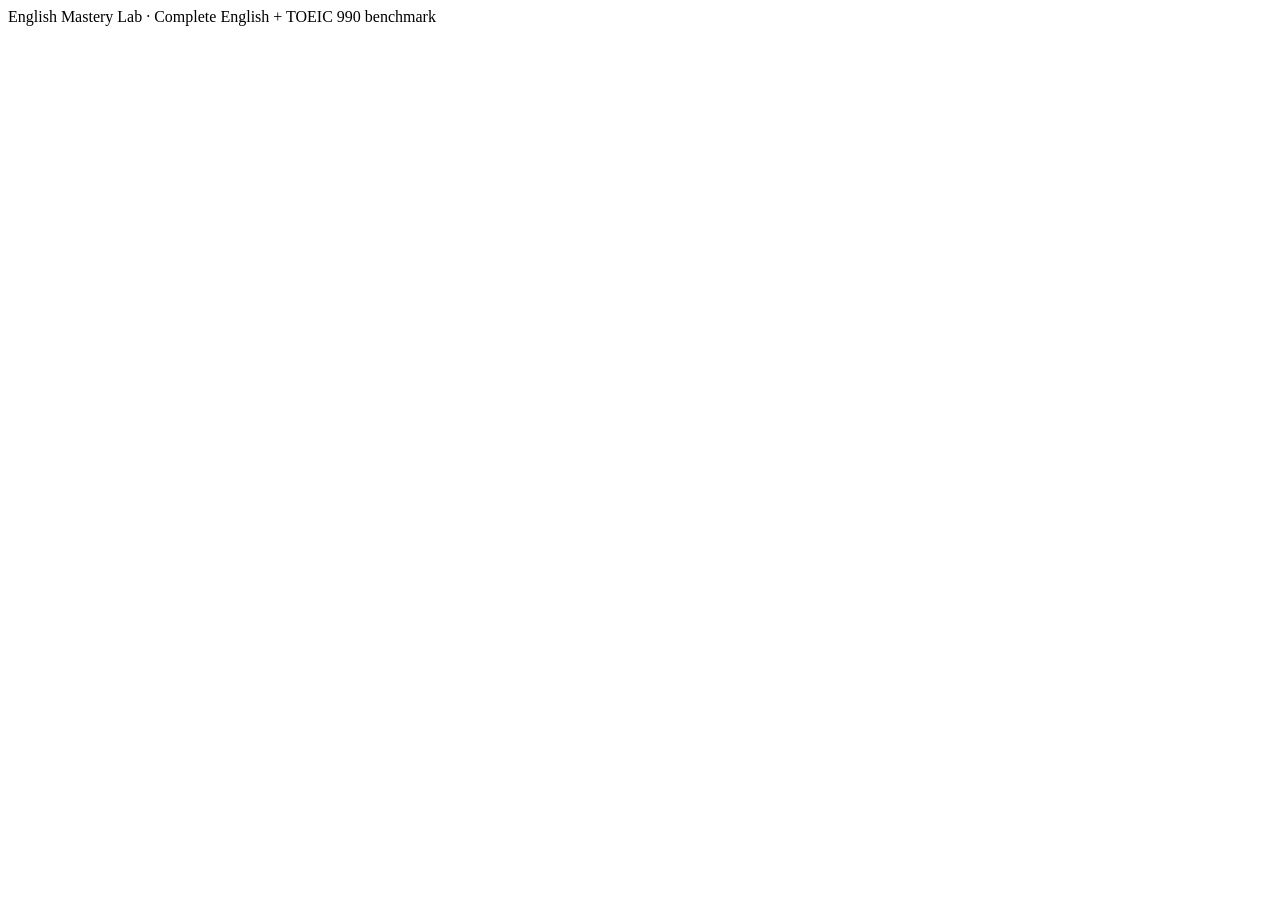
==== commit 4cdb1493: "Turn home into multipage school entrance" ====
--- a/index.html
+++ b/index.html
@@ -1,173 +1 @@
-<!doctype html>
-<html lang="ja">
-<head>
-  <meta charset="utf-8" />
-  <meta name="viewport" content="width=device-width, initial-scale=1" />
-  <title>English Mastery Lab | Complete English + TOEIC 990</title>
-  <meta name="description" content="日本語・繁體中文でA1からC2方向まで英語を体系的に学ぶ学習アプリ。文法・語法・語彙・発音・Listening・Reading・Speaking・Writingを統合し、TOEIC 990もベンチマークとして目指します。" />
-  <link rel="stylesheet" href="mastery.css" />
-</head>
-<body>
-<div class="app-shell">
-  <aside class="sidebar" aria-label="Primary navigation">
-    <a class="brand" href="#home"><span class="brand-mark">EM</span><span><strong>English Mastery</strong><small>Lab</small></span></a>
-    <nav class="side-nav">
-      <a class="active" href="#home" data-nav="home"><span>⌂</span>Home</a>
-      <a href="#path" data-nav="path"><span>↗</span>Path</a>
-      <a href="#grammar" data-nav="grammar"><span>G</span>Grammar</a>
-      <a href="#coverage" data-nav="coverage"><span>✓</span>Coverage</a>
-      <a href="#skills" data-nav="skills"><span>∞</span>Skills</a>
-      <a href="#practice" data-nav="practice"><span>✎</span>Practice</a>
-      <a href="#toeic" data-nav="toeic"><span>990</span>TOEIC</a>
-      <a href="#review" data-nav="review"><span>↻</span>Review</a>
-    </nav>
-    <div class="sidebar-foot">
-      <div class="lang-switch" aria-label="Explanation language">
-        <button class="lang-button active" type="button" data-lang="both">JP+繁中</button>
-        <button class="lang-button" type="button" data-lang="jp">JP</button>
-        <button class="lang-button" type="button" data-lang="tc">繁中</button>
-      </div>
-      <button id="themeToggle" class="ghost full" type="button">Dark mode</button>
-    </div>
-  </aside>
-
-  <main class="main">
-    <header class="mobile-top">
-      <a class="mobile-brand" href="#home">English Mastery Lab</a>
-      <button id="mobileMenu" class="ghost" type="button">Menu</button>
-    </header>
-
-    <section class="screen hero-screen" id="home">
-      <div class="hero-copy">
-        <p class="eyebrow">A1 → C2 direction · TOEIC 990 benchmark</p>
-        <h1>試験のためではなく、<br>英語を使いこなすために学ぶ。</h1>
-        <p class="lead jp">文法を「知っている」から、聞いて・読んで・話して・書ける状態へ。TOEIC 990に必要な精度と速度も鍛えますが、最終目標は実際の英語運用力です。</p>
-        <p class="lead tc">把文法從「知道」變成真正能聽、讀、說、寫的能力。TOEIC 990 所需的精準度與速度也是里程碑，但終點是實際運用英文。</p>
-        <div class="hero-actions">
-          <button id="continueLearning" class="primary large" type="button">Continue learning</button>
-          <a class="secondary large" href="#grammar">Grammar library</a>
-        </div>
-      </div>
-      <aside class="today-card">
-        <div class="today-head"><span>Today</span><span id="todayDate"></span></div>
-        <p class="today-label">Recommended next</p>
-        <h2 id="nextLessonTitle">Loading…</h2>
-        <p id="nextLessonMeta" class="muted"></p>
-        <div class="progress-line"><div id="overallBar"></div></div>
-        <div class="metric-row">
-          <div><strong id="grammarDone">0</strong><span>Grammar lessons</span></div>
-          <div><strong id="studyDays">0</strong><span>Study days</span></div>
-          <div><strong id="quizBest">0</strong><span>Quiz best</span></div>
-        </div>
-        <button id="markToday" class="text-action" type="button">+ Record today as a study day</button>
-      </aside>
-    </section>
-
-    <section class="screen compact" id="path">
-      <div class="section-title">
-        <p class="eyebrow">Learning path</p>
-        <h2>レベルではなく「できること」が増える順に進む</h2>
-        <p class="jp">CEFRは到達能力の目安として使い、各段階でGrammar・Vocabulary・Sound・Input・Outputを同時に伸ばします。</p>
-        <p class="tc">CEFR 作為能力方向，每個階段同時發展文法、詞彙、聲音、輸入與輸出。</p>
-      </div>
-      <div id="pathGrid" class="path-grid"></div>
-    </section>
-
-    <section class="screen" id="grammar">
-      <div class="section-title grammar-title">
-        <div>
-          <p class="eyebrow">Professor Grammar</p>
-          <h2>1 Lessonずつ、先生の授業のように。</h2>
-          <p class="jp">Form → Meaning → Usage → Contrast → Real examples → Output。全部を一度にスクロールせず、左からLessonを選んで中央で集中して学びます。</p>
-          <p class="tc">依 Form → Meaning → Usage → Contrast → 真實例句 → Output 學習，一次專注一課。</p>
-        </div>
-        <div class="coverage-summary"><strong id="lessonTotal">0</strong><span>Detailed lessons</span><small>Core syllabus, not an exhaustive list of every possible English construction.</small></div>
-      </div>
-
-      <div class="grammar-workspace">
-        <aside class="grammar-browser">
-          <div class="filter-stack">
-            <input id="grammarSearch" type="search" placeholder="Search: article, perfect, 関係詞…" />
-            <div class="filter-row">
-              <select id="grammarLevel" aria-label="Grammar level">
-                <option value="all">All levels</option><option value="A1">A1</option><option value="A2">A2</option><option value="B1">B1</option><option value="B2">B2</option><option value="C1">C1</option><option value="C2">C2</option>
-              </select>
-              <select id="grammarDomain" aria-label="Grammar domain"><option value="all">All domains</option></select>
-            </div>
-          </div>
-          <div class="browser-meta"><span id="grammarCount"></span><button id="showIncomplete" class="chip" type="button">Incomplete only</button></div>
-          <div id="grammarList" class="grammar-list" role="listbox" aria-label="Grammar lessons"></div>
-        </aside>
-
-        <article id="grammarReader" class="grammar-reader" aria-live="polite"></article>
-      </div>
-    </section>
-
-    <section class="screen compact alt" id="coverage">
-      <div class="section-title split-title">
-        <div>
-          <p class="eyebrow">Grammar coverage audit</p>
-          <h2>「何を学んだか」だけでなく、「何が抜けていないか」を見る。</h2>
-          <p class="jp">文法は17章では不足していました。現在は細かい項目を9領域に分け、主要構文を詳細Lessonへ接続しています。</p>
-          <p class="tc">原本 17 課不足以覆蓋核心文法。現在把細項分成九大領域，並連接到詳細課程。</p>
-        </div>
-        <div class="audit-note"><strong>Important</strong><span>Cambridge English Grammar Profileには1,200超の記述があります。このサイトはそれを1,200ページに複製するのではなく、実用上まとまりの良いLessonへ統合します。</span></div>
-      </div>
-      <div id="coverageGrid" class="coverage-grid"></div>
-    </section>
-
-    <section class="screen compact" id="skills">
-      <div class="section-title">
-        <p class="eyebrow">Complete English</p><h2>Grammarだけでは英語は完成しない。</h2>
-        <p class="jp">英語力を8領域に分け、弱点を独立して鍛えます。</p><p class="tc">把英文能力分成八個領域，分別補強弱點。</p>
-      </div>
-      <div id="skillGrid" class="skill-grid"></div>
-    </section>
-
-    <section class="screen alt" id="practice">
-      <div class="section-title"><p class="eyebrow">Practice lab</p><h2>Recognition → Recall → Production</h2><p class="jp">選択問題だけで終わらず、変形・聴き取り・自分の英文まで段階的に負荷を上げます。</p><p class="tc">不只做選擇題，逐步進入變形、聽寫與自己產出英文。</p></div>
-      <div class="practice-tabs" role="tablist">
-        <button class="tab active" data-tab="quiz" type="button">Quiz</button>
-        <button class="tab" data-tab="transform" type="button">Transform</button>
-        <button class="tab" data-tab="dictation" type="button">Dictation</button>
-        <button class="tab" data-tab="output" type="button">Output</button>
-      </div>
-      <div class="practice-stage">
-        <section class="tab-panel active" data-panel="quiz">
-          <div class="practice-head"><div><h3>10-question adaptive quiz</h3><p class="muted">まず見ずに答え、採点後に理由を読む。</p></div><div class="inline-controls"><select id="quizMode"><option value="mixed">Mixed</option><option value="foundation">Foundation</option><option value="advanced">Advanced</option><option value="toeic">TOEIC-style</option></select><button id="newQuiz" class="secondary" type="button">New quiz</button></div></div>
-          <div id="quizQuestions" class="quiz-list"></div>
-          <div class="practice-footer"><button id="gradeQuiz" class="primary" type="button">Grade</button><strong id="quizResult"></strong></div>
-        </section>
-        <section class="tab-panel" data-panel="transform"><h3>Sentence transformation</h3><p class="muted">同じ意味を別の文法で作り直します。</p><div id="transformList"></div></section>
-        <section class="tab-panel" data-panel="dictation"><h3>Dictation</h3><p class="muted">音→語→文法の順に聞き取る。聞けない原因を特定します。</p><div class="audio-controls"><button id="dictationPlay" class="primary" type="button">▶ Normal</button><button id="dictationSlow" class="secondary" type="button">▶ Slow</button><button id="dictationNew" class="secondary" type="button">New</button></div><textarea id="dictationInput" placeholder="Type what you hear…"></textarea><button id="dictationCheck" class="primary" type="button">Check</button><div id="dictationFeedback" class="feedback-box"></div></section>
-        <section class="tab-panel" data-panel="output"><h3>Speaking & Writing output</h3><div class="output-grid"><article><span>30 sec</span><h4>Explain today</h4><p>What did you learn today, and why is it useful?</p></article><article><span>90 sec</span><h4>Compare two ideas</h4><p>Compare two tools, methods, places, or experiences and justify your preference.</p></article><article><span>150–200 words</span><h4>Structured paragraph</h4><p>Claim → reason → example → limitation → conclusion.</p></article></div><textarea id="outputDraft" placeholder="Write your draft here. It is saved locally."></textarea></section>
-      </div>
-    </section>
-
-    <section class="screen compact" id="toeic">
-      <div class="section-title split-title"><div><p class="eyebrow">TOEIC 990 benchmark</p><h2>TOEICは「速度と精度」の試験として利用する。</h2><p class="jp">Part 1–7を攻略しますが、TOEIC専用テクニックより先に語彙・構文・音・推論の基礎を作ります。</p><p class="tc">練習 Part 1–7，但先建立詞彙、句構、聲音與推論能力，再談考試技巧。</p></div><div class="score-card"><span>Listening</span><strong>495</strong><span>Reading</span><strong>495</strong><small>Target benchmark: 990</small></div></div>
-      <div id="toeicGrid" class="toeic-grid"></div>
-      <div class="source-strip">Official structure: TOEIC Listening & Reading = 100 Listening + 100 Reading questions, score range 10–990. See ETS / IIBC official information.</div>
-    </section>
-
-    <section class="screen alt compact" id="review">
-      <div class="section-title"><p class="eyebrow">Review system</p><h2>間違いを「記録」で終わらせず、再登場させる。</h2></div>
-      <div class="review-grid">
-        <article class="panel"><h3>Spaced review</h3><div class="review-steps"><div><strong>1 day</strong><span>答えを見ずに再現</span></div><div><strong>3 days</strong><span>別例で使う</span></div><div><strong>7 days</strong><span>会話/作文で再利用</span></div><div><strong>30 days</strong><span>長文・自然さまで確認</span></div></div></article>
-        <article class="panel"><h3>Mistake notebook</h3><textarea id="mistakeNotebook" placeholder="Wrong → Correct → Why → My new example"></textarea></article>
-      </div>
-      <div class="danger-row"><button id="resetProgress" class="danger" type="button">Reset learning progress</button></div>
-    </section>
-
-    <footer class="footer">
-      <p>English Mastery Lab · JP / 繁中 · Grammar-first, output-every-day.</p>
-      <p class="muted">Curriculum references: CEFR, Cambridge English Grammar Profile, Cambridge Grammar Today, British Council LearnEnglish, ETS/IIBC TOEIC.</p>
-    </footer>
-  </main>
-</div>
-
-<nav class="bottom-nav" aria-label="Mobile navigation"><a href="#home">Home</a><a href="#grammar">Grammar</a><a href="#practice">Practice</a><a href="#review">Review</a></nav>
-<script src="mastery-data.js"></script>
-<script src="mastery-app.js"></script>
-</body>
-</html>
+<!doctype html><html lang="ja"><head><meta charset="utf-8"><meta name="viewport" content="width=device-width,initial-scale=1"><title>English Mastery Lab</title><link rel="stylesheet" href="/learn_english/assets/site.css"></head><body data-page="home"><header id="siteHeader"></header><main id="pageRoot"></main><footer class="site-footer">English Mastery Lab · Complete English + TOEIC 990 benchmark</footer><script src="/learn_english/assets/content.js"></script><script src="/learn_english/assets/site.js"></script></body></html>
